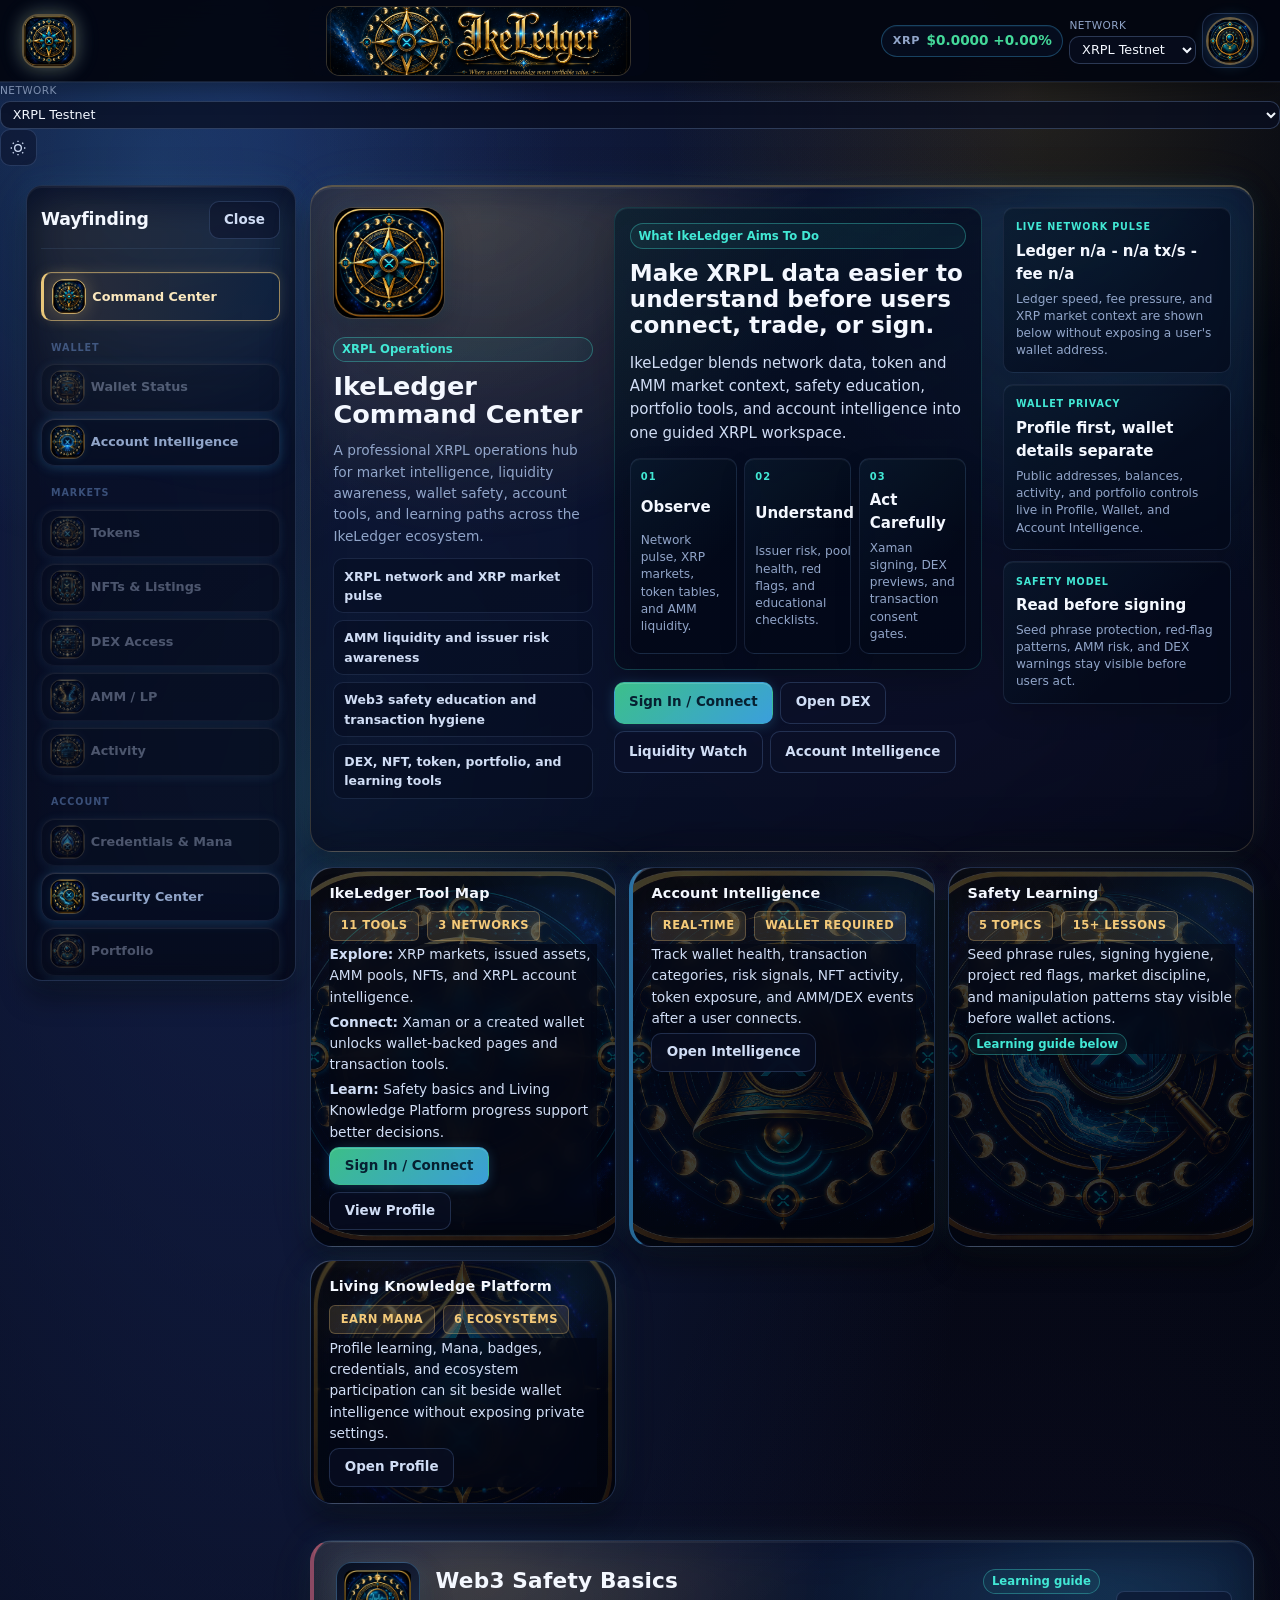
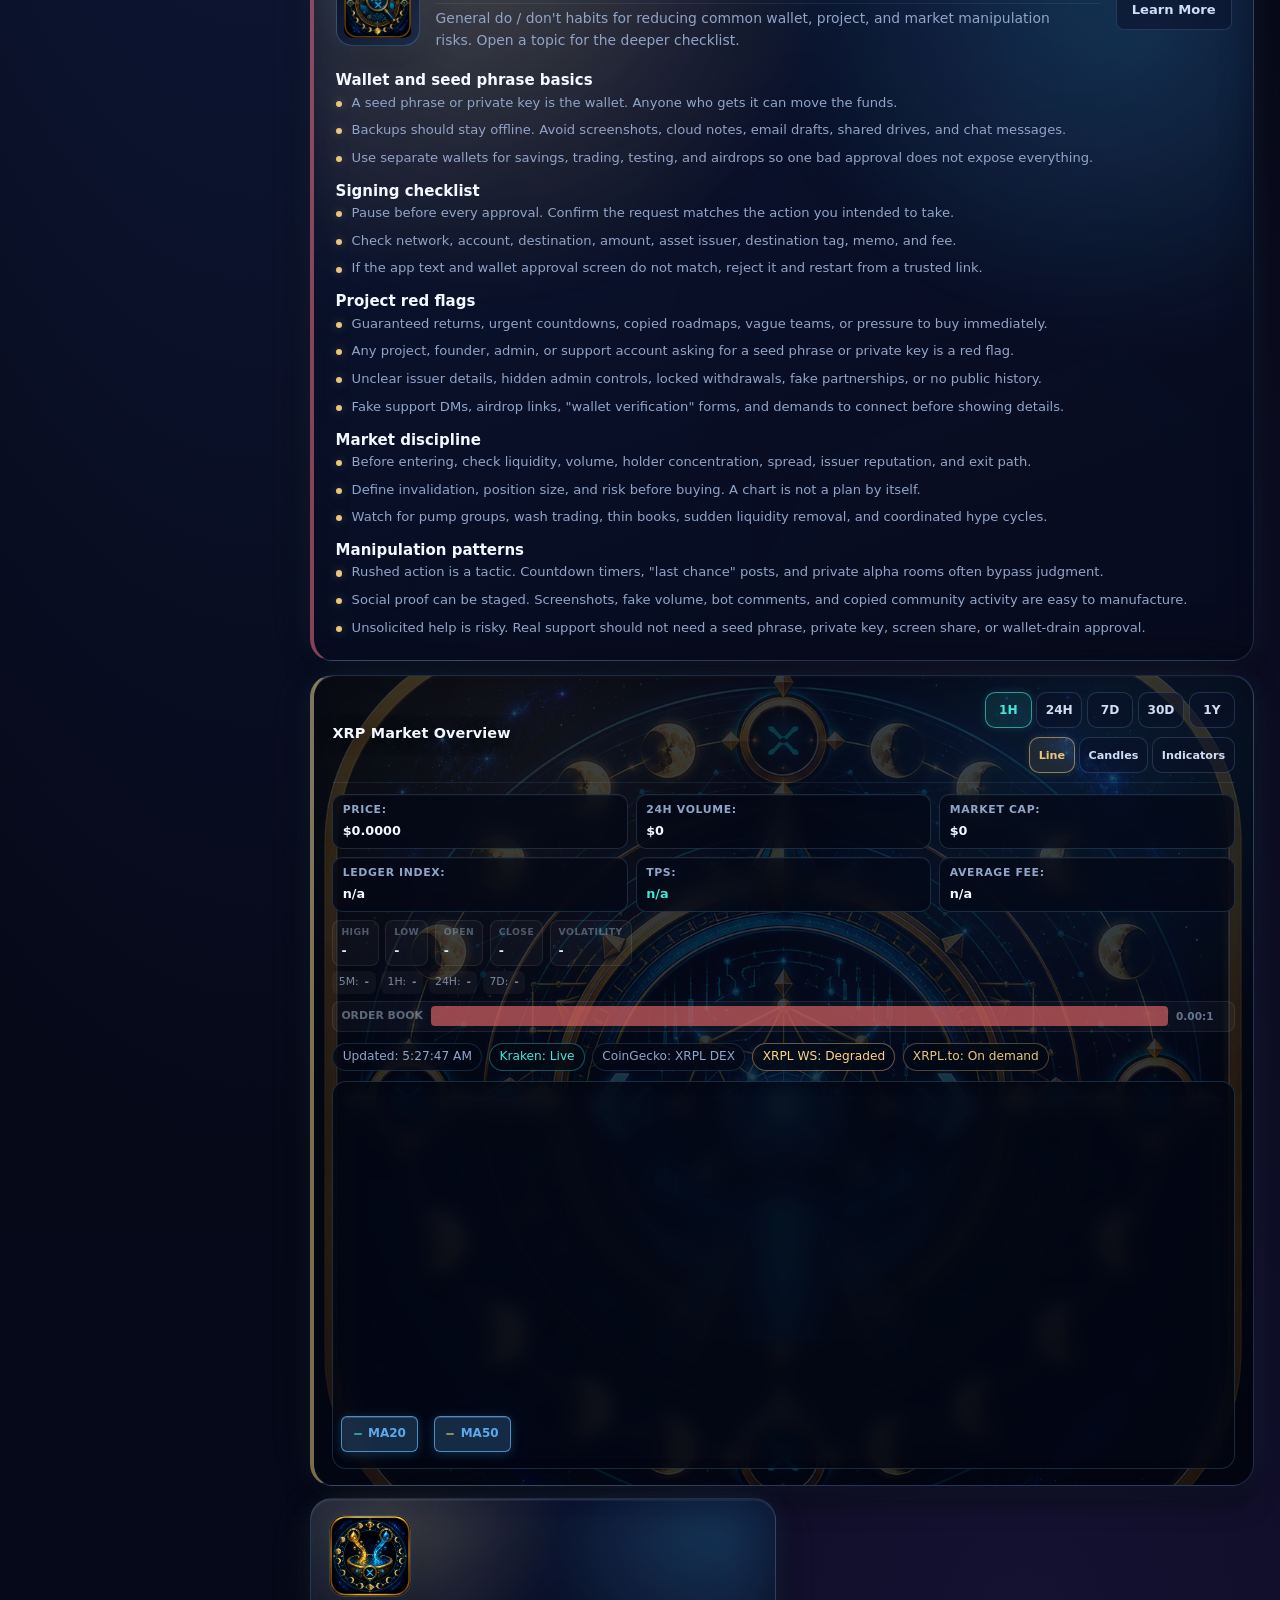
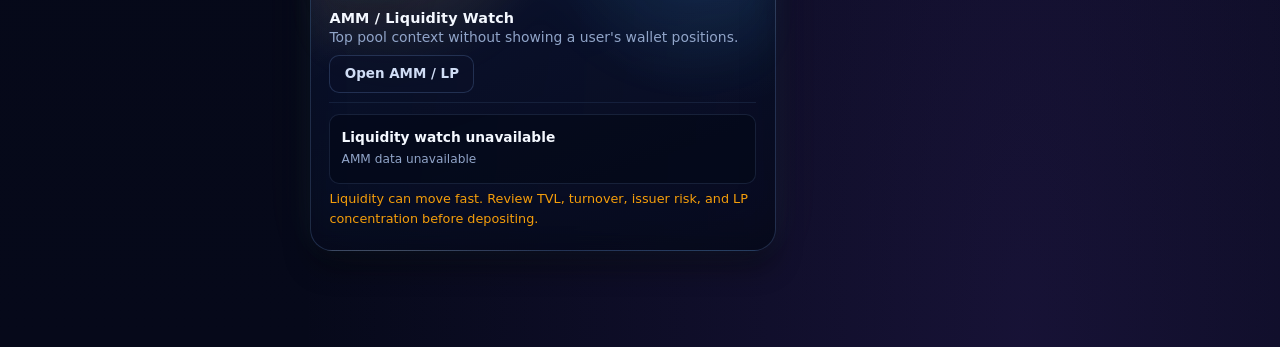
==== index.html @ fca5455a "Enhance Wallet Status page with KPI stats and blue accents - Add portfolio KPI row showing: Account " ====
<!doctype html>
<html lang="en">
  <head>
    <meta charset="UTF-8" />
    <meta name="viewport" content="width=device-width, initial-scale=1.0, viewport-fit=cover" />
    <title>IkeLedger</title>
    <meta name="application-name" content="IkeLedger" />
    <meta name="description" content="Where ancestral knowledge meets verifiable value. XRPL wallet, DEX, NFTs, and account intelligence." />
    <meta property="og:title" content="IkeLedger" />
    <meta property="og:site_name" content="IkeLedger" />
    <meta property="og:description" content="XRPL account intelligence - wallet health, security, assets, AMM, NFTs, and live activity." />
    <meta name="theme-color" content="#f5c76b" />
    <link rel="manifest" href="./manifest.webmanifest" />
    <link rel="preconnect" href="https://fonts.googleapis.com" />
    <link rel="preconnect" href="https://fonts.gstatic.com" crossorigin />
    <link href="https://fonts.googleapis.com/css2?family=Cinzel:wght@500;600;700;800&family=Cormorant+Garamond:wght@500;600;700&family=Orbitron:wght@500;700;800&family=Playfair+Display:wght@600;700;800&family=Syne:wght@600;700;800&family=Unbounded:wght@500;700&display=swap" rel="stylesheet" />
    <link rel="stylesheet" href="./ikeledger/css/ikeledger.css?v=mobile-xaman-polish" />
  </head>
  <body>
    <div class="cosmic-bg" aria-hidden="true"></div>
    <header class="top-nav">
      <button id="openSidebarButton" type="button" class="nav-logo-btn" aria-label="Open navigation menu">
        <img src="./ikeledger/assets/images/Ikeledger.png" alt="IkeLedger" />
      </button>

      <div class="nav-wordmark">
        <img src="./ikeledger/assets/images/ikeledger_banner.png" alt="IkeLedger" />
      </div>

      <div class="top-controls">
        <div class="xrp-price-chip" title="XRP live price (updates every 15s)">
          <span class="xrp-price-label">XRP</span>
          <strong id="xrpNavPrice">—</strong>
        </div>
        <label class="inline-control">
          <span>Network</span>
          <select id="networkSelect" aria-label="Select XRPL network"></select>
        </label>
        <button id="profileButton" type="button" class="ghost icon-btn icon-only" aria-label="Open portfolio">
          <img src="./ikeledger/assets/images/ikeprofile.png" alt="Portfolio" />
        </button>
      </div>
    </header>

    <div class="mobile-sticky-header">
      <label class="inline-control mobile-network-control">
        <span>Network</span>
        <select id="mobileNetworkSelect" aria-label="Select XRPL network"></select>
      </label>
      <button id="mobileThemeToggleButton" type="button" class="ghost icon-btn" aria-label="Toggle theme">
        <svg width="16" height="16" viewBox="0 0 24 24" fill="none" stroke="currentColor" stroke-width="2">
          <circle cx="12" cy="12" r="5"></circle>
          <line x1="12" y1="1" x2="12" y2="3"></line>
          <line x1="12" y1="21" x2="12" y2="23"></line>
          <line x1="4.22" y1="4.22" x2="5.64" y2="5.64"></line>
          <line x1="18.36" y1="18.36" x2="19.78" y2="19.78"></line>
          <line x1="1" y1="12" x2="3" y2="12"></line>
          <line x1="21" y1="12" x2="23" y2="12"></line>
          <line x1="4.22" y1="19.78" x2="5.64" y2="18.36"></line>
          <line x1="18.36" y1="5.64" x2="19.78" y2="4.22"></line>
        </svg>
      </button>
    </div>

    <main class="ledger-app">
      <section id="workspaceGrid" class="workspace-grid">
        <aside id="sidebarPanel" class="sidebar-panel glass-card">
          <div class="section-top">
            <h2>Wayfinding</h2>
            <button id="closeSidebarButton" type="button" class="ghost" aria-label="Close navigation">Close</button>
          </div>
          <nav class="sidebar-nav" aria-label="Section navigation">
            <button class="sidebar-btn is-active" data-page="dashboard" type="button"><span class="nav-icon"><img src="./ikeledger/assets/images/Ikeledger.png" alt="" /></span>Command Center</button>

            <div class="nav-section-label">Wallet</div>
            <button class="sidebar-btn" data-page="wallet" type="button"><span class="nav-icon"><img src="./ikeledger/assets/images/ikewallet.png" alt="" /></span>Wallet Status</button>
            <button class="sidebar-btn" data-page="tracker" type="button"><span class="nav-icon"><img src="./ikeledger/assets/images/ikeledger2.png" alt="" /></span>Account Intelligence</button>

            <div class="nav-section-label">Markets</div>
            <button class="sidebar-btn" data-page="tokens" type="button"><span class="nav-icon"><img src="./ikeledger/assets/images/tokens.png" alt="" /></span>Tokens</button>
            <button class="sidebar-btn" data-page="nfts" type="button"><span class="nav-icon"><img src="./ikeledger/assets/images/ikenft.png" alt="" /></span>NFTs & Listings</button>
            <button class="sidebar-btn" data-page="dex" type="button"><span class="nav-icon"><img src="./ikeledger/assets/images/ikedex.png" alt="" /></span>DEX Access</button>
            <button class="sidebar-btn" data-page="amm" type="button"><span class="nav-icon"><img src="./ikeledger/assets/images/ikeamm.png" alt="" /></span>AMM / LP</button>
            <button class="sidebar-btn" data-page="activity" type="button"><span class="nav-icon"><img src="./ikeledger/assets/images/activity.png" alt="" /></span>Activity</button>

            <div class="nav-section-label">Account</div>
            <button class="sidebar-btn" data-page="credentials" type="button"><span class="nav-icon"><img src="./ikeledger/assets/images/manapoints.png" alt="" /></span>Credentials & Mana</button>
            <button class="sidebar-btn" data-page="security" type="button"><span class="nav-icon"><img src="./ikeledger/assets/images/NLF.png" alt="" /></span>Security Center</button>
            <button class="sidebar-btn" data-page="profile" type="button"><span class="nav-icon"><img src="./ikeledger/assets/images/ikeprofile.png" alt="" /></span>Portfolio</button>
            <button id="openProfileSettingsPanelButton" class="sidebar-btn hidden" type="button" aria-hidden="true"><span class="nav-icon"><img src="./ikeledger/assets/images/settings.png" alt="" /></span>Profile Settings</button>
            <button class="sidebar-btn" data-page="settings" type="button"><span class="nav-icon"><img src="./ikeledger/assets/images/settings.png" alt="" /></span>Settings</button>
          </nav>
          <div class="sidebar-footer">
            <div id="statusChips" class="chip-row" aria-live="polite"></div>
            <span id="walletConnectionChip" class="chip chip-low">Read-only</span>
            <button id="connectXamanButton" type="button" class="sidebar-connect-btn" aria-label="Connect wallet with Xaman">Connect Wallet</button>
            <button id="disconnectButton" type="button" class="ghost sidebar-action-btn" aria-label="Disconnect wallet">Disconnect</button>
            <div class="sidebar-meta-row">
              <button id="themeToggleButton" type="button" class="ghost">Theme</button>
              <button id="openSettingsButton" type="button" class="ghost">Settings</button>
            </div>
          </div>
        </aside>

        <section class="dashboard-column">
          <section class="page-section active" data-page="dashboard">
            <article id="commandOverviewHero" class="glass-card account-hero command-center-hero">
              <div class="account-hero-left">
                <img class="section-visual command-visual" src="./ikeledger/assets/images/Ikeledger.png" alt="IkeLedger command center" loading="lazy" />
                <div class="command-overview">
                  <span class="mode-pill">XRPL Operations</span>
                  <h1>IkeLedger Command Center</h1>
                  <p>A professional XRPL operations hub for market intelligence, liquidity awareness, wallet safety, account tools, and learning paths across the IkeLedger ecosystem.</p>
                  <div class="command-overview-list">
                    <span>XRPL network and XRP market pulse</span>
                    <span>AMM liquidity and issuer risk awareness</span>
                    <span>Web3 safety education and transaction hygiene</span>
                    <span>DEX, NFT, token, portfolio, and learning tools</span>
                  </div>
                </div>
              </div>
              <div class="account-hero-main command-hero-main">
                <div class="command-mission-panel">
                  <span class="mode-pill">What IkeLedger Aims To Do</span>
                  <h2>Make XRPL data easier to understand before users connect, trade, or sign.</h2>
                  <p>IkeLedger blends network data, token and AMM market context, safety education, portfolio tools, and account intelligence into one guided XRPL workspace.</p>
                  <div class="command-proof-grid" aria-label="IkeLedger operating pillars">
                    <div><span>01</span><strong>Observe</strong><em>Network pulse, XRP markets, token tables, and AMM liquidity.</em></div>
                    <div><span>02</span><strong>Understand</strong><em>Issuer risk, pool health, red flags, and educational checklists.</em></div>
                    <div><span>03</span><strong>Act Carefully</strong><em>Xaman signing, DEX previews, and transaction consent gates.</em></div>
                  </div>
                </div>
                <div class="command-cta-row">
                  <button type="button" data-auth-trigger>Sign In / Connect</button>
                  <button type="button" class="ghost profile-wallet-nav-btn" data-nav="dex">Open DEX</button>
                  <button type="button" class="ghost profile-wallet-nav-btn" data-nav="amm">Liquidity Watch</button>
                  <button type="button" class="ghost profile-wallet-nav-btn" data-nav="tracker">Account Intelligence</button>
                </div>
                <p id="xamanStatus" class="feedback" aria-live="polite"></p>
                <p id="feedback" class="feedback" aria-live="polite"></p>
              </div>
              <div class="account-hero-main command-wallet-legacy hidden" aria-hidden="true">
                <label>
                  Public XRPL Address
                  <input id="addressInput" type="text" placeholder="r..." autocomplete="off" spellcheck="false" inputmode="text" aria-label="Public XRPL address" />
                </label>
                <div class="button-row">
                  <button id="lookupButton" type="button">Refresh Account</button>
                  <button id="sendButton" type="button" class="ghost">Send</button>
                  <button id="qrCodeButton" type="button" class="ghost">Receive</button>
                  <button id="demoButton" type="button" class="ghost">Load Demo</button>
                  <button id="copyAddressButton" type="button" class="ghost">Copy Address</button>
                  <button id="clearSessionButton" type="button" class="ghost">Clear Session</button>
                </div>
                <div id="mainnetWarning" class="mainnet-alert hidden" role="alert">
                  <span class="mainnet-alert-icon">⚠</span>
                  <span>XRPL Mainnet — real assets may be involved. Verify every transaction before signing.</span>
                </div>
                <div class="wallet-meta-grid">
                  <div class="wallet-meta-tile">
                    <span class="meta-label">Provider</span>
                    <span id="providerStatus" class="meta-value">Xaman / Read-only</span>
                  </div>
                  <div class="wallet-meta-tile">
                    <span class="meta-label">Address</span>
                    <span id="publicAddressCompact" class="meta-value meta-mono">—</span>
                  </div>
                  <div class="wallet-meta-tile">
                    <span class="meta-label">Verified</span>
                    <span id="walletVerifiedStatus" class="meta-value">No</span>
                  </div>
                  <div class="wallet-meta-tile">
                    <span class="meta-label">Last Sync</span>
                    <span id="lastSyncStatus" class="meta-value">Not synced</span>
                  </div>
                </div>
                <div id="walletStatus" class="wallet-status-panel"></div>
              </div>
              <div class="account-hero-right command-hero-right">
                <article class="command-live-card">
                  <span class="meta-label">Live Network Pulse</span>
                  <strong id="commandLedgerPulse">XRPL Mainnet</strong>
                  <p>Ledger speed, fee pressure, and XRP market context are shown below without exposing a user's wallet address.</p>
                </article>
                <article class="command-live-card">
                  <span class="meta-label">Wallet Privacy</span>
                  <strong>Profile first, wallet details separate</strong>
                  <p>Public addresses, balances, activity, and portfolio controls live in Profile, Wallet, and Account Intelligence.</p>
                </article>
                <article class="command-live-card">
                  <span class="meta-label">Safety Model</span>
                  <strong>Read before signing</strong>
                  <p>Seed phrase protection, red-flag patterns, AMM risk, and DEX warnings stay visible before users act.</p>
                </article>
              </div>
              <div class="account-hero-right command-wallet-legacy hidden" aria-hidden="true">
                <div class="hero-tab-bar" role="tablist" aria-label="Portfolio and wallet actions">
                  <button class="hero-tab is-active" data-hero-tab="overview" type="button" id="heroTabOverviewBtn" role="tab" aria-selected="true">Portfolio</button>
                  <button class="hero-tab" data-hero-tab="send" type="button" id="heroTabSendBtn" role="tab" aria-selected="false">Send</button>
                  <button class="hero-tab" data-hero-tab="receive" type="button" id="heroTabReceiveBtn" role="tab" aria-selected="false">Receive</button>
                </div>

                <!-- Portfolio Overview Tab -->
                <div id="heroTabOverview" class="hero-tab-panel" role="tabpanel">
                  <div id="portfolioSummary" class="card-content"></div>
                  <div class="market-kpis">
                    <div><span>XRP Price</span><strong id="xrpPriceStat">-</strong></div>
                    <div><span>24h Change</span><strong id="xrpChangeStat">-</strong></div>
                    <div><span>Security</span><strong id="securityChipStat">Protected</strong></div>
                  </div>
                </div>

                <!-- Send Tab -->
                <div id="heroTabSend" class="hero-tab-panel hidden" role="tabpanel">
                  <div id="heroSendStep1" class="hero-send-step">
                    <div class="hero-send-form">
                      <label class="hero-field-label">
                        To
                        <input id="heroSendDest" type="text" placeholder="r..." autocomplete="off" spellcheck="false" inputmode="text" />
                      </label>
                      <label class="hero-field-label">
                        Amount (XRP)
                        <input id="heroSendAmount" type="number" min="0.000001" step="0.000001" placeholder="0.00" inputmode="decimal" />
                      </label>
                      <label class="hero-field-label">
                        Destination Tag <span class="muted">(optional)</span>
                        <input id="heroSendTag" type="number" min="0" step="1" placeholder="Exchange tag" inputmode="numeric" />
                      </label>
                      <label class="hero-field-label">
                        Memo <span class="muted">(optional)</span>
                        <input id="heroSendMemo" type="text" maxlength="100" placeholder="On-chain note" autocomplete="off" />
                      </label>
                    </div>
                    <p id="heroSendStatus" class="feedback" aria-live="polite"></p>
                    <div class="button-row">
                      <button id="heroSendPreviewBtn" type="button">Preview Transaction</button>
                    </div>
                  </div>
                  <div id="heroSendStep2" class="hero-send-step hidden">
                    <div id="heroSendSummary" class="hero-send-summary"></div>
                    <p class="muted" style="font-size:0.74rem;text-align:center;margin:0.35rem 0 0">Scan with Xaman · or tap Open if on mobile</p>
                    <div id="heroSendQr" class="hero-qr-wrap"></div>
                    <label class="confirm-row" style="font-size:0.78rem;margin:0.3rem 0">
                      <input id="heroSendConfirm" type="checkbox" />
                      I've reviewed — XRPL transactions are irreversible.
                    </label>
                    <div class="button-row">
                      <button id="heroOpenXamanBtn" type="button" disabled>Open in Xaman</button>
                      <button id="heroSendBackBtn" type="button" class="ghost">Back</button>
                    </div>
                    <p id="heroSendStep2Status" class="feedback" aria-live="polite"></p>
                  </div>
                </div>

                <!-- Receive Tab -->
                <div id="heroTabReceive" class="hero-tab-panel hidden" role="tabpanel">
                  <p class="muted" style="font-size:0.8rem;margin-bottom:0.4rem">Share your address or QR to receive XRP and tokens.</p>
                  <div id="heroReceiveQr" class="hero-qr-wrap"></div>
                  <div class="hero-receive-addr-block">
                    <code id="heroReceiveAddr" class="hero-addr-code"></code>
                    <button id="heroReceiveCopy" type="button" class="ghost" style="font-size:0.78rem">Copy Address</button>
                  </div>
                  <p class="muted" style="font-size:0.72rem;margin-top:0.4rem">Public address — always safe to share. Never share your private key.</p>
                </div>
              </div>
            </article>

            <section id="commandOverviewCards" class="card-grid overview-grid">
              <article class="glass-card command-bg-card wallet-connection-card">
                <img class="card-visual" src="./ikeledger/assets/images/Ikeledger.png" alt="IkeLedger tool map" loading="lazy" />
                <h3>IkeLedger Tool Map</h3>
                <div class="card-stat-row">
                  <span class="card-stat">11 Tools</span>
                  <span class="card-stat">3 Networks</span>
                </div>
                <div class="card-content">
                  <p><strong>Explore:</strong> XRP markets, issued assets, AMM pools, NFTs, and XRPL account intelligence.</p>
                  <p><strong>Connect:</strong> Xaman or a created wallet unlocks wallet-backed pages and transaction tools.</p>
                  <p><strong>Learn:</strong> Safety basics and Living Knowledge Platform progress support better decisions.</p>
                  <div class="button-row">
                    <button type="button" data-auth-trigger>Sign In / Connect</button>
                    <button type="button" class="ghost profile-wallet-nav-btn" data-nav="profile">View Profile</button>
                  </div>
                </div>
              </article>
              <article class="glass-card command-bg-card recent-activity-card card-account">
                <img class="card-visual" src="./ikeledger/assets/images/ikenotifications.png" alt="Account intelligence" loading="lazy" />
                <h3>Account Intelligence</h3>
                <div class="card-stat-row">
                  <span class="card-stat">Real-time</span>
                  <span class="card-stat">Wallet required</span>
                </div>
                <div class="card-content">
                  <p>Track wallet health, transaction categories, risk signals, NFT activity, token exposure, and AMM/DEX events after a user connects.</p>
                  <button type="button" class="ghost profile-wallet-nav-btn" data-nav="tracker">Open Intelligence</button>
                </div>
              </article>
              <article class="glass-card command-bg-card security-signals-card">
                <img class="card-visual" src="./ikeledger/assets/images/NLF.png" alt="Safety learning" loading="lazy" />
                <h3>Safety Learning</h3>
                <div class="card-stat-row">
                  <span class="card-stat">5 Topics</span>
                  <span class="card-stat">15+ Lessons</span>
                </div>
                <div class="card-content">
                  <p>Seed phrase rules, signing hygiene, project red flags, market discipline, and manipulation patterns stay visible before wallet actions.</p>
                  <span class="mode-pill">Learning guide below</span>
                </div>
              </article>
              <article class="glass-card command-bg-card value-mix-card">
                <img class="card-visual" src="./ikeledger/assets/images/manapoints.png" alt="Living Knowledge Platform" loading="lazy" />
                <h3>Living Knowledge Platform</h3>
                <div class="card-stat-row">
                  <span class="card-stat">Earn Mana</span>
                  <span class="card-stat">6 Ecosystems</span>
                </div>
                <div class="card-content">
                  <p>Profile learning, Mana, badges, credentials, and ecosystem participation can sit beside wallet intelligence without exposing private settings.</p>
                  <button type="button" class="ghost profile-wallet-nav-btn" data-nav="profile">Open Profile</button>
                </div>
              </article>
            </section>

            <section id="commandSafetyGuide" class="card-grid command-safety-grid" aria-label="Web3 safety best practices">
              <article class="glass-card safety-guide-card wide card-safety" id="commandSafetyWide">
                <div class="command-safety-head">
                  <img class="card-visual" src="./ikeledger/assets/images/ikesecurity.png" alt="Web3 safety basics" loading="lazy" />
                  <div>
                    <div class="section-top compact">
                      <h3>Web3 Safety Basics</h3>
                      <span class="mode-pill">Learning guide</span>
                    </div>
                    <p class="muted">General do / don't habits for reducing common wallet, project, and market manipulation risks. Open a topic for the deeper checklist.</p>
                  </div>
                  <button type="button" class="ghost safety-expand-btn" id="safetyExpandBtn" title="Expand safety guide">Learn More</button>
                </div>

                <div class="safety-topic-strip" aria-label="Safety topics">
                  <span>Wallet basics</span>
                  <span>Signing checks</span>
                  <span>Project red flags</span>
                  <span>Market discipline</span>
                  <span>Scam patterns</span>
                </div>

                <div class="safety-do-dont-panel" aria-label="Web3 do and don't basics">
                  <div class="safety-do-card">
                    <strong>Do</strong>
                    <ul>
                      <li>Verify the website, app, network, address, issuer, amount, and fee before signing.</li>
                      <li>Treat any seed phrase or private-key request as a stop sign and leave the flow.</li>
                      <li>Use official links, bookmarks, and public support channels instead of links sent by strangers.</li>
                      <li>Use small test transactions when dealing with a new wallet, bridge, exchange, or token.</li>
                      <li>Keep long-term holdings away from daily trading wallets and risky experiments.</li>
                    </ul>
                  </div>
                  <div class="safety-dont-card">
                    <strong>Don't</strong>
                    <ul>
                      <li>Share seed phrases, paste private keys, or enter recovery words into any website.</li>
                      <li>Trust a project, admin, support agent, or "helper" who asks for a seed phrase or private key.</li>
                      <li>Connect a wallet just to "verify eligibility" unless the action and transaction screen are clear.</li>
                      <li>Approve surprise requests, blind signatures, fake airdrops, or rushed "limited-time" links.</li>
                      <li>Buy because of pressure, hype, screenshots, influencers, or promises of guaranteed returns.</li>
                    </ul>
                  </div>
                </div>

                <div class="safety-accordion-grid">
                  <details name="command-safety-topic" open>
                    <summary><img src="./ikeledger/assets/images/ikewallet.png" alt="" /> Wallet and seed phrase basics <span class="accordion-badge risk-high">Critical</span></summary>
                    <ul class="safety-bullet-list">
                      <li>A seed phrase or private key is the wallet. Anyone who gets it can move the funds.</li>
                      <li>Backups should stay offline. Avoid screenshots, cloud notes, email drafts, shared drives, and chat messages.</li>
                      <li>Use separate wallets for savings, trading, testing, and airdrops so one bad approval does not expose everything.</li>
                    </ul>
                  </details>

                  <details name="command-safety-topic">
                    <summary><img src="./ikeledger/assets/images/ikesecurity.png" alt="" /> Signing checklist <span class="accordion-badge risk-high">Critical</span></summary>
                    <ul class="safety-bullet-list">
                      <li>Pause before every approval. Confirm the request matches the action you intended to take.</li>
                      <li>Check network, account, destination, amount, asset issuer, destination tag, memo, and fee.</li>
                      <li>If the app text and wallet approval screen do not match, reject it and restart from a trusted link.</li>
                    </ul>
                  </details>

                  <details name="command-safety-topic">
                    <summary><img src="./ikeledger/assets/images/NLF.png" alt="" /> Project red flags <span class="accordion-badge risk-high">Critical</span></summary>
                    <ul class="safety-bullet-list">
                      <li>Guaranteed returns, urgent countdowns, copied roadmaps, vague teams, or pressure to buy immediately.</li>
                      <li>Any project, founder, admin, or support account asking for a seed phrase or private key is a red flag.</li>
                      <li>Unclear issuer details, hidden admin controls, locked withdrawals, fake partnerships, or no public history.</li>
                      <li>Fake support DMs, airdrop links, "wallet verification" forms, and demands to connect before showing details.</li>
                    </ul>
                  </details>

                  <details name="command-safety-topic">
                    <summary><img src="./ikeledger/assets/images/ikeswap.png" alt="" /> Market discipline <span class="accordion-badge risk-medium">Medium</span></summary>
                    <ul class="safety-bullet-list">
                      <li>Before entering, check liquidity, volume, holder concentration, spread, issuer reputation, and exit path.</li>
                      <li>Define invalidation, position size, and risk before buying. A chart is not a plan by itself.</li>
                      <li>Watch for pump groups, wash trading, thin books, sudden liquidity removal, and coordinated hype cycles.</li>
                    </ul>
                  </details>

                  <details name="command-safety-topic">
                    <summary><img src="./ikeledger/assets/images/ikenotifications.png" alt="" /> Manipulation patterns <span class="accordion-badge risk-high">Critical</span></summary>
                    <ul class="safety-bullet-list">
                      <li>Rushed action is a tactic. Countdown timers, "last chance" posts, and private alpha rooms often bypass judgment.</li>
                      <li>Social proof can be staged. Screenshots, fake volume, bot comments, and copied community activity are easy to manufacture.</li>
                      <li>Unsolicited help is risky. Real support should not need a seed phrase, private key, screen share, or wallet-drain approval.</li>
                    </ul>
                  </details>
                </div>

                <!-- Mobile safety topic panels -->
                <div class="safety-mobile-content is-active" data-topic="wallet">
                  <strong>Wallet and seed phrase basics</strong>
                  <ul class="safety-bullet-list">
                    <li>A seed phrase or private key is the wallet. Anyone who gets it can move the funds.</li>
                    <li>Backups should stay offline. Avoid screenshots, cloud notes, email drafts, shared drives, and chat messages.</li>
                    <li>Use separate wallets for savings, trading, testing, and airdrops so one bad approval does not expose everything.</li>
                  </ul>
                </div>

                <div class="safety-mobile-content" data-topic="signing">
                  <strong>Signing checklist</strong>
                  <ul class="safety-bullet-list">
                    <li>Pause before every approval. Confirm the request matches the action you intended to take.</li>
                    <li>Check network, account, destination, amount, asset issuer, destination tag, memo, and fee.</li>
                    <li>If the app text and wallet approval screen do not match, reject it and restart from a trusted link.</li>
                  </ul>
                </div>

                <div class="safety-mobile-content" data-topic="red-flags">
                  <strong>Project red flags</strong>
                  <ul class="safety-bullet-list">
                    <li>Guaranteed returns, urgent countdowns, copied roadmaps, vague teams, or pressure to buy immediately.</li>
                    <li>Any project, founder, admin, or support account asking for a seed phrase or private key is a red flag.</li>
                    <li>Unclear issuer details, hidden admin controls, locked withdrawals, fake partnerships, or no public history.</li>
                    <li>Fake support DMs, airdrop links, "wallet verification" forms, and demands to connect before showing details.</li>
                  </ul>
                </div>

                <div class="safety-mobile-content" data-topic="market">
                  <strong>Market discipline</strong>
                  <ul class="safety-bullet-list">
                    <li>Before entering, check liquidity, volume, holder concentration, spread, issuer reputation, and exit path.</li>
                    <li>Define invalidation, position size, and risk before buying. A chart is not a plan by itself.</li>
                    <li>Watch for pump groups, wash trading, thin books, sudden liquidity removal, and coordinated hype cycles.</li>
                  </ul>
                </div>

                <div class="safety-mobile-content" data-topic="manipulation">
                  <strong>Manipulation patterns</strong>
                  <ul class="safety-bullet-list">
                    <li>Rushed action is a tactic. Countdown timers, "last chance" posts, and private alpha rooms often bypass judgment.</li>
                    <li>Social proof can be staged. Screenshots, fake volume, bot comments, and copied community activity are easy to manufacture.</li>
                    <li>Unsolicited help is risky. Real support should not need a seed phrase, private key, screen share, or wallet-drain approval.</li>
                  </ul>
                </div>
              </article>

              <article class="glass-card safety-guide-card">
                <img class="card-visual" src="./ikeledger/assets/images/NLF.png" alt="Project red flags" loading="lazy" />
                <h3>Project Red Flags</h3>
                <ul class="safety-bullet-list">
                  <li>Guaranteed returns, urgent countdowns, or pressure to buy now.</li>
                  <li>Anonymous teams with no verifiable history or copied documentation.</li>
                  <li>Locked withdrawals, unclear token supply, hidden admin controls, or vague issuer details.</li>
                  <li>Support DMs, fake airdrops, wallet-drain links, and “verify your wallet” forms.</li>
                </ul>
              </article>

              <article class="glass-card safety-guide-card">
                <img class="card-visual" src="./ikeledger/assets/images/ikeswap.png" alt="Market discipline" loading="lazy" />
                <h3>Market Discipline</h3>
                <ul class="safety-bullet-list">
                  <li>Check liquidity, volume, issuer reputation, and spread before trading.</li>
                  <li>Use small test transactions for new issuers, bridges, or exchanges.</li>
                  <li>Avoid chasing pumps, influencer signals, and charts without fundamentals.</li>
                  <li>Assume every irreversible transaction needs a second review.</li>
                </ul>
              </article>

              <article class="glass-card safety-guide-card">
                <img class="card-visual" src="./ikeledger/assets/images/ikewallet.png" alt="User do's and don'ts" loading="lazy" />
                <h3>Do / Don't</h3>
                <div class="safety-do-grid">
                  <div>
                    <strong>Do</strong>
                    <p>Use Xaman for signing, verify addresses, keep backups offline, and refresh account state after signing.</p>
                  </div>
                  <div>
                    <strong>Don't</strong>
                    <p>Share seeds, approve blind transactions, trust unsolicited links, or keep all value in one active wallet.</p>
                  </div>
                </div>
              </article>
            </section>

            <section id="commandStructuredGrid" class="card-grid structured-grid">
              <article class="glass-card market-card command-bg-card wide card-market">
                <img class="section-visual wide-visual" src="./ikeledger/assets/images/digitslverse.png" alt="Digital XRPL market overview" loading="lazy" />
                <div class="section-top">
                  <h3>XRP Market Overview</h3>
                  <div class="chart-controls">
                    <div class="button-row timeframe-row">
                      <button class="ghost tf-btn is-active" data-tf="1H" type="button">1H</button>
                      <button class="ghost tf-btn" data-tf="24H" type="button">24H</button>
                      <button class="ghost tf-btn" data-tf="7D" type="button">7D</button>
                      <button class="ghost tf-btn" data-tf="30D" type="button">30D</button>
                      <button class="ghost tf-btn" data-tf="1Y" type="button">1Y</button>
                    </div>
                    <div class="button-row charttype-row">
                      <button class="ghost ct-btn is-active" data-ct="line" type="button">Line</button>
                      <button class="ghost ct-btn" data-ct="candle" type="button">Candles</button>
                      <button class="ghost ct-btn" id="toggleSubChartsBtn" type="button" title="Toggle RSI/MACD">Indicators</button>
                    </div>
                  </div>
                </div>
                <div class="market-stats-grid">
                  <p><strong>Price:</strong> <span id="marketPrice">-</span></p>
                  <p><strong>24h Volume:</strong> <span id="marketVolume">-</span></p>
                  <p><strong>Market Cap:</strong> <span id="marketCap">-</span></p>
                  <p><strong>Ledger Index:</strong> <span id="marketLedgerIndex">-</span></p>
                  <p><strong>TPS:</strong> <span id="marketTps">-</span></p>
                  <p><strong>Average Fee:</strong> <span id="marketFee">-</span></p>
                </div>
                <div class="market-ohlc-row">
                  <div class="ohlc-stat"><span class="stat-label">High</span><span id="marketHigh">-</span></div>
                  <div class="ohlc-stat"><span class="stat-label">Low</span><span id="marketLow">-</span></div>
                  <div class="ohlc-stat"><span class="stat-label">Open</span><span id="marketOpen">-</span></div>
                  <div class="ohlc-stat"><span class="stat-label">Close</span><span id="marketClose">-</span></div>
                  <div class="ohlc-stat"><span class="stat-label">Volatility</span><span id="marketVolatility">-</span></div>
                </div>
                <div class="market-pct-row">
                  <span class="pct-badge">5M: <span id="marketPct5m">-</span></span>
                  <span class="pct-badge">1H: <span id="marketPct1h">-</span></span>
                  <span class="pct-badge">24H: <span id="marketPct24h">-</span></span>
                  <span class="pct-badge">7D: <span id="marketPct7d">-</span></span>
                </div>
                <div class="market-orderbook-row">
                  <div class="orderbook-depth">
                    <span class="ob-label">Order Book</span>
                    <div class="ob-bar-container">
                      <div class="ob-bids-bar" id="marketOBBids" style="width:50%"></div>
                      <div class="ob-asks-bar" id="marketOBAsk" style="width:50%"></div>
                    </div>
                    <span class="ob-ratio" id="marketOBRatio">1:1</span>
                  </div>
                </div>
                <div class="market-source-row" aria-label="Market data sources">
                  <span id="marketLastUpdated">Updated: -</span>
                  <span id="marketSourceKraken" class="source-chip">Kraken: -</span>
                  <span id="marketSourceCoinGecko" class="source-chip">Chart: -</span>
                  <span id="marketSourceXrpl" class="source-chip">XRPL WS: -</span>
                  <span id="marketSourceXrplTo" class="source-chip">XRPL.to: On demand</span>
                </div>
                <div class="chart-shell">
                  <canvas id="marketChart" width="1200" height="420" aria-label="XRP market chart"></canvas>
                  <div class="chart-legend">
                    <button class="legend-btn is-active" id="toggleMA20" type="button" aria-pressed="true">
                      <span class="legend-dot ma20"></span>
                      <span>MA20</span>
                    </button>
                    <button class="legend-btn is-active" id="toggleMA50" type="button" aria-pressed="true">
                      <span class="legend-dot ma50"></span>
                      <span>MA50</span>
                    </button>
                  </div>
                </div>
                <div id="marketSubCharts" class="market-sub-charts hidden">
                  <div class="sub-chart-row">
                    <div class="sub-chart-container">
                      <span class="sub-chart-label">RSI (14)</span>
                      <canvas id="marketRsiChart" width="1200" height="120" aria-label="RSI indicator"></canvas>
                    </div>
                  </div>
                  <div class="sub-chart-row">
                    <div class="sub-chart-container">
                      <span class="sub-chart-label">MACD</span>
                      <canvas id="marketMacdChart" width="1200" height="120" aria-label="MACD indicator"></canvas>
                    </div>
                  </div>
                </div>
              </article>

              <article class="glass-card amm-card command-liquidity-card">
                <img class="card-visual" src="./ikeledger/assets/images/ikeamm.png" alt="AMM and liquidity pools" loading="lazy" />
                <div class="section-top compact">
                  <div>
                    <h3>AMM / Liquidity Watch</h3>
                    <p class="muted">Top pool context without showing a user's wallet positions.</p>
                  </div>
                  <button type="button" class="ghost profile-wallet-nav-btn" data-nav="amm">Open AMM / LP</button>
                </div>
                <div id="commandAmmWatch" class="card-content command-amm-watch"></div>
                <p class="warning-inline">Liquidity can move fast. Review TVL, turnover, issuer risk, and LP concentration before depositing.</p>
              </article>

            </section>
          </section>

          <section class="page-section" data-page="wallet">
            <div class="page-hero">
              <img class="page-visual" src="./ikeledger/assets/images/ikewallet.png" alt="Wallet status" loading="lazy" />
              <h2>Wallet Status</h2>
              <p class="muted">Protected XRPL account with read-only exploration and Xaman signing.</p>
            </div>
            <div class="portfolio-kpi-row" id="walletStatusKpis">
              <div class="portfolio-kpi">
                <span class="kpi-label">Account Status</span>
                <span class="kpi-value" id="walletStatusHealth">-</span>
              </div>
              <div class="portfolio-kpi">
                <span class="kpi-label">Ledger Index</span>
                <span class="kpi-value" id="walletStatusLedgerIndex">-</span>
              </div>
              <div class="portfolio-kpi">
                <span class="kpi-label">Fee Pressure</span>
                <span class="kpi-value" id="walletStatusFeeLevel">-</span>
              </div>
              <div class="portfolio-kpi">
                <span class="kpi-label">TPS</span>
                <span class="kpi-value" id="walletStatusTps">-</span>
              </div>
            </div>
            <div class="card-grid overview-grid">
              <article class="glass-card card-account">
                <img class="card-visual" src="./ikeledger/assets/images/ikewallet.png" alt="Account overview" loading="lazy" />
                <h3>Account Overview</h3>
                <div id="walletPageSummary" class="card-content"></div>
              </article>
              <article class="glass-card card-account">
                <h3>XRPL Reserve System</h3>
                <div class="card-content">
                  <p><strong>Base Reserve:</strong> 1 XRP <span class="muted">(lowered Dec 2024)</span></p>
                  <p><strong>Owner Reserve:</strong> 0.2 XRP per ledger object</p>
                  <p><strong>Objects counted:</strong> Trust lines, NFTs, DEX offers, escrows, payment channels, checks</p>
                  <p><strong>Why reserves?</strong> Prevents ledger spam and keeps accounts viable on-chain.</p>
                  <p class="muted">Owner reserve is returned when the object is deleted. Base reserve is only recovered by deleting the account.</p>
                </div>
              </article>
              <article class="glass-card card-account">
                <h3>Connection Mode</h3>
                <div class="card-content">
                  <p><strong>Provider:</strong> Xaman / Read-only</p>
                  <p><strong>Signing:</strong> Xaman deep link — no keys held locally.</p>
                  <p><strong>Privacy:</strong> Public wallet view, private profile layer.</p>
                  <p><strong>Mode:</strong> Read-only exploration by default.</p>
                </div>
              </article>
            </div>
          </section>

          <section class="page-section" data-page="tokens">
            <div class="page-hero">
              <img class="page-visual" src="./ikeledger/assets/images/tokens.png" alt="Issued tokens" loading="lazy" />
              <h2>Tokens</h2>
              <p class="muted">Live XRPL issued asset market — prices, volume, trends, and your holdings.</p>
            </div>
            <div class="card-grid structured-grid">
              <article class="glass-card wide">
                <div class="section-top">
                  <h3>Holdings</h3>
                  <span class="mode-pill">Trust line based</span>
                </div>
                <div id="tokensPagePanel" class="card-content scroll"></div>
              </article>
              <article class="glass-card wide tokens-market-card">
                <div class="section-top">
                  <div>
                    <h3>XRPL Token Market</h3>
                    <p class="muted">Ranked by market cap · prices in XRP · data via xrpl.to</p>
                  </div>
                  <button id="refreshTopIssuedTokensButton" class="ghost" type="button">Refresh</button>
                </div>
                <div id="topIssuedTokensPanel" class="card-content tokens-market-panel"></div>
              </article>
            </div>
          </section>

          <section class="page-section" data-page="nfts">
            <div class="page-hero">
              <img class="page-visual" src="./ikeledger/assets/images/ikenft.png" alt="NFT viewer" loading="lazy" />
              <h2>NFT Viewer</h2>
              <p class="muted">Non-fungible tokens held by this account on the XRP Ledger (XLS-20).</p>
            </div>
            <article class="glass-card nft-viewer-card">
              <img class="section-visual wide-visual" src="./ikeledger/assets/images/ikenft.png" alt="XRPL NFT collection" loading="lazy" />
              <div class="section-top">
                <h3>NFT Inventory</h3>
                <span class="mode-pill">XLS-20 Standard</span>
              </div>
              <div id="nftsPagePanel" class="card-content nft-viewer-content"></div>
            </article>
          </section>

          <section class="page-section" data-page="dex">
            <div class="page-hero">
              <img class="page-visual" src="./ikeledger/assets/images/ikedex.png" alt="DEX access" loading="lazy" />
              <h2>DEX Access</h2>
              <p class="muted">On-chain order book trading via the XRPL native decentralized exchange.</p>
            </div>
            <div class="card-grid structured-grid dex-grid">
              <article class="glass-card wide dex-command-card">
                <img class="section-visual wide-visual" src="./ikeledger/assets/images/ikedex.png" alt="XRPL DEX order book" loading="lazy" />
                <div class="section-top">
                  <div>
                    <h3>Trading Command</h3>
                    <p class="muted">Build an XRPL DEX offer, review the numbers, then send the payload to Xumm for signing.</p>
                  </div>
                  <span id="dexAccessBadge" class="mode-pill">Wallet required</span>
                </div>

                <div id="dexPagePanel" class="dex-access-panel"></div>

                <div class="dex-trading-layout">
                  <section class="dex-ticket-panel" aria-label="DEX trade ticket">
                    <div class="section-top compact">
                      <h4>Trade Ticket</h4>
                      <span class="mode-pill">OfferCreate</span>
                    </div>
                    <div class="dex-ticket-grid">
                      <label class="dex-lookup-field">
                        Token Lookup
                        <div class="dex-lookup-row">
                          <input id="dexLookupInput" type="search" placeholder="XRP, RLUSD, USDC, currency.issuer, or currency issuer" autocomplete="off" spellcheck="false" />
                          <button id="dexLookupButton" type="button" class="ghost">Lookup</button>
                        </div>
                        <span class="field-hint">Use XRP for native charting, or currency + issuer for any XRPL issued asset.</span>
                      </label>
                      <div id="dexLookupResults" class="dex-lookup-results" aria-live="polite"></div>
                      <label>
                        Asset
                        <select id="dexAssetSelect">
                          <option value="">Select a top issued asset</option>
                        </select>
                      </label>
                      <label>
                        Side
                        <select id="dexSideSelect">
                          <option value="buy">Buy with XRP</option>
                          <option value="sell">Sell for XRP</option>
                        </select>
                      </label>
                      <label>
                        Currency
                        <input id="dexCurrencyInput" type="text" placeholder="USDC or 40-char hex" autocomplete="off" spellcheck="false" />
                      </label>
                      <label>
                        Issuer
                        <input id="dexIssuerInput" type="text" placeholder="r..." autocomplete="off" spellcheck="false" />
                      </label>
                      <label>
                        Token Amount
                        <input id="dexAmountInput" type="number" min="0" step="0.000001" placeholder="100" inputmode="decimal" />
                      </label>
                      <label>
                        Limit Price
                        <input id="dexPriceInput" type="number" min="0" step="0.000001" placeholder="0.50" inputmode="decimal" />
                        <span class="field-hint">XRP per token</span>
                      </label>
                      <label>
                        Order Style
                        <select id="dexOrderStyleSelect">
                          <option value="limit">Limit resting order</option>
                          <option value="ioc">Immediate or cancel</option>
                          <option value="fok">Fill or kill</option>
                          <option value="passive">Passive maker order</option>
                        </select>
                      </label>
                      <label>
                        Slippage Guard
                        <input id="dexSlippageInput" type="number" min="0" max="50" step="0.1" value="1" inputmode="decimal" />
                        <span class="field-hint">Percent tolerance for planning</span>
                      </label>
                      <label>
                        Stop Loss
                        <input id="dexStopLossInput" type="number" min="0" step="0.000001" placeholder="Optional" inputmode="decimal" />
                        <span class="field-hint">Planning only, not automatic</span>
                      </label>
                      <label>
                        Take Profit
                        <input id="dexTakeProfitInput" type="number" min="0" step="0.000001" placeholder="Optional" inputmode="decimal" />
                        <span class="field-hint">Planning only, not automatic</span>
                      </label>
                    </div>
                    <div class="button-row dex-action-row">
                      <button id="dexAnalyzeButton" type="button">Analyze Trade</button>
                      <button id="dexSignOfferButton" type="button">Create Xumm Sign Request</button>
                      <button id="dexRefreshBookButton" type="button" class="ghost">Refresh Book</button>
                    </div>
                    <p id="dexTicketStatus" class="feedback" aria-live="polite"></p>
                  </section>

                  <section class="dex-market-panel" aria-label="DEX market statistics">
                    <div class="section-top compact">
                      <h4>Trading Statistics</h4>
                      <span id="dexBookUpdated" class="mode-pill">Not loaded</span>
                    </div>
                    <div id="dexStatsPanel" class="dex-stat-grid"></div>
                    <div id="dexOrderBookPanel" class="dex-orderbook"></div>
                  </section>
                </div>
              </article>

              <article class="glass-card wide dex-analysis-card">
                <div class="section-top">
                  <div>
                    <h3>Chart Analysis &amp; Risk / Reward</h3>
                    <p class="muted">Visualize entry, stop, take-profit, spread, and execution quality before opening Xumm.</p>
                  </div>
                  <button id="openSignGateButton" type="button" class="ghost">Preview Current Transaction</button>
                </div>
                <div class="dex-analysis-layout">
                  <div class="dex-chart-shell">
                    <canvas id="dexAnalysisChart" width="900" height="300" aria-label="DEX risk reward chart"></canvas>
                  </div>
                  <div id="dexRiskRewardPanel" class="dex-risk-panel"></div>
                </div>
                <div id="dexInsightPanel" class="dex-insight-panel"></div>
                <div id="txPreview" class="card-content dex-tx-preview"></div>
              </article>

              <article class="glass-card dex-execution-card">
                <h3>Triggered Execution Plan</h3>
                <div id="dexExecutionPlanPanel" class="card-content"></div>
                <p class="warning-inline">XRPL DEX does not provide native stop-loss automation. IkeLedger can prepare trigger plans, but each transaction still needs wallet approval.</p>
              </article>

              <article class="glass-card dex-safety-card">
                <h3>What To Watch Out For</h3>
                <div id="dexSafetyPanel" class="card-content"></div>
              </article>
            </div>
          </section>

          <section class="page-section" data-page="amm">
            <div class="page-hero">
              <img class="page-visual" src="./ikeledger/assets/images/ikeamm.png" alt="AMM liquidity pools" loading="lazy" />
              <h2>AMM / LP</h2>
              <p class="muted">Automated market maker pools and liquidity provider positions on XRPL.</p>
            </div>
            <div class="card-grid structured-grid">
              <article class="glass-card wide pool-positions-card">
                <img class="section-visual wide-visual pool-positions-visual" src="./ikeledger/assets/images/ike-amm-banner.png" alt="AMM pool positions" loading="lazy" />
                <div class="section-top">
                  <h3>Pool Positions</h3>
                  <span class="mode-pill">XLS-30 Standard</span>
                </div>
                <div id="ammPagePanel" class="card-content scroll"></div>
                <p class="warning-inline">Liquidity positions can lose value. Understand impermanent loss before depositing.</p>
              </article>
              <details class="glass-card wide amm-need-card">
                <summary class="amm-need-summary" aria-label="Open AMM and liquidity provider need to know guide">
                  <img class="card-visual" src="./ikeledger/assets/images/ikeamm.png" alt="AMM liquidity education" loading="lazy" />
                  <span class="amm-need-summary-copy">
                    <span class="section-top compact amm-need-title-row">
                      <span class="amm-summary-title">AMM Need To Know</span>
                      <span class="mode-pill">LP field guide</span>
                    </span>
                    <span class="muted amm-need-copyline">A pool can look active and still be risky. Check depth, fees, issuer behavior, concentration, and your exit plan before adding liquidity.</span>
                  </span>
                  <span class="amm-drop-indicator" aria-hidden="true">+</span>
                </summary>

                <div class="amm-need-body">

                <div class="amm-do-dont-grid">
                  <div class="amm-do-card">
                    <strong>Do</strong>
                    <ul>
                      <li>Compare TVL, 24h AMM volume, spread, trading fee, LP holders, trust lines, and issuer history before entering.</li>
                      <li>Size positions so a bad pool, issuer freeze, or sharp price move cannot damage your whole wallet.</li>
                      <li>Use a small test deposit first, then verify your LP token balance and withdrawal path.</li>
                      <li>Monitor pool fee votes, sudden TVL changes, whale deposits, whale withdrawals, and price divergence from the order book.</li>
                      <li>Write down the reason you entered and the condition that makes you exit before you deposit.</li>
                    </ul>
                  </div>
                  <div class="amm-dont-card">
                    <strong>Don't</strong>
                    <ul>
                      <li>Do not assume high APY, high fee income, or a trending token means the pool is safe.</li>
                      <li>Do not provide liquidity to an issued asset without checking issuer reputation, freeze flags, and trust line quality.</li>
                      <li>Do not ignore impermanent loss; fee income can be smaller than the divergence loss.</li>
                      <li>Do not chase a pool after a sudden pump, low-liquidity spike, or coordinated hype wave.</li>
                      <li>Do not connect or sign from links sent by promoters, fake support, or groups claiming they can boost LP rewards.</li>
                    </ul>
                  </div>
                </div>

                <div class="amm-signal-grid" aria-label="AMM signals to inspect">
                  <div>
                    <span>Depth</span>
                    <strong>TVL + spread</strong>
                    <p>Thin pools move hard. Check if a normal trade would move price against you.</p>
                  </div>
                  <div>
                    <span>Flow</span>
                    <strong>Volume + LP churn</strong>
                    <p>Volume is useful only when it is organic. Watch deposits and withdrawals around pumps.</p>
                  </div>
                  <div>
                    <span>Asset risk</span>
                    <strong>Issuer + trust lines</strong>
                    <p>Issued assets carry issuer and freeze risk. Holder quality matters as much as holder count.</p>
                  </div>
                  <div>
                    <span>Exit</span>
                    <strong>Redeem path</strong>
                    <p>Know how you will withdraw, swap, or rebalance before volatility forces a fast decision.</p>
                  </div>
                </div>

                <div class="amm-accordion-grid">
                  <details name="amm-need-topic" open>
                    <summary>Before Adding Liquidity</summary>
                    <ul>
                      <li>Confirm the token issuer, currency code, and AMM account match the pool you intended to use.</li>
                      <li>Check whether the pool has meaningful depth and several independent LP holders.</li>
                      <li>Estimate impermanent loss across realistic price moves, not only best-case fee income.</li>
                    </ul>
                  </details>
                  <details name="amm-need-topic">
                    <summary>While In A Pool</summary>
                    <ul>
                      <li>Watch fee votes, LP holder changes, liquidity concentration, and abnormal volume bursts.</li>
                      <li>Compare AMM price to order-book price so you can spot stale or manipulated pool pricing.</li>
                      <li>Review the position after large market moves instead of waiting for the portfolio to feel wrong.</li>
                    </ul>
                  </details>
                  <details name="amm-need-topic">
                    <summary>Red Flags</summary>
                    <ul>
                      <li>Promoters focus only on yield while avoiding issuer, liquidity, or exit questions.</li>
                      <li>Liquidity appears right before a hype campaign and disappears after buyers arrive.</li>
                      <li>Support accounts ask you to connect to a separate site, share keys, or sign an unclear transaction.</li>
                    </ul>
                  </details>
                </div>
                </div>
              </details>

              <article class="glass-card wide amm-tools-card">
                <div class="section-top">
                  <div>
                    <h3>AMM Intelligence Lab</h3>
                    <p class="muted">Estimate impermanent loss, exit values, pool health, issuer risk, and LP whale-pressure signals from the loaded AMM pool feed.</p>
                  </div>
                  <span class="mode-pill">Live tools</span>
                </div>
                <div class="amm-tool-input-grid">
                  <label>
                    Pool focus
                    <select id="ammToolPoolSelect" aria-label="Select AMM pool for intelligence"></select>
                  </label>
                  <label>
                    Position value
                    <input id="ammDepositValueInput" type="number" min="0" step="10" value="1000" inputmode="decimal" />
                  </label>
                  <label>
                    Token price move %
                    <input id="ammPriceMoveInput" type="number" step="1" value="25" inputmode="decimal" />
                  </label>
                  <label>
                    Fees earned %
                    <input id="ammFeeYieldInput" type="number" min="0" step="0.1" value="2" inputmode="decimal" />
                  </label>
                  <label>
                    Exit portion %
                    <input id="ammExitPercentInput" type="number" min="0" max="100" step="1" value="50" inputmode="decimal" />
                  </label>
                  <label>
                    Exit slippage %
                    <input id="ammExitSlippageInput" type="number" min="0" step="0.1" value="1" inputmode="decimal" />
                  </label>
                </div>
                <div id="ammToolResults" class="amm-tool-results"></div>
                <div id="ammWhaleAlerts" class="amm-alert-list"></div>
              </article>

              <article class="glass-card wide amm-market-card">
                <div class="section-top">
                  <div>
                    <h3>AMM / LP Pools</h3>
                    <p class="muted">XRPL AMM pools ranked by TVL, with volume, trading fee, LP holders, trust lines, and pool links.</p>
                  </div>
                  <button id="refreshTopAmmPoolsButton" class="ghost" type="button">Refresh</button>
                </div>
                <div id="topAmmPoolsPanel" class="card-content"></div>
              </article>

              <article class="glass-card amm-risk-card">
                <h3>AMM Risk Notice</h3>
                <div class="card-content">
                  <p><strong>Impermanent loss:</strong> Your position value may diverge from holding assets separately.</p>
                  <p><strong>Trading fees:</strong> Earned continuously but do not guarantee profit.</p>
                  <p><strong>Governance:</strong> LP token holders can vote on pool trading fees.</p>
                  <p><strong>Withdrawal:</strong> You can always exit a pool — LP tokens are redeemable.</p>
                </div>
              </article>
            </div>
          </section>

          <section class="page-section" data-page="activity">
            <article class="glass-card">
              <img class="card-visual" src="./ikeledger/assets/images/activity.png" alt="Account activity" loading="lazy" />
              <div class="section-top">
                <h2>Activity</h2>
                <button id="toggleRawJsonButton" type="button" class="ghost">Show Raw JSON</button>
              </div>
              <div id="txHistory" class="card-content scroll"></div>
              <pre id="txRawJson" class="raw-json hidden" aria-label="Raw transaction JSON"></pre>
            </article>
          </section>

          <section class="page-section" data-page="tracker">
            <div class="page-hero">
              <img class="page-visual" src="./ikeledger/assets/images/Ikeledger.png" alt="Account intelligence" loading="lazy" />
              <h2>Account Intelligence</h2>
              <p class="muted">Wallet health, security posture, asset exposure, AMM/NFT signals, and live account activity.</p>
            </div>
            <div id="trackerPage" class="tracker-layout"></div>
          </section>

          <section class="page-section" data-page="credentials">
            <div class="page-hero">
              <img class="page-visual" src="./ikeledger/assets/images/manapoints.png" alt="Credentials and Mana" loading="lazy" />
              <h2>Credentials &amp; Mana</h2>
              <p class="muted">Earn learning credentials and Mana tokens through the Pikoverse and Ikeverse ecosystems.</p>
            </div>
            <div class="card-grid overview-grid">
              <article class="glass-card">
                <img class="card-visual" src="./ikeledger/assets/images/manapoints.png" alt="Earned credentials" loading="lazy" />
                <h3>Earned Credentials</h3>
                <div id="credentialsPagePanel" class="card-content"></div>
              </article>
              <article class="glass-card">
                <h3>About Mana</h3>
                <div class="card-content">
                  <p><strong>What is Mana?</strong> A non-monetary participation token earned through verified learning milestones.</p>
                  <p><strong>Ecosystems:</strong> Pikoverse · Ikeverse · Living Knowledge Platform · Digitalverse · Culturalverse · IkeHub</p>
                  <p><strong>Anchoring:</strong> Ready for XRPL credential anchor integration.</p>
                  <p class="muted">Mana represents participation and learning — not investment value.</p>
                </div>
              </article>
              <article class="glass-card">
                <h3>Privacy Controls</h3>
                <div class="card-content">
                  <p><strong>Model:</strong> Participation and completion — not ownership of culture.</p>
                  <p><strong>Public data:</strong> Wallet balances visible on-chain.</p>
                  <p><strong>Private data:</strong> Profile, realm, and credential details stay local.</p>
                  <p><strong>Verification:</strong> Public proofs, private context.</p>
                </div>
              </article>
            </div>
          </section>

          <section class="page-section" data-page="security">
            <div class="page-hero">
              <img class="page-visual" src="./ikeledger/assets/images/NLF.png" alt="Security center" loading="lazy" />
              <h2>Security Center</h2>
              <p class="muted">Real-time protection, event logging, and anti-abuse guardrails for your XRPL session.</p>
            </div>
            <div class="card-grid structured-grid">
              <article class="glass-card safety-panel">
                <h3>Security Checklist</h3>
                <ul id="safetyReminders"></ul>
              </article>
              <article class="glass-card">
                <h3>Session Events</h3>
                <div id="securityEventLog" class="card-content scroll"></div>
              </article>
            </div>
          </section>

          <section class="page-section" data-page="profile">
            <article class="glass-card portfolio-unified-card">
              <div class="portfolio-unified-layout">
                <aside class="profile-card profile-settings-card portfolio-studio-card" aria-hidden="true">
              <div class="section-top">
                <div>
                  <h2>Profile Settings</h2>
                  <p class="muted">Edit the same identity, wallet view, and profile styling shown in the portfolio overview.</p>
                </div>
                <div class="button-row">
                  <button id="saveProfileButton" type="button">Save Settings</button>
                  <button id="closeProfileSettingsButton" type="button" class="ghost">Close</button>
                </div>
              </div>
              <div class="profile-layout">
                <div class="profile-summary profile-summary-hidden" aria-hidden="true">
                  <button id="profileAvatarPill" class="avatar-pill avatar-xl avatar-clickable" type="button" aria-label="Change profile photo" title="Click to upload or drop photo">WV</button>
                  <div id="profilePagePanel" class="card-content"></div>
                </div>
                <div class="profile-editor control-grid">
                  <div id="portfolioStudioWalletPanel" class="portfolio-studio-wallet"></div>

                  <details class="studio-editor-drawer" open>
                    <summary>Customize Profile</summary>
                    <div class="studio-editor-content control-grid">
                  <div class="profile-photo-zone profile-photo-settings" id="profileUploadZone" role="region" aria-label="Profile photo upload">
                    <p class="photo-drop-hint muted">Profile image is shown once in the portfolio overview. Upload, camera, or remove it here.</p>
                    <div class="photo-upload-controls">
                      <input id="avatarPhotoInput" type="file" accept="image/*" class="hidden" aria-label="Upload profile photo" />
                      <button id="uploadPhotoButton" type="button" class="ghost photo-action-btn">Upload</button>
                      <button id="cameraPhotoButton" type="button" class="ghost photo-action-btn">
                        <input id="avatarCameraInput" type="file" accept="image/*" capture="user" class="hidden" aria-label="Take photo" />
                        Camera
                      </button>
                      <button id="clearPhotoButton" type="button" class="ghost photo-action-btn">Remove</button>
                    </div>
                  </div>
                  <div class="profile-photo-zone profile-photo-settings portfolio-banner-settings" role="region" aria-label="Profile banner upload">
                    <p class="photo-drop-hint muted">Banner/background image for the portfolio hero. Wide images work best.</p>
                    <div class="photo-upload-controls">
                      <input id="profileBannerInput" type="file" accept="image/*" class="hidden" aria-label="Upload profile banner" />
                      <button id="uploadBannerButton" type="button" class="ghost photo-action-btn">Upload Banner</button>
                      <button id="clearBannerButton" type="button" class="ghost photo-action-btn">Remove Banner</button>
                    </div>
                  </div>
                  <label>
                    Display Name
                    <input id="profileDisplayNameInput" type="text" maxlength="40" autocomplete="off" />
                  </label>
                  <label>
                    Handle
                    <input id="profileHandleInput" type="text" maxlength="32" autocomplete="off" />
                  </label>
                  <label>
                    Home Realm
                    <input id="profileRealmInput" type="text" maxlength="40" autocomplete="off" />
                  </label>
                  <label>
                    Bio
                    <textarea id="profileBioInput" rows="5" maxlength="280" placeholder="Tell the wallet what this profile represents."></textarea>
                  </label>
                  <label>
                    Avatar Initials <span class="muted">(shown when no photo)</span>
                    <input id="profileInitialsInput" type="text" maxlength="3" autocomplete="off" />
                  </label>

                  <div class="avatar-customizer">
                    <h4 class="customizer-heading">Avatar Glow &amp; Style</h4>
                    <div class="customizer-grid">
                      <label class="customizer-label">
                        Glow Color
                        <div class="color-picker-row">
                          <input type="color" id="avatarGlowColorInput" value="#46bcff" />
                          <span class="color-picker-swatch" id="avatarGlowSwatch"></span>
                        </div>
                      </label>
                      <label class="customizer-label">
                        Glow Intensity
                        <input type="range" id="avatarGlowIntensityInput" min="0" max="100" value="55" class="style-range" />
                      </label>
                      <label class="customizer-label">
                        Border Color
                        <div class="color-picker-row">
                          <input type="color" id="avatarBorderColorInput" value="#e9c77a" />
                          <span class="color-picker-swatch" id="avatarBorderSwatch"></span>
                        </div>
                      </label>
                      <label class="customizer-label">
                        Border Width
                        <input type="range" id="avatarBorderWidthInput" min="0" max="8" value="2" class="style-range" />
                      </label>
                      <label class="customizer-label">
                        Shape
                        <select id="avatarBorderShapeInput">
                          <option value="circle">Circle</option>
                          <option value="rounded">Rounded</option>
                          <option value="soft">Soft Rectangle</option>
                          <option value="square">Square</option>
                          <option value="arch">Portrait Arch</option>
                          <option value="shield">Shield</option>
                          <option value="hex">Hex Badge</option>
                          <option value="diamond">Diamond</option>
                          <option value="ticket">Ticket</option>
                        </select>
                      </label>
                    </div>
                  </div>

                  <div class="portfolio-page-customizer">
                    <h4 class="customizer-heading">Portfolio Page Style</h4>
                    <div class="customizer-grid">
                      <label class="customizer-label">
                        Theme Preset
                        <select id="portfolioPresetInput">
                          <option value="custom">Custom</option>
                          <option value="crypto-beast">Crypto Beast</option>
                          <option value="dreamtime">Dreamtime</option>
                          <option value="solar-ledger">Solar Ledger</option>
                          <option value="neon-matrix">Neon Matrix</option>
                          <option value="mana-royal">Mana Royal</option>
                        </select>
                      </label>
                      <label class="customizer-label">
                        Page Mood
                        <select id="portfolioMoodInput">
                          <option value="aqua">Aqua Ledger</option>
                          <option value="gold">Mana Gold</option>
                          <option value="violet">Violet Pulse</option>
                          <option value="ember">Ember Signal</option>
                        </select>
                      </label>
                      <label class="customizer-label">
                        Layout
                        <select id="portfolioDensityInput">
                          <option value="showcase">Showcase</option>
                          <option value="compact">Compact</option>
                        </select>
                      </label>
                      <label class="customizer-label">
                        Page Glow
                        <input type="range" id="portfolioGlowInput" min="0" max="100" value="65" class="style-range" />
                      </label>
                      <label class="customizer-label">
                        Font Style
                        <select id="portfolioFontInput">
                          <option value="system">Clean System</option>
                          <option value="cinzel">Cinzel Ledger</option>
                          <option value="cormorant">Cormorant Archive</option>
                          <option value="playfair">Playfair Royal</option>
                          <option value="syne">Syne Signal</option>
                          <option value="orbitron">Orbitron Future</option>
                          <option value="unbounded">Unbounded Mythic</option>
                          <option value="serif">Ledger Serif</option>
                          <option value="mono">Terminal Mono</option>
                          <option value="display">Dream Display</option>
                        </select>
                      </label>
                      <label class="customizer-label">
                        Background Field
                        <select id="portfolioBackgroundInput">
                          <option value="cosmic">Cosmic Field</option>
                          <option value="ledger-grid">Ledger Grid</option>
                          <option value="mana-rings">Mana Rings</option>
                          <option value="aurora">Aurora Veil</option>
                          <option value="eclipse">Eclipse Glass</option>
                          <option value="glyph">Glyph Trace</option>
                        </select>
                      </label>
                      <label class="customizer-label">
                        Lettering Color
                        <div class="color-picker-row">
                          <input type="color" id="portfolioTextColorInput" value="#eef5ff" />
                          <span class="color-picker-swatch" id="portfolioTextColorSwatch"></span>
                        </div>
                      </label>
                      <label class="customizer-label">
                        Soft Text Color
                        <div class="color-picker-row">
                          <input type="color" id="portfolioMutedColorInput" value="#aebfe0" />
                          <span class="color-picker-swatch" id="portfolioMutedColorSwatch"></span>
                        </div>
                      </label>
                      <label class="customizer-label">
                        Card Tint
                        <div class="color-picker-row">
                          <input type="color" id="portfolioCardColorInput" value="#050c1e" />
                          <span class="color-picker-swatch" id="portfolioCardColorSwatch"></span>
                        </div>
                      </label>
                      <label class="customizer-label">
                        Card Border Color
                        <div class="color-picker-row">
                          <input type="color" id="portfolioCardBorderColorInput" value="#42e8d5" />
                          <span class="color-picker-swatch" id="portfolioCardBorderSwatch"></span>
                        </div>
                      </label>
                      <label class="customizer-label">
                        Card Border Width
                        <input type="range" id="portfolioCardBorderWidthInput" min="1" max="6" value="1" class="style-range" />
                      </label>
                      <label class="customizer-label">
                        Card Roundness
                        <input type="range" id="portfolioCardRadiusInput" min="6" max="28" value="18" class="style-range" />
                      </label>
                      <label class="customizer-label">
                        Badge Placement
                        <select id="portfolioBadgePlacementInput">
                          <option value="bottom">Learning Panel</option>
                          <option value="hero">Hero Badges</option>
                          <option value="side">Side Rail</option>
                          <option value="hidden">Hidden</option>
                        </select>
                      </label>
                      <label class="customizer-label">
                        Section Order
                        <select id="portfolioSectionOrderInput">
                          <option value="wallet-first">Wallet First</option>
                          <option value="learning-first">Learning First</option>
                          <option value="portfolio-first">Portfolio First</option>
                        </select>
                      </label>
                      <label class="customizer-label">
                        Border Motion
                        <select id="portfolioBorderAnimationInput">
                          <option value="none">None</option>
                          <option value="pulse">Glow Pulse</option>
                          <option value="scan">Scanline</option>
                          <option value="orbit">Orbit Ring</option>
                        </select>
                      </label>
                      <label class="customizer-label customizer-toggle">
                        Public Preview
                        <span class="toggle-row">
                          <input type="checkbox" id="portfolioPublicPreviewInput" />
                          <span>Hide editing-style actions and compact wallet details</span>
                        </span>
                      </label>
                    </div>
                    <p class="muted portfolio-style-note">These settings stay local in this browser, giving each portfolio its own creative look across the hero, overview cards, wallet panels, and editor drawer.</p>
                  </div>
                  <div class="portfolio-badge-customizer">
                    <h4 class="customizer-heading">Badge Manager</h4>
                    <p class="muted portfolio-style-note">Choose which earned badges appear under your profile image. Image assets can replace these placeholders later.</p>
                    <div id="profileBadgeManager" class="profile-badge-manager" aria-live="polite"></div>
                  </div>
                  <div class="portfolio-share-customizer">
                    <h4 class="customizer-heading">Share Profile</h4>
                    <p class="muted portfolio-style-note">Create a public-safe profile URL and QR. Wallet address stays hidden unless you turn it on.</p>
                    <label class="customizer-label customizer-toggle">
                      Wallet Address Privacy
                      <span class="toggle-row">
                        <input type="checkbox" id="profileShareWalletInput" />
                        <span>Include wallet address in shared profile link</span>
                      </span>
                    </label>
                    <div class="profile-share-grid">
                      <div class="profile-share-url-box">
                        <label class="customizer-label">
                          Public Profile URL
                          <input id="profileShareUrlInput" type="text" readonly />
                        </label>
                        <div class="button-row">
                          <button id="copyProfileShareUrlButton" type="button" class="ghost">Copy Link</button>
                          <button id="openProfileShareUrlButton" type="button" class="ghost">Open Preview</button>
                        </div>
                      </div>
                      <div class="profile-share-qr-card">
                        <div id="profileShareQr" class="profile-share-qr" aria-label="Profile share QR"></div>
                        <span class="muted">Scan to open the public profile preview.</span>
                      </div>
                    </div>
                  </div>
                    </div>
                  </details>
                </div>
              </div>
                </aside>

                <section class="portfolio-primary-card" id="profileWalletCard">
              <div class="section-top">
                <div>
                  <h2>Portfolio</h2>
                  <p class="muted">Wallet-backed XRPL balances, exposure, activity, and account readiness.</p>
                </div>
                <span id="profileWalletNetworkBadge" class="mode-pill"></span>
              </div>
              <div id="portfolioKpiRow" class="portfolio-kpi-row"></div>
              <div id="profileWalletPanel" class="card-content"></div>
                </section>
              </div>
            </article>

            <article class="glass-card hidden" id="fundWalletCard">
              <div class="section-top">
                <h3>Fund This Wallet</h3>
                <span id="fundWalletStatusBadge" class="mode-pill"></span>
              </div>
              <div id="fundWalletPanel" class="card-content"></div>
            </article>
          </section>
          <section class="page-section" data-page="create-wallet">
            <div class="page-hero">
              <img class="page-visual" src="./ikeledger/assets/images/ikewallet.png" alt="Create XRPL wallet" loading="lazy" />
              <h2>Create a New XRPL Wallet</h2>
              <p class="muted">Generate a fresh Ed25519 keypair directly in your browser — no servers, no network calls, no uploads.</p>
            </div>

            <!-- Step 1: Security gate -->
            <article class="glass-card keygen-gate" id="keygenGate">
              <div class="keygen-warning-banner">
                <span class="keygen-warning-icon">⚠</span>
                <div>
                  <strong>Stop — read every line before continuing.</strong>
                  <p>Your private key is the only proof of ownership of this wallet. Anyone who obtains it can take everything inside — permanently. IkeLedger will display it once and never save it. You are solely responsible for storing it safely.</p>
                </div>
              </div>

              <div class="keygen-steps-guide">
                <div class="keygen-step-row">
                  <span class="keygen-step-num">1</span>
                  <span>Keys are generated inside your browser using the Web Crypto API — nothing ever leaves your device.</span>
                </div>
                <div class="keygen-step-row">
                  <span class="keygen-step-num">2</span>
                  <span>Your private key is shown once. <strong>Write it down on paper immediately</strong> — do not rely on screenshots or cloud notes.</span>
                </div>
                <div class="keygen-step-row">
                  <span class="keygen-step-num">3</span>
                  <span>Store your written key somewhere safe and offline — a fireproof safe or secure lockbox is recommended.</span>
                </div>
                <div class="keygen-step-row">
                  <span class="keygen-step-num">4</span>
                  <span>After generating, send at least <strong>2 XRP</strong> to your new address from an exchange or existing wallet to activate it on the XRPL (1 XRP reserve + 1 XRP spendable).</span>
                </div>
                <div class="keygen-step-row">
                  <span class="keygen-step-num">5</span>
                  <span>Use Xaman to sign future transactions — never enter your private key into any website or app.</span>
                </div>
              </div>

              <ul class="keygen-checklist" id="keygenChecklist">
                <li><label><input type="checkbox" class="keygen-check" data-idx="0" /> I am on a private device with no one watching my screen.</label></li>
                <li><label><input type="checkbox" class="keygen-check" data-idx="1" /> I understand IkeLedger will show my private key once and never store or transmit it.</label></li>
                <li><label><input type="checkbox" class="keygen-check" data-idx="2" /> I will write down my private key by hand on paper and store it offline in a safe place.</label></li>
                <li><label><input type="checkbox" class="keygen-check" data-idx="3" /> I understand that losing my private key means permanently losing access to this wallet and everything in it.</label></li>
                <li><label><input type="checkbox" class="keygen-check" data-idx="4" /> I will never enter or share my private key with any website, app, support team, or person — ever.</label></li>
                <li><label><input type="checkbox" class="keygen-check" data-idx="5" /> I understand I need to send at least 2 XRP to my new address to activate it on the XRPL.</label></li>
              </ul>
              <div class="button-row">
                <button id="keygenGenerateButton" type="button" class="keygen-generate-btn" disabled>Generate Wallet</button>
              </div>
              <p id="keygenGateStatus" class="feedback" aria-live="polite"></p>
            </article>

            <!-- Step 2: Key display (hidden until generated) -->
            <article class="glass-card keygen-result hidden" id="keygenResult">
              <div class="keygen-show-once-banner">
                <span class="keygen-warning-icon">👁</span>
                <div>
                  <strong>Shown once only — save your private key right now.</strong>
                  <p>Navigating away from this page will permanently clear your keys from memory. There is no recovery — not even IkeLedger can retrieve them.</p>
                </div>
              </div>

              <div class="keygen-key-grid">
                <div class="keygen-key-card keygen-address">
                  <div class="keygen-key-label">Classic Address <span class="keygen-key-badge safe">Safe to share</span></div>
                  <p class="keygen-key-hint">This is your public XRPL address. Share it freely to receive XRP or tokens.</p>
                  <code id="keygenAddress" class="keygen-key-value"></code>
                  <button type="button" class="ghost keygen-copy-btn" data-target="keygenAddress">Copy Address</button>
                </div>

                <div class="keygen-key-card keygen-pubkey">
                  <div class="keygen-key-label">Public Key <span class="keygen-key-badge safe">Safe to share</span></div>
                  <p class="keygen-key-hint">Your Ed25519 public key (33 bytes, ED-prefixed). Used to verify signatures on-chain.</p>
                  <code id="keygenPublicKey" class="keygen-key-value"></code>
                  <button type="button" class="ghost keygen-copy-btn" data-target="keygenPublicKey">Copy Public Key</button>
                </div>

                <div class="keygen-key-card keygen-privkey danger-card">
                  <div class="keygen-key-label">Private Key <span class="keygen-key-badge danger">Never share — ever</span></div>
                  <p class="keygen-key-hint keygen-danger-hint">Write this down on paper right now. Do not screenshot it — screenshot apps on your device may back up automatically to the cloud.</p>
                  <div class="keygen-privkey-shield" id="keygenPrivShield">
                    <button type="button" id="keygenRevealButton" class="keygen-reveal-btn">Tap to Reveal Private Key</button>
                  </div>
                  <code id="keygenPrivateKey" class="keygen-key-value hidden"></code>
                  <button type="button" class="ghost keygen-copy-btn hidden" id="keygenCopyPrivButton">Copy Private Key</button>
                </div>
              </div>

              <div class="keygen-activate-note">
                <span class="keygen-warning-icon" style="font-size:1rem">💡</span>
                <div>
                  <strong>Next step: Activate your wallet.</strong>
                  Send at least <strong>2 XRP</strong> to your new Classic Address from an exchange (Coinbase, Kraken, Binance) or an existing XRPL wallet. The XRPL requires a <strong>1 XRP base reserve</strong> to activate a new account — the second XRP gives you spending room.
                </div>
              </div>

              <div class="keygen-actions">
                <button id="keygenLoadAddressButton" type="button">Load This Address Into Wallet</button>
                <button id="keygenClearButton" type="button" class="ghost keygen-clear-btn">Clear Keys &amp; Start Over</button>
              </div>
              <p id="keygenResultStatus" class="feedback" aria-live="polite"></p>
            </article>

            <div class="card-grid overview-grid">
              <article class="glass-card">
                <h3>How Key Generation Works</h3>
                <div class="card-content">
                  <p><strong>Ed25519 keypair</strong> — generated using your browser's built-in <code>crypto.subtle.generateKey</code> API. No external library, no network requests, no servers involved.</p>
                  <p><strong>XRPL address derivation:</strong> SHA-256 → RIPEMD-160 of your public key, then Base58Check encoded with a version byte of 0x00. Same algorithm the XRPL uses natively.</p>
                  <p><strong>Private key format:</strong> 64-character hex (32 raw bytes) — compatible with xrpl.js and other XRPL tools.</p>
                  <p class="muted">Keys are held only in browser memory and cleared the moment you leave this page.</p>
                </div>
              </article>
              <article class="glass-card">
                <h3>XRPL Reserve Requirements</h3>
                <div class="card-content">
                  <p><strong>Base reserve:</strong> 1 XRP — required to activate any new XRPL account. Cannot be spent; only recovered by deleting the account.</p>
                  <p><strong>Owner reserve:</strong> 0.2 XRP per ledger object you own (trust lines, NFTs, DEX offers, escrows, payment channels).</p>
                  <p><strong>Recommended first deposit:</strong> Send at least <strong>2 XRP</strong> — 1 XRP reserve + 1 XRP you can actually spend.</p>
                  <p class="muted">Reserves were lowered from 10 XRP / 2 XRP in December 2024 via validator vote.</p>
                </div>
              </article>
              <article class="glass-card">
                <h3>Security Best Practices</h3>
                <div class="card-content">
                  <p><strong>Write it down:</strong> Paper and pen, stored offline. Fireproof safe or safety deposit box are ideal locations.</p>
                  <p><strong>No screenshots:</strong> Many phones auto-back up photos to the cloud — this can expose your key.</p>
                  <p><strong>No password managers for keys:</strong> Keep your XRPL private key separate from your regular passwords.</p>
                  <p><strong>Use Xaman to sign:</strong> Import your address into Xaman — never paste your private key into websites.</p>
                  <p class="muted">No legitimate support team, wallet app, or project will ever ask for your private key.</p>
                </div>
              </article>
            </div>
          </section>

          <section class="page-section" data-page="settings">
            <div class="page-hero">
              <img class="page-visual" src="./ikeledger/assets/images/settings.png" alt="IkeLedger settings" loading="lazy" />
              <h2>Settings</h2>
              <p class="muted">Customize your IkeLedger experience — appearance, privacy, and network preferences.</p>
            </div>
            <div class="card-grid overview-grid">
              <article class="glass-card">
                <h3>Appearance</h3>
                <div class="card-content">
                  <p>Change theme, accent color, and display preferences in the settings drawer.</p>
                  <div class="button-row">
                    <button id="settingsPageOpenDrawerButton" type="button">Open Settings Drawer</button>
                  </div>
                </div>
              </article>
              <article class="glass-card">
                <h3>Privacy &amp; Security</h3>
                <div class="card-content">
                  <p><strong>No private keys:</strong> IkeLedger never requests or stores your seed phrase or secret key.</p>
                  <p><strong>Local storage only:</strong> Session data lives in your browser — not on any server.</p>
                  <p><strong>Clear session:</strong> Remove all stored wallet and profile data at any time.</p>
                  <div class="button-row">
                    <button id="settingsPageClearButton" type="button" class="ghost">Clear Session</button>
                    <button id="settingsPageDisconnectButton" type="button" class="ghost">Disconnect</button>
                  </div>
                </div>
              </article>
              <article class="glass-card">
                <h3>Network Info</h3>
                <div class="card-content">
                  <p><strong>Mainnet:</strong> Real XRP, real assets. Use with care.</p>
                  <p><strong>Testnet:</strong> Safe environment for learning and testing.</p>
                  <p class="muted">Switch networks via the selector in the top navigation bar.</p>
                </div>
              </article>
              <article class="glass-card">
                <h3>Market Proxy</h3>
                <div class="card-content">
                  <p>Optional cache/proxy endpoint for XRPL.to, CoinGecko, and token images.</p>
                  <label>
                    <span>Proxy Base URL</span>
                    <input id="marketProxyUrlInput" type="url" placeholder="http://127.0.0.1:8788" autocomplete="off" />
                  </label>
                  <div class="button-row">
                    <button id="saveMarketProxyButton" type="button">Save Proxy</button>
                    <button id="clearMarketProxyButton" type="button" class="ghost">Use Direct APIs</button>
                  </div>
                  <p id="marketProxyStatus" class="feedback" aria-live="polite"></p>
                </div>
              </article>
            </div>
          </section>
        </section>
      </section>
    </main>

    <div id="sidebarOverlay" class="sidebar-overlay hidden" aria-hidden="true"></div>

    <nav class="bottom-nav" aria-label="Mobile navigation">
      <button class="bottom-link is-active" data-page="dashboard" type="button" aria-label="Home"><img class="bottom-nav-icon" src="./ikeledger/assets/images/Ikeledger.png" alt="" /><span class="bottom-link-label">Home</span></button>
      <button class="bottom-link" data-page="wallet" type="button" aria-label="Wallet"><img class="bottom-nav-icon" src="./ikeledger/assets/images/ikewallet.png" alt="" /><span class="bottom-link-label">Wallet</span></button>
      <button class="bottom-link" data-page="tracker" type="button" aria-label="Account Intelligence"><img class="bottom-nav-icon" src="./ikeledger/assets/images/ikeledger2.png" alt="" /><span class="bottom-link-label">Intel</span></button>
      <button class="bottom-link" data-page="dex" type="button" aria-label="DEX"><img class="bottom-nav-icon" src="./ikeledger/assets/images/ikedex.png" alt="" /><span class="bottom-link-label">DEX</span></button>
      <button class="bottom-link" data-page="nfts" type="button" aria-label="NFTs"><img class="bottom-nav-icon" src="./ikeledger/assets/images/ikenft.png" alt="" /><span class="bottom-link-label">NFTs</span></button>
      <button class="bottom-link" data-page="profile" type="button" aria-label="Portfolio"><img class="bottom-nav-icon" src="./ikeledger/assets/images/ikeprofile.png" alt="" /><span class="bottom-link-label">Portfolio</span></button>
    </nav>

    <aside id="settingsDrawer" class="settings-drawer hidden" aria-label="User settings">
      <div class="settings-card">
        <div class="settings-header">
          <h2>Settings</h2>
          <button id="closeSettingsButton" type="button" class="ghost">Close</button>
        </div>

        <section class="settings-section">
          <h3>User Controls</h3>
          <div class="button-row">
            <button id="settingsDisconnectButton" type="button" class="ghost">Disconnect Wallet</button>
            <button id="settingsClearSessionButton" type="button" class="ghost">Clear Session</button>
          </div>
          <div class="control-grid two-col">
            <label>
              Theme
              <select id="themeSelect">
                <option value="dark">Dark</option>
                <option value="light">Light</option>
                <option value="system">System</option>
              </select>
            </label>
            <label>
              Accent
              <select id="accentSelect">
                <option value="aqua">XRP Blue</option>
                <option value="gold">Mana Gold</option>
                <option value="emerald">Emerald</option>
              </select>
            </label>
          </div>
        </section>

        <section class="settings-section admin-gate">
          <h3>Builder Admin</h3>
          <label>
            Admin Access Code
            <input id="adminUnlockInput" type="password" placeholder="Enter builder code" autocomplete="off" />
          </label>
          <div class="button-row">
            <button id="adminUnlockButton" type="button">Unlock Admin</button>
            <button id="adminLockButton" type="button" class="ghost">Lock Admin</button>
          </div>
          <p id="adminUnlockStatus" class="feedback" aria-live="polite"></p>
        </section>

        <section id="adminPanel" class="settings-section supabase-box hidden">
          <h3>Supabase Builder Sync</h3>
          <div class="control-grid">
            <label>
              Supabase URL
              <input id="supabaseUrlInput" type="text" placeholder="https://your-project.supabase.co" autocomplete="off" />
            </label>
            <label>
              Supabase Anon Key
              <input id="supabaseAnonKeyInput" type="password" placeholder="eyJ..." autocomplete="off" />
            </label>
          </div>
          <div class="button-row">
            <button id="saveSupabaseButton" type="button">Save Supabase</button>
            <button id="testSupabaseButton" type="button" class="ghost">Test Supabase</button>
          </div>
          <p id="supabaseStatus" class="feedback" aria-live="polite"></p>
        </section>
      </div>
    </aside>

    <div id="authModal" class="modal hidden" role="dialog" aria-modal="true" aria-labelledby="authModalTitle">
      <article id="commandAuthPanel" class="modal-card command-auth-panel">
        <div class="section-top">
          <div>
            <h2 id="authModalTitle">Sign In to IkeLedger</h2>
            <p class="muted">Use Xumm for wallet-backed access, or email for a profile-only account.</p>
          </div>
          <button id="closeAuthModalButton" type="button" class="ghost" aria-label="Close sign in dialog">Close</button>
        </div>
        <span id="commandSessionBadge" class="mode-pill">Not signed in</span>
        <div class="command-auth-grid">
          <div class="command-auth-card">
            <h3>Sign in with Xumm</h3>
            <p id="commandXummModeHint" class="muted">Opens the official Xumm flow, then loads your XRPL account for wallet features.</p>
            <button id="commandXummSignInButton" type="button">Sign In with Xumm</button>
          </div>
          <div class="command-auth-card">
            <h3>Email Profile</h3>
            <p class="muted">Email sign-in creates a profile only. XRPL tools unlock after you connect Xumm or create a wallet.</p>
            <label>
              Username
              <input id="commandUsernameInput" type="text" maxlength="32" autocomplete="username" placeholder="wayfinder" />
            </label>
            <label>
              Email
              <input id="commandEmailInput" type="email" autocomplete="email" placeholder="you@example.com" />
            </label>
            <label>
              Password
              <input id="commandPasswordInput" type="password" autocomplete="current-password" placeholder="At least 6 characters" />
            </label>
            <div class="button-row">
              <button id="commandEmailSignUpButton" type="button">Create Profile</button>
              <button id="commandEmailSignInButton" type="button" class="ghost">Sign In</button>
            </div>
          </div>
        </div>
        <p id="commandAuthStatus" class="feedback" aria-live="polite"></p>
      </article>
    </div>

    <div id="signGateModal" class="modal hidden" role="dialog" aria-modal="true" aria-labelledby="signGateTitle">
      <div class="modal-card">
        <div class="section-top">
        <h2 id="signGateTitle">Transaction Consent Preview</h2>
          <button id="closeSignGateButton" type="button" class="ghost" aria-label="Close transaction preview">Close</button>
        </div>
        <div id="signGateContent" class="modal-content"></div>
        <label class="confirm-row">
          <input id="signConfirmCheckbox" type="checkbox" />
          I understand XRPL transactions are irreversible after validation.
        </label>
        <div class="button-row">
          <button id="confirmSignButton" type="button" disabled>Review in Wallet</button>
          <button id="signWithWalletButton" type="button" disabled>Sign with Wallet</button>
          <button id="cancelSignButton" type="button" class="ghost">Cancel</button>
        </div>
      </div>
    </div>
    <script type="module" src="./ikeledger/js/ikeledger-ui.js"></script>
  </body>
</html>
---- ikeledger/css/ikeledger.css ----
/* ---------------------------------------------
   IkeLedger Design System
   Where ancestral knowledge meets verifiable value.
   --------------------------------------------- */

:root {
  --bg: #050711;
  --bg-soft: #0a1020;
  --bg-0: #040710;
  --bg-1: #0b1330;
  --bg-2: #101d45;

  --card: rgba(10, 18, 34, 0.78);
  --card-strong: rgba(12, 24, 44, 0.92);
  --surface: rgba(11, 19, 48, 0.62);
  --surface-2: rgba(16, 24, 56, 0.88);

  --border: rgba(255, 215, 120, 0.22);
  --border-cyan: rgba(54, 220, 255, 0.24);
  --line: rgba(142, 193, 255, 0.22);

  --gold: #f5c76b;
  --mana-gold: #e9c77a;
  --cyan: #35d8ff;
  --xrp-blue: #46bcff;
  --turquoise: #42e8d5;
  --emerald: #44d999;
  --violet: #9b5cff;

  --text: #f6f1df;
  --ink-0: #f4f8ff;
  --ink-1: #d0ddf5;
  --ink-2: #91a5c9;
  --muted: #9ca8bc;

  --danger: #ff5f6d;
  --warning: #f7b955;
  --warn: #ffd489;
  --success: #39e6a3;
  --safe: #8df0bf;

  --shadow: 0 24px 64px rgba(0, 0, 0, 0.48);
  --shadow-sm: 0 8px 24px rgba(0, 0, 0, 0.32);
  --shadow-card: 0 4px 24px rgba(0, 0, 0, 0.36), inset 0 1px 0 rgba(255, 255, 255, 0.04);

  --glow-gold: 0 0 18px rgba(233, 199, 122, 0.3);
  --glow-cyan: 0 0 18px rgba(70, 188, 255, 0.28);

  --radius-sm: 10px;
  --radius-md: 14px;
  --radius-lg: 16px;
  --radius-xl: 22px;
  --radius-2xl: 28px;
}

body.light-mode {
  --bg: #f0f4ff;
  --bg-soft: #e8eeff;
  --bg-0: #edf2ff;
  --bg-1: #f3f7ff;
  --bg-2: #ffffff;
  --surface: rgba(255, 255, 255, 0.86);
  --surface-2: rgba(255, 255, 255, 0.96);
  --card: rgba(255, 255, 255, 0.82);
  --card-strong: rgba(255, 255, 255, 0.98);
  --line: rgba(49, 109, 214, 0.2);
  --border: rgba(200, 160, 40, 0.32);
  --border-cyan: rgba(30, 160, 214, 0.26);
  --ink-0: #1b2742;
  --ink-1: #2c3f66;
  --ink-2: #536895;
  --muted: #7080a0;
  --shadow: 0 16px 42px rgba(29, 60, 118, 0.14);
  --shadow-sm: 0 6px 18px rgba(29, 60, 118, 0.1);
  --shadow-card: 0 4px 20px rgba(29, 60, 118, 0.12), inset 0 1px 0 rgba(255, 255, 255, 0.8);
  --glow-gold: 0 0 12px rgba(200, 160, 40, 0.2);
  --glow-cyan: 0 0 12px rgba(30, 130, 200, 0.18);
}

body.accent-gold {
  --cyan: #f5c76b;
  --xrp-blue: #e9c77a;
  --turquoise: #ffd489;
  --border-cyan: rgba(233, 199, 122, 0.34);
  --line: rgba(233, 199, 122, 0.24);
  --glow-cyan: 0 0 18px rgba(233, 199, 122, 0.3);
}

body.accent-emerald {
  --cyan: #44d999;
  --xrp-blue: #39e6a3;
  --turquoise: #8df0bf;
  --border-cyan: rgba(68, 217, 153, 0.32);
  --line: rgba(68, 217, 153, 0.24);
  --glow-cyan: 0 0 18px rgba(68, 217, 153, 0.28);
}

/* ---------------------------------------------
   Base Reset
   --------------------------------------------- */

*,
*::before,
*::after {
  box-sizing: border-box;
}

html {
  max-width: 100%;
  overflow-x: hidden;
}

body {
  margin: 0;
  padding: 0;
  max-width: 100%;
  overflow-x: hidden;
  color: var(--ink-0);
  background:
    radial-gradient(ellipse at 20% 0%, rgba(27, 44, 102, 0.8) 0%, transparent 55%),
    radial-gradient(ellipse at 80% 100%, rgba(100, 60, 180, 0.18) 0%, transparent 50%),
    linear-gradient(180deg, var(--bg-0) 0%, #06091a 100%);
  font-family: "Segoe UI", "Trebuchet MS", system-ui, sans-serif;
  font-size: 15px;
  line-height: 1.55;
  min-height: 100vh;
}

img,
canvas,
svg,
video {
  max-width: 100%;
}

h1, h2, h3, h4, h5, h6 {
  margin: 0;
  line-height: 1.25;
}

p {
  margin: 0;
}

/* ---------------------------------------------
   Cosmic Background
   --------------------------------------------- */

.cosmic-bg {
  position: fixed;
  inset: 0;
  z-index: -2;
  background:
    radial-gradient(circle at 12% 18%, rgba(70, 188, 255, 0.15), transparent 30%),
    radial-gradient(circle at 80% 10%, rgba(233, 199, 122, 0.14), transparent 28%),
    radial-gradient(circle at 78% 78%, rgba(155, 92, 255, 0.12), transparent 32%),
    radial-gradient(circle at 25% 88%, rgba(66, 232, 213, 0.11), transparent 28%),
    radial-gradient(circle at 50% 50%, rgba(70, 100, 200, 0.06), transparent 60%);
  pointer-events: none;
}

/* ---------------------------------------------
   Typography
   --------------------------------------------- */

.eyebrow {
  margin: 0;
  font-size: 0.68rem;
  font-weight: 700;
  text-transform: uppercase;
  letter-spacing: 0.14em;
  color: var(--turquoise);
}

.muted {
  color: var(--ink-2);
  font-size: 0.87rem;
}

.feedback {
  min-height: 1.1rem;
  margin: 0;
  font-size: 0.84rem;
}

.warning {
  color: #ffc8be;
  font-weight: 600;
  font-size: 0.87rem;
  margin: 0;
}

.warning-inline {
  color: var(--warn);
  font-size: 0.83rem;
  margin: 0.45rem 0 0;
}

/* Heading hierarchy inside cards */
.glass-card h2 {
  font-size: 1.08rem;
  font-weight: 700;
  color: var(--ink-0);
  letter-spacing: -0.01em;
}

.glass-card h3 {
  font-size: 0.9rem;
  font-weight: 700;
  color: var(--ink-0);
  letter-spacing: 0.01em;
}

.glass-card h4 {
  font-size: 0.8rem;
  font-weight: 700;
  text-transform: uppercase;
  letter-spacing: 0.07em;
  color: var(--ink-2);
  padding-bottom: 0.32rem;
  border-bottom: 1px solid rgba(142, 193, 255, 0.15);
  margin-bottom: 0.4rem;
}

/* ---------------------------------------------
   Forms
   --------------------------------------------- */

input,
select,
button,
textarea {
  font: inherit;
}

input,
select,
textarea {
  display: block;
  width: 100%;
  border: 1px solid rgba(121, 154, 206, 0.32);
  background: rgba(8, 14, 32, 0.75);
  color: var(--ink-0);
  border-radius: var(--radius-sm);
  padding: 0.54rem 0.68rem;
  transition: border-color 0.18s, box-shadow 0.18s;
}

input:focus,
select:focus,
textarea:focus {
  outline: none;
  border-color: rgba(70, 188, 255, 0.6);
  box-shadow: 0 0 0 3px rgba(70, 188, 255, 0.14);
}

label {
  display: grid;
  gap: 0.28rem;
  color: var(--ink-1);
  font-size: 0.85rem;
}

.profile-editor textarea {
  resize: vertical;
  min-height: 110px;
}

/* ---------------------------------------------
   Buttons
   --------------------------------------------- */

button {
  display: inline-flex;
  align-items: center;
  justify-content: center;
  gap: 0.4rem;
  border: 1px solid transparent;
  border-radius: var(--radius-sm);
  padding: 0.5rem 0.9rem;
  min-height: 36px;
  cursor: pointer;
  font-weight: 700;
  font-size: 0.84rem;
  transition: filter 0.15s ease, box-shadow 0.15s ease, transform 0.1s ease;
  white-space: nowrap;
  background: linear-gradient(140deg, rgba(68, 217, 153, 0.88), rgba(70, 188, 255, 0.84));
  color: #062031;
  box-shadow: 0 2px 12px rgba(70, 188, 255, 0.22), inset 0 1px 0 rgba(255, 255, 255, 0.15);
}

button:hover {
  filter: brightness(1.1);
  box-shadow: 0 4px 18px rgba(70, 188, 255, 0.32), inset 0 1px 0 rgba(255, 255, 255, 0.2);
}

button:active {
  transform: translateY(1px);
  filter: brightness(0.96);
}

button:focus-visible {
  outline: 2px solid rgba(70, 188, 255, 0.82);
  outline-offset: 2px;
}

button:disabled {
  opacity: 0.38;
  cursor: not-allowed;
  filter: none;
  transform: none;
  box-shadow: none;
}

button.ghost {
  background: rgba(12, 18, 40, 0.55);
  color: var(--ink-1);
  border-color: rgba(108, 143, 204, 0.26);
  box-shadow: none;
}

button.ghost:hover {
  background: rgba(20, 32, 68, 0.72);
  border-color: rgba(108, 143, 204, 0.48);
  color: var(--ink-0);
  filter: none;
  box-shadow: inset 0 1px 0 rgba(255, 255, 255, 0.06);
}

.icon-btn {
  padding: 0.26rem;
  min-width: 2.3rem;
  min-height: 2.3rem;
}

.icon-only {
  padding: 0.18rem;
  border-radius: var(--radius-md);
  min-width: 3.4rem;
  min-height: 3.4rem;
  background: rgba(10, 18, 42, 0.65);
  border-color: rgba(108, 143, 204, 0.28);
  box-shadow: none;
}

.icon-only img {
  width: 3rem;
  height: 3rem;
  border-radius: 50%;
  object-fit: cover;
  object-position: center top;
  border: 2px solid rgba(233, 199, 122, 0.44);
  box-shadow: 0 0 16px rgba(70, 188, 255, 0.2);
}

/* ---------------------------------------------
   Top Navigation
   --------------------------------------------- */

.top-nav {
  position: sticky;
  top: 0;
  left: 0;
  right: 0;
  z-index: 30;
  display: grid;
  grid-template-columns: auto 1fr auto;
  align-items: center;
  gap: 0.75rem;
  padding: 0.42rem 1rem;
  border-bottom: 1px solid rgba(142, 193, 255, 0.14);
  background: rgba(3, 6, 16, 0.94);
  backdrop-filter: blur(18px);
  box-shadow: 0 1px 0 rgba(255, 255, 255, 0.04), 0 4px 24px rgba(0, 0, 0, 0.4);
}

/* -- Center wordmark title -- */
.nav-wordmark {
  display: flex;
  justify-content: center;
  align-items: center;
  overflow: hidden;
}

.nav-wordmark img {
  height: 52px;
  width: auto;
  max-width: 100%;
  border-radius: 10px;
  border: 1px solid rgba(233, 199, 122, 0.22);
  display: block;
}

/* -- Logo button (sidebar toggle) -- */
.nav-logo-btn {
  background: none;
  border: none;
  padding: 0;
  border-radius: var(--radius-md);
  cursor: pointer;
  display: grid;
  place-items: center;
  min-height: unset;
  flex-shrink: 0;
  box-shadow: none;
}

.nav-logo-btn img {
  width: 64px;
  height: 64px;
  border-radius: 16px;
  object-fit: cover;
  border: 2px solid rgba(233, 199, 122, 0.4);
  box-shadow: 0 0 24px rgba(70, 188, 255, 0.18), var(--glow-gold);
  display: block;
  transition: box-shadow 0.2s, border-color 0.2s, transform 0.15s;
}

.nav-logo-btn:hover img {
  box-shadow: 0 0 32px rgba(70, 188, 255, 0.36), 0 0 20px rgba(233, 199, 122, 0.28);
  border-color: rgba(233, 199, 122, 0.7);
  transform: scale(1.04);
}

.nav-logo-btn:focus-visible {
  outline: 2px solid rgba(70, 188, 255, 0.8);
  outline-offset: 3px;
  border-radius: var(--radius-md);
}

/* -- XRP live price chip -- */
.xrp-price-chip {
  display: inline-flex;
  align-items: center;
  gap: 0.4rem;
  padding: 0.28rem 0.66rem;
  border-radius: 999px;
  border: 1px solid rgba(70, 188, 255, 0.3);
  background: rgba(8, 16, 36, 0.7);
  white-space: nowrap;
  flex-shrink: 0;
  box-shadow: inset 0 1px 0 rgba(70, 188, 255, 0.08);
}

.xrp-price-label {
  color: var(--ink-2);
  font-size: 0.7rem;
  font-weight: 700;
  text-transform: uppercase;
  letter-spacing: 0.06em;
}

.xrp-price-chip strong {
  color: var(--xrp-blue);
  font-size: 0.85rem;
  font-weight: 700;
}

/* ---------------------------------------------
   Nav Links + Sidebar + Bottom buttons
   --------------------------------------------- */

.top-link,
.bottom-link,
.sidebar-btn {
  display: inline-flex;
  align-items: center;
  gap: 0.38rem;
  border: 1px solid rgba(108, 143, 204, 0.24);
  background: rgba(14, 22, 50, 0.46);
  color: var(--ink-2);
  padding: 0.38rem 0.62rem;
  border-radius: 999px;
  cursor: pointer;
  font-size: 0.8rem;
  font-weight: 600;
  transition: border-color 0.18s, color 0.18s, background 0.18s, box-shadow 0.18s;
  white-space: nowrap;
}

.top-link:hover,
.sidebar-btn:hover {
  background: rgba(22, 34, 78, 0.7);
  border-color: rgba(108, 143, 204, 0.5);
  color: var(--ink-1);
}

.top-link.is-active,
.bottom-link.is-active,
.sidebar-btn.is-active {
  border-color: rgba(233, 199, 122, 0.6);
  color: #fbe8be;
  background: rgba(18, 28, 58, 0.78);
  box-shadow: 0 0 14px rgba(233, 199, 122, 0.14), inset 0 1px 0 rgba(233, 199, 122, 0.08);
}

.top-link:focus-visible,
.sidebar-btn:focus-visible,
.bottom-link:focus-visible {
  outline: 2px solid rgba(70, 188, 255, 0.75);
  outline-offset: 2px;
}

.top-controls {
  display: flex;
  align-items: center;
  justify-content: flex-end;
  gap: 0.38rem;
  flex-wrap: wrap;
}

.inline-control {
  display: grid;
  gap: 0.14rem;
  font-size: 0.66rem;
  color: var(--ink-2);
  text-transform: uppercase;
  letter-spacing: 0.04em;
}

.inline-control select {
  min-width: 118px;
  padding: 0.3rem 0.48rem;
  font-size: 0.8rem;
}

/* ---------------------------------------------
   Nav Icons
   --------------------------------------------- */

.nav-icon {
  width: 1.85rem;
  height: 1.85rem;
  border-radius: 50%;
  border: 1.5px solid rgba(233, 199, 122, 0.48);
  background: radial-gradient(circle at 30% 25%, rgba(73, 228, 255, 0.18), rgba(8, 14, 32, 0.88));
  display: inline-grid;
  place-items: center;
  overflow: hidden;
  flex: 0 0 auto;
  box-shadow: 0 0 8px rgba(70, 188, 255, 0.1);
  transition: box-shadow 0.18s, border-color 0.18s;
}

.nav-icon img {
  width: 100%;
  height: 100%;
  object-fit: cover;
}

.sidebar-btn:hover .nav-icon {
  box-shadow: 0 0 14px rgba(70, 188, 255, 0.22);
  border-color: rgba(233, 199, 122, 0.72);
}

.sidebar-btn.is-active .nav-icon {
  border-color: rgba(233, 199, 122, 0.82);
  box-shadow: 0 0 18px rgba(233, 199, 122, 0.28);
}

.nav-icon-lg {
  width: 2.1rem;
  height: 2.1rem;
}

/* ---------------------------------------------
   Main App Layout
   --------------------------------------------- */

.ledger-app {
  width: min(1500px, 96vw);
  margin: 1.2rem auto 6rem;
  min-width: 0;
}

.workspace-grid {
  display: grid;
  grid-template-columns: minmax(235px, 270px) 1fr;
  gap: 0.9rem;
  align-items: start;
  min-width: 0;
}

.workspace-grid.sidebar-closed {
  grid-template-columns: 1fr;
}

.workspace-grid.sidebar-closed .sidebar-panel {
  display: none;
}

/* ---------------------------------------------
   Glass Card
   --------------------------------------------- */

.glass-card {
  border: 1px solid rgba(142, 193, 255, 0.18);
  border-radius: var(--radius-xl);
  background: linear-gradient(160deg, rgba(12, 22, 52, 0.72), rgba(8, 14, 36, 0.64));
  box-shadow:
    var(--shadow-card),
    0 0 24px rgba(70, 188, 255, 0.07),
    0 0 48px rgba(233, 199, 122, 0.04);
  backdrop-filter: blur(10px);
  padding: 1rem 1.15rem;
  min-width: 0;
  transition: border-color 0.25s, box-shadow 0.25s;
  position: relative;
}

/* Subtle inner top highlight line */
.glass-card::before {
  content: "";
  position: absolute;
  top: 0;
  left: 12%;
  right: 12%;
  height: 1px;
  background: linear-gradient(90deg, transparent, rgba(255, 255, 255, 0.09), transparent);
  border-radius: 999px;
  pointer-events: none;
}

.glass-card:hover {
  border-color: rgba(70, 188, 255, 0.36);
  box-shadow:
    0 8px 40px rgba(0, 0, 0, 0.52),
    0 0 36px rgba(70, 188, 255, 0.14),
    0 0 60px rgba(233, 199, 122, 0.07),
    inset 0 1px 0 rgba(255, 255, 255, 0.07);
}

/* ---------------------------------------------
   Sidebar
   --------------------------------------------- */

.sidebar-panel {
  display: grid;
  grid-template-rows: auto 1fr auto;
  gap: 0.75rem;
  position: sticky;
  top: 1rem;
  height: calc(100vh - 6.5rem);
  overflow-y: auto;
  scrollbar-width: thin;
  scrollbar-color: rgba(108, 143, 204, 0.24) transparent;
  /* Slightly darker than main cards */
  background: linear-gradient(180deg, rgba(8, 14, 36, 0.82), rgba(6, 10, 28, 0.78)) !important;
}

.sidebar-nav {
  display: grid;
  gap: 0.18rem;
  align-content: start;
  padding-bottom: 0.5rem;
}

.nav-section-label {
  font-size: 0.6rem;
  font-weight: 700;
  letter-spacing: 0.1em;
  text-transform: uppercase;
  color: rgba(108, 143, 204, 0.5);
  padding: 0.6rem 0.62rem 0.1rem;
  margin-top: 0.25rem;
  pointer-events: none;
  user-select: none;
}

.sidebar-btn {
  text-align: left;
  border-radius: var(--radius-sm);
  width: 100%;
  justify-content: flex-start;
  padding: 0.46rem 0.62rem;
}

/* Active sidebar item — left gold accent bar */
.sidebar-btn.is-active {
  border-radius: var(--radius-sm);
  border-left: 3px solid var(--mana-gold);
  padding-left: calc(0.62rem - 2px);
}

/* ---------------------------------------------
   Dashboard Column
   --------------------------------------------- */

.dashboard-column {
  display: grid;
  gap: 0.9rem;
  min-width: 0;
}

.page-section {
  display: none;
}

.page-section.active {
  display: grid;
  gap: 0.9rem;
}

/* Page section header */
.page-hero {
  padding: 0.5rem 0.1rem 0.2rem;
}

.page-hero h2 {
  font-size: 1.25rem;
  font-weight: 800;
  color: var(--ink-0);
  letter-spacing: -0.02em;
  margin-bottom: 0.22rem;
}

.page-hero .muted {
  font-size: 0.86rem;
}


.command-auth-panel {
  display: grid;
  gap: 1rem;
  border-color: rgba(70, 188, 255, 0.28);
  background:
    linear-gradient(135deg, rgba(8, 16, 42, 0.96), rgba(12, 28, 58, 0.82)),
    rgba(6, 10, 26, 0.9);
}

.command-auth-grid {
  display: grid;
  grid-template-columns: minmax(240px, 0.9fr) minmax(280px, 1.1fr);
  gap: 0.85rem;
}

.command-auth-card {
  display: grid;
  gap: 0.72rem;
  align-content: start;
  padding: 0.95rem;
  border: 1px solid rgba(118, 153, 212, 0.18);
  border-radius: var(--radius-md);
  background: rgba(5, 11, 28, 0.58);
  box-shadow: inset 0 1px 0 rgba(255, 255, 255, 0.04);
}

.command-auth-card h3 {
  margin: 0;
  color: var(--ink-0);
  font-size: 1rem;
}

.command-auth-card .muted {
  line-height: 1.5;
}

.command-auth-card label {
  gap: 0.28rem;
}

.command-auth-card button {
  min-height: 42px;
}

#commandXummSignInButton {
  min-height: 48px;
  border-color: rgba(66, 232, 213, 0.38);
  background: linear-gradient(135deg, rgba(66, 232, 213, 0.94), rgba(70, 188, 255, 0.9));
  color: #041625;
  font-weight: 900;
  box-shadow: 0 12px 28px rgba(70, 188, 255, 0.22);
}

.command-auth-card .button-row {
  margin-top: 0.1rem;
}

.command-auth-panel .feedback {
  min-height: 1.2rem;
}
.command-overview {
  display: grid;
  gap: 0.72rem;
  padding: 0.2rem 0;
}

.command-overview h1 {
  margin: 0;
  color: var(--ink-0);
  font-size: clamp(1.45rem, 2vw, 2.05rem);
  line-height: 1.08;
}

.command-overview p {
  margin: 0;
  color: var(--ink-2);
  font-size: 0.86rem;
  line-height: 1.55;
}

.command-overview-list {
  display: grid;
  gap: 0.42rem;
}

.command-overview-list span {
  padding: 0.45rem 0.62rem;
  border: 1px solid rgba(118, 153, 212, 0.17);
  border-radius: var(--radius-sm);
  background: rgba(5, 10, 26, 0.38);
  color: var(--ink-1);
  font-size: 0.78rem;
  font-weight: 700;
}

.command-hero-main {
  gap: 0.8rem;
}

.command-mission-panel {
  display: grid;
  gap: 0.8rem;
  padding: 0.95rem;
  border: 1px solid rgba(66, 232, 213, 0.18);
  border-radius: var(--radius-md);
  background:
    linear-gradient(135deg, rgba(66, 232, 213, 0.08), transparent 42%),
    linear-gradient(180deg, rgba(6, 13, 32, 0.82), rgba(5, 10, 26, 0.66));
  box-shadow:
    inset 0 1px 0 rgba(255, 255, 255, 0.06),
    0 18px 38px rgba(0, 0, 0, 0.18);
}

.command-mission-panel h2 {
  margin: 0;
  color: var(--ink-0);
  font-size: clamp(1.18rem, 1.8vw, 1.72rem);
  line-height: 1.12;
  letter-spacing: 0;
}

.command-mission-panel p {
  margin: 0;
  color: var(--ink-1);
  line-height: 1.56;
}

.command-proof-grid {
  display: grid;
  grid-template-columns: repeat(3, minmax(0, 1fr));
  gap: 0.48rem;
}

.command-proof-grid div,
.command-live-card,
.command-watch-kpis div,
.command-watch-focus {
  border: 1px solid rgba(118, 153, 212, 0.16);
  border-radius: var(--radius-sm);
  background:
    linear-gradient(135deg, rgba(70, 188, 255, 0.07), transparent 62%),
    rgba(4, 9, 24, 0.72);
  box-shadow:
    inset 0 1px 0 rgba(255, 255, 255, 0.05),
    0 12px 26px rgba(0, 0, 0, 0.16);
}

.command-proof-grid div {
  display: grid;
  gap: 0.28rem;
  padding: 0.62rem;
}

.command-proof-grid span {
  color: var(--turquoise);
  font-size: 0.62rem;
  font-weight: 900;
  letter-spacing: 0.12em;
}

.command-proof-grid strong,
.command-live-card strong,
.command-watch-focus strong {
  color: var(--ink-0);
  font-weight: 900;
}

.command-proof-grid em,
.command-live-card p,
.command-watch-focus span,
.command-watch-empty p {
  color: var(--ink-2);
  font-size: 0.76rem;
  font-style: normal;
  line-height: 1.42;
}

.command-cta-row {
  display: flex;
  flex-wrap: wrap;
  gap: 0.45rem;
}

.command-cta-row button {
  min-height: 42px;
}

.command-hero-right {
  gap: 0.55rem;
}

.command-live-card {
  display: grid;
  gap: 0.28rem;
  padding: 0.76rem;
}

.command-live-card .meta-label {
  color: var(--turquoise);
}

.command-liquidity-card {
  min-height: 0;
}

.command-amm-watch {
  display: grid;
  gap: 0.62rem;
}

.command-watch-kpis {
  display: grid;
  grid-template-columns: repeat(2, minmax(0, 1fr));
  gap: 0.42rem;
}

.command-watch-kpis div {
  display: grid;
  gap: 0.08rem;
  padding: 0.52rem 0.6rem;
}

.command-watch-kpis span {
  color: var(--ink-2);
  font-size: 0.62rem;
  font-weight: 800;
  letter-spacing: 0.08em;
  text-transform: uppercase;
}

.command-watch-kpis strong {
  color: var(--ink-0);
  font-size: 0.92rem;
  line-height: 1.2;
}

.command-watch-focus {
  display: grid;
  gap: 0.46rem;
  padding: 0.62rem;
}

.command-watch-empty {
  border: 1px solid rgba(118, 153, 212, 0.16);
  border-radius: var(--radius-sm);
  padding: 0.7rem;
  background: rgba(4, 9, 24, 0.62);
}

.command-watch-empty strong {
  color: var(--ink-0);
}
/* ---------------------------------------------
   Account Hero
   --------------------------------------------- */

.account-hero {
  display: grid;
  grid-template-columns: 1fr 1.42fr 0.88fr;
  gap: 1rem 1.3rem;
  align-items: start;
  background: linear-gradient(135deg, rgba(9, 17, 45, 0.96), rgba(14, 26, 60, 0.78));
  border-color: rgba(233, 199, 122, 0.2);
  padding: 1.25rem 1.4rem;
  /* Gold top accent border */
  border-top: 2px solid rgba(233, 199, 122, 0.36);
  box-shadow: var(--shadow-card), 0 0 40px rgba(233, 199, 122, 0.06);
}

.account-hero-left {
  display: flex;
  flex-direction: column;
  gap: 0.8rem;
  align-items: flex-start;
  min-width: 0;
}

.account-hero-main,
.account-hero-right {
  display: grid;
  gap: 0.72rem;
  align-content: start;
  min-width: 0;
}

.avatar-pill {
  width: 56px;
  height: 56px;
  position: relative;
  isolation: isolate;
  border-radius: var(--avatar-border-radius, 50%);
  display: grid;
  place-items: center;
  font-weight: 800;
  font-size: 1.1rem;
  background: transparent;
  color: #10203a;
  flex-shrink: 0;
  border: 0;
  box-shadow: 0 0 22px rgba(233, 199, 122, 0.28), 0 4px 16px rgba(0, 0, 0, 0.3);
  overflow: visible;
  line-height: 1;
  padding: 0;
}

.avatar-pill::before,
.avatar-pill::after {
  content: "";
  position: absolute;
  pointer-events: none;
}

.avatar-pill::before {
  inset: calc(var(--avatar-border-width, 2px) * -1);
  z-index: -2;
  border-radius: var(--avatar-outer-border-radius, var(--avatar-border-radius, 50%));
  clip-path: var(--avatar-clip-path, none);
  background: var(--avatar-border-color, rgba(233, 199, 122, 0.72));
  box-shadow:
    var(--avatar-glow, 0 0 22px rgba(233, 199, 122, 0.28)),
    0 0 18px color-mix(in srgb, var(--avatar-border-color, #e9c77a) 36%, transparent);
}

.avatar-pill::after {
  inset: 0;
  z-index: -1;
  border-radius: var(--avatar-border-radius, 50%);
  clip-path: var(--avatar-clip-path, none);
  background: linear-gradient(135deg, rgba(233, 199, 122, 0.94), rgba(70, 188, 255, 0.82));
}

.avatar-pill img {
  position: relative;
  z-index: 1;
  width: 100%;
  height: 100%;
  object-fit: cover;
  object-position: center top;
  border-radius: var(--avatar-border-radius, 50%);
  clip-path: var(--avatar-clip-path, none);
  display: block;
}

.avatar-clickable {
  cursor: pointer;
  transition: box-shadow 0.2s, border-color 0.2s, transform 0.15s;
}

.avatar-clickable:hover {
  box-shadow: 0 0 32px rgba(70, 188, 255, 0.38), 0 0 20px rgba(233, 199, 122, 0.28), 0 8px 22px rgba(0, 0, 0, 0.34);
  transform: scale(1.05);
}

.avatar-hero {
  width: 86px;
  height: 86px;
  font-size: 1.65rem;
  border-radius: var(--avatar-border-radius, 50%);
  box-shadow: var(--avatar-glow, 0 0 28px rgba(70, 188, 255, 0.35)), 0 0 60px rgba(233, 199, 122, 0.15), 0 6px 24px rgba(0, 0, 0, 0.4);
  transition: box-shadow 0.4s ease, border-radius 0.3s ease, transform 0.2s ease;
}

.avatar-hero img {
  border-radius: var(--avatar-border-radius, 50%);
}

.avatar-shape-circle  { --avatar-border-radius: 50%; --avatar-outer-border-radius: 50%; --avatar-clip-path: none; }
.avatar-shape-rounded { --avatar-border-radius: 20px; --avatar-outer-border-radius: calc(20px + var(--avatar-border-width, 2px)); --avatar-clip-path: none; }
.avatar-shape-soft    { --avatar-border-radius: 34px; --avatar-outer-border-radius: calc(34px + var(--avatar-border-width, 2px)); --avatar-clip-path: none; }
.avatar-shape-square  { --avatar-border-radius: 6px; --avatar-outer-border-radius: calc(6px + var(--avatar-border-width, 2px)); --avatar-clip-path: none; }
.avatar-shape-arch    { --avatar-border-radius: 48% 48% 18px 18px / 42% 42% 18px 18px; --avatar-outer-border-radius: 50% 50% calc(18px + var(--avatar-border-width, 2px)) calc(18px + var(--avatar-border-width, 2px)) / 44% 44% calc(18px + var(--avatar-border-width, 2px)) calc(18px + var(--avatar-border-width, 2px)); --avatar-clip-path: none; }
.avatar-shape-shield  { --avatar-border-radius: 22px; --avatar-outer-border-radius: 26px; --avatar-clip-path: polygon(50% 0%, 92% 18%, 84% 76%, 50% 100%, 16% 76%, 8% 18%); }
.avatar-shape-hex     { --avatar-border-radius: 18px; --avatar-outer-border-radius: 22px; --avatar-clip-path: polygon(24% 4%, 76% 4%, 100% 50%, 76% 96%, 24% 96%, 0 50%); }
.avatar-shape-diamond { --avatar-border-radius: 18px; --avatar-outer-border-radius: 22px; --avatar-clip-path: polygon(50% 0%, 100% 50%, 50% 100%, 0% 50%); }
.avatar-shape-ticket  { --avatar-border-radius: 30px 8px 30px 8px; --avatar-outer-border-radius: calc(30px + var(--avatar-border-width, 2px)) calc(8px + var(--avatar-border-width, 2px)) calc(30px + var(--avatar-border-width, 2px)) calc(8px + var(--avatar-border-width, 2px)); --avatar-clip-path: none; }

.avatar-xl {
  width: 110px;
  height: 110px;
  font-size: 2rem;
  border-width: 3px;
  box-shadow: 0 0 36px rgba(233, 199, 122, 0.36), 0 0 60px rgba(70, 188, 255, 0.18), 0 6px 24px rgba(0, 0, 0, 0.4);
}

/* ---------------------------------------------
   Hero Avatar Zone & Profile Identity
   --------------------------------------------- */

.hero-avatar-zone {
  display: flex;
  flex-direction: column;
  align-items: center;
  gap: 0.28rem;
}

.avatar-glow-wrap {
  position: relative;
  display: inline-flex;
  align-items: center;
  justify-content: center;
}

.avatar-status-ring {
  position: absolute;
  inset: -5px;
  border-radius: var(--avatar-border-radius, 50%);
  border: 2.5px solid transparent;
  pointer-events: none;
  transition: border-color 0.4s, box-shadow 0.4s, border-radius 0.3s;
}

.avatar-status-ring.status-verified {
  border-color: var(--emerald);
  box-shadow: 0 0 14px rgba(57, 230, 163, 0.55), 0 0 28px rgba(57, 230, 163, 0.25);
  animation: ring-pulse-verified 2.4s ease-in-out infinite;
}

.avatar-status-ring.status-loaded {
  border-color: var(--warn);
  box-shadow: 0 0 12px rgba(255, 212, 137, 0.45), 0 0 24px rgba(255, 212, 137, 0.18);
  animation: ring-pulse-warn 3s ease-in-out infinite;
}

.avatar-status-ring.status-unfunded {
  border-color: var(--danger);
  box-shadow: 0 0 12px rgba(255, 95, 109, 0.45);
}

.avatar-status-ring.status-disconnected {
  border-color: rgba(255, 255, 255, 0.1);
  box-shadow: none;
}

@keyframes ring-pulse-verified {
  0%, 100% { box-shadow: 0 0 14px rgba(57, 230, 163, 0.55), 0 0 28px rgba(57, 230, 163, 0.25); }
  50%       { box-shadow: 0 0 22px rgba(57, 230, 163, 0.8),  0 0 44px rgba(57, 230, 163, 0.4); }
}

@keyframes ring-pulse-warn {
  0%, 100% { box-shadow: 0 0 12px rgba(255, 212, 137, 0.45), 0 0 24px rgba(255, 212, 137, 0.18); }
  50%       { box-shadow: 0 0 20px rgba(255, 212, 137, 0.7),  0 0 38px rgba(255, 212, 137, 0.32); }
}

.avatar-status-label {
  font-size: 0.68rem;
  font-weight: 700;
  text-transform: uppercase;
  letter-spacing: 0.07em;
  color: var(--muted);
  text-align: center;
}

/* ---------------------------------------------
   Avatar Customizer
   --------------------------------------------- */

.avatar-customizer {
  grid-column: 1 / -1;
  margin-top: 0.5rem;
  padding: 1rem 1.1rem;
  border-radius: var(--radius-md);
  background: rgba(10, 18, 40, 0.55);
  border: 1px solid rgba(255, 255, 255, 0.06);
}

.customizer-heading {
  font-size: 0.78rem;
  font-weight: 700;
  text-transform: uppercase;
  letter-spacing: 0.08em;
  color: var(--muted);
  margin: 0 0 0.75rem;
}

.customizer-grid {
  display: grid;
  grid-template-columns: 1fr 1fr;
  gap: 0.75rem 1.2rem;
}

.customizer-label {
  display: flex;
  flex-direction: column;
  gap: 0.35rem;
  font-size: 0.78rem;
  font-weight: 500;
  color: var(--ink-2);
}

.color-picker-row {
  display: flex;
  align-items: center;
  gap: 0.5rem;
}

.color-picker-row input[type="color"] {
  width: 36px;
  height: 28px;
  border: none;
  border-radius: var(--radius-sm);
  cursor: pointer;
  padding: 0;
  background: transparent;
}

.color-picker-swatch {
  width: 28px;
  height: 28px;
  border-radius: var(--radius-sm);
  border: 1px solid rgba(255, 255, 255, 0.12);
  display: inline-block;
  flex-shrink: 0;
}

.style-range {
  width: 100%;
  accent-color: var(--cyan);
  cursor: pointer;
}

/* ---------------------------------------------
   Fund Wallet Card
   --------------------------------------------- */

.fund-wallet-funded {
  display: flex;
  align-items: center;
  gap: 0.65rem;
  color: var(--emerald);
  font-size: 0.9rem;
  font-weight: 600;
  padding: 0.5rem 0;
}

.fund-wallet-address-block {
  display: flex;
  flex-direction: column;
  gap: 0.5rem;
  padding: 1rem;
  border-radius: var(--radius-md);
  background: rgba(0, 0, 0, 0.3);
  border: 1px solid var(--border-cyan);
}

.fund-wallet-addr-label {
  font-size: 0.72rem;
  font-weight: 700;
  text-transform: uppercase;
  letter-spacing: 0.08em;
  color: var(--muted);
}

.fund-wallet-addr-value {
  font-family: "Courier New", Courier, monospace;
  font-size: 0.85rem;
  color: var(--cyan);
  word-break: break-all;
  user-select: all;
  line-height: 1.6;
}

.fund-wallet-amount-row {
  display: flex;
  gap: 0.75rem;
  flex-wrap: wrap;
}

.fund-wallet-amount-tile {
  flex: 1;
  min-width: 120px;
  padding: 0.7rem 0.9rem;
  border-radius: var(--radius-md);
  background: rgba(10, 18, 40, 0.6);
  border: 1px solid rgba(255, 255, 255, 0.06);
}

.fund-tile-label {
  font-size: 0.68rem;
  font-weight: 600;
  text-transform: uppercase;
  letter-spacing: 0.07em;
  color: var(--muted);
  display: block;
  margin-bottom: 0.2rem;
}

.fund-tile-value {
  font-size: 1.1rem;
  font-weight: 800;
  color: var(--mana-gold);
}

.fund-tile-unit {
  font-size: 0.72rem;
  color: var(--muted);
  margin-left: 0.2rem;
}

.fund-wallet-steps {
  display: flex;
  flex-direction: column;
  gap: 0.5rem;
}

.fund-step-row {
  display: flex;
  align-items: flex-start;
  gap: 0.75rem;
  font-size: 0.84rem;
  color: var(--ink-1);
  line-height: 1.5;
}

.fund-step-num {
  flex-shrink: 0;
  width: 1.4rem;
  height: 1.4rem;
  border-radius: 50%;
  background: rgba(66, 232, 213, 0.15);
  border: 1px solid rgba(66, 232, 213, 0.35);
  color: var(--turquoise);
  font-size: 0.7rem;
  font-weight: 800;
  display: flex;
  align-items: center;
  justify-content: center;
  margin-top: 0.1rem;
}

.avatar-upload-hint {
  font-size: 0.66rem;
  color: var(--ink-2);
  text-transform: uppercase;
  letter-spacing: 0.06em;
  opacity: 0.7;
}

/* Rich profile identity block (replaces plain <p> list) */
.profile-status-block {
  display: grid;
  gap: 0.6rem;
  min-width: 0;
}

.profile-identity {
  display: grid;
  gap: 0.6rem;
}

.profile-nameline {
  display: flex;
  flex-direction: column;
  gap: 0.12rem;
}

.profile-display-name {
  font-size: 1.08rem;
  font-weight: 800;
  color: var(--ink-0);
  letter-spacing: -0.02em;
  line-height: 1.2;
}

.profile-handle {
  font-size: 0.82rem;
  color: var(--turquoise);
  font-weight: 600;
  letter-spacing: 0.01em;
}

.profile-realm {
  font-size: 0.8rem;
  color: var(--ink-2);
  margin: 0;
}

.profile-realm .eyebrow {
  display: inline;
  font-size: 0.65rem;
  margin-right: 0.3rem;
}

.profile-bio {
  font-size: 0.83rem;
  color: var(--ink-1);
  line-height: 1.5;
  padding: 0.5rem 0.7rem;
  background: rgba(70, 188, 255, 0.05);
  border-left: 2px solid rgba(70, 188, 255, 0.3);
  border-radius: 0 var(--radius-sm) var(--radius-sm) 0;
  margin: 0;
}

.profile-stat-row {
  display: flex;
  flex-wrap: wrap;
  gap: 0.4rem;
}

.profile-stat {
  display: flex;
  flex-direction: column;
  gap: 0.1rem;
  background: rgba(8, 14, 36, 0.55);
  border: 1px solid rgba(108, 143, 204, 0.2);
  border-radius: var(--radius-sm);
  padding: 0.32rem 0.55rem;
  min-width: 0;
}

.profile-stat-label {
  font-size: 0.62rem;
  font-weight: 700;
  text-transform: uppercase;
  letter-spacing: 0.08em;
  color: var(--ink-2);
}

.profile-stat-value {
  font-size: 0.8rem;
  color: var(--ink-1);
  font-weight: 600;
  white-space: nowrap;
  overflow: hidden;
  text-overflow: ellipsis;
  max-width: 160px;
}

/* ---------------------------------------------
   Profile Photo Upload Zone
   --------------------------------------------- */

.profile-photo-zone {
  display: flex;
  flex-direction: column;
  align-items: center;
  gap: 0.6rem;
  padding: 1.2rem 1rem;
  border: 2px dashed rgba(70, 188, 255, 0.24);
  border-radius: var(--radius-xl);
  background: rgba(8, 14, 36, 0.4);
  transition: border-color 0.2s, background 0.2s;
  cursor: default;
}

.profile-photo-zone.drag-over {
  border-color: rgba(70, 188, 255, 0.7);
  background: rgba(70, 188, 255, 0.08);
}

.photo-drop-hint {
  font-size: 0.76rem;
  margin: 0;
  pointer-events: none;
}

.photo-upload-controls {
  display: flex;
  gap: 0.38rem;
  flex-wrap: wrap;
  justify-content: center;
}

.photo-action-btn {
  font-size: 0.76rem;
  padding: 0.3rem 0.65rem;
  min-height: 30px;
}

/* ---------------------------------------------
   Mainnet Alert
   --------------------------------------------- */

.mainnet-alert {
  display: flex;
  align-items: flex-start;
  gap: 0.5rem;
  padding: 0.55rem 0.75rem;
  background: rgba(255, 95, 109, 0.1);
  border: 1px solid rgba(255, 95, 109, 0.3);
  border-left: 3px solid var(--danger);
  border-radius: var(--radius-sm);
  color: #ffc8be;
  font-size: 0.82rem;
  font-weight: 600;
  line-height: 1.4;
}

.mainnet-alert-icon {
  flex-shrink: 0;
  font-size: 0.9rem;
  margin-top: 0.05rem;
}

/* ---------------------------------------------
   Wallet Meta Tiles
   --------------------------------------------- */

.wallet-meta-grid {
  display: grid;
  grid-template-columns: 1fr 1fr;
  gap: 0.32rem;
}

.wallet-meta-tile {
  display: flex;
  flex-direction: column;
  gap: 0.12rem;
  padding: 0.4rem 0.55rem;
  background: rgba(6, 11, 30, 0.6);
  border: 1px solid rgba(108, 143, 204, 0.18);
  border-radius: var(--radius-sm);
  overflow: hidden;
  transition: border-color 0.18s;
}

.wallet-meta-tile:hover {
  border-color: rgba(108, 143, 204, 0.34);
}

.meta-label {
  font-size: 0.6rem;
  font-weight: 700;
  text-transform: uppercase;
  letter-spacing: 0.09em;
  color: var(--ink-2);
}

.meta-value {
  font-size: 0.8rem;
  color: var(--ink-1);
  font-weight: 600;
  white-space: nowrap;
  overflow: hidden;
  text-overflow: ellipsis;
}

.meta-mono {
  font-family: "Consolas", "SF Mono", "Fira Code", monospace;
  font-size: 0.76rem;
  letter-spacing: 0.02em;
  color: var(--xrp-blue);
}

.wallet-status-panel {
  display: grid;
  gap: 0.48rem;
  padding: 0.72rem;
  border-radius: var(--radius-md);
  border: 1px solid rgba(70, 188, 255, 0.22);
  background:
    linear-gradient(135deg, rgba(53, 216, 255, 0.08), rgba(233, 199, 122, 0.04)),
    rgba(5, 11, 28, 0.66);
  box-shadow: inset 0 1px 0 rgba(255, 255, 255, 0.04);
}

.wallet-status-empty {
  display: flex;
  gap: 0.65rem;
  align-items: flex-start;
  color: var(--ink-2);
  font-size: 0.82rem;
}

.wallet-status-empty strong { color: var(--ink-0); }

.wallet-status-dot {
  width: 0.65rem;
  height: 0.65rem;
  margin-top: 0.28rem;
  border-radius: 50%;
  background: var(--warn);
  box-shadow: 0 0 16px rgba(255, 212, 137, 0.45);
  flex: 0 0 auto;
}

.wallet-status-topline {
  display: flex;
  flex-wrap: wrap;
  gap: 0.35rem;
}

.wallet-balance-strip,
.wallet-ledger-grid {
  display: grid;
  gap: 0.38rem;
}

.wallet-balance-strip { grid-template-columns: repeat(3, minmax(0, 1fr)); }
.wallet-ledger-grid { grid-template-columns: repeat(3, minmax(0, 1fr)); }

.wallet-balance-strip div,
.wallet-ledger-grid div {
  min-width: 0;
  padding: 0.5rem 0.55rem;
  border-radius: var(--radius-sm);
  border: 1px solid rgba(108, 143, 204, 0.14);
  background: rgba(6, 11, 30, 0.58);
}

.wallet-balance-strip span,
.wallet-ledger-grid span {
  display: block;
  font-size: 0.58rem;
  font-weight: 800;
  letter-spacing: 0.08em;
  text-transform: uppercase;
  color: var(--ink-2);
}

.wallet-balance-strip strong,
.wallet-ledger-grid strong {
  display: block;
  margin-top: 0.08rem;
  color: var(--ink-0);
  font-size: 0.82rem;
  line-height: 1.25;
  overflow: hidden;
  text-overflow: ellipsis;
  white-space: nowrap;
}

.wallet-balance-strip strong { color: var(--mana-gold); }

/* ---------------------------------------------
   Portfolio KPI Grid
   --------------------------------------------- */

.portfolio-kpi-grid {
  display: grid;
  grid-template-columns: 1fr 1fr;
  gap: 0.32rem;
  margin: 0.4rem 0;
}

.portfolio-kpi {
  display: flex;
  flex-direction: column;
  gap: 0.06rem;
  padding: 0.42rem 0.55rem;
  background: rgba(6, 11, 30, 0.6);
  border: 1px solid rgba(108, 143, 204, 0.16);
  border-radius: var(--radius-sm);
  transition: border-color 0.18s, box-shadow 0.18s;
}

.portfolio-kpi:hover {
  border-color: rgba(108, 143, 204, 0.32);
  box-shadow: 0 0 12px rgba(70, 188, 255, 0.08);
}

.portfolio-kpi-label {
  font-size: 0.6rem;
  font-weight: 700;
  text-transform: uppercase;
  letter-spacing: 0.09em;
  color: var(--ink-2);
}

.portfolio-kpi-value {
  font-size: 1.05rem;
  font-weight: 800;
  line-height: 1.1;
  letter-spacing: -0.02em;
}

.portfolio-kpi-unit {
  font-size: 0.62rem;
  color: var(--ink-2);
  margin-top: 0.02rem;
}

.portfolio-kpi--gold   .portfolio-kpi-value { color: var(--mana-gold); }
.portfolio-kpi--cyan   .portfolio-kpi-value { color: var(--cyan); }
.portfolio-kpi--violet .portfolio-kpi-value { color: var(--violet); }
.portfolio-kpi--turquoise .portfolio-kpi-value { color: var(--turquoise); }

.portfolio-kpi--gold   { border-color: rgba(233, 199, 122, 0.16); }
.portfolio-kpi--cyan   { border-color: rgba(53, 216, 255, 0.16); }
.portfolio-kpi--violet { border-color: rgba(155, 92, 255, 0.16); }
.portfolio-kpi--turquoise { border-color: rgba(66, 232, 213, 0.16); }

.portfolio-mode-note {
  font-size: 0.7rem;
  margin-top: 0.2rem;
  text-align: center;
}

.market-kpis {
  display: grid;
  gap: 0.4rem;
}

.market-kpis div {
  border: 1px solid rgba(124, 167, 236, 0.2);
  border-radius: var(--radius-sm);
  padding: 0.46rem 0.62rem;
  background: rgba(6, 12, 30, 0.5);
  box-shadow: inset 0 1px 0 rgba(255, 255, 255, 0.04);
}

.market-kpis span {
  display: block;
  color: var(--ink-2);
  font-size: 0.68rem;
  font-weight: 600;
  text-transform: uppercase;
  letter-spacing: 0.06em;
  margin-bottom: 0.1rem;
}

.market-kpis strong {
  display: block;
  font-size: 0.98rem;
  color: var(--ink-0);
  letter-spacing: -0.01em;
}

/* ---------------------------------------------
   Card Grids
   --------------------------------------------- */

.card-grid {
  display: grid;
  gap: 0.8rem;
}

.overview-grid {
  grid-template-columns: repeat(3, minmax(0, 1fr));
}

.structured-grid {
  grid-template-columns: repeat(2, minmax(0, 1fr));
}

.structured-grid .wide {
  grid-column: 1 / -1;
}

/* ---------------------------------------------
   Section Headers
   --------------------------------------------- */

.section-top {
  display: flex;
  justify-content: space-between;
  align-items: center;
  gap: 0.55rem;
  flex-wrap: wrap;
  row-gap: 0.38rem;
  margin-bottom: 0.7rem;
  padding-bottom: 0.55rem;
  border-bottom: 1px solid rgba(142, 193, 255, 0.1);
}

.button-row {
  display: flex;
  flex-wrap: wrap;
  gap: 0.38rem;
  align-items: center;
}

.control-grid {
  display: grid;
  gap: 0.6rem;
}

.two-col {
  grid-template-columns: repeat(2, minmax(0, 1fr));
}

/* ---------------------------------------------
   Asset & Token List
   --------------------------------------------- */

.assets-split {
  display: grid;
  grid-template-columns: 1fr 1fr;
  gap: 0.85rem;
}

.asset-item,
.tx-item {
  border-bottom: 1px solid rgba(118, 153, 212, 0.14);
  padding: 0.52rem 0.4rem;
  border-radius: var(--radius-sm);
  transition: background 0.15s;
}

.asset-item:hover,
.tx-item:hover {
  background: rgba(70, 188, 255, 0.05);
}

.asset-item:last-child,
.tx-item:last-child {
  border-bottom: 0;
}

.asset-label {
  font-weight: 700;
  font-size: 0.88rem;
  color: var(--ink-0);
  margin-bottom: 0.22rem;
  overflow: hidden;
  text-overflow: ellipsis;
  white-space: nowrap;
}

.asset-row-head,
.asset-row-values {
  display: flex;
  justify-content: space-between;
  gap: 0.5rem;
  font-size: 0.8rem;
  color: var(--ink-2);
  flex-wrap: wrap;
}

.asset-row-values {
  color: var(--ink-1);
  font-weight: 500;
}

.asset-row-head span,
.asset-row-values span {
  overflow: hidden;
  text-overflow: ellipsis;
  white-space: nowrap;
  min-width: 0;
}

/* ---------------------------------------------
   Market Overview
   --------------------------------------------- */

.market-stats-grid {
  display: grid;
  grid-template-columns: repeat(3, minmax(0, 1fr));
  gap: 0.5rem;
  margin-top: 0.48rem;
}

.market-stats-grid p {
  margin: 0;
  font-size: 0.8rem;
  color: var(--ink-1);
  background: rgba(8, 15, 36, 0.55);
  border: 1px solid rgba(118, 153, 212, 0.16);
  border-radius: var(--radius-sm);
  padding: 0.42rem 0.58rem;
  box-shadow: inset 0 1px 0 rgba(255, 255, 255, 0.03);
}

.market-stats-grid p strong {
  display: block;
  font-size: 0.68rem;
  font-weight: 600;
  text-transform: uppercase;
  letter-spacing: 0.06em;
  color: var(--ink-2);
  margin-bottom: 0.12rem;
}

.market-card .chart-shell {
  margin-top: 0.65rem;
  border: 1px solid rgba(70, 188, 255, 0.18);
  border-radius: var(--radius-md);
  padding: 0.5rem;
  background: rgba(5, 10, 26, 0.72);
  overflow: hidden;
  box-shadow: inset 0 2px 12px rgba(0, 0, 0, 0.3);
}

#marketChart {
  width: 100%;
  height: auto;
  display: block;
  border-radius: 8px;
  min-height: 200px;
}

.chart-legend {
  display: flex;
  gap: 1rem;
  margin-top: 0.5rem;
  padding: 0.5rem 0;
  justify-content: flex-start;
}

.legend-btn {
  display: flex;
  align-items: center;
  gap: 0.4rem;
  padding: 0.35rem 0.7rem;
  font-size: 0.75rem;
  border: 1px solid rgba(99, 183, 255, 0.3);
  background: rgba(99, 183, 255, 0.08);
  color: rgba(99, 183, 255, 0.6);
  border-radius: 6px;
  cursor: pointer;
  transition: all 0.2s ease;
}

.legend-btn:hover {
  background: rgba(99, 183, 255, 0.15);
  border-color: rgba(99, 183, 255, 0.5);
}

.legend-btn.is-active {
  background: rgba(99, 183, 255, 0.2);
  border-color: rgba(99, 183, 255, 0.7);
  color: rgba(99, 183, 255, 0.9);
}

.legend-btn:not(.is-active) {
  opacity: 0.5;
}

.legend-dot {
  display: inline-block;
  width: 8px;
  height: 2px;
  border-radius: 1px;
}

.legend-dot.ma20 {
  background: rgba(66, 232, 213, 0.6);
}

.legend-dot.ma50 {
  background: rgba(233, 199, 122, 0.6);
}

.market-sub-charts {
  display: grid;
  gap: 0.75rem;
  margin-top: 0.65rem;
}

.market-sub-charts.hidden {
  display: none;
}

.sub-chart-row {
  border: 1px solid rgba(70, 188, 255, 0.18);
  border-radius: var(--radius-md);
  padding: 0.5rem;
  background: rgba(5, 10, 26, 0.72);
}

.sub-chart-container {
  display: flex;
  flex-direction: column;
  gap: 0.5rem;
}

.sub-chart-label {
  font-size: 0.75rem;
  font-weight: 700;
  color: var(--ink-2);
  text-transform: uppercase;
  letter-spacing: 0.04em;
  padding: 0 0.5rem;
}

#marketRsiChart,
#marketMacdChart {
  width: 100%;
  height: auto;
  display: block;
  border-radius: 6px;
  min-height: 100px;
}

.timeframe-row {
  flex-wrap: nowrap;
  gap: 0.28rem;
}

.timeframe-row button {
  min-width: 2.9rem;
  padding: 0.26rem 0.44rem;
  font-size: 0.76rem;
}

.tf-btn.is-active {
  border-color: rgba(66, 232, 213, 0.6);
  color: var(--turquoise);
  background: rgba(66, 232, 213, 0.1);
  box-shadow: 0 0 10px rgba(66, 232, 213, 0.14);
}

.charttype-row {
  flex-wrap: nowrap;
  gap: 0.24rem;
  margin-top: 0.3rem;
}

.charttype-row button {
  padding: 0.2rem 0.55rem;
  font-size: 0.7rem;
}

.ct-btn.is-active {
  border-color: rgba(233, 199, 122, 0.55);
  color: var(--mana-gold);
  background: rgba(233, 199, 122, 0.1);
  box-shadow: 0 0 8px rgba(233, 199, 122, 0.12);
}

.chart-controls {
  display: flex;
  flex-direction: column;
  align-items: flex-end;
  gap: 0.28rem;
}

.market-ohlc-row {
  display: flex;
  gap: 0.4rem;
  margin: 0.5rem 0 0.3rem;
  flex-wrap: wrap;
}

.ohlc-stat {
  display: flex;
  flex-direction: column;
  gap: 0.08rem;
  padding: 0.3rem 0.5rem;
  background: rgba(255, 255, 255, 0.03);
  border: 1px solid rgba(255, 255, 255, 0.08);
  border-radius: 8px;
  font-size: 0.7rem;
}

.ohlc-stat .stat-label {
  font-size: 0.58rem;
  font-weight: 700;
  text-transform: uppercase;
  letter-spacing: 0.05em;
  color: rgba(148, 163, 184, 0.5);
}

.ohlc-stat span:last-child {
  font-weight: 700;
  color: #e2e8f0;
  font-size: 0.78rem;
}

.market-pct-row {
  display: flex;
  gap: 0.35rem;
  margin: 0.3rem 0;
  flex-wrap: wrap;
}

.pct-badge {
  padding: 0.2rem 0.4rem;
  background: rgba(255, 255, 255, 0.04);
  border-radius: 6px;
  font-size: 0.68rem;
  color: rgba(167, 187, 220, 0.7);
}

.pct-badge span {
  font-weight: 700;
  margin-left: 0.15rem;
}

.pct-badge span.pct-pos {
  color: #34d399;
}

.pct-badge span.pct-neg {
  color: #f87171;
}

.market-orderbook-row {
  margin: 0.4rem 0;
}

.orderbook-depth {
  display: flex;
  align-items: center;
  gap: 0.5rem;
  padding: 0.3rem 0.5rem;
  background: rgba(255, 255, 255, 0.03);
  border: 1px solid rgba(255, 255, 255, 0.08);
  border-radius: 8px;
}

.ob-label {
  font-size: 0.68rem;
  font-weight: 700;
  text-transform: uppercase;
  color: rgba(148, 163, 184, 0.6);
  white-space: nowrap;
}

.ob-bar-container {
  display: flex;
  height: 20px;
  border-radius: 4px;
  overflow: hidden;
  background: rgba(0, 0, 0, 0.2);
  flex: 1;
  min-width: 100px;
}

.ob-bids-bar {
  background: rgba(52, 211, 153, 0.6);
  height: 100%;
  transition: width 0.3s ease;
}

.ob-asks-bar {
  background: rgba(248, 113, 113, 0.6);
  height: 100%;
  transition: width 0.3s ease;
  margin-left: auto;
}

.ob-ratio {
  font-size: 0.66rem;
  font-weight: 700;
  color: rgba(167, 187, 220, 0.6);
  white-space: nowrap;
  min-width: 50px;
}

/* ---------------------------------------------
   NFT Grid
   --------------------------------------------- */

.nft-grid {
  display: grid;
  grid-template-columns: repeat(2, minmax(0, 1fr));
  gap: 0.62rem;
}

.nft-item {
  display: flex;
  flex-direction: column;
  border: 1px solid rgba(118, 153, 212, 0.22);
  border-radius: var(--radius-md);
  background: rgba(8, 15, 36, 0.68);
  padding: 0.6rem;
  min-width: 0;
  transition: transform 0.18s ease, box-shadow 0.18s ease, border-color 0.18s;
}

.nft-item:hover {
  transform: translateY(-2px);
  border-color: rgba(118, 153, 212, 0.42);
  box-shadow: 0 8px 24px rgba(0, 0, 0, 0.36);
}

.nft-item p {
  margin: 0.1rem 0;
  font-size: 0.8rem;
  min-width: 0;
  overflow: hidden;
  text-overflow: ellipsis;
  white-space: nowrap;
}

.nft-item .button-row {
  margin-top: auto;
  padding-top: 0.44rem;
}

.nft-thumb {
  width: 100%;
  aspect-ratio: 1 / 1;
  max-height: 120px;
  border-radius: var(--radius-sm);
  margin-bottom: 0.5rem;
  background:
    radial-gradient(circle at 20% 18%, rgba(233, 199, 122, 0.28), transparent 45%),
    radial-gradient(circle at 70% 65%, rgba(70, 188, 255, 0.28), transparent 45%),
    radial-gradient(circle at 50% 50%, rgba(155, 92, 255, 0.12), transparent 60%),
    linear-gradient(135deg, rgba(12, 20, 48, 0.96), rgba(20, 34, 76, 0.9));
  border: 1px solid rgba(118, 153, 212, 0.18);
}

.nft-thumb {
  position: relative;
  display: grid;
  place-items: center;
  overflow: hidden;
}

.nft-thumb img {
  width: 100%;
  height: 100%;
  object-fit: cover;
  display: block;
}

.nft-thumb.has-image {
  background: rgba(6, 11, 30, 0.9);
  border-color: rgba(70, 188, 255, 0.36);
}

.nft-thumb-fallback {
  width: 100%;
  height: 100%;
  display: grid;
  place-items: center;
}

.nft-thumb-fallback span {
  width: 2.7rem;
  height: 2.7rem;
  display: grid;
  place-items: center;
  border-radius: 50%;
  color: #071427;
  font-weight: 900;
  background: linear-gradient(135deg, var(--mana-gold), var(--cyan));
  box-shadow: 0 0 20px rgba(70, 188, 255, 0.24);
}

.nft-title {
  color: var(--ink-0);
  font-weight: 800;
}

/* ---------------------------------------------
   Value Mix
   --------------------------------------------- */

.mix-row {
  margin: 0.42rem 0;
}

.mix-top {
  display: flex;
  justify-content: space-between;
  gap: 0.5rem;
  font-size: 0.82rem;
  margin-bottom: 0.22rem;
  color: var(--ink-1);
}

.mix-top span:last-child {
  font-weight: 700;
  color: var(--ink-0);
}

.mix-bar {
  height: 8px;
  border-radius: 999px;
  overflow: hidden;
  background: rgba(106, 132, 179, 0.18);
  box-shadow: inset 0 1px 3px rgba(0, 0, 0, 0.3);
}

.mix-fill {
  height: 100%;
  border-radius: 999px;
  background: linear-gradient(90deg, var(--violet), var(--xrp-blue), var(--turquoise), var(--emerald));
  box-shadow: 0 0 8px rgba(70, 188, 255, 0.24);
}

/* ---------------------------------------------
   Mode Pill
   --------------------------------------------- */

.mode-pill {
  border-radius: 999px;
  border: 1px solid rgba(66, 232, 213, 0.34);
  padding: 0.16rem 0.48rem;
  color: var(--turquoise);
  font-size: 0.73rem;
  font-weight: 600;
  white-space: nowrap;
  background: rgba(66, 232, 213, 0.06);
}

/* ---------------------------------------------
   Status Chips
   --------------------------------------------- */

.chip-row {
  display: flex;
  gap: 0.35rem;
  flex-wrap: wrap;
}

.chip {
  border-radius: 999px;
  border: 1px solid transparent;
  padding: 0.2rem 0.55rem;
  font-size: 0.73rem;
  font-weight: 700;
  white-space: nowrap;
  display: inline-flex;
  align-items: center;
  letter-spacing: 0.01em;
}

.chip-safe {
  color: #c8ffd8;
  background: rgba(141, 240, 191, 0.1);
  border-color: rgba(141, 240, 191, 0.36);
  box-shadow: 0 0 10px rgba(141, 240, 191, 0.1);
}

.chip-low {
  color: #b4efff;
  background: rgba(70, 188, 255, 0.1);
  border-color: rgba(70, 188, 255, 0.38);
  box-shadow: 0 0 10px rgba(70, 188, 255, 0.1);
}

.chip-medium {
  color: #ffe4be;
  background: rgba(255, 212, 137, 0.1);
  border-color: rgba(255, 212, 137, 0.38);
  box-shadow: 0 0 10px rgba(255, 212, 137, 0.1);
}

.chip-high,
.chip-blocked {
  color: #ffcdc5;
  background: rgba(255, 95, 109, 0.1);
  border-color: rgba(255, 95, 109, 0.38);
  box-shadow: 0 0 10px rgba(255, 95, 109, 0.1);
}

/* ---------------------------------------------
   Scroll & Content
   --------------------------------------------- */

.scroll {
  max-height: 300px;
  overflow-y: auto;
  scrollbar-width: thin;
  scrollbar-color: rgba(108, 143, 204, 0.24) transparent;
}

.card-content {
  color: var(--ink-1);
  font-size: 0.86rem;
}

.card-content p,
.card-content li {
  margin: 0.22rem 0;
}

.raw-json {
  margin-top: 0.65rem;
  border-radius: var(--radius-sm);
  border: 1px solid rgba(118, 153, 212, 0.22);
  background: rgba(5, 10, 24, 0.9);
  color: #a5ffef;
  padding: 0.65rem;
  font-size: 0.77rem;
  max-height: 300px;
  overflow: auto;
  scrollbar-width: thin;
}

/* ---------------------------------------------
   Modal & Settings Drawer
   --------------------------------------------- */

.settings-drawer,
.modal {
  position: fixed;
  inset: 0;
  z-index: 32;
  background: rgba(2, 5, 14, 0.8);
  display: none;
  align-items: center;
  justify-content: center;
  padding: 1rem;
  backdrop-filter: blur(6px);
}

.settings-card,
.modal-card {
  width: min(740px, 96vw);
  max-height: 90vh;
  overflow-y: auto;
  scrollbar-width: thin;
  border-radius: var(--radius-xl);
  border: 1px solid rgba(142, 193, 255, 0.2);
  background: linear-gradient(160deg, rgba(14, 24, 56, 0.98), rgba(10, 18, 42, 0.96));
  box-shadow: 0 32px 80px rgba(0, 0, 0, 0.6), inset 0 1px 0 rgba(255, 255, 255, 0.05);
  padding: 1.3rem;
}

.settings-section {
  border-top: 1px solid rgba(121, 154, 206, 0.16);
  margin-top: 1.1rem;
  padding-top: 1.1rem;
}

.settings-header {
  display: flex;
  justify-content: space-between;
  align-items: center;
  gap: 0.6rem;
}

.confirm-row {
  margin: 0.8rem 0;
  display: flex;
  align-items: center;
  gap: 0.48rem;
  font-size: 0.86rem;
  color: var(--ink-1);
  padding: 0.6rem 0.75rem;
  background: rgba(255, 212, 137, 0.07);
  border: 1px solid rgba(255, 212, 137, 0.2);
  border-radius: var(--radius-sm);
}

.confirm-row input[type="checkbox"] {
  width: auto;
  flex-shrink: 0;
  accent-color: var(--turquoise);
}

/* ---------------------------------------------
   Sidebar Overlay
   --------------------------------------------- */

.sidebar-overlay {
  position: fixed;
  inset: 0;
  z-index: 20;
  background: rgba(2, 5, 14, 0.6);
  backdrop-filter: blur(2px);
}

/* ---------------------------------------------
   Bottom Navigation (Mobile)
   --------------------------------------------- */

.bottom-nav {
  position: fixed;
  left: 0;
  right: 0;
  bottom: 0;
  width: 100vw;
  max-width: 100vw;
  box-sizing: border-box;
  z-index: 28;
  display: none;
  grid-template-columns: repeat(6, minmax(0, 1fr));
  gap: 0.35rem;
  padding: 0.38rem 0.48rem 0.65rem;
  border-top: 1px solid rgba(142, 193, 255, 0.12);
  background: rgba(3, 5, 14, 0.97);
  backdrop-filter: blur(16px);
  box-shadow: 0 -4px 24px rgba(0, 0, 0, 0.4);
}

.bottom-link {
  border: 1px solid rgba(118, 153, 212, 0.2);
  background: rgba(10, 17, 40, 0.88);
  padding: 0.32rem 0.1rem 0.26rem;
  min-height: 64px;
  border-radius: 12px;
  flex-direction: column;
  gap: 0.22rem;
  text-align: center;
  color: var(--ink-2);
  transition: background 0.18s, border-color 0.18s;
  box-shadow: none;
}

.bottom-link:hover,
.bottom-link:focus {
  filter: none;
  background: rgba(18, 30, 64, 0.88);
  border-color: rgba(118, 153, 212, 0.38);
}

.bottom-nav-icon {
  width: 36px;
  height: 36px;
  border-radius: 50%;
  object-fit: cover;
  border: 1.5px solid rgba(233, 199, 122, 0.38);
  box-shadow: 0 0 10px rgba(70, 188, 255, 0.1);
}

.bottom-link-label {
  display: none;
  font-size: 0.59rem;
  line-height: 1;
  font-weight: 600;
  color: var(--ink-2);
  letter-spacing: 0.02em;
}

.bottom-link.is-active {
  background: rgba(18, 28, 58, 0.92);
  border-color: rgba(233, 199, 122, 0.4);
}

.bottom-link.is-active .bottom-nav-icon {
  box-shadow: 0 0 22px rgba(233, 199, 122, 0.38);
  border-color: rgba(233, 199, 122, 0.78);
}

.bottom-link.is-active .bottom-link-label {
  color: #fbe8be;
}

/* ---------------------------------------------
   Profile Page
   --------------------------------------------- */

.profile-card {
  display: grid;
  gap: 1rem;
}

.page-section[data-page="profile"] .portfolio-primary-card {
  order: 0;
}

.page-section[data-page="profile"] #fundWalletCard {
  order: 1;
}

.page-section[data-page="profile"] .profile-settings-card {
  order: 2;
}

.portfolio-primary-card {
  position: relative;
  overflow: hidden;
  border-color: rgba(66, 232, 213, 0.22);
  background:
    linear-gradient(145deg, rgba(255, 255, 255, 0.06), transparent 30%),
    radial-gradient(circle at 12% 0%, rgba(233, 199, 122, 0.12), transparent 34%),
    radial-gradient(circle at 84% 8%, rgba(70, 188, 255, 0.14), transparent 36%),
    rgba(5, 12, 30, 0.8);
}

.portfolio-connection-hero {
  display: grid;
  grid-template-columns: minmax(0, 1fr) auto;
  gap: 0.85rem;
  align-items: start;
  margin-bottom: 0.8rem;
  padding: 0.82rem;
  border: 1px solid rgba(116, 202, 255, 0.18);
  border-radius: 16px;
  background:
    linear-gradient(120deg, rgba(66, 232, 213, 0.08), transparent 46%),
    rgba(4, 10, 24, 0.66);
}

.portfolio-connection-hero h3 {
  margin: 0.38rem 0 0.22rem;
  color: var(--ink-0);
  font-size: clamp(1.05rem, 2.2vw, 1.36rem);
}

.portfolio-connection-actions {
  display: flex;
  flex-wrap: wrap;
  justify-content: flex-end;
  gap: 0.36rem;
  max-width: 360px;
}

.portfolio-address-row {
  margin-bottom: 0.55rem;
}

.portfolio-preview-grid {
  display: grid;
  grid-template-columns: minmax(0, 1.1fr) minmax(260px, 0.9fr);
  gap: 0.75rem;
  margin: 0.75rem 0;
}

.portfolio-preview-panel {
  min-width: 0;
  padding: 0.75rem;
  border: 1px solid rgba(116, 202, 255, 0.16);
  border-radius: 14px;
  background: rgba(4, 10, 24, 0.56);
}

.portfolio-asset-strip {
  display: grid;
  grid-template-columns: repeat(2, minmax(0, 1fr));
  gap: 0.48rem;
}

.portfolio-asset-pill {
  min-width: 0;
  padding: 0.58rem 0.64rem;
  border: 1px solid rgba(116, 202, 255, 0.14);
  border-radius: 12px;
  background: rgba(8, 16, 36, 0.66);
}

.portfolio-asset-pill.native {
  border-color: rgba(233, 199, 122, 0.24);
  background: rgba(233, 199, 122, 0.08);
}

.portfolio-asset-pill strong,
.portfolio-asset-pill span,
.portfolio-asset-pill em,
.portfolio-activity-item strong,
.portfolio-activity-item span {
  display: block;
  min-width: 0;
  overflow: hidden;
  text-overflow: ellipsis;
  white-space: nowrap;
}

.portfolio-asset-pill strong {
  color: var(--ink-0);
  font-size: 0.84rem;
}

.portfolio-asset-pill span {
  color: var(--turquoise);
  font-size: 0.78rem;
  font-weight: 800;
}

.portfolio-asset-pill em {
  color: var(--ink-2);
  font-size: 0.68rem;
  font-style: normal;
}

.portfolio-activity-list {
  display: grid;
  gap: 0.42rem;
}

.portfolio-activity-item {
  padding: 0.58rem 0.64rem;
  border: 1px solid rgba(116, 202, 255, 0.13);
  border-radius: 12px;
  background: rgba(8, 16, 36, 0.62);
}

.portfolio-activity-item strong {
  color: var(--ink-0);
  font-size: 0.78rem;
}

.portfolio-activity-item span {
  color: var(--ink-2);
  font-size: 0.7rem;
}

.profile-layout {
  display: grid;
  grid-template-columns: minmax(200px, 255px) minmax(0, 1fr);
  gap: 1rem;
  align-items: start;
}

.profile-summary {
  display: grid;
  gap: 0.75rem;
  align-content: start;
}

.profile-editor {
  background: rgba(5, 10, 26, 0.45);
  border: 1px solid rgba(118, 153, 212, 0.16);
  border-radius: var(--radius-md);
  padding: 1rem;
}

.page-section[data-page="profile"] {
  --portfolio-accent: var(--turquoise);
  --portfolio-accent-2: var(--xrp-blue);
  --portfolio-accent-rgb: 66, 232, 213;
  --portfolio-glow-size: 36px;
  --portfolio-glow-alpha: 0.2;
  --portfolio-font-family: "Segoe UI", "Trebuchet MS", system-ui, sans-serif;
  --portfolio-text-color: #eef5ff;
  --portfolio-muted-color: #aebfe0;
  --portfolio-card-rgb: 5, 12, 30;
  --portfolio-card-background:
    radial-gradient(circle at 12% 0%, rgba(var(--portfolio-accent-rgb), 0.17), transparent 34%),
    radial-gradient(circle at 94% 0%, rgba(233, 199, 122, 0.11), transparent 32%);
  --portfolio-hero-background:
    radial-gradient(circle at 16% 8%, rgba(var(--portfolio-accent-rgb), 0.2), transparent 35%),
    linear-gradient(120deg, rgba(var(--portfolio-accent-rgb), 0.16), transparent 52%);
  --portfolio-panel-background:
    linear-gradient(160deg, rgba(var(--portfolio-accent-rgb), 0.07), transparent 34%);
  --portfolio-card-border-color: rgba(var(--portfolio-accent-rgb), 0.34);
  --portfolio-card-border-width: 1px;
  --portfolio-card-radius: 18px;
  --avatar-glow: 0 0 28px rgba(70, 188, 255, 0.35);
  --avatar-border-color: var(--portfolio-accent);
  --avatar-border-radius: 50%;
  --avatar-border-width: 2px;
}

.page-section[data-page="profile"].active {
  grid-template-columns: 1fr;
  align-items: start;
}

.page-section[data-page="profile"][data-portfolio-mood="gold"] {
  --portfolio-accent: var(--mana-gold);
  --portfolio-accent-2: var(--warning);
  --portfolio-accent-rgb: 233, 199, 122;
}

.page-section[data-page="profile"][data-portfolio-mood="violet"] {
  --portfolio-accent: var(--violet);
  --portfolio-accent-2: var(--cyan);
  --portfolio-accent-rgb: 155, 92, 255;
}

.page-section[data-page="profile"][data-portfolio-mood="ember"] {
  --portfolio-accent: var(--warning);
  --portfolio-accent-2: var(--danger);
  --portfolio-accent-rgb: 255, 184, 84;
}

.page-section[data-page="profile"][data-portfolio-background="ledger-grid"] {
  --portfolio-card-background:
    linear-gradient(rgba(var(--portfolio-accent-rgb), 0.1) 1px, transparent 1px),
    linear-gradient(90deg, rgba(var(--portfolio-accent-rgb), 0.09) 1px, transparent 1px),
    radial-gradient(circle at 82% 8%, rgba(var(--portfolio-accent-rgb), 0.18), transparent 34%);
  --portfolio-hero-background:
    linear-gradient(rgba(var(--portfolio-accent-rgb), 0.12) 1px, transparent 1px),
    linear-gradient(90deg, rgba(var(--portfolio-accent-rgb), 0.1) 1px, transparent 1px),
    radial-gradient(circle at 18% 0%, rgba(var(--portfolio-accent-rgb), 0.22), transparent 38%);
  --portfolio-panel-background:
    linear-gradient(rgba(var(--portfolio-accent-rgb), 0.08) 1px, transparent 1px),
    linear-gradient(90deg, rgba(var(--portfolio-accent-rgb), 0.07) 1px, transparent 1px);
}

.page-section[data-page="profile"][data-portfolio-background="ledger-grid"] .portfolio-unified-card,
.page-section[data-page="profile"][data-portfolio-background="ledger-grid"] .portfolio-showcase-hero,
.page-section[data-page="profile"][data-portfolio-background="ledger-grid"] .profile-wallet-kpi,
.page-section[data-page="profile"][data-portfolio-background="ledger-grid"] .portfolio-preview-panel,
.page-section[data-page="profile"][data-portfolio-background="ledger-grid"] .living-knowledge-panel {
  background-size: auto, 34px 34px, 34px 34px, auto, auto;
}

.page-section[data-page="profile"][data-portfolio-background="mana-rings"] {
  --portfolio-card-background:
    repeating-radial-gradient(circle at 18% 6%, rgba(233, 199, 122, 0.16) 0 1px, transparent 1px 22px),
    radial-gradient(circle at 88% 12%, rgba(var(--portfolio-accent-rgb), 0.2), transparent 36%);
  --portfolio-hero-background:
    repeating-radial-gradient(circle at 18% 20%, rgba(233, 199, 122, 0.22) 0 1px, transparent 1px 28px),
    radial-gradient(circle at 76% 12%, rgba(var(--portfolio-accent-rgb), 0.22), transparent 38%);
  --portfolio-panel-background:
    repeating-radial-gradient(circle at 12% 10%, rgba(233, 199, 122, 0.12) 0 1px, transparent 1px 20px);
}

.page-section[data-page="profile"][data-portfolio-background="aurora"] {
  --portfolio-card-background:
    linear-gradient(125deg, rgba(66, 232, 213, 0.14), transparent 28%, rgba(155, 92, 255, 0.15) 58%, transparent 78%),
    radial-gradient(circle at 80% 0%, rgba(233, 199, 122, 0.12), transparent 32%);
  --portfolio-hero-background:
    linear-gradient(115deg, rgba(66, 232, 213, 0.24), transparent 30%, rgba(155, 92, 255, 0.24) 60%, transparent 88%),
    radial-gradient(circle at 22% 10%, rgba(233, 199, 122, 0.12), transparent 34%);
  --portfolio-panel-background:
    linear-gradient(140deg, rgba(66, 232, 213, 0.1), transparent 38%, rgba(155, 92, 255, 0.11));
}

.page-section[data-page="profile"][data-portfolio-background="eclipse"] {
  --portfolio-card-background:
    radial-gradient(circle at 50% -10%, rgba(233, 199, 122, 0.18), transparent 18%),
    radial-gradient(circle at 50% -6%, rgba(0, 0, 0, 0.66), transparent 24%),
    radial-gradient(circle at 86% 10%, rgba(var(--portfolio-accent-rgb), 0.18), transparent 36%);
  --portfolio-hero-background:
    radial-gradient(circle at 50% 4%, rgba(233, 199, 122, 0.24), transparent 19%),
    radial-gradient(circle at 50% 6%, rgba(0, 0, 0, 0.72), transparent 26%),
    linear-gradient(120deg, rgba(var(--portfolio-accent-rgb), 0.18), transparent 55%);
  --portfolio-panel-background:
    radial-gradient(circle at 50% 0%, rgba(233, 199, 122, 0.1), transparent 24%);
}

.page-section[data-page="profile"][data-portfolio-background="glyph"] {
  --portfolio-card-background:
    repeating-linear-gradient(135deg, rgba(var(--portfolio-accent-rgb), 0.08) 0 1px, transparent 1px 18px),
    radial-gradient(circle at 22% 10%, rgba(233, 199, 122, 0.14), transparent 32%),
    radial-gradient(circle at 88% 8%, rgba(var(--portfolio-accent-rgb), 0.17), transparent 36%);
  --portfolio-hero-background:
    repeating-linear-gradient(135deg, rgba(var(--portfolio-accent-rgb), 0.12) 0 1px, transparent 1px 16px),
    radial-gradient(circle at 24% 8%, rgba(233, 199, 122, 0.18), transparent 36%);
  --portfolio-panel-background:
    repeating-linear-gradient(135deg, rgba(var(--portfolio-accent-rgb), 0.07) 0 1px, transparent 1px 18px);
}

.portfolio-unified-card {
  position: relative;
  overflow: hidden;
  border-color: var(--portfolio-card-border-color);
  border-width: var(--portfolio-card-border-width);
  perspective: 1100px;
  color: var(--portfolio-text-color);
  font-family: var(--portfolio-font-family);
  background:
    linear-gradient(145deg, rgba(255, 255, 255, 0.06), transparent 28%),
    var(--portfolio-card-background),
    rgba(var(--portfolio-card-rgb), 0.86);
  box-shadow:
    0 24px 64px rgba(0, 0, 0, 0.38),
    0 0 var(--portfolio-glow-size) rgba(var(--portfolio-accent-rgb), var(--portfolio-glow-alpha)),
    inset 0 1px 0 rgba(255, 255, 255, 0.06);
}

.portfolio-unified-card::after {
  content: "";
  position: absolute;
  inset: 0;
  z-index: 2;
  display: none;
  pointer-events: none;
  border-radius: inherit;
}

.portfolio-unified-card .muted,
.portfolio-unified-card .profile-wallet-kpi-unit,
.portfolio-unified-card .profile-wallet-detail-label,
.portfolio-unified-card .profile-wallet-addr-label,
.portfolio-unified-card .portfolio-mode-note {
  color: var(--portfolio-muted-color);
}

.portfolio-unified-card h2,
.portfolio-unified-card h3,
.portfolio-unified-card h4,
.portfolio-unified-card strong,
.portfolio-unified-card .profile-wallet-detail-value {
  color: var(--portfolio-text-color);
}

.portfolio-unified-card.profile-save-pulse {
  animation: profile-save-pulse 1.25s ease;
}

@keyframes profile-save-pulse {
  0% {
    border-color: rgba(var(--portfolio-accent-rgb), 0.34);
    box-shadow:
      0 24px 64px rgba(0, 0, 0, 0.38),
      0 0 var(--portfolio-glow-size) rgba(var(--portfolio-accent-rgb), var(--portfolio-glow-alpha));
  }
  34% {
    border-color: rgba(68, 217, 153, 0.78);
    box-shadow:
      0 28px 72px rgba(0, 0, 0, 0.42),
      0 0 56px rgba(68, 217, 153, 0.36),
      inset 0 1px 0 rgba(255, 255, 255, 0.12);
  }
  100% {
    border-color: rgba(var(--portfolio-accent-rgb), 0.34);
    box-shadow:
      0 24px 64px rgba(0, 0, 0, 0.38),
      0 0 var(--portfolio-glow-size) rgba(var(--portfolio-accent-rgb), var(--portfolio-glow-alpha));
  }
}

.portfolio-unified-layout {
  display: grid;
  grid-template-columns: 1fr;
  gap: 0;
  align-items: start;
}

.page-section[data-page="profile"] .portfolio-primary-card {
  order: 0;
  min-width: 0;
  padding: 0.1rem 0.1rem 0.1rem 0;
  border: 0;
  background: transparent;
  box-shadow: none;
  overflow: visible;
}

.page-section[data-page="profile"] #fundWalletCard {
  grid-column: 1;
  grid-row: auto;
}

.page-section[data-page="profile"] .portfolio-studio-card {
  position: fixed;
  top: 0;
  right: 0;
  bottom: 0;
  z-index: 38;
  width: min(430px, 94vw);
  max-height: none;
  overflow: auto;
  min-width: 0;
  padding: 1rem;
  border-left: 1px solid rgba(var(--portfolio-accent-rgb), 0.28);
  border-radius: var(--radius-xl) 0 0 var(--radius-xl);
  background:
    linear-gradient(155deg, rgba(var(--portfolio-accent-rgb), 0.13), transparent 34%),
    rgba(4, 10, 24, 0.96);
  box-shadow:
    -24px 0 70px rgba(0, 0, 0, 0.45),
    0 0 calc(var(--portfolio-glow-size) * 0.65) rgba(var(--portfolio-accent-rgb), calc(var(--portfolio-glow-alpha) * 0.75));
  transform: translateX(108%);
  transition: transform 220ms ease;
}

.page-section[data-page="profile"] .portfolio-studio-card.open {
  transform: translateX(0);
}

.portfolio-showcase-hero {
  position: relative;
  display: grid;
  grid-template-columns: minmax(0, 1fr) auto;
  gap: 0.9rem;
  align-items: stretch;
  margin-bottom: 0.85rem;
  padding: 0.9rem;
  border: var(--portfolio-card-border-width) solid color-mix(in srgb, var(--portfolio-card-border-color) 76%, transparent);
  border-radius: var(--portfolio-card-radius);
  background:
    linear-gradient(180deg, rgba(255, 255, 255, 0.05), transparent),
    var(--portfolio-hero-background),
    rgba(var(--portfolio-card-rgb), 0.74);
  box-shadow:
    0 18px 36px rgba(0, 0, 0, 0.24),
    0 8px 0 rgba(0, 0, 0, 0.08),
    inset 0 1px 0 rgba(255, 255, 255, 0.08),
    inset 0 -18px 34px rgba(0, 0, 0, 0.16);
  transform: translateZ(0);
  overflow: hidden;
}

.portfolio-showcase-hero::before,
.portfolio-showcase-hero::after {
  content: "";
  position: absolute;
  inset: 0;
  pointer-events: none;
  border-radius: inherit;
}

.portfolio-showcase-hero::before {
  z-index: 0;
  display: none;
  background-image:
    linear-gradient(120deg, rgba(var(--portfolio-card-rgb), 0.88), rgba(var(--portfolio-card-rgb), 0.5)),
    var(--portfolio-banner-image);
  background-size: cover;
  background-position: center;
  filter: saturate(1.08) contrast(1.04);
}

.portfolio-showcase-hero::after {
  z-index: 0;
  display: none;
}

.has-portfolio-banner .portfolio-showcase-hero::before {
  display: block;
}

.portfolio-showcase-hero > * {
  position: relative;
  z-index: 1;
}

.portfolio-profile-block {
  display: grid;
  grid-template-columns: auto minmax(0, 1fr);
  gap: 0.9rem;
  min-width: 0;
  align-items: center;
}

.portfolio-avatar-stack {
  display: grid;
  justify-items: center;
  gap: 0.52rem;
  align-self: start;
}

.portfolio-profile-avatar {
  width: clamp(112px, 15vw, 176px);
  aspect-ratio: 1;
  position: relative;
  isolation: isolate;
  display: grid;
  place-items: center;
  overflow: visible;
  border: 0;
  border-radius: var(--avatar-border-radius);
  color: var(--portfolio-text-color);
  font-size: clamp(1.3rem, 3vw, 2rem);
  font-weight: 900;
  letter-spacing: 0.02em;
  background: transparent;
  box-shadow:
    var(--avatar-glow),
    0 0 calc(var(--portfolio-glow-size) * 0.75) rgba(var(--portfolio-accent-rgb), var(--portfolio-glow-alpha));
}

.portfolio-profile-avatar::before,
.portfolio-profile-avatar::after {
  content: "";
  position: absolute;
  pointer-events: none;
}

.portfolio-profile-avatar::before {
  inset: calc(var(--avatar-border-width) * -1);
  z-index: -2;
  border-radius: var(--avatar-outer-border-radius, var(--avatar-border-radius));
  clip-path: var(--avatar-clip-path, none);
  background:
    linear-gradient(135deg, color-mix(in srgb, var(--avatar-border-color) 92%, #ffffff 8%), var(--avatar-border-color)),
    var(--avatar-border-color);
  box-shadow:
    var(--avatar-glow),
    0 0 calc(var(--portfolio-glow-size) * 0.62) rgba(var(--portfolio-accent-rgb), var(--portfolio-glow-alpha));
}

.portfolio-profile-avatar::after {
  inset: 0;
  z-index: -1;
  border-radius: var(--avatar-border-radius);
  clip-path: var(--avatar-clip-path, none);
  background:
    radial-gradient(circle at 35% 22%, rgba(255, 255, 255, 0.18), transparent 24%),
    linear-gradient(145deg, rgba(var(--portfolio-accent-rgb), 0.36), rgba(8, 16, 38, 0.88));
  box-shadow:
    inset 0 0 24px rgba(255, 255, 255, 0.07),
    inset 0 1px 0 rgba(255, 255, 255, 0.16);
}

.portfolio-profile-avatar.has-photo {
  background: transparent;
}

.portfolio-profile-avatar.has-photo::after {
  background: rgba(var(--portfolio-card-rgb), 0.78);
}

.portfolio-profile-avatar img {
  position: relative;
  z-index: 1;
  width: 100%;
  height: 100%;
  object-fit: cover;
  border-radius: var(--avatar-border-radius);
  clip-path: var(--avatar-clip-path, none);
}

.portfolio-avatar-badges {
  display: flex;
  flex-wrap: wrap;
  justify-content: center;
  gap: 0.32rem;
  width: min(186px, 100%);
  margin-top: -1.08rem;
  padding: 0.24rem;
  position: relative;
  z-index: 2;
}

.portfolio-verify-badge {
  display: grid;
  grid-template-columns: auto minmax(0, 1fr);
  gap: 0.36rem;
  align-items: center;
  min-width: 0;
  padding: 0.28rem 0.4rem;
  border: var(--portfolio-card-border-width) solid color-mix(in srgb, var(--portfolio-card-border-color) 50%, transparent);
  border-radius: min(999px, calc(var(--portfolio-card-radius) * 1.6));
  background:
    linear-gradient(120deg, rgba(var(--portfolio-accent-rgb), 0.12), transparent 70%),
    rgba(var(--portfolio-card-rgb), 0.72);
  box-shadow:
    0 10px 20px rgba(0, 0, 0, 0.18),
    inset 0 1px 0 rgba(255, 255, 255, 0.06);
}

.portfolio-avatar-badges .portfolio-verify-badge {
  display: grid;
  grid-template-columns: 1fr;
  gap: 0;
  padding: 0;
  border: 0;
  background: transparent;
  box-shadow: none;
}

.portfolio-avatar-badges .portfolio-verify-badge .portfolio-badge-icon {
  width: 2.35rem;
  height: 2.35rem;
}

.portfolio-avatar-badges .portfolio-verify-badge em {
  position: absolute;
  width: 1px;
  height: 1px;
  overflow: hidden;
  clip: rect(0 0 0 0);
  white-space: nowrap;
}

.portfolio-badge-icon {
  display: grid;
  place-items: center;
  width: 2rem;
  height: 2rem;
  overflow: hidden;
  border-radius: 50%;
  background: rgba(var(--portfolio-accent-rgb), 0.18);
  color: var(--portfolio-accent);
  box-shadow:
    0 0 0 1px rgba(255, 255, 255, 0.12),
    0 7px 16px rgba(0, 0, 0, 0.26),
    0 0 18px rgba(var(--portfolio-accent-rgb), 0.16);
}

.portfolio-badge-icon img {
  display: block;
  width: 100%;
  height: 100%;
  border-radius: inherit;
  object-fit: cover;
  object-position: center;
}

.portfolio-badge-icon img + strong {
  display: none;
}

.portfolio-badge-icon strong {
  display: grid;
  place-items: center;
  width: 100%;
  height: 100%;
  border-radius: inherit;
  font-size: 0.58rem;
  font-weight: 900;
}

.portfolio-verify-badge em {
  min-width: 0;
  overflow: hidden;
  color: var(--portfolio-text-color);
  font-size: 0.66rem;
  font-style: normal;
  font-weight: 800;
  text-overflow: ellipsis;
  white-space: nowrap;
}

.portfolio-verify-badge.safe .portfolio-badge-icon { color: var(--emerald); background: rgba(68, 217, 153, 0.18); }
.portfolio-verify-badge.watch .portfolio-badge-icon { color: var(--mana-gold); background: rgba(233, 199, 122, 0.18); }
.portfolio-verify-badge.xaman .portfolio-badge-icon { color: var(--cyan); background: rgba(70, 188, 255, 0.18); }
.portfolio-verify-badge.created .portfolio-badge-icon { color: var(--violet); background: rgba(155, 92, 255, 0.18); }
.portfolio-verify-badge.private .portfolio-badge-icon { color: var(--portfolio-muted-color); background: rgba(174, 191, 224, 0.14); }
.portfolio-verify-badge.learning .portfolio-badge-icon { color: var(--mana-gold); background: rgba(233, 199, 122, 0.18); }

.portfolio-hero-copy {
  display: grid;
  gap: 0.42rem;
  min-width: 0;
}

.portfolio-hero-copy h3 {
  margin: 0;
  color: var(--portfolio-text-color);
  font-size: clamp(1.35rem, 3.2vw, 2.3rem);
  line-height: 1.05;
}

.portfolio-hero-copy p {
  margin: 0;
  max-width: 74ch;
  color: var(--portfolio-text-color);
  line-height: 1.45;
}

.portfolio-hero-meta {
  display: flex;
  flex-wrap: wrap;
  gap: 0.38rem;
}

.portfolio-hero-meta span {
  min-width: 0;
  max-width: 100%;
  overflow: hidden;
  text-overflow: ellipsis;
  white-space: nowrap;
  padding: 0.24rem 0.5rem;
  border: var(--portfolio-card-border-width) solid color-mix(in srgb, var(--portfolio-card-border-color) 52%, transparent);
  border-radius: min(999px, calc(var(--portfolio-card-radius) * 1.8));
  background: rgba(var(--portfolio-card-rgb), 0.6);
  color: var(--portfolio-muted-color);
  font-size: 0.72rem;
}

.portfolio-hero-badges {
  display: none;
  flex-wrap: wrap;
  gap: 0.34rem;
}

.portfolio-hero-badges span,
.knowledge-badge-strip span {
  box-shadow: inset 0 1px 0 rgba(255, 255, 255, 0.08);
}

.page-section[data-page="profile"][data-badge-placement="hero"] .portfolio-hero-badges {
  display: flex;
}

.page-section[data-page="profile"][data-badge-placement="hero"] .knowledge-badge-strip,
.page-section[data-page="profile"][data-badge-placement="hidden"] .portfolio-hero-badges,
.page-section[data-page="profile"][data-badge-placement="hidden"] .knowledge-badge-strip {
  display: none;
}

.page-section[data-page="profile"] .portfolio-connection-actions {
  align-content: start;
  align-items: start;
  align-self: start;
  justify-content: flex-end;
  max-width: 245px;
}

.page-section[data-page="profile"] .portfolio-connection-actions .ghost {
  border-color: color-mix(in srgb, var(--portfolio-card-border-color) 56%, transparent);
  background: rgba(var(--portfolio-card-rgb), 0.64);
}

#profileWalletPanel {
  display: grid;
  gap: 0.85rem;
}

.profile-overview-section {
  min-width: 0;
}

.profile-wallet-overview-section { order: 1; }
.profile-learning-section { order: 2; }
.profile-assets-section { order: 3; }

.page-section[data-page="profile"][data-section-order="learning-first"] .profile-learning-section { order: 1; }
.page-section[data-page="profile"][data-section-order="learning-first"] .profile-wallet-overview-section { order: 2; }
.page-section[data-page="profile"][data-section-order="learning-first"] .profile-assets-section { order: 3; }

.page-section[data-page="profile"][data-section-order="portfolio-first"] .profile-assets-section { order: 1; }
.page-section[data-page="profile"][data-section-order="portfolio-first"] .profile-wallet-overview-section { order: 2; }
.page-section[data-page="profile"][data-section-order="portfolio-first"] .profile-learning-section { order: 3; }

.page-section[data-page="profile"][data-public-preview="true"] .portfolio-primary-card .portfolio-connection-actions,
.page-section[data-page="profile"][data-public-preview="true"] .portfolio-primary-card .profile-wallet-copy,
.page-section[data-page="profile"][data-public-preview="true"] .portfolio-primary-card .profile-wallet-status-row {
  display: none;
}

.page-section[data-page="profile"][data-public-preview="true"] .portfolio-showcase-hero {
  min-height: 280px;
}

.page-section[data-page="profile"][data-public-preview="true"] .portfolio-hero-copy::before {
  content: "Public Preview";
  width: fit-content;
  padding: 0.2rem 0.5rem;
  border: 1px solid color-mix(in srgb, var(--portfolio-card-border-color) 62%, transparent);
  border-radius: 999px;
  color: var(--portfolio-accent);
  background: rgba(var(--portfolio-card-rgb), 0.62);
  font-size: 0.68rem;
  font-weight: 800;
  text-transform: uppercase;
}

.portfolio-section-heading {
  display: flex;
  align-items: flex-end;
  justify-content: space-between;
  gap: 0.75rem;
  margin: 0.85rem 0 0.5rem;
  padding-bottom: 0.42rem;
  border-bottom: 1px solid rgba(var(--portfolio-accent-rgb), 0.14);
}

.portfolio-section-heading h4 {
  margin: 0;
  color: var(--portfolio-text-color);
  font-size: 0.82rem;
  letter-spacing: 0.07em;
  text-transform: uppercase;
}

.portfolio-section-heading p {
  margin: 0.16rem 0 0;
  font-size: 0.78rem;
}

.page-section[data-page="profile"] .profile-wallet-address-row {
  border-color: color-mix(in srgb, var(--portfolio-card-border-color) 54%, transparent);
  border-width: var(--portfolio-card-border-width);
  border-radius: var(--portfolio-card-radius);
  background:
    var(--portfolio-panel-background),
    rgba(var(--portfolio-card-rgb), 0.54);
  box-shadow:
    0 14px 30px rgba(0, 0, 0, 0.2),
    inset 0 1px 0 rgba(255, 255, 255, 0.05);
}

.page-section[data-page="profile"] .profile-wallet-status-row {
  padding: 0.62rem 0.2rem;
}

.page-section[data-page="profile"] .profile-wallet-kpi-grid {
  grid-template-columns: repeat(4, minmax(0, 1fr));
  gap: 0.6rem;
}

.page-section[data-page="profile"] .profile-wallet-kpi {
  min-height: 104px;
  justify-content: center;
  border-color: color-mix(in srgb, var(--portfolio-card-border-color) 44%, transparent);
  border-width: var(--portfolio-card-border-width);
  border-radius: var(--portfolio-card-radius);
  background:
    radial-gradient(circle at 85% 12%, rgba(var(--portfolio-accent-rgb), 0.12), transparent 42%),
    var(--portfolio-panel-background),
    rgba(var(--portfolio-card-rgb), 0.66);
  box-shadow:
    0 14px 24px rgba(0, 0, 0, 0.22),
    0 4px 0 rgba(0, 0, 0, 0.14),
    inset 0 1px 0 rgba(255, 255, 255, 0.06),
    inset 0 -12px 24px rgba(0, 0, 0, 0.16);
  transition: transform 160ms ease, border-color 160ms ease, box-shadow 160ms ease;
}

.page-section[data-page="profile"] .profile-wallet-kpi:hover {
  transform: translateY(-3px) rotateX(1.5deg);
  border-color: color-mix(in srgb, var(--portfolio-card-border-color) 76%, transparent);
  box-shadow:
    0 20px 34px rgba(0, 0, 0, 0.3),
    0 6px 0 rgba(0, 0, 0, 0.14),
    0 0 18px rgba(var(--portfolio-accent-rgb), 0.1),
    inset 0 1px 0 rgba(255, 255, 255, 0.08);
}

.page-section[data-page="profile"] .profile-wallet-detail-grid {
  display: grid;
  grid-template-columns: repeat(2, minmax(0, 1fr));
  gap: 0.55rem;
  border: none;
  border-radius: 0;
  overflow: visible;
}

.page-section[data-page="profile"] .profile-wallet-detail-row {
  display: grid;
  gap: 0.16rem;
  align-content: center;
  min-height: 74px;
  border: var(--portfolio-card-border-width) solid color-mix(in srgb, var(--portfolio-card-border-color) 42%, transparent);
  border-radius: var(--portfolio-card-radius);
  background:
    var(--portfolio-panel-background),
    rgba(var(--portfolio-card-rgb), 0.58);
}

.page-section[data-page="profile"] .profile-wallet-detail-row:nth-child(even) {
  background:
    var(--portfolio-panel-background),
    rgba(var(--portfolio-card-rgb), 0.58);
}

.page-section[data-page="profile"] .profile-wallet-detail-label,
.page-section[data-page="profile"] .profile-wallet-detail-value {
  text-align: left;
}

.page-section[data-page="profile"] .portfolio-preview-grid {
  grid-template-columns: minmax(0, 1.18fr) minmax(280px, 0.82fr);
}

.page-section[data-page="profile"] .portfolio-preview-panel {
  border-color: color-mix(in srgb, var(--portfolio-card-border-color) 44%, transparent);
  border-width: var(--portfolio-card-border-width);
  border-radius: var(--portfolio-card-radius);
  background:
    var(--portfolio-panel-background),
    rgba(var(--portfolio-card-rgb), 0.58);
  box-shadow:
    0 18px 34px rgba(0, 0, 0, 0.24),
    0 5px 0 rgba(0, 0, 0, 0.12),
    inset 0 1px 0 rgba(255, 255, 255, 0.055);
}

.page-section[data-page="profile"] .portfolio-asset-strip {
  grid-template-columns: repeat(auto-fit, minmax(150px, 1fr));
}

.page-section[data-page="profile"] .portfolio-asset-pill,
.page-section[data-page="profile"] .portfolio-activity-item {
  border-color: color-mix(in srgb, var(--portfolio-card-border-color) 42%, transparent);
  transition: transform 160ms ease, border-color 160ms ease, background 160ms ease;
}

.page-section[data-page="profile"] .portfolio-asset-pill:hover,
.page-section[data-page="profile"] .portfolio-activity-item:hover {
  transform: translateY(-2px);
  border-color: color-mix(in srgb, var(--portfolio-card-border-color) 72%, transparent);
  background: rgba(var(--portfolio-card-rgb), 0.76);
}

.page-section[data-page="profile"] .portfolio-asset-pill span {
  color: var(--portfolio-accent);
}

.portfolio-studio-card .section-visual {
  max-height: 150px;
  object-fit: cover;
  object-position: center;
  border-color: rgba(var(--portfolio-accent-rgb), 0.22);
}

.portfolio-studio-card .profile-layout {
  grid-template-columns: 1fr;
}

.portfolio-studio-card .profile-summary-hidden {
  display: contents;
}

.portfolio-studio-card .profile-summary-hidden #profileAvatarPill,
.portfolio-studio-card .profile-summary-hidden #profilePagePanel {
  position: absolute;
  width: 1px;
  height: 1px;
  overflow: hidden;
  clip: rect(0 0 0 0);
  white-space: nowrap;
}

.portfolio-studio-card .profile-summary {
  grid-template-columns: minmax(130px, 0.48fr) minmax(0, 1fr);
}

.portfolio-studio-card .profile-photo-zone {
  min-width: 0;
}

.portfolio-studio-card .avatar-xl {
  width: 150px;
  height: 150px;
  font-size: 2.35rem;
}

.portfolio-studio-card #profilePagePanel {
  min-width: 0;
  align-self: stretch;
}

.portfolio-studio-card .profile-editor {
  padding: 0;
  gap: 0.82rem;
  border: 0;
  background: transparent;
}

.portfolio-studio-card .section-top {
  align-items: start;
}

.profile-photo-settings {
  align-items: flex-start;
  padding: 0.78rem;
  border-style: solid;
  border-width: var(--portfolio-card-border-width);
  border-color: color-mix(in srgb, var(--portfolio-card-border-color) 48%, transparent);
  border-radius: var(--portfolio-card-radius);
  background:
    var(--portfolio-panel-background),
    rgba(var(--portfolio-card-rgb), 0.52);
}

.profile-photo-settings .photo-upload-controls {
  justify-content: flex-start;
}

.portfolio-studio-wallet,
.studio-editor-drawer {
  border: var(--portfolio-card-border-width) solid color-mix(in srgb, var(--portfolio-card-border-color) 48%, transparent);
  border-radius: var(--portfolio-card-radius);
  background:
    var(--portfolio-panel-background),
    rgba(var(--portfolio-card-rgb), 0.58);
}

.portfolio-studio-wallet {
  display: grid;
  gap: 0.7rem;
  padding: 0.85rem;
}

.studio-wallet-top {
  display: grid;
  gap: 0.24rem;
}

.studio-wallet-top strong {
  color: var(--portfolio-text-color);
  font-size: 0.92rem;
}

.studio-wallet-top span:not(.mode-pill),
.studio-wallet-address span,
.studio-wallet-mini-grid span {
  color: var(--portfolio-muted-color);
  font-size: 0.72rem;
}

.studio-wallet-address {
  display: grid;
  gap: 0.22rem;
  padding: 0.62rem;
  border-color: color-mix(in srgb, var(--portfolio-card-border-color) 42%, transparent);
  background:
    var(--portfolio-panel-background),
    rgba(var(--portfolio-card-rgb), 0.5);
  border-width: var(--portfolio-card-border-width);
  border-style: solid;
  border-radius: calc(var(--portfolio-card-radius) * 0.7);
}

.studio-wallet-address code {
  color: var(--portfolio-accent);
  font-size: 0.82rem;
}

.studio-wallet-mini-grid {
  display: grid;
  grid-template-columns: repeat(2, minmax(0, 1fr));
  gap: 0.5rem;
}

.studio-wallet-mini-grid div {
  display: grid;
  gap: 0.14rem;
  padding: 0.55rem;
  border: var(--portfolio-card-border-width) solid color-mix(in srgb, var(--portfolio-card-border-color) 38%, transparent);
  border-radius: calc(var(--portfolio-card-radius) * 0.7);
  background:
    var(--portfolio-panel-background),
    rgba(var(--portfolio-card-rgb), 0.58);
}

.studio-wallet-mini-grid strong {
  color: var(--portfolio-text-color);
  font-size: 0.9rem;
  overflow: hidden;
  text-overflow: ellipsis;
}

.studio-editor-drawer {
  overflow: hidden;
}

.studio-editor-drawer summary {
  cursor: pointer;
  padding: 0.82rem 0.92rem;
  color: var(--portfolio-text-color);
  font-weight: 800;
  list-style: none;
}

.studio-editor-drawer summary::-webkit-details-marker {
  display: none;
}

.studio-editor-drawer summary::after {
  content: "+";
  float: right;
  color: var(--portfolio-accent);
}

.studio-editor-drawer[open] summary::after {
  content: "-";
}

#saveProfileButton {
  transition:
    transform 160ms ease,
    box-shadow 180ms ease,
    background 180ms ease,
    color 180ms ease;
}

#saveProfileButton.is-saved {
  color: #031b16;
  background: linear-gradient(135deg, rgba(68, 217, 153, 0.98), rgba(66, 232, 213, 0.92));
  box-shadow:
    0 0 0 1px rgba(255, 255, 255, 0.18),
    0 0 28px rgba(68, 217, 153, 0.38),
    0 12px 26px rgba(0, 0, 0, 0.26),
    inset 0 1px 0 rgba(255, 255, 255, 0.28);
  transform: translateY(-1px) scale(1.02);
}

.studio-editor-content {
  padding: 0 0.85rem 0.9rem;
}

.living-knowledge-panel {
  display: grid;
  gap: 0.72rem;
  margin: 0.78rem 0;
  padding: 0.82rem;
  border: var(--portfolio-card-border-width) solid color-mix(in srgb, var(--portfolio-card-border-color) 48%, transparent);
  border-radius: var(--portfolio-card-radius);
  background:
    var(--portfolio-panel-background),
    rgba(var(--portfolio-card-rgb), 0.58);
  box-shadow:
    0 18px 34px rgba(0, 0, 0, 0.24),
    0 5px 0 rgba(0, 0, 0, 0.12),
    inset 0 1px 0 rgba(255, 255, 255, 0.055);
}

.knowledge-progress-track {
  height: 9px;
  overflow: hidden;
  border-radius: 999px;
  background: rgba(255, 255, 255, 0.08);
}

.knowledge-progress-track span {
  display: block;
  height: 100%;
  border-radius: inherit;
  background: linear-gradient(90deg, var(--mana-gold), var(--portfolio-accent));
  box-shadow: 0 0 16px rgba(var(--portfolio-accent-rgb), 0.28);
}

.knowledge-stat-grid {
  display: grid;
  grid-template-columns: repeat(4, minmax(0, 1fr));
  gap: 0.52rem;
}

.knowledge-stat-grid div {
  display: grid;
  gap: 0.1rem;
  padding: 0.62rem;
  border: var(--portfolio-card-border-width) solid color-mix(in srgb, var(--portfolio-card-border-color) 36%, transparent);
  border-radius: var(--radius-sm);
  background: rgba(var(--portfolio-card-rgb), 0.56);
}

.knowledge-stat-grid span,
.knowledge-stat-grid em {
  color: var(--portfolio-muted-color);
  font-size: 0.68rem;
  font-style: normal;
}

.knowledge-stat-grid strong {
  color: var(--portfolio-text-color);
  font-size: 1.08rem;
}

.knowledge-badge-strip {
  display: flex;
  flex-wrap: wrap;
  gap: 0.38rem;
}

.knowledge-badge-strip span {
  padding: 0.28rem 0.52rem;
  border: var(--portfolio-card-border-width) solid color-mix(in srgb, var(--portfolio-card-border-color) 38%, transparent);
  border-radius: 999px;
  background: rgba(233, 199, 122, 0.08);
  color: var(--portfolio-text-color);
  font-size: 0.72rem;
}

.page-section[data-page="profile"][data-badge-placement="side"] .living-knowledge-panel {
  grid-template-columns: minmax(0, 1fr) minmax(150px, 0.34fr);
  align-items: start;
}

.page-section[data-page="profile"][data-badge-placement="side"] .living-knowledge-panel > :not(.knowledge-badge-strip) {
  grid-column: 1;
}

.page-section[data-page="profile"][data-badge-placement="side"] .knowledge-badge-strip {
  grid-column: 2;
  grid-row: 1 / span 4;
  align-content: start;
}

.page-section[data-page="profile"][data-badge-placement="side"] .knowledge-badge-strip span {
  width: 100%;
}

.page-section[data-page="profile"][data-border-animation="pulse"] .portfolio-showcase-hero,
.page-section[data-page="profile"][data-border-animation="pulse"] .profile-wallet-kpi,
.page-section[data-page="profile"][data-border-animation="pulse"] .portfolio-preview-panel,
.page-section[data-page="profile"][data-border-animation="pulse"] .living-knowledge-panel {
  animation: portfolio-border-pulse 3s ease-in-out infinite;
}

.page-section[data-page="profile"][data-border-animation="scan"] .portfolio-unified-card::after {
  display: block;
  background: linear-gradient(105deg, transparent 0%, transparent 38%, rgba(var(--portfolio-accent-rgb), 0.22) 50%, transparent 62%, transparent 100%);
  transform: translateX(-120%);
  animation: portfolio-border-scan 3.4s linear infinite;
}

.page-section[data-page="profile"][data-border-animation="orbit"] .portfolio-showcase-hero::after {
  display: block;
  inset: -2px;
  opacity: 0.68;
  border: 1px solid transparent;
  background:
    conic-gradient(from 0deg, transparent 0deg, rgba(var(--portfolio-accent-rgb), 0.82) 72deg, transparent 132deg, rgba(233, 199, 122, 0.58) 210deg, transparent 300deg, transparent 360deg);
  mask: linear-gradient(#000 0 0) content-box, linear-gradient(#000 0 0);
  -webkit-mask: linear-gradient(#000 0 0) content-box, linear-gradient(#000 0 0);
  mask-composite: exclude;
  -webkit-mask-composite: xor;
  padding: 2px;
  animation: portfolio-orbit-spin 5s linear infinite;
}

@keyframes portfolio-border-pulse {
  0%, 100% {
    box-shadow:
      0 18px 36px rgba(0, 0, 0, 0.24),
      0 0 calc(var(--portfolio-glow-size) * 0.45) rgba(var(--portfolio-accent-rgb), calc(var(--portfolio-glow-alpha) * 0.65));
  }
  50% {
    box-shadow:
      0 24px 46px rgba(0, 0, 0, 0.3),
      0 0 calc(var(--portfolio-glow-size) * 1.08) rgba(var(--portfolio-accent-rgb), calc(var(--portfolio-glow-alpha) * 1.35));
  }
}

@keyframes portfolio-border-scan {
  0% { transform: translateX(-120%); }
  100% { transform: translateX(120%); }
}

@keyframes portfolio-orbit-spin {
  to { transform: rotate(360deg); }
}

.avatar-customizer,
.portfolio-page-customizer,
.portfolio-badge-customizer,
.portfolio-share-customizer {
  padding: 0.82rem;
  border: var(--portfolio-card-border-width) solid color-mix(in srgb, var(--portfolio-card-border-color) 48%, transparent);
  border-radius: var(--portfolio-card-radius);
  background:
    linear-gradient(145deg, rgba(var(--portfolio-accent-rgb), 0.07), transparent 42%),
    rgba(var(--portfolio-card-rgb), 0.58);
}

.portfolio-page-customizer {
  box-shadow: inset 0 1px 0 rgba(255, 255, 255, 0.04);
}

.portfolio-share-customizer {
  display: grid;
  gap: 0.68rem;
  box-shadow:
    0 14px 28px rgba(0, 0, 0, 0.2),
    inset 0 1px 0 rgba(255, 255, 255, 0.04);
}

.portfolio-badge-customizer {
  display: grid;
  gap: 0.68rem;
}

.profile-badge-manager {
  display: grid;
  gap: 0.62rem;
}

.badge-manager-top {
  display: flex;
  align-items: center;
  justify-content: space-between;
  gap: 0.62rem;
}

.badge-manager-top .muted {
  font-size: 0.72rem;
  text-align: right;
}

.badge-manager-grid {
  display: grid;
  grid-template-columns: repeat(2, minmax(0, 1fr));
  gap: 0.52rem;
}

.badge-manager-card {
  display: grid;
  grid-template-columns: auto minmax(0, 1fr);
  gap: 0.42rem;
  align-items: center;
  min-width: 0;
  padding: 0.56rem;
  border: var(--portfolio-card-border-width) solid color-mix(in srgb, var(--portfolio-card-border-color) 40%, transparent);
  border-radius: calc(var(--portfolio-card-radius) * 0.78);
  background:
    var(--portfolio-panel-background),
    rgba(var(--portfolio-card-rgb), 0.54);
  cursor: pointer;
  transition: transform 160ms ease, border-color 160ms ease, opacity 160ms ease;
}

.badge-manager-card:hover {
  transform: translateY(-2px);
  border-color: color-mix(in srgb, var(--portfolio-card-border-color) 68%, transparent);
}

.badge-manager-card input {
  width: 1rem;
  height: 1rem;
  accent-color: var(--portfolio-accent);
}

.badge-manager-card .portfolio-verify-badge {
  width: 100%;
}

.badge-manager-card .portfolio-badge-icon {
  width: 2.18rem;
  height: 2.18rem;
}

.badge-manager-card small {
  grid-column: 2;
  margin-top: -0.2rem;
  color: var(--portfolio-muted-color);
  font-size: 0.66rem;
  line-height: 1.32;
}

.badge-manager-card.locked {
  cursor: not-allowed;
  opacity: 0.55;
}

.profile-share-grid {
  display: grid;
  grid-template-columns: minmax(0, 1fr) auto;
  gap: 0.7rem;
  align-items: stretch;
}

.profile-share-url-box {
  display: grid;
  gap: 0.58rem;
  min-width: 0;
}

.profile-share-url-box input {
  width: 100%;
  min-width: 0;
  font-size: 0.76rem;
}

.profile-share-qr-card {
  display: grid;
  justify-items: center;
  gap: 0.42rem;
  width: min(190px, 100%);
  padding: 0.62rem;
  border: var(--portfolio-card-border-width) solid color-mix(in srgb, var(--portfolio-card-border-color) 42%, transparent);
  border-radius: var(--portfolio-card-radius);
  background:
    var(--portfolio-panel-background),
    rgba(var(--portfolio-card-rgb), 0.58);
}

.profile-share-qr {
  display: grid;
  place-items: center;
  min-height: 180px;
}

.profile-share-qr img {
  display: block;
  width: 180px;
  height: 180px;
  border-radius: calc(var(--portfolio-card-radius) * 0.72);
  background: #fff;
  box-shadow:
    0 10px 22px rgba(0, 0, 0, 0.22),
    0 0 0 1px rgba(255, 255, 255, 0.18);
}

.customizer-heading {
  margin: 0 0 0.58rem;
  color: var(--portfolio-text-color);
  font-size: 0.82rem;
  letter-spacing: 0.05em;
  text-transform: uppercase;
}

.customizer-grid {
  display: grid;
  grid-template-columns: repeat(2, minmax(0, 1fr));
  gap: 0.62rem;
}

.customizer-label {
  display: grid;
  gap: 0.38rem;
  min-width: 0;
  color: var(--portfolio-muted-color);
  font-size: 0.74rem;
  font-weight: 700;
  letter-spacing: 0.04em;
  text-transform: uppercase;
}

.customizer-toggle {
  grid-column: 1 / -1;
}

.toggle-row {
  display: flex;
  align-items: center;
  gap: 0.52rem;
  min-width: 0;
  padding: 0.56rem 0.64rem;
  border: var(--portfolio-card-border-width) solid color-mix(in srgb, var(--portfolio-card-border-color) 42%, transparent);
  border-radius: var(--portfolio-card-radius);
  background:
    linear-gradient(120deg, rgba(var(--portfolio-accent-rgb), 0.08), transparent 58%),
    rgba(var(--portfolio-card-rgb), 0.54);
  color: var(--portfolio-text-color);
  font-size: 0.77rem;
  font-weight: 700;
  letter-spacing: 0;
  line-height: 1.35;
  text-transform: none;
  box-shadow:
    0 10px 22px rgba(0, 0, 0, 0.18),
    inset 0 1px 0 rgba(255, 255, 255, 0.05);
}

.toggle-row input {
  width: 1rem;
  height: 1rem;
  flex: 0 0 auto;
  accent-color: var(--portfolio-accent);
}

.toggle-row span {
  min-width: 0;
}

.page-section[data-page="profile"][data-portfolio-font="serif"] .portfolio-hero-copy h3,
.page-section[data-page="profile"][data-portfolio-font="serif"] .portfolio-section-heading h4,
.page-section[data-page="profile"][data-portfolio-font="serif"] .customizer-heading {
  letter-spacing: 0;
}

.page-section[data-page="profile"][data-portfolio-font="cinzel"] .portfolio-hero-copy h3,
.page-section[data-page="profile"][data-portfolio-font="playfair"] .portfolio-hero-copy h3,
.page-section[data-page="profile"][data-portfolio-font="unbounded"] .portfolio-hero-copy h3 {
  font-weight: 800;
  letter-spacing: 0;
}

.page-section[data-page="profile"][data-portfolio-font="cormorant"] .portfolio-hero-copy h3 {
  font-size: clamp(1.7rem, 4vw, 2.75rem);
  font-weight: 700;
  letter-spacing: 0;
}

.page-section[data-page="profile"][data-portfolio-font="syne"] .portfolio-hero-copy h3,
.page-section[data-page="profile"][data-portfolio-font="orbitron"] .portfolio-hero-copy h3 {
  font-weight: 800;
  letter-spacing: 0;
  text-transform: uppercase;
}

.page-section[data-page="profile"][data-portfolio-font="orbitron"] .profile-wallet-kpi-value,
.page-section[data-page="profile"][data-portfolio-font="unbounded"] .profile-wallet-kpi-value {
  font-variant-numeric: tabular-nums;
}

.page-section[data-page="profile"][data-portfolio-font="mono"] .portfolio-hero-copy h3,
.page-section[data-page="profile"][data-portfolio-font="mono"] .portfolio-section-heading h4,
.page-section[data-page="profile"][data-portfolio-font="mono"] .profile-wallet-kpi-value {
  letter-spacing: 0;
}

.page-section[data-page="profile"][data-portfolio-font="display"] .portfolio-hero-copy h3 {
  text-transform: none;
  letter-spacing: 0.015em;
}

.portfolio-style-note {
  margin: 0.62rem 0 0;
  font-size: 0.74rem;
}

.page-section[data-page="profile"][data-portfolio-density="compact"] .portfolio-showcase-hero {
  grid-template-columns: 1fr;
}

.page-section[data-page="profile"][data-portfolio-density="compact"] .portfolio-profile-avatar {
  width: 96px;
}

.page-section[data-page="profile"][data-portfolio-density="compact"] .portfolio-hero-copy h3 {
  font-size: clamp(1.1rem, 2.2vw, 1.55rem);
}

.page-section[data-page="profile"][data-portfolio-density="compact"] .profile-wallet-kpi-grid {
  grid-template-columns: repeat(3, minmax(0, 1fr));
}

.page-section[data-page="profile"][data-portfolio-density="compact"] .profile-wallet-kpi {
  min-height: 82px;
  padding: 0.56rem 0.68rem;
}

/* ---------------------------------------------
   Sidebar Footer (wallet controls)
   --------------------------------------------- */

.sidebar-footer {
  display: grid;
  gap: 0.44rem;
  border-top: 1px solid rgba(121, 154, 206, 0.16);
  padding-top: 0.7rem;
}

/* Connect Wallet � primary action */
.sidebar-connect-btn {
  width: 100%;
  justify-content: center;
  font-size: 0.84rem;
  background: linear-gradient(140deg, rgba(68, 217, 153, 0.88), rgba(70, 188, 255, 0.84));
  color: #062031;
  box-shadow: 0 2px 14px rgba(70, 188, 255, 0.24);
}

.sidebar-connect-btn:hover {
  box-shadow: 0 4px 20px rgba(70, 188, 255, 0.36);
}

.sidebar-action-btn {
  width: 100%;
  justify-content: center;
  font-size: 0.82rem;
}

.sidebar-meta-row {
  display: grid;
  grid-template-columns: 1fr 1fr;
  gap: 0.38rem;
}

/* ---------------------------------------------
   Security / Safety Panel
   --------------------------------------------- */

.safety-panel ul {
  list-style: none;
  padding: 0;
  margin: 0.6rem 0 0;
  display: grid;
  gap: 0.44rem;
}

.safety-panel li {
  padding: 0.48rem 0.65rem 0.48rem 0.8rem;
  border-radius: var(--radius-sm);
  background: rgba(68, 217, 153, 0.05);
  border: 1px solid rgba(68, 217, 153, 0.16);
  border-left: 3px solid rgba(68, 217, 153, 0.5);
  color: var(--ink-1);
  font-size: 0.84rem;
  line-height: 1.46;
}

.safety-panel li::before {
  content: "? ";
  color: var(--safe);
  font-weight: 700;
}

.security-events {
  display: grid;
  gap: 0.4rem;
  margin-top: 0.6rem;
}

.security-event-row {
  display: flex;
  align-items: center;
  gap: 0.55rem;
  padding: 0.44rem 0.62rem;
  border-radius: var(--radius-sm);
  background: rgba(8, 15, 36, 0.5);
  border: 1px solid rgba(118, 153, 212, 0.15);
  font-size: 0.82rem;
}

/* ---------------------------------------------
   Settings Page
   --------------------------------------------- */

.settings-page-grid {
  display: grid;
  grid-template-columns: repeat(2, minmax(0, 1fr));
  gap: 0.8rem;
}

.settings-group {
  display: grid;
  gap: 0.55rem;
}

.settings-group h4 {
  font-size: 0.75rem;
  text-transform: uppercase;
  letter-spacing: 0.09em;
  color: var(--ink-2);
  border-bottom: 1px solid rgba(118, 153, 212, 0.16);
  padding-bottom: 0.35rem;
  margin-bottom: 0.2rem;
}

/* ---------------------------------------------
   Utility
   --------------------------------------------- */

.hidden {
  display: none !important;
}

.mainnet-alert.hidden {
  display: none !important;
}

/* ---------------------------------------------
   Create Wallet / Keygen
   --------------------------------------------- */

.keygen-gate,
.keygen-result {
  display: flex;
  flex-direction: column;
  gap: 1.4rem;
}

.keygen-warning-banner,
.keygen-show-once-banner {
  display: flex;
  align-items: flex-start;
  gap: 1rem;
  padding: 1.1rem 1.3rem;
  border-radius: var(--radius-md);
  background: rgba(247, 185, 85, 0.09);
  border: 1px solid rgba(247, 185, 85, 0.32);
  color: var(--warn);
}

.keygen-show-once-banner {
  background: rgba(155, 92, 255, 0.09);
  border-color: rgba(155, 92, 255, 0.32);
  color: #c8a8ff;
}

.keygen-warning-banner p,
.keygen-show-once-banner p {
  margin: 0.35rem 0 0;
  font-size: 0.85rem;
  opacity: 0.85;
  color: inherit;
}

.keygen-warning-icon {
  flex-shrink: 0;
  font-size: 1.4rem;
  line-height: 1;
  margin-top: 0.1rem;
}

.keygen-steps-guide {
  display: flex;
  flex-direction: column;
  gap: 0.6rem;
}

.keygen-step-row {
  display: flex;
  align-items: flex-start;
  gap: 0.85rem;
  font-size: 0.875rem;
  color: var(--ink-1);
  line-height: 1.5;
}

.keygen-step-num {
  flex-shrink: 0;
  width: 1.6rem;
  height: 1.6rem;
  border-radius: 50%;
  background: linear-gradient(135deg, var(--xrp-blue), var(--turquoise));
  color: #020b1a;
  font-size: 0.72rem;
  font-weight: 800;
  display: flex;
  align-items: center;
  justify-content: center;
  margin-top: 0.05rem;
}

.keygen-key-hint {
  font-size: 0.78rem;
  color: var(--muted);
  margin: 0;
  line-height: 1.5;
}

.keygen-danger-hint {
  color: rgba(255, 185, 100, 0.8);
}

.keygen-activate-note {
  display: flex;
  align-items: flex-start;
  gap: 0.75rem;
  padding: 0.9rem 1.1rem;
  border-radius: var(--radius-md);
  background: rgba(66, 232, 213, 0.07);
  border: 1px solid rgba(66, 232, 213, 0.25);
  color: var(--turquoise);
  font-size: 0.875rem;
  line-height: 1.55;
}

.keygen-activate-note div {
  color: var(--ink-1);
}

.keygen-activate-note strong {
  color: var(--turquoise);
}

.keygen-checklist {
  list-style: none;
  padding: 0;
  margin: 0;
  display: flex;
  flex-direction: column;
  gap: 0.75rem;
}

.keygen-checklist li label {
  display: flex;
  align-items: flex-start;
  gap: 0.65rem;
  cursor: pointer;
  font-size: 0.9rem;
  color: var(--ink-1);
  line-height: 1.5;
}

.keygen-checklist input[type="checkbox"] {
  flex-shrink: 0;
  margin-top: 0.2rem;
  accent-color: var(--turquoise);
  width: 1rem;
  height: 1rem;
  cursor: pointer;
}

.keygen-generate-btn {
  padding: 0.7rem 2rem;
  font-size: 1rem;
  font-weight: 600;
  background: linear-gradient(135deg, var(--xrp-blue), var(--turquoise));
  color: #020b1a;
  border: none;
  border-radius: var(--radius-md);
  cursor: pointer;
  transition: opacity 0.2s, transform 0.15s;
}

.keygen-generate-btn:disabled {
  opacity: 0.35;
  cursor: not-allowed;
  transform: none;
}

.keygen-generate-btn:not(:disabled):hover {
  opacity: 0.9;
  transform: translateY(-1px);
}

.keygen-key-grid {
  display: flex;
  flex-direction: column;
  gap: 1.1rem;
}

.keygen-key-card {
  padding: 1.1rem 1.3rem;
  border-radius: var(--radius-md);
  background: rgba(12, 22, 50, 0.7);
  border: 1px solid var(--border-cyan);
  display: flex;
  flex-direction: column;
  gap: 0.6rem;
}

.keygen-key-card.danger-card {
  border-color: rgba(255, 95, 109, 0.35);
  background: rgba(40, 8, 14, 0.6);
}

.keygen-key-label {
  display: flex;
  align-items: center;
  gap: 0.55rem;
  font-size: 0.78rem;
  font-weight: 600;
  text-transform: uppercase;
  letter-spacing: 0.08em;
  color: var(--muted);
}

.keygen-key-badge {
  font-size: 0.68rem;
  font-weight: 700;
  padding: 0.15rem 0.5rem;
  border-radius: 99px;
  text-transform: uppercase;
  letter-spacing: 0.06em;
}

.keygen-key-badge.safe {
  background: rgba(57, 230, 163, 0.14);
  color: var(--success);
  border: 1px solid rgba(57, 230, 163, 0.3);
}

.keygen-key-badge.danger {
  background: rgba(255, 95, 109, 0.14);
  color: var(--danger);
  border: 1px solid rgba(255, 95, 109, 0.3);
}

.keygen-key-value {
  font-family: "Courier New", Courier, monospace;
  font-size: 0.8rem;
  word-break: break-all;
  color: var(--cyan);
  background: rgba(0, 0, 0, 0.35);
  padding: 0.55rem 0.8rem;
  border-radius: var(--radius-sm);
  line-height: 1.6;
  user-select: all;
}

.keygen-privkey-shield {
  display: flex;
  align-items: center;
  justify-content: center;
  padding: 1.2rem;
}

.keygen-reveal-btn {
  padding: 0.6rem 1.4rem;
  font-size: 0.88rem;
  font-weight: 600;
  background: rgba(255, 95, 109, 0.12);
  color: var(--danger);
  border: 1px solid rgba(255, 95, 109, 0.4);
  border-radius: var(--radius-md);
  cursor: pointer;
  transition: background 0.15s;
}

.keygen-reveal-btn:hover {
  background: rgba(255, 95, 109, 0.22);
}

.keygen-danger-note {
  font-size: 0.75rem;
  color: rgba(255, 95, 109, 0.7);
  margin: 0;
}

.keygen-copy-btn {
  align-self: flex-start;
  font-size: 0.8rem;
  padding: 0.3rem 0.75rem;
}

.keygen-actions {
  display: flex;
  gap: 0.75rem;
  flex-wrap: wrap;
  align-items: center;
}

.keygen-clear-btn {
  color: var(--muted);
}

/* ---------------------------------------------
   Profile � Wallet Card
   --------------------------------------------- */

.profile-wallet-empty {
  display: flex;
  flex-direction: column;
  gap: 0.75rem;
  padding: 0.5rem 0;
}

.profile-wallet-address-row {
  display: flex;
  align-items: center;
  gap: 0.75rem;
  flex-wrap: wrap;
  padding: 0.85rem 1rem;
  background: rgba(0, 0, 0, 0.28);
  border-radius: var(--radius-md);
  border: 1px solid var(--border-cyan);
}

.profile-wallet-addr-label {
  font-size: 0.72rem;
  font-weight: 700;
  text-transform: uppercase;
  letter-spacing: 0.08em;
  color: var(--muted);
  white-space: nowrap;
}

.profile-wallet-addr {
  font-family: "Courier New", Courier, monospace;
  font-size: 0.8rem;
  color: var(--cyan);
  word-break: break-all;
  flex: 1;
  user-select: all;
}

.profile-wallet-copy {
  font-size: 0.75rem;
  padding: 0.25rem 0.65rem;
  white-space: nowrap;
  flex-shrink: 0;
}

.profile-wallet-status-row {
  display: flex;
  align-items: center;
  gap: 0.55rem;
  padding: 0.45rem 0;
}

.profile-wallet-status-dot {
  width: 8px;
  height: 8px;
  border-radius: 50%;
  flex-shrink: 0;
}

.profile-wallet-kpi-grid {
  display: grid;
  grid-template-columns: repeat(3, 1fr);
  gap: 0.65rem;
  margin: 0.5rem 0;
}

.profile-wallet-kpi {
  display: flex;
  flex-direction: column;
  gap: 0.15rem;
  padding: 0.7rem 0.85rem;
  border-radius: var(--radius-md);
  background: rgba(10, 18, 40, 0.6);
  border: 1px solid rgba(255, 255, 255, 0.06);
}

.profile-wallet-kpi-label {
  font-size: 0.68rem;
  font-weight: 600;
  text-transform: uppercase;
  letter-spacing: 0.07em;
  color: var(--muted);
}

.profile-wallet-kpi-value {
  font-size: 1.1rem;
  font-weight: 700;
  line-height: 1.2;
}

.profile-wallet-kpi-value.gold    { color: var(--mana-gold); }
.profile-wallet-kpi-value.cyan    { color: var(--cyan); }
.profile-wallet-kpi-value.violet  { color: var(--violet); }
.profile-wallet-kpi-value.turquoise { color: var(--turquoise); }
.profile-wallet-kpi-value.muted-val { color: var(--ink-2); }

.profile-wallet-kpi-unit {
  font-size: 0.68rem;
  color: var(--muted);
  text-transform: uppercase;
  letter-spacing: 0.05em;
}

.profile-wallet-detail-grid {
  display: flex;
  flex-direction: column;
  gap: 0;
  border: 1px solid rgba(255, 255, 255, 0.06);
  border-radius: var(--radius-md);
  overflow: hidden;
  margin-top: 0.5rem;
}

.profile-wallet-detail-row {
  display: flex;
  justify-content: space-between;
  align-items: center;
  padding: 0.6rem 1rem;
  font-size: 0.83rem;
  border-bottom: 1px solid rgba(255, 255, 255, 0.04);
}

.profile-wallet-detail-row:last-child {
  border-bottom: none;
}

.profile-wallet-detail-row:nth-child(even) {
  background: rgba(255, 255, 255, 0.02);
}

.profile-wallet-detail-label {
  color: var(--muted);
  font-weight: 500;
}

.profile-wallet-detail-value {
  color: var(--ink-1);
  font-weight: 600;
  text-align: right;
}

.profile-wallet-detail-value .muted {
  font-weight: 400;
}

.profile-wallet-detail-value.mono {
  font-family: "Courier New", Courier, monospace;
  font-size: 0.8rem;
}

.profile-wallet-unverified {
  display: flex;
  flex-direction: column;
  gap: 0.5rem;
  padding: 0.75rem 0;
}

/* ---------------------------------------------
   Responsive � 1200px
   --------------------------------------------- */

@media (max-width: 1200px) {
  .overview-grid {
    grid-template-columns: repeat(2, minmax(0, 1fr));
  }

  .market-stats-grid {
    grid-template-columns: repeat(2, minmax(0, 1fr));
  }

  .account-hero {
    grid-template-columns: 1fr 1.35fr;
  }

  .account-hero-right {
    grid-column: 1 / -1;
  }
}

/* ---------------------------------------------
   Responsive � 1100px
   --------------------------------------------- */

@media (max-width: 1100px) {
  .ledger-app {
    margin-top: 0.6rem;
  }

  .workspace-grid {
    grid-template-columns: 1fr;
  }

  .sidebar-panel {
    position: fixed;
    left: 0;
    top: 0;
    height: 100vh;
    width: min(295px, 82vw);
    z-index: 25;
    border-radius: 0 var(--radius-xl) var(--radius-xl) 0;
    transform: translateX(-104%);
    transition: transform 0.22s ease;
    overflow-y: auto;
    padding-bottom: env(safe-area-inset-bottom, 0px);
  }

  .nav-section-label {
    font-size: 0.58rem;
    padding: 0.5rem 0.55rem 0.08rem;
  }

  .sidebar-panel.open {
    transform: translateX(0);
  }

  .top-controls .inline-control {
    min-width: 115px;
  }

  .page-section[data-page="profile"].active {
    grid-template-columns: 1fr;
  }

  .portfolio-unified-layout {
    grid-template-columns: 1fr;
  }

  .page-section[data-page="profile"] .portfolio-primary-card,
  .page-section[data-page="profile"] #fundWalletCard,
  .page-section[data-page="profile"] .portfolio-studio-card {
    grid-column: 1;
    grid-row: auto;
  }

  .page-section[data-page="profile"] .portfolio-studio-card {
    position: fixed;
    max-height: none;
    overflow: auto;
    padding: 1rem;
    border-left: 1px solid rgba(var(--portfolio-accent-rgb), 0.28);
    border-top: 0;
  }

  .portfolio-studio-card .profile-summary {
    grid-template-columns: minmax(160px, 0.38fr) minmax(0, 1fr);
  }
}

/* ---------------------------------------------
   Responsive � 900px
   --------------------------------------------- */

@media (max-width: 900px) {
  .command-auth-grid {
    grid-template-columns: 1fr;
  }

  .command-proof-grid {
    grid-template-columns: 1fr;
  }

  .account-hero {
    grid-template-columns: 1fr;
  }

  .account-hero-right {
    grid-column: auto;
  }

  .structured-grid {
    grid-template-columns: 1fr;
  }

  .structured-grid .wide {
    grid-column: auto;
  }

  .settings-page-grid {
    grid-template-columns: 1fr;
  }

  /* Profile identity in hero is accessible via Profile page � hide on tablet/mobile */
  .profile-status-block { display: none; }
  .avatar-upload-hint { display: none; }

  /* Center avatar when profile block is hidden */
  .account-hero-left { align-items: center; }
}

/* ---------------------------------------------
   Responsive � 768px (Mobile)
   --------------------------------------------- */

@media (max-width: 768px) {
  .top-nav {
    padding: 0.42rem 0.75rem;
  }

  .top-controls {
    gap: 0.28rem;
  }

  .xrp-price-chip {
    padding: 0.22rem 0.46rem;
  }

  .bottom-nav {
    display: grid;
    /* iOS notch / home indicator safe area */
    padding-bottom: calc(0.65rem + env(safe-area-inset-bottom, 0px));
  }

  .bottom-link-label {
    display: block;
  }

  .overview-grid,
  .assets-split,
  .market-stats-grid,
  .two-col {
    grid-template-columns: repeat(2, minmax(0, 1fr));
  }

  .wallet-meta-grid,
  .portfolio-kpi-grid,
  .command-watch-kpis,
  .profile-wallet-kpi-grid {
    grid-template-columns: 1fr 1fr;
  }

  .nft-grid {
    grid-template-columns: repeat(2, minmax(0, 1fr));
  }

  .scroll {
    max-height: 220px;
  }

  .modal,
  .settings-drawer {
    padding: 0;
    align-items: flex-end;
  }

  .settings-card,
  .modal-card {
    width: 100vw;
    max-height: 92vh;
    border-radius: var(--radius-xl) var(--radius-xl) 0 0;
  }

  .ledger-app {
    width: 100%;
    padding: 0 0.45rem;
    margin-top: 0.45rem;
    margin-bottom: calc(5.5rem + env(safe-area-inset-bottom, 0px));
  }

  .glass-card {
    border-radius: var(--radius-lg);
    padding: 0.82rem 0.9rem;
  }

  .profile-layout {
    grid-template-columns: 1fr;
  }

  .portfolio-showcase-hero,
  .portfolio-connection-hero,
  .portfolio-preview-grid {
    grid-template-columns: 1fr;
  }

  .portfolio-profile-block {
    grid-template-columns: 1fr;
    justify-items: start;
  }

  .portfolio-avatar-stack {
    justify-items: start;
    width: 100%;
  }

  .portfolio-avatar-badges {
    width: 100%;
    max-width: 240px;
  }

  .portfolio-profile-avatar {
    width: 120px;
  }

  .portfolio-studio-card .avatar-xl {
    width: 132px;
    height: 132px;
  }

  .portfolio-connection-actions {
    justify-content: flex-start;
    max-width: none;
  }

  .page-section[data-page="profile"] .portfolio-connection-actions {
    display: grid;
    grid-template-columns: repeat(2, minmax(0, 1fr));
    max-width: none;
    width: 100%;
  }

  .page-section[data-page="profile"] .profile-wallet-kpi-grid,
  .page-section[data-page="profile"][data-portfolio-density="compact"] .profile-wallet-kpi-grid,
  .page-section[data-page="profile"] .profile-wallet-detail-grid,
  .knowledge-stat-grid,
  .portfolio-studio-card .profile-summary,
  .customizer-grid,
  .badge-manager-grid,
  .profile-share-grid {
    grid-template-columns: 1fr;
  }

  .profile-share-qr-card {
    width: 100%;
  }

  .page-section[data-page="profile"] .profile-wallet-kpi {
    min-height: 86px;
  }

  .page-section[data-page="profile"][data-badge-placement="side"] .living-knowledge-panel {
    grid-template-columns: 1fr;
  }

  .page-section[data-page="profile"][data-badge-placement="side"] .living-knowledge-panel > :not(.knowledge-badge-strip),
  .page-section[data-page="profile"][data-badge-placement="side"] .knowledge-badge-strip {
    grid-column: 1;
    grid-row: auto;
  }

  .page-section[data-page="profile"][data-badge-placement="side"] .knowledge-badge-strip span {
    width: auto;
  }

  .page-section[data-page="profile"] .profile-wallet-detail-row {
    min-height: auto;
  }

  .portfolio-asset-strip {
    grid-template-columns: 1fr;
  }

  /* Hide secondary hero buttons on mobile � accessible via sidebar/settings */
  #demoButton,
  #copyAddressButton,
  #clearSessionButton { display: none; }

  /* Market card controls repositioning on mobile */
  .market-card {
    display: flex;
    flex-direction: column;
  }

  .market-card .section-top {
    order: 10;
  }

  .market-card .chart-shell {
    order: 5;
  }

  .market-card .market-stats-grid,
  .market-card .market-ohlc-row,
  .market-card .market-pct-row,
  .market-card .market-orderbook-row,
  .market-card .market-source-row {
    order: 6;
  }

  .market-card .market-sub-charts {
    order: 7;
  }

  .market-card .chart-controls {
    margin-top: 0.5rem;
    align-items: center;
    flex-direction: row;
    justify-content: center;
    gap: 0.5rem;
    flex-wrap: wrap;
  }

  .market-card .button-row {
    flex: 1;
    min-width: 120px;
    justify-content: center;
  }

  /* Safety guide mobile tab navigation */
  .safety-accordion-grid {
    display: none;
  }

  .safety-topic-strip {
    flex-wrap: nowrap;
    overflow-x: auto;
    overflow-y: hidden;
    gap: 0.35rem;
    padding: 0.4rem 0;
    margin: 0.5rem -1.15rem 0.5rem -1.15rem;
    padding-left: 1.15rem;
    padding-right: 1.15rem;
    -webkit-overflow-scrolling: touch;
  }

  .safety-topic-strip span {
    cursor: pointer;
    flex-shrink: 0;
    border-color: rgba(114, 188, 255, 0.15);
    background: rgba(7, 17, 37, 0.5);
  }

  .safety-topic-strip span.is-active {
    background: rgba(70, 188, 255, 0.2);
    border-color: rgba(70, 188, 255, 0.5);
    color: rgba(70, 188, 255, 0.95);
  }

  .safety-mobile-content {
    display: none;
  }

  .safety-mobile-content.is-active {
    display: block;
  }

  .safety-mobile-content strong {
    display: block;
    margin-bottom: 0.5rem;
    color: rgba(232, 244, 255, 0.95);
    font-size: 0.92rem;
  }

  .safety-mobile-content .safety-bullet-list {
    margin: 0;
    padding-left: 1.2rem;
  }

  /* Mobile sticky header */
  .mobile-sticky-header {
    display: none;
  }
}

@media (max-width: 768px) {
  .mobile-sticky-header {
    display: flex;
    position: fixed;
    top: 54px;
    left: 0;
    right: 0;
    height: 44px;
    background: rgba(5, 8, 18, 0.98);
    border-bottom: 1px solid rgba(70, 188, 255, 0.12);
    backdrop-filter: blur(8px);
    gap: 0.4rem;
    padding: 0.5rem 0.75rem;
    align-items: center;
    z-index: 24;
  }

  .mobile-sticky-header .inline-control {
    flex: 1;
    min-width: 120px;
  }

  .mobile-sticky-header .mobile-network-control label {
    display: none;
  }

  .mobile-sticky-header .mobile-network-control select {
    font-size: 0.75rem;
    padding: 0.3rem 0.4rem;
  }

  .mobile-sticky-header button {
    padding: 0.3rem 0.5rem;
    min-height: auto;
    height: 32px;
    width: 32px;
  }

  /* Offset dashboard content for sticky header */
  .dashboard-column {
    margin-top: 44px;
  }
}

/* ---------------------------------------------
   Responsive � 480px
   --------------------------------------------- */

@media (max-width: 480px) {
  .account-hero {
    padding: 0.85rem;
  }

  .top-controls button {
    font-size: 0.76rem;
    padding: 0.34rem 0.5rem;
  }

  .overview-grid,
  .assets-split,
  .market-stats-grid,
  .nft-grid {
    grid-template-columns: 1fr;
  }

  .bottom-link {
    min-height: 56px;
    border-radius: 10px;
  }

  .bottom-nav-icon {
    width: 30px;
    height: 30px;
  }

  .bottom-link-label {
    font-size: 0.55rem;
  }

  .portfolio-showcase-hero {
    padding: 0.72rem;
    border-radius: 15px;
  }

  .portfolio-hero-copy h3 {
    font-size: 1.26rem;
  }

  .portfolio-hero-meta span {
    max-width: 100%;
  }

  .page-section[data-page="profile"] .portfolio-connection-actions {
    grid-template-columns: 1fr;
  }

  .profile-wallet-address-row {
    align-items: flex-start;
  }

  .profile-wallet-copy {
    width: 100%;
    justify-content: center;
  }

  button {
    min-height: 36px;
  }
}

/* ---------------------------------------------
   Responsive � 380px
   --------------------------------------------- */

/* ---------------------------------------------
   Hero Action Tabs (Portfolio / Send / Receive)
   --------------------------------------------- */

.hero-tab-bar {
  display: flex;
  gap: 0.28rem;
  margin-bottom: 0.65rem;
  padding-bottom: 0.5rem;
  border-bottom: 1px solid rgba(142, 193, 255, 0.13);
}

.hero-tab {
  background: transparent;
  border: 1px solid transparent;
  color: var(--ink-2);
  padding: 0.28rem 0.65rem;
  font-size: 0.74rem;
  font-weight: 700;
  border-radius: var(--radius-sm);
  min-height: 28px;
  box-shadow: none;
  text-transform: uppercase;
  letter-spacing: 0.05em;
  transition: color 0.15s, border-color 0.15s, background 0.15s;
  flex: 1;
  justify-content: center;
}

.hero-tab:hover {
  color: var(--ink-1);
  background: rgba(70, 188, 255, 0.07);
  border-color: rgba(70, 188, 255, 0.22);
  filter: none;
  box-shadow: none;
}

.hero-tab.is-active {
  color: var(--cyan);
  border-color: rgba(53, 216, 255, 0.42);
  background: rgba(53, 216, 255, 0.08);
  box-shadow: none;
}

.hero-tab-panel {
  display: flex;
  flex-direction: column;
  gap: 0.5rem;
}

.hero-tab-panel.hidden { display: none !important; }

/* Hero send form */
.hero-send-step {
  display: flex;
  flex-direction: column;
  gap: 0.55rem;
}

.hero-send-step.hidden { display: none !important; }

.hero-send-form {
  display: grid;
  gap: 0.38rem;
}

.hero-field-label {
  display: grid;
  gap: 0.18rem;
  font-size: 0.74rem;
  color: var(--ink-2);
  font-weight: 600;
  letter-spacing: 0.02em;
}

.hero-field-label input {
  font-size: 0.82rem;
  padding: 0.38rem 0.52rem;
}

.hero-send-summary {
  background: rgba(11, 19, 48, 0.62);
  border: 1px solid var(--border-cyan);
  border-radius: var(--radius-sm);
  padding: 0.6rem 0.8rem;
  font-size: 0.8rem;
  line-height: 1.75;
}

.hero-send-summary strong { color: var(--gold); }

/* Hero QR container � used for both Send and Receive tabs */
.hero-qr-wrap {
  display: flex;
  justify-content: center;
  align-items: center;
  min-height: 120px;
  padding: 0.3rem 0;
}

.hero-qr-wrap img,
.hero-qr-wrap canvas {
  border-radius: var(--radius-sm);
  border: 2px solid rgba(70, 188, 255, 0.3);
  box-shadow: 0 0 14px rgba(70, 188, 255, 0.12);
}

/* Hero receive address block */
.hero-receive-addr-block {
  display: flex;
  flex-direction: column;
  align-items: center;
  gap: 0.38rem;
  padding: 0.55rem 0.75rem;
  background: var(--surface);
  border: 1px solid var(--border);
  border-radius: var(--radius-md);
}

.hero-addr-code {
  font-family: "Courier New", Courier, monospace;
  font-size: 0.72rem;
  word-break: break-all;
  text-align: center;
  color: var(--cyan);
  line-height: 1.55;
  user-select: all;
}

@media (max-width: 380px) {
  .top-controls .inline-control {
    min-width: 95px;
  }

  .top-controls button {
    padding: 0.3rem 0.42rem;
    font-size: 0.72rem;
  }

  .nav-logo-btn img {
    width: 52px;
    height: 52px;
  }

  .nav-wordmark img {
    height: 40px;
  }
}

.sidebar-btn.is-locked,
.bottom-link.is-locked,
.top-link.is-locked {
  opacity: 0.48;
  filter: grayscale(0.35);
}

.sidebar-btn.is-locked:hover,
.bottom-link.is-locked:hover,
.top-link.is-locked:hover {
  border-color: rgba(118, 153, 212, 0.14);
  background: rgba(255, 255, 255, 0.03);
  box-shadow: none;
}

#authModal .command-auth-panel {
  width: min(760px, 94vw);
}

#authModal .command-auth-grid {
  align-items: stretch;
}
/* ---------------------------------------------
   Visual Assets + Navigation Finishing Pass
   --------------------------------------------- */

.top-nav {
  grid-template-columns: auto minmax(260px, 1fr) auto;
  min-height: 86px;
  padding: 0.42rem clamp(0.7rem, 2vw, 1.4rem);
}

.nav-wordmark {
  min-width: 0;
  padding: 0 0.7rem;
}

.nav-wordmark img {
  width: min(760px, 58vw);
  height: 72px;
  max-width: 100%;
  object-fit: contain;
  object-position: center;
  border-radius: 12px;
  background: rgba(5, 10, 26, 0.28);
}

.nav-logo-btn img {
  width: 62px;
  height: 62px;
}

.sidebar-panel {
  padding: 0.9rem;
  border-radius: var(--radius-lg);
  background:
    linear-gradient(180deg, rgba(10, 18, 44, 0.92), rgba(6, 11, 30, 0.82)),
    rgba(5, 10, 26, 0.8);
}

.sidebar-nav {
  display: grid;
  gap: 0.38rem;
}

.sidebar-btn {
  width: 100%;
  justify-content: flex-start;
  min-height: 48px;
  padding: 0.38rem 0.52rem;
  border-radius: 14px;
  background: rgba(7, 14, 34, 0.52);
  border-color: rgba(118, 153, 212, 0.15);
  white-space: normal;
  text-align: left;
}

.sidebar-btn.is-active {
  border-left: 3px solid var(--mana-gold);
  background:
    linear-gradient(90deg, rgba(233, 199, 122, 0.14), rgba(70, 188, 255, 0.08)),
    rgba(10, 18, 44, 0.76);
}

.nav-icon {
  width: 2.15rem;
  height: 2.15rem;
  border-radius: 12px;
  border: 1px solid rgba(233, 199, 122, 0.34);
  background: rgba(5, 10, 26, 0.58);
}

.nav-icon img,
.bottom-nav-icon {
  object-fit: cover;
  object-position: center;
}

.section-visual,
.card-visual,
.page-visual {
  display: block;
  object-fit: cover;
  object-position: center;
  border: 1px solid rgba(233, 199, 122, 0.2);
  background: rgba(5, 10, 26, 0.45);
  box-shadow: 0 10px 28px rgba(0, 0, 0, 0.24), 0 0 18px rgba(70, 188, 255, 0.08);
}

.command-visual {
  width: 112px;
  height: 112px;
  border-radius: 20px;
}

.card-visual {
  width: 72px;
  height: 72px;
  margin: 0 0 0.72rem;
  border-radius: 16px;
}

.page-visual {
  width: 58px;
  height: 58px;
  border-radius: 16px;
  flex: 0 0 auto;
}

.wide-visual {
  width: min(260px, 100%);
  height: 116px;
  border-radius: 18px;
  margin: 0 0 0.85rem;
}

.market-card .wide-visual,
.profile-card .wide-visual {
  width: min(320px, 100%);
  height: 118px;
}

.page-hero {
  display: grid;
  grid-template-columns: auto minmax(0, 1fr);
  align-items: center;
  gap: 0.85rem;
}

.page-hero h2,
.page-hero .muted {
  grid-column: 2;
}

.page-hero .page-visual {
  grid-row: 1 / span 2;
}

.account-hero-left {
  gap: 0.9rem;
}

#commandOverviewCards .glass-card {
  align-content: start;
}

#commandOverviewCards .card-visual {
  width: 64px;
  height: 64px;
}

#commandStructuredGrid .amm-card .card-visual {
  width: 82px;
  height: 82px;
}

.bottom-nav {
  grid-template-columns: repeat(6, minmax(0, 1fr));
  gap: 0.42rem;
  padding: 0.48rem 0.56rem calc(0.68rem + env(safe-area-inset-bottom, 0px));
  border-top-color: rgba(233, 199, 122, 0.16);
  background:
    linear-gradient(180deg, rgba(12, 22, 52, 0.94), rgba(3, 6, 16, 0.98));
}

.bottom-link {
  min-width: 0;
  min-height: 62px;
  border-radius: 16px;
  background: rgba(7, 14, 34, 0.78);
}

.bottom-nav-icon {
  width: 34px;
  height: 34px;
  border-radius: 12px;
}

.bottom-link-label {
  display: block;
  max-width: 100%;
  overflow: hidden;
  text-overflow: ellipsis;
  white-space: nowrap;
}

#authModal .command-auth-panel {
  width: min(820px, 94vw);
}

#authModal .command-auth-card {
  min-width: 0;
}

@media (max-width: 1100px) {
  .top-nav {
    grid-template-columns: auto minmax(180px, 1fr) auto;
  }

  .nav-wordmark img {
    width: min(560px, 52vw);
    height: 62px;
  }
}

@media (max-width: 768px) {
  .top-nav {
    min-height: 72px;
    gap: 0.45rem;
    padding: 0.34rem 0.5rem;
  }

  .nav-logo-btn img {
    width: 48px;
    height: 48px;
    border-radius: 12px;
  }

  .nav-wordmark {
    padding: 0 0.25rem;
  }

  .nav-wordmark img {
    width: 100%;
    height: 48px;
    border-radius: 10px;
  }

  .top-controls {
    gap: 0.2rem;
  }

  .top-controls .inline-control {
    display: none;
  }

  .xrp-price-chip {
    max-width: 76px;
    justify-content: center;
    padding-inline: 0.38rem;
  }

  .section-visual.command-visual {
    width: 82px;
    height: 82px;
  }

  .card-visual,
  #commandOverviewCards .card-visual {
    width: 54px;
    height: 54px;
    border-radius: 14px;
    margin-bottom: 0.5rem;
  }

  .wide-visual,
  .market-card .wide-visual,
  .profile-card .wide-visual {
    width: 100%;
    height: 92px;
    border-radius: 14px;
    margin-bottom: 0.65rem;
  }

  .page-hero {
    grid-template-columns: auto minmax(0, 1fr);
    gap: 0.62rem;
    padding-inline: 0.1rem;
  }

  .page-visual {
    width: 48px;
    height: 48px;
    border-radius: 13px;
  }

  #authModal .command-auth-panel {
    width: 100vw;
    max-height: 92vh;
    padding: 1rem;
    gap: 0.72rem;
  }

  #authModal .command-auth-grid {
    grid-template-columns: 1fr;
    gap: 0.65rem;
  }

  #authModal .command-auth-card:first-child {
    border-color: rgba(66, 232, 213, 0.32);
    background:
      linear-gradient(135deg, rgba(66, 232, 213, 0.1), rgba(70, 188, 255, 0.06)),
      rgba(5, 11, 28, 0.72);
  }

  #authModal .command-auth-card {
    padding: 0.82rem;
  }

  #authModal .command-auth-card h3 {
    font-size: 0.95rem;
  }

  #authModal .command-auth-card .muted,
  #authModal .command-auth-panel .feedback {
    font-size: 0.8rem;
  }

  #authModal .button-row {
    display: grid;
    grid-template-columns: 1fr 1fr;
  }

  .bottom-link {
    min-height: 58px;
    padding: 0.28rem 0.08rem;
  }

  .bottom-nav-icon {
    width: 30px;
    height: 30px;
  }

  .bottom-link-label {
    font-size: 0.55rem;
  }
}

@media (max-width: 480px) {
  .nav-wordmark img {
    height: 42px;
  }

  .xrp-price-chip {
    display: none;
  }

  .command-overview {
    justify-items: center;
    text-align: center;
  }

  .account-hero-left {
    align-items: center;
  }

  .page-hero h2 {
    font-size: 1.05rem;
  }

  #authModal .button-row {
    grid-template-columns: 1fr;
  }
}
/* ---------------------------------------------
   Banner + Market Overview Final Pass
   --------------------------------------------- */

.nav-wordmark {
  width: 100%;
  height: 88px;
  padding: 0 clamp(0.35rem, 1.5vw, 1.1rem);
}

.nav-wordmark img {
  width: 100%;
  height: 100%;
  max-width: none;
  object-fit: cover;
  object-position: center;
  border-radius: 14px;
}

.top-nav {
  min-height: 100px;
}

@media (max-width: 1100px) {
  .nav-wordmark {
    height: 76px;
  }

  .top-nav {
    min-height: 88px;
  }
}

@media (max-width: 768px) {
  .top-nav {
    min-height: 68px;
    grid-template-columns: auto minmax(0, 1fr) auto;
  }

  .nav-wordmark {
    height: 50px;
    padding: 0 0.2rem;
  }

  .nav-wordmark img {
    border-radius: 10px;
  }

}

@media (max-width: 420px) {
  .nav-wordmark {
    height: 44px;
  }

  .nav-logo-btn img {
    width: 44px;
    height: 44px;
  }

}
/* ---------------------------------------------
   Command Center Safety Guide
   --------------------------------------------- */

.command-safety-grid {
  display: grid;
  grid-template-columns: minmax(0, 1.35fr) repeat(3, minmax(210px, 1fr));
  gap: 0.9rem;
  align-items: stretch;
}

.command-safety-grid .wide {
  grid-column: auto;
}

.safety-guide-card {
  display: grid;
  gap: 0.72rem;
  align-content: start;
}

.safety-guide-card .wide-visual {
  width: min(240px, 100%);
  height: 104px;
}

.safety-guide-list {
  display: grid;
  gap: 0.5rem;
}

.safety-guide-list p,
.safety-bullet-list li,
.safety-do-grid p {
  color: var(--ink-2);
  font-size: 0.82rem;
  line-height: 1.55;
}

.safety-guide-list strong,
.safety-do-grid strong {
  color: var(--ink-0);
}

.safety-bullet-list {
  display: grid;
  gap: 0.46rem;
  margin: 0;
  padding: 0;
  list-style: none;
}

.safety-bullet-list li {
  position: relative;
  padding-left: 1rem;
}

.safety-bullet-list li::before {
  content: "";
  position: absolute;
  left: 0;
  top: 0.62em;
  width: 0.38rem;
  height: 0.38rem;
  border-radius: 50%;
  background: var(--mana-gold);
  box-shadow: 0 0 10px rgba(233, 199, 122, 0.32);
}

.safety-do-grid {
  display: grid;
  gap: 0.55rem;
}

.safety-do-grid div {
  padding: 0.62rem;
  border: 1px solid rgba(118, 153, 212, 0.16);
  border-radius: var(--radius-sm);
  background: rgba(5, 10, 26, 0.42);
}

.safety-do-grid div:first-child {
  border-color: rgba(72, 214, 168, 0.24);
}

.safety-do-grid div:last-child {
  border-color: rgba(255, 116, 136, 0.22);
}

@media (max-width: 1200px) {
  .command-safety-grid {
    grid-template-columns: repeat(2, minmax(0, 1fr));
  }
}

@media (max-width: 768px) {
  .command-safety-grid {
    grid-template-columns: 1fr;
  }

  .safety-guide-card .wide-visual {
    width: 100%;
    height: 92px;
  }
}
/* ---------------------------------------------
   Sharp Banner Title Fix
   --------------------------------------------- */

.top-nav {
  grid-template-columns: auto minmax(340px, 1fr) auto;
  min-height: 104px;
}

.nav-wordmark {
  width: 100%;
  height: 88px;
  min-width: 0;
  overflow: visible;
  border-radius: 14px;
  background:
    linear-gradient(90deg, rgba(6, 12, 30, 0.78), rgba(12, 24, 56, 0.5), rgba(6, 12, 30, 0.78));
}

.nav-wordmark img {
  width: 100%;
  height: 100%;
  object-fit: contain;
  object-position: center;
  display: block;
  border-radius: 14px;
}

@media (max-width: 1100px) {
  .top-nav {
    grid-template-columns: auto minmax(240px, 1fr) auto;
    min-height: 90px;
  }

  .nav-wordmark {
    height: 72px;
  }
}

@media (max-width: 768px) {
  .top-nav {
    grid-template-columns: auto minmax(0, 1fr) auto;
    min-height: 68px;
  }

  .nav-wordmark {
    height: 48px;
    padding-inline: 0.1rem;
  }

  .nav-wordmark img {
    border-radius: 10px;
  }
}

@media (max-width: 420px) {
  .nav-wordmark {
    height: 42px;
  }
}
/* ---------------------------------------------
   Banner Size Balance
   --------------------------------------------- */

.top-nav {
  min-height: 78px;
  grid-template-columns: auto minmax(280px, 1fr) auto;
  padding-top: 0.28rem;
  padding-bottom: 0.28rem;
}

.nav-wordmark {
  height: 64px;
  background: rgba(5, 10, 26, 0.32);
}

.nav-wordmark img {
  width: 108%;
  max-width: 108%;
  height: 100%;
  margin-left: -4%;
  object-fit: contain;
  object-position: center;
}

.nav-logo-btn img {
  width: 54px;
  height: 54px;
}

@media (max-width: 1100px) {
  .top-nav {
    min-height: 72px;
    grid-template-columns: auto minmax(210px, 1fr) auto;
  }

  .nav-wordmark {
    height: 58px;
  }
}

@media (max-width: 768px) {
  .top-nav {
    min-height: 62px;
    padding-top: 0.22rem;
    padding-bottom: 0.22rem;
  }

  .nav-wordmark {
    height: 44px;
  }

  .nav-wordmark img {
    width: 112%;
    max-width: 112%;
    margin-left: -6%;
  }

  .nav-logo-btn img {
    width: 42px;
    height: 42px;
  }
}

@media (max-width: 420px) {
  .nav-wordmark {
    height: 40px;
  }
}
/* ---------------------------------------------
   Compact Banner Fill
   --------------------------------------------- */

.top-nav {
  grid-template-columns: auto minmax(260px, 340px) auto;
  justify-content: space-between;
  min-height: 82px;
  padding-top: 0.3rem;
  padding-bottom: 0.3rem;
}

.nav-wordmark {
  justify-self: center;
  width: clamp(260px, 32vw, 340px);
  height: 70px;
  overflow: hidden;
  border-radius: 14px;
  background: rgba(5, 10, 26, 0.32);
}

.nav-wordmark img {
  width: 100%;
  max-width: none;
  height: 100%;
  margin-left: 0;
  object-fit: cover;
  object-position: center;
  border-radius: 14px;
}

.nav-logo-btn img {
  width: 54px;
  height: 54px;
}

@media (max-width: 1100px) {
  .top-nav {
    grid-template-columns: auto minmax(240px, 320px) auto;
    min-height: 76px;
  }

  .nav-wordmark {
    width: clamp(240px, 34vw, 320px);
    height: 64px;
  }
}

@media (max-width: 768px) {
  .top-nav {
    grid-template-columns: auto minmax(180px, 1fr) auto;
    min-height: 62px;
    gap: 0.35rem;
  }

  .nav-wordmark {
    width: min(260px, 100%);
    height: 48px;
    border-radius: 10px;
  }

  .nav-wordmark img {
    border-radius: 10px;
  }

  .nav-logo-btn img {
    width: 42px;
    height: 42px;
  }
}

@media (max-width: 420px) {
  .top-nav {
    grid-template-columns: auto minmax(140px, 1fr) auto;
  }

  .nav-wordmark {
    height: 42px;
  }
}
/* Compact Command Safety Guide */
#commandSafetyGuide.command-safety-grid {
  display: block;
  margin-top: clamp(1rem, 2vw, 1.35rem);
}

#commandSafetyGuide > .safety-guide-card:not(:first-child) {
  display: none !important;
}

#commandSafetyGuide > .safety-guide-card.wide {
  position: relative;
  width: 100%;
  max-width: none;
  padding: clamp(1rem, 2vw, 1.35rem);
  overflow: hidden;
  isolation: isolate;
  transition: border-color 0.2s ease, box-shadow 0.2s ease, transform 0.2s ease;
}

#commandSafetyGuide > .safety-guide-card.wide::before {
  content: "";
  position: absolute;
  inset: 0;
  z-index: -1;
  pointer-events: none;
  background:
    radial-gradient(circle at 8% 8%, rgba(116, 202, 255, 0.22), transparent 28%),
    radial-gradient(circle at 92% 16%, rgba(244, 202, 122, 0.16), transparent 26%),
    linear-gradient(145deg, rgba(255, 255, 255, 0.045), transparent 42%);
  opacity: 0.78;
}

#commandSafetyGuide > .safety-guide-card.wide::after {
  content: "";
  position: absolute;
  inset: 1px;
  z-index: -1;
  pointer-events: none;
  border-radius: inherit;
  box-shadow: inset 0 1px 0 rgba(255, 255, 255, 0.09);
}

#commandSafetyGuide > .safety-guide-card.wide:hover {
  border-color: rgba(116, 202, 255, 0.32);
  box-shadow:
    0 26px 60px rgba(0, 0, 0, 0.34),
    0 0 34px rgba(83, 184, 255, 0.09);
}

.command-safety-head {
  display: grid;
  grid-template-columns: 84px minmax(0, 1fr);
  align-items: center;
  gap: 1rem;
}

.command-safety-head .card-visual {
  width: 84px;
  height: 84px;
  padding: 0.45rem;
  object-fit: contain;
  border-radius: 16px;
  border: 1px solid rgba(116, 202, 255, 0.28);
  background: linear-gradient(145deg, rgba(3, 11, 28, 0.88), rgba(18, 35, 75, 0.58));
  box-shadow: 0 16px 34px rgba(0, 0, 0, 0.24), 0 0 26px rgba(116, 202, 255, 0.11);
  transition: transform 0.22s ease, box-shadow 0.22s ease, border-color 0.22s ease;
}

#commandSafetyGuide:hover .command-safety-head .card-visual {
  transform: translateY(-2px) scale(1.03);
  border-color: rgba(244, 202, 122, 0.46);
  box-shadow: 0 20px 42px rgba(0, 0, 0, 0.28), 0 0 34px rgba(244, 202, 122, 0.14);
}

.command-safety-head .section-top.compact {
  display: flex;
  align-items: center;
  justify-content: space-between;
  gap: 0.75rem;
  margin: 0 0 0.3rem;
}

.command-safety-head h3 {
  margin: 0;
  font-size: clamp(1.08rem, 2vw, 1.35rem);
  line-height: 1.15;
}

.command-safety-head .muted {
  margin: 0;
  max-width: 74ch;
}

.safety-topic-strip {
  display: flex;
  flex-wrap: wrap;
  gap: 0.45rem;
  margin: 1rem 0 0.85rem;
}

.safety-topic-strip span {
  display: inline-flex;
  align-items: center;
  min-height: 30px;
  padding: 0.35rem 0.62rem;
  border-radius: 999px;
  border: 1px solid rgba(114, 188, 255, 0.22);
  background: rgba(7, 17, 37, 0.72);
  color: rgba(232, 244, 255, 0.86);
  font-size: 0.78rem;
  font-weight: 700;
  box-shadow: inset 0 1px 0 rgba(255, 255, 255, 0.07);
  transition: transform 0.16s ease, border-color 0.16s ease, color 0.16s ease, background 0.16s ease;
}

.safety-topic-strip span:hover {
  transform: translateY(-1px);
  border-color: rgba(244, 202, 122, 0.42);
  background: rgba(15, 34, 69, 0.82);
  color: #fff7d8;
}

.safety-do-dont-panel {
  display: grid;
  grid-template-columns: repeat(2, minmax(0, 1fr));
  gap: 0.75rem;
  margin: 0 0 0.85rem;
}

.safety-do-card,
.safety-dont-card {
  position: relative;
  display: grid;
  gap: 0.55rem;
  min-height: 100%;
  padding: 0.85rem;
  border: 1px solid rgba(118, 153, 212, 0.18);
  border-radius: 12px;
  background: rgba(5, 13, 29, 0.62);
  overflow: hidden;
  box-shadow: inset 0 1px 0 rgba(255, 255, 255, 0.07), 0 14px 30px rgba(0, 0, 0, 0.18);
  transform: translateZ(0);
  transition: transform 0.18s ease, border-color 0.18s ease, box-shadow 0.18s ease, background 0.18s ease;
}

.safety-do-card::before,
.safety-dont-card::before {
  content: "";
  position: absolute;
  inset: 0 auto 0 0;
  width: 3px;
  opacity: 0.95;
  box-shadow: 0 0 18px currentColor;
}

.safety-do-card::after,
.safety-dont-card::after {
  content: "";
  position: absolute;
  inset: auto 0 0;
  height: 40%;
  pointer-events: none;
  background: linear-gradient(0deg, rgba(255, 255, 255, 0.045), transparent);
  opacity: 0;
  transition: opacity 0.18s ease;
}

.safety-do-card:hover,
.safety-dont-card:hover,
.safety-do-card:focus-within,
.safety-dont-card:focus-within {
  transform: translateY(-2px);
}

.safety-do-card:hover,
.safety-do-card:focus-within {
  border-color: rgba(72, 214, 168, 0.48);
  box-shadow: inset 0 1px 0 rgba(255, 255, 255, 0.09), 0 18px 38px rgba(0, 0, 0, 0.24), 0 0 24px rgba(72, 214, 168, 0.1);
}

.safety-dont-card:hover,
.safety-dont-card:focus-within {
  border-color: rgba(255, 116, 136, 0.44);
  box-shadow: inset 0 1px 0 rgba(255, 255, 255, 0.09), 0 18px 38px rgba(0, 0, 0, 0.24), 0 0 24px rgba(255, 116, 136, 0.1);
}

.safety-do-card:hover::after,
.safety-dont-card:hover::after,
.safety-do-card:focus-within::after,
.safety-dont-card:focus-within::after {
  opacity: 1;
}

.safety-do-card {
  border-color: rgba(72, 214, 168, 0.26);
  background: linear-gradient(145deg, rgba(72, 214, 168, 0.1), rgba(5, 13, 29, 0.72));
}

.safety-dont-card {
  border-color: rgba(255, 116, 136, 0.24);
  background: linear-gradient(145deg, rgba(255, 116, 136, 0.1), rgba(5, 13, 29, 0.72));
}

.safety-do-card::before {
  background: #48d6a8;
}

.safety-dont-card::before {
  background: #ff7488;
}

.safety-do-card strong,
.safety-dont-card strong {
  color: var(--ink-0);
  font-size: 0.92rem;
}

.safety-do-card ul,
.safety-dont-card ul {
  display: grid;
  gap: 0.4rem;
  margin: 0;
  padding: 0;
  list-style: none;
}

.safety-do-card li,
.safety-dont-card li {
  position: relative;
  padding-left: 0.95rem;
  color: var(--ink-2);
  font-size: 0.8rem;
  line-height: 1.45;
  transition: color 0.16s ease, transform 0.16s ease;
}

.safety-do-card li:hover,
.safety-dont-card li:hover {
  color: rgba(248, 250, 252, 0.94);
  transform: translateX(2px);
}

.safety-do-card li::before,
.safety-dont-card li::before {
  content: "";
  position: absolute;
  left: 0;
  top: 0.58em;
  width: 0.34rem;
  height: 0.34rem;
  border-radius: 50%;
}

.safety-do-card li::before {
  background: #48d6a8;
}

.safety-dont-card li::before {
  background: #ff7488;
}

.safety-accordion-grid {
  display: grid;
  grid-template-columns: repeat(2, minmax(0, 1fr));
  gap: 0.72rem;
  align-items: start;
}

.safety-accordion-grid details {
  min-width: 0;
  align-self: start;
  border: 1px solid rgba(99, 183, 255, 0.22);
  border-radius: 12px;
  background: rgba(5, 13, 29, 0.62);
  overflow: hidden;
  box-shadow: inset 0 1px 0 rgba(255, 255, 255, 0.055), 0 12px 28px rgba(0, 0, 0, 0.16);
  transition: transform 0.18s ease, border-color 0.18s ease, box-shadow 0.18s ease, background 0.18s ease;
}

.safety-accordion-grid details:hover,
.safety-accordion-grid details:focus-within {
  transform: translateY(-1px);
  border-color: rgba(116, 202, 255, 0.38);
  box-shadow: inset 0 1px 0 rgba(255, 255, 255, 0.08), 0 16px 34px rgba(0, 0, 0, 0.22), 0 0 22px rgba(116, 202, 255, 0.08);
}

.safety-accordion-grid details[open] {
  border-color: rgba(244, 202, 122, 0.42);
  background: linear-gradient(145deg, rgba(8, 18, 39, 0.9), rgba(15, 32, 63, 0.68));
  box-shadow: inset 0 1px 0 rgba(255, 255, 255, 0.09), 0 18px 42px rgba(0, 0, 0, 0.26), 0 0 26px rgba(244, 202, 122, 0.09);
}

.safety-accordion-grid summary {
  display: flex;
  align-items: center;
  gap: 0.55rem;
  min-height: 46px;
  padding: 0.68rem 0.78rem;
  cursor: pointer;
  color: #f2f8ff;
  font-size: 0.9rem;
  font-weight: 800;
  line-height: 1.25;
  list-style: none;
  outline: none;
  transition: background 0.16s ease, color 0.16s ease;
}

.safety-accordion-grid summary:hover,
.safety-accordion-grid summary:focus-visible {
  background: rgba(116, 202, 255, 0.08);
  color: #fff;
}

.safety-accordion-grid summary::-webkit-details-marker {
  display: none;
}

.safety-accordion-grid summary::after {
  content: '+';
  margin-left: auto;
  color: #f4ca7a;
  font-size: 1.1rem;
  line-height: 1;
  transition: transform 0.18s ease, color 0.18s ease;
}

.safety-accordion-grid details[open] summary::after {
  content: '-';
  transform: rotate(180deg);
  color: #ffe3a0;
}

.safety-accordion-grid summary img {
  width: 28px;
  height: 28px;
  object-fit: contain;
  flex: 0 0 auto;
  transition: transform 0.18s ease, filter 0.18s ease;
}

.safety-accordion-grid details:hover summary img,
.safety-accordion-grid details[open] summary img {
  transform: scale(1.08) rotate(-3deg);
  filter: drop-shadow(0 0 10px rgba(244, 202, 122, 0.22));
}

.safety-accordion-grid .safety-bullet-list {
  margin: 0;
  padding: 0 0.85rem 0.85rem 1.05rem;
}

.safety-accordion-grid .safety-bullet-list li {
  margin-bottom: 0.46rem;
  font-size: 0.84rem;
  line-height: 1.45;
  transition: color 0.16s ease, transform 0.16s ease;
}

.safety-accordion-grid .safety-bullet-list li:hover {
  color: rgba(248, 250, 252, 0.94);
  transform: translateX(2px);
}

@media (prefers-reduced-motion: reduce) {
  #commandSafetyGuide > .safety-guide-card.wide,
  .command-safety-head .card-visual,
  .safety-topic-strip span,
  .safety-do-card,
  .safety-dont-card,
  .safety-do-card li,
  .safety-dont-card li,
  .safety-accordion-grid details,
  .safety-accordion-grid summary,
  .safety-accordion-grid summary::after,
  .safety-accordion-grid summary img,
  .safety-accordion-grid .safety-bullet-list li {
    transition: none;
  }

  #commandSafetyGuide:hover .command-safety-head .card-visual,
  .safety-topic-strip span:hover,
  .safety-do-card:hover,
  .safety-dont-card:hover,
  .safety-do-card li:hover,
  .safety-dont-card li:hover,
  .safety-accordion-grid details:hover,
  .safety-accordion-grid .safety-bullet-list li:hover {
    transform: none;
  }
}

@media (max-width: 900px) {
  .safety-do-dont-panel,
  .safety-accordion-grid {
    grid-template-columns: 1fr;
  }
}

@media (max-width: 640px) {
  #commandSafetyGuide > .safety-guide-card.wide {
    padding: 0.9rem;
  }

  .command-safety-head {
    grid-template-columns: 58px minmax(0, 1fr);
    gap: 0.72rem;
  }

  .command-safety-head .card-visual {
    width: 58px;
    height: 58px;
    border-radius: 12px;
  }

  .command-safety-head .section-top.compact {
    align-items: flex-start;
    flex-direction: column;
    gap: 0.35rem;
  }

  .command-safety-head h3 {
    font-size: 1rem;
  }

  .safety-topic-strip {
    gap: 0.35rem;
    margin-top: 0.85rem;
  }

  .safety-topic-strip span {
    min-height: 28px;
    padding-inline: 0.5rem;
    font-size: 0.72rem;
  }

  .safety-accordion-grid summary {
    min-height: 44px;
    padding: 0.62rem;
    font-size: 0.84rem;
  }
}

/* Safety Guide Enhancements */
.command-safety-head {
  display: grid;
  grid-template-columns: auto 1fr auto;
  align-items: center;
  gap: 1rem;
}

.safety-expand-btn {
  margin-left: auto;
  padding: 0.52rem 0.95rem;
  font-size: 0.82rem;
  font-weight: 700;
  border-radius: 8px;
  transition: all 0.18s ease;
}

.safety-expand-btn:hover {
  background: rgba(244, 202, 122, 0.15);
  color: #f4ca7a;
}

#commandSafetyWide.collapsed .safety-topic-strip,
#commandSafetyWide.collapsed .safety-do-dont-panel,
#commandSafetyWide.collapsed .safety-accordion-grid {
  display: none;
}

.accordion-badge {
  display: inline-block;
  margin-left: 0.5rem;
  padding: 0.28rem 0.55rem;
  border-radius: 6px;
  font-size: 0.68rem;
  font-weight: 800;
  text-transform: uppercase;
  letter-spacing: 0.05em;
  white-space: nowrap;
}

.accordion-badge.risk-critical {
  background: rgba(255, 68, 68, 0.18);
  color: #ff5454;
  border: 1px solid rgba(255, 68, 68, 0.36);
}

.accordion-badge.risk-high {
  background: rgba(255, 116, 136, 0.18);
  color: #ff7488;
  border: 1px solid rgba(255, 116, 136, 0.36);
}

.accordion-badge.risk-medium {
  background: rgba(244, 202, 122, 0.18);
  color: #f4ca7a;
  border: 1px solid rgba(244, 202, 122, 0.36);
}

.accordion-badge.risk-low {
  background: rgba(72, 214, 168, 0.18);
  color: #48d6a8;
  border: 1px solid rgba(72, 214, 168, 0.36);
}

.card-stat-row {
  display: flex;
  flex-wrap: wrap;
  gap: 0.5rem;
  margin-top: 0.6rem;
}

.card-stat {
  display: inline-block;
  padding: 0.3rem 0.65rem;
  border-radius: 6px;
  background: rgba(244, 202, 122, 0.12);
  color: #f4ca7a;
  border: 1px solid rgba(244, 202, 122, 0.28);
  font-size: 0.72rem;
  font-weight: 700;
  text-transform: uppercase;
  letter-spacing: 0.04em;
}

/* Category Color-Coded Card Borders */
.card-market,
.card-market.glass-card {
  border-left: 4px solid rgba(233, 199, 122, 0.52);
}

.card-market:hover,
.card-market.glass-card:hover {
  border-left-color: #f4ca7a;
}

.card-safety,
.card-safety.glass-card {
  border-left: 4px solid rgba(255, 116, 136, 0.52);
}

.card-safety:hover,
.card-safety.glass-card:hover {
  border-left-color: #ff7488;
}

.card-account,
.card-account.glass-card {
  border-left: 4px solid rgba(70, 188, 255, 0.52);
}

.card-account:hover,
.card-account.glass-card:hover {
  border-left-color: #46bcff;
}

.portfolio-kpi-row {
  display: grid;
  grid-template-columns: repeat(4, minmax(0, 1fr));
  gap: 0.65rem;
  margin-bottom: 0.85rem;
  padding: 0.75rem;
  background: rgba(70, 188, 255, 0.06);
  border-radius: 10px;
  border: 1px solid rgba(70, 188, 255, 0.12);
}

.portfolio-kpi {
  display: grid;
  gap: 0.25rem;
  text-align: center;
}

.portfolio-kpi span:first-child {
  font-size: 0.72rem;
  font-weight: 700;
  color: var(--ink-2);
  text-transform: uppercase;
  letter-spacing: 0.04em;
}

.portfolio-kpi span:last-child {
  font-size: 1.05rem;
  font-weight: 800;
  color: #f4ca7a;
}

@media (max-width: 768px) {
  .portfolio-kpi-row {
    grid-template-columns: repeat(2, minmax(0, 1fr));
  }
}

@media (max-width: 480px) {
  .portfolio-kpi-row {
    grid-template-columns: 1fr;
  }
}

/* Token Market And NFT Viewer Polish */
.token-holdings-summary,
.market-token-summary,
.nft-gallery-head,
.nft-offer-strip,
.nft-detail-grid {
  display: grid;
  gap: 0.55rem;
}

.token-holdings-summary,
.market-token-summary {
  grid-template-columns: repeat(3, minmax(0, 1fr));
  margin-bottom: 0.8rem;
}

.market-token-summary {
  grid-template-columns: repeat(4, minmax(0, 1fr));
}

.token-holdings-summary div,
.market-token-summary div,
.nft-gallery-head div,
.nft-offer-strip div,
.nft-detail-grid div {
  min-width: 0;
  border: 1px solid rgba(112, 188, 255, 0.18);
  border-radius: 12px;
  background: linear-gradient(145deg, rgba(6, 14, 34, 0.78), rgba(12, 26, 57, 0.54));
  padding: 0.58rem 0.68rem;
}

.token-holdings-summary span,
.market-token-summary span,
.nft-gallery-head span,
.nft-offer-strip span,
.nft-detail-grid span {
  display: block;
  margin-bottom: 0.16rem;
  color: var(--ink-2);
  font-size: 0.68rem;
  font-weight: 700;
  text-transform: uppercase;
  letter-spacing: 0.06em;
}

.token-holdings-summary strong,
.market-token-summary strong,
.nft-gallery-head strong,
.nft-offer-strip strong,
.nft-detail-grid strong {
  display: block;
  color: var(--ink-0);
  font-size: 0.92rem;
  line-height: 1.25;
  overflow: hidden;
  text-overflow: ellipsis;
  white-space: nowrap;
}

.wallet-token-grid {
  display: grid;
  grid-template-columns: repeat(2, minmax(0, 1fr));
  gap: 0.7rem;
}

.wallet-token-card {
  border: 1px solid rgba(116, 202, 255, 0.2);
  border-radius: 14px;
  background:
    radial-gradient(circle at 18% 0%, rgba(233, 199, 122, 0.12), transparent 34%),
    linear-gradient(145deg, rgba(7, 16, 38, 0.9), rgba(12, 26, 57, 0.68));
  padding: 0.76rem;
  box-shadow: inset 0 1px 0 rgba(255, 255, 255, 0.04);
}

.wallet-token-card.native {
  border-color: rgba(233, 199, 122, 0.36);
}

.wallet-token-top {
  display: flex;
  justify-content: space-between;
  align-items: flex-start;
  gap: 0.65rem;
  margin-bottom: 0.5rem;
}

.wallet-token-top span:not(.chip) {
  color: var(--ink-2);
  font-size: 0.75rem;
}

.wallet-token-balance {
  margin-bottom: 0.42rem;
  color: var(--ink-0);
  font-size: clamp(1.15rem, 3vw, 1.65rem);
  font-weight: 900;
  line-height: 1.1;
  overflow-wrap: anywhere;
}

.wallet-token-balance span {
  color: var(--ink-2);
  font-size: 0.75rem;
  font-weight: 800;
}

.market-token-filter {
  display: grid;
  gap: 0.34rem;
  margin: 0 0 0.78rem;
}

.market-token-filter span {
  color: var(--ink-2);
  font-size: 0.74rem;
  font-weight: 800;
  text-transform: uppercase;
  letter-spacing: 0.06em;
}

.market-token-filter input {
  width: 100%;
  min-height: 42px;
  border-radius: 12px;
  border: 1px solid rgba(116, 202, 255, 0.22);
  background: rgba(3, 10, 25, 0.72);
  color: var(--ink-0);
  padding: 0.62rem 0.76rem;
}

.market-token-empty,
.nft-empty-state {
  display: grid;
  justify-items: center;
  gap: 0.45rem;
  padding: 1.3rem;
  text-align: center;
  border: 1px dashed rgba(116, 202, 255, 0.24);
  border-radius: 16px;
  background: rgba(6, 14, 34, 0.5);
}

.nft-empty-state img {
  width: 84px;
  height: 84px;
  object-fit: contain;
}

.market-token-note {
  margin: 0 0 0.72rem;
  color: var(--warn);
  font-size: 0.82rem;
}

.issued-token-table-wrap {
  overflow: auto;
  max-height: 680px;
  border: 1px solid rgba(116, 202, 255, 0.2);
  border-radius: 14px;
  background: rgba(4, 10, 24, 0.72);
}

.issued-token-table {
  width: 100%;
  min-width: 920px;
  border-collapse: collapse;
  font-size: 0.78rem;
}

.issued-token-table th,
.issued-token-table td {
  padding: 0.62rem 0.7rem;
  border-bottom: 1px solid rgba(116, 202, 255, 0.12);
  text-align: left;
  vertical-align: middle;
  white-space: nowrap;
}

.issued-token-table th {
  position: sticky;
  top: 0;
  z-index: 1;
  color: var(--ink-2);
  background: rgba(8, 17, 38, 0.96);
  font-size: 0.68rem;
  font-weight: 900;
  text-transform: uppercase;
  letter-spacing: 0.06em;
}

.issued-token-table tbody tr {
  transition: background 0.16s ease;
}

.issued-token-table tbody tr:hover {
  background: rgba(70, 188, 255, 0.08);
}

.issued-token-table td strong,
.issued-token-table td span {
  display: block;
}

.issued-token-table td span {
  color: var(--ink-2);
  font-size: 0.7rem;
}

.rank-cell {
  color: var(--mana-gold);
  font-weight: 900;
}

.positive {
  color: var(--emerald) !important;
  font-weight: 800;
}

.negative {
  color: var(--danger) !important;
  font-weight: 800;
}

.market-token-badge {
  display: inline-flex !important;
  align-items: center;
  min-height: 24px;
  padding: 0.18rem 0.48rem;
  border-radius: 999px;
  border: 1px solid rgba(116, 202, 255, 0.18);
  color: var(--ink-2) !important;
  background: rgba(8, 16, 36, 0.72);
  font-size: 0.68rem !important;
  font-weight: 800;
}

.market-token-badge.verified {
  border-color: rgba(66, 232, 213, 0.36);
  color: var(--turquoise) !important;
  background: rgba(66, 232, 213, 0.1);
}

.table-link {
  display: inline-flex;
  align-items: center;
  justify-content: center;
  min-height: 28px;
  padding: 0.24rem 0.5rem;
  text-decoration: none;
}
.amm-market-summary {
  grid-template-columns: repeat(5, minmax(0, 1fr));
}

.amm-metrics-ribbon {
  display: grid;
  grid-template-columns: repeat(6, minmax(0, 1fr));
  gap: 0.55rem;
  margin: 0.7rem 0 0.8rem;
}

.amm-metrics-ribbon > div {
  position: relative;
  overflow: hidden;
  min-height: 86px;
  padding: 0.72rem;
  border: 1px solid rgba(70, 188, 255, 0.2);
  border-radius: 14px;
  background:
    linear-gradient(145deg, rgba(255, 255, 255, 0.06), transparent 30%),
    radial-gradient(circle at 16% 0%, rgba(233, 199, 122, 0.14), transparent 34%),
    linear-gradient(155deg, rgba(6, 14, 34, 0.9), rgba(8, 19, 45, 0.68));
  box-shadow: inset 0 1px 0 rgba(255, 255, 255, 0.06), 0 12px 24px rgba(0, 0, 0, 0.18);
  transition: transform 160ms ease, border-color 160ms ease, box-shadow 160ms ease;
}

.amm-metrics-ribbon > div::after {
  content: "";
  position: absolute;
  inset: -40% auto auto -30%;
  width: 76px;
  height: 140%;
  transform: rotate(18deg);
  background: linear-gradient(90deg, transparent, rgba(255, 255, 255, 0.13), transparent);
  opacity: 0;
  transition: opacity 160ms ease, transform 220ms ease;
}

.amm-metrics-ribbon > div:hover {
  transform: translateY(-2px);
  border-color: rgba(233, 199, 122, 0.36);
  box-shadow: 0 16px 32px rgba(0, 0, 0, 0.24), 0 0 20px rgba(70, 188, 255, 0.1);
}

.amm-metrics-ribbon > div:hover::after {
  opacity: 1;
  transform: translateX(210px) rotate(18deg);
}

.amm-metrics-ribbon span,
.amm-metrics-ribbon em {
  display: block;
  color: var(--ink-2);
  font-size: 0.66rem;
  font-style: normal;
  font-weight: 800;
  letter-spacing: 0.07em;
  text-transform: uppercase;
}

.amm-metrics-ribbon strong {
  display: block;
  margin: 0.2rem 0 0.12rem;
  color: var(--ink-0);
  font-size: clamp(1.05rem, 2vw, 1.36rem);
  line-height: 1;
}

.amm-table-legend {
  margin: 0 0 0.85rem;
  border: 1px solid rgba(116, 202, 255, 0.2);
  border-radius: 14px;
  background:
    linear-gradient(145deg, rgba(255, 255, 255, 0.05), transparent 32%),
    rgba(4, 10, 24, 0.72);
  overflow: hidden;
}

.amm-table-legend summary {
  display: flex;
  align-items: center;
  justify-content: space-between;
  gap: 0.75rem;
  min-height: 54px;
  padding: 0.72rem 0.85rem;
  cursor: pointer;
  list-style: none;
}

.amm-table-legend summary::-webkit-details-marker {
  display: none;
}

.amm-table-legend summary span {
  color: var(--ink-0);
  font-size: 0.88rem;
  font-weight: 900;
}

.amm-table-legend summary em {
  color: var(--ink-2);
  font-size: 0.72rem;
  font-style: normal;
  font-weight: 800;
  letter-spacing: 0.06em;
  text-transform: uppercase;
}

.amm-table-legend summary::after {
  content: "+";
  display: grid;
  place-items: center;
  width: 30px;
  height: 30px;
  border: 1px solid rgba(233, 199, 122, 0.3);
  border-radius: 10px;
  color: var(--mana-gold);
  background: rgba(233, 199, 122, 0.08);
  font-weight: 900;
  transition: transform 160ms ease, background 160ms ease;
}

.amm-table-legend[open] summary::after {
  content: "-";
  transform: rotate(180deg);
  background: rgba(66, 232, 213, 0.1);
}

.amm-table-legend-grid {
  display: grid;
  grid-template-columns: repeat(3, minmax(0, 1fr));
  gap: 0.55rem;
  padding: 0 0.85rem 0.85rem;
}

.amm-table-legend-grid > div {
  min-height: 92px;
  padding: 0.68rem;
  border: 1px solid rgba(116, 202, 255, 0.14);
  border-radius: 12px;
  background: rgba(8, 16, 36, 0.64);
}

.amm-table-legend-grid strong {
  display: block;
  margin-bottom: 0.26rem;
  color: var(--mana-gold);
  font-size: 0.78rem;
}

.amm-table-legend-grid p {
  margin: 0;
  color: var(--ink-2);
  font-size: 0.72rem;
  line-height: 1.42;
}

.amm-pool-table-wrap {
  max-height: 560px;
}

.amm-pool-table {
  min-width: 1480px;
}

.table-link-stack {
  display: flex;
  flex-wrap: wrap;
  gap: 0.34rem;
}

.market-token-badge.warning {
  border-color: rgba(255, 212, 137, 0.42);
  color: var(--warn) !important;
  background: rgba(255, 212, 137, 0.1);
}

.empty-table-cell {
  text-align: center !important;
  color: var(--ink-2);
}

.nft-viewer-content {
  max-height: none;
  overflow: visible;
}

.nft-viewer-layout {
  display: grid;
  grid-template-columns: minmax(0, 1.05fr) minmax(320px, 0.95fr);
  gap: 0.9rem;
  align-items: start;
}

.nft-feature {
  display: grid;
  grid-template-columns: minmax(220px, 0.9fr) minmax(0, 1.1fr);
  gap: 0.9rem;
  min-width: 0;
  border: 1px solid rgba(116, 202, 255, 0.22);
  border-radius: 16px;
  background:
    radial-gradient(circle at 10% 0%, rgba(233, 199, 122, 0.14), transparent 36%),
    linear-gradient(145deg, rgba(6, 14, 34, 0.88), rgba(12, 24, 56, 0.68));
  padding: 0.84rem;
}

.nft-feature-image {
  width: 100%;
  max-height: none;
  min-height: 260px;
  aspect-ratio: 1 / 1;
  margin: 0;
  border-radius: 14px;
}

.nft-feature-image img {
  object-fit: contain;
  background: rgba(2, 7, 18, 0.84);
}

.nft-feature-copy {
  min-width: 0;
}

.nft-feature-copy .section-top.compact {
  gap: 0.7rem;
  margin-bottom: 0.5rem;
}

.nft-feature-title {
  margin: 0;
  font-size: clamp(1.1rem, 2vw, 1.45rem);
  white-space: normal;
}

.nft-feature-description {
  min-height: 2.8rem;
  margin-bottom: 0.7rem;
}

.nft-offer-strip {
  grid-template-columns: repeat(4, minmax(0, 1fr));
  margin-bottom: 0.75rem;
}

.nft-detail-grid {
  grid-template-columns: repeat(2, minmax(0, 1fr));
  margin-bottom: 0.8rem;
}

.nft-gallery-panel,
.nft-listing-panel {
  min-width: 0;
  border: 1px solid rgba(116, 202, 255, 0.18);
  border-radius: 16px;
  background: rgba(4, 10, 24, 0.58);
  padding: 0.78rem;
}

.nft-gallery-head {
  grid-template-columns: repeat(3, minmax(0, 1fr));
  margin-bottom: 0.7rem;
}

.nft-gallery-grid {
  grid-template-columns: repeat(3, minmax(0, 1fr));
  max-height: 520px;
  overflow: auto;
  padding-right: 0.2rem;
}

.nft-select {
  width: 100%;
  text-align: left;
  color: inherit;
  cursor: pointer;
}

.nft-select.is-selected {
  border-color: rgba(233, 199, 122, 0.62);
  box-shadow: 0 0 0 1px rgba(233, 199, 122, 0.18), 0 12px 28px rgba(0, 0, 0, 0.3);
}

.nft-select .nft-thumb {
  max-height: none;
  margin-bottom: 0.45rem;
}

.nft-select .nft-title {
  display: block;
  margin-bottom: 0.16rem;
  overflow: hidden;
  text-overflow: ellipsis;
  white-space: nowrap;
}

.nft-mini-meta {
  display: block;
  color: var(--ink-2);
  font-size: 0.7rem;
  line-height: 1.28;
  overflow: hidden;
  text-overflow: ellipsis;
  white-space: nowrap;
}

.nft-listing-panel {
  margin-top: 0.9rem;
}

.nft-listing-grid {
  display: grid;
  gap: 0.52rem;
}

.nft-listing-row {
  display: grid;
  grid-template-columns: 56px minmax(0, 1fr) auto auto;
  align-items: center;
  gap: 0.62rem;
  border: 1px solid rgba(116, 202, 255, 0.16);
  border-radius: 12px;
  background: rgba(6, 14, 34, 0.58);
  padding: 0.45rem;
}

.nft-listing-row .nft-thumb {
  width: 56px;
  height: 56px;
  max-height: none;
  aspect-ratio: 1 / 1;
  margin: 0;
}

.nft-listing-row strong,
.nft-listing-row span {
  display: block;
}

.nft-listing-row > div:nth-child(2) {
  min-width: 0;
}

.nft-listing-row > div:nth-child(2) strong,
.nft-listing-row > div:nth-child(2) span {
  overflow: hidden;
  text-overflow: ellipsis;
  white-space: nowrap;
}

.nft-listing-row > div:not(:nth-child(2)) span {
  color: var(--ink-2);
  font-size: 0.68rem;
  font-weight: 800;
  text-transform: uppercase;
  letter-spacing: 0.05em;
}

.nft-listing-row > div:not(:nth-child(2)) strong {
  color: var(--ink-0);
  text-align: right;
}

@media (max-width: 1180px) {
  .nft-viewer-layout,
  .nft-feature {
    grid-template-columns: 1fr;
  }

  .nft-gallery-grid {
    grid-template-columns: repeat(4, minmax(0, 1fr));
  }
}

@media (max-width: 900px) {
  .wallet-token-grid,
  .token-holdings-summary,
  .market-token-summary,
  .nft-offer-strip,
  .nft-detail-grid,
  .nft-gallery-head {
    grid-template-columns: 1fr 1fr;
  }

  .nft-gallery-grid {
    grid-template-columns: repeat(3, minmax(0, 1fr));
  }
}

@media (max-width: 640px) {
  .wallet-token-grid,
  .token-holdings-summary,
  .market-token-summary,
  .nft-offer-strip,
  .nft-detail-grid,
  .nft-gallery-head {
    grid-template-columns: 1fr;
  }

  .nft-feature {
    padding: 0.62rem;
  }

  .nft-feature-image {
    min-height: 220px;
  }

  .nft-gallery-grid {
    grid-template-columns: repeat(2, minmax(0, 1fr));
    max-height: none;
  }

  .nft-listing-row {
    grid-template-columns: 48px minmax(0, 1fr);
  }

  .nft-listing-row > div:not(:nth-child(2)) strong,
  .nft-listing-row > div:not(:nth-child(2)) span {
    text-align: left;
  }
}
/* Scrollbar, Glow, And AMM Position Visual Polish */
:root {
  --scroll-track: rgba(4, 9, 22, 0.72);
  --scroll-thumb: linear-gradient(180deg, rgba(233, 199, 122, 0.82), rgba(70, 188, 255, 0.74));
  --scroll-thumb-hover: linear-gradient(180deg, rgba(255, 222, 151, 0.96), rgba(66, 232, 213, 0.92));
}

* {
  scrollbar-width: thin;
  scrollbar-color: rgba(233, 199, 122, 0.68) rgba(4, 9, 22, 0.38);
}

*::-webkit-scrollbar {
  width: 11px;
  height: 11px;
}

*::-webkit-scrollbar-track {
  background: var(--scroll-track);
  border-radius: 999px;
}

*::-webkit-scrollbar-thumb {
  border: 3px solid rgba(4, 9, 22, 0.92);
  border-radius: 999px;
  background: var(--scroll-thumb);
  box-shadow: inset 0 0 8px rgba(255, 255, 255, 0.22), 0 0 12px rgba(70, 188, 255, 0.18);
}

*::-webkit-scrollbar-thumb:hover {
  background: var(--scroll-thumb-hover);
  box-shadow: inset 0 0 10px rgba(255, 255, 255, 0.28), 0 0 16px rgba(233, 199, 122, 0.24);
}

.glass-card {
  isolation: isolate;
  transform-style: preserve-3d;
  background:
    linear-gradient(145deg, rgba(255, 255, 255, 0.055), transparent 28%),
    radial-gradient(circle at 16% 0%, rgba(233, 199, 122, 0.12), transparent 34%),
    radial-gradient(circle at 88% 12%, rgba(70, 188, 255, 0.11), transparent 32%),
    linear-gradient(160deg, rgba(12, 22, 52, 0.82), rgba(5, 10, 28, 0.72));
  box-shadow:
    0 18px 26px rgba(0, 0, 0, 0.34),
    0 2px 0 rgba(255, 255, 255, 0.05) inset,
    0 -18px 38px rgba(0, 0, 0, 0.16) inset,
    0 0 26px rgba(70, 188, 255, 0.08),
    0 0 58px rgba(233, 199, 122, 0.045);
}

.glass-card::after {
  content: "";
  position: absolute;
  inset: -1px;
  z-index: -1;
  border-radius: inherit;
  background:
    radial-gradient(circle at 18% 0%, rgba(233, 199, 122, 0.22), transparent 34%),
    radial-gradient(circle at 82% 4%, rgba(70, 188, 255, 0.2), transparent 34%);
  filter: blur(18px);
  opacity: 0.52;
  transform: translate3d(0, 9px, -1px) scale(0.985);
  transition: opacity 0.22s ease, filter 0.22s ease, transform 0.22s ease;
  pointer-events: none;
}

.glass-card:hover::after,
.glass-card:focus-within::after {
  opacity: 0.86;
  filter: blur(22px);
  transform: translate3d(0, 11px, -1px) scale(1);
}

.glass-card:hover,
.glass-card:focus-within {
  transform: translateY(-2px);
  box-shadow:
    0 24px 34px rgba(0, 0, 0, 0.4),
    0 2px 0 rgba(255, 255, 255, 0.07) inset,
    0 -18px 42px rgba(0, 0, 0, 0.18) inset,
    0 0 34px rgba(70, 188, 255, 0.13),
    0 0 72px rgba(233, 199, 122, 0.07);
}

.pool-positions-card {
  position: relative;
  isolation: isolate;
  overflow: hidden;
  border-color: rgba(233, 199, 122, 0.24);
}

.pool-positions-card::before {
  content: "";
  position: absolute;
  inset: 0;
  z-index: 0;
  background:
    radial-gradient(circle at 18% 0%, rgba(233, 199, 122, 0.16), transparent 34%),
    radial-gradient(circle at 86% 12%, rgba(70, 188, 255, 0.16), transparent 32%),
    linear-gradient(180deg, transparent 0%, rgba(3, 8, 22, 0.28) 48%, rgba(3, 8, 22, 0.72) 100%);
  pointer-events: none;
}

.pool-positions-card::after {
  content: "";
  position: absolute;
  inset: 0;
  z-index: 2;
  background:
    linear-gradient(105deg, transparent 0%, rgba(255, 255, 255, 0.08) 42%, transparent 58%);
  opacity: 0;
  pointer-events: none;
  transition: opacity 180ms ease;
}

.pool-positions-card:hover::after,
.pool-positions-card:focus-within::after {
  opacity: 1;
}

.pool-positions-visual {
  position: relative;
  z-index: 1;
  display: block;
  width: calc(100% + 2.3rem);
  max-width: none;
  height: auto;
  aspect-ratio: 1916 / 821;
  margin: -1rem -1.15rem 0.95rem;
  border-width: 0 0 1px;
  border-radius: var(--radius-xl) var(--radius-xl) 18px 18px;
  object-fit: cover;
  object-position: center;
  background:
    radial-gradient(circle at 50% 45%, rgba(233, 199, 122, 0.14), transparent 38%),
    linear-gradient(145deg, rgba(5, 10, 26, 0.96), rgba(10, 22, 48, 0.82));
  box-shadow:
    0 18px 34px rgba(0, 0, 0, 0.34),
    0 0 28px rgba(70, 188, 255, 0.1);
  transform-origin: center;
  transition: transform 220ms ease, filter 220ms ease, box-shadow 220ms ease;
}

.pool-positions-card:hover .pool-positions-visual,
.pool-positions-card:focus-within .pool-positions-visual {
  transform: scale(1.025);
  filter: saturate(1.08) contrast(1.04);
  box-shadow:
    0 22px 42px rgba(0, 0, 0, 0.42),
    0 0 34px rgba(233, 199, 122, 0.13),
    0 0 36px rgba(70, 188, 255, 0.14);
}

.amm-need-card {
  position: relative;
  isolation: isolate;
  overflow: hidden;
  padding: 0;
  border-color: rgba(233, 199, 122, 0.26);
  background:
    radial-gradient(circle at 12% 0%, rgba(233, 199, 122, 0.22), transparent 36%),
    radial-gradient(circle at 88% 10%, rgba(70, 188, 255, 0.18), transparent 34%),
    linear-gradient(145deg, rgba(5, 11, 28, 0.95), rgba(7, 17, 39, 0.9));
}

.amm-need-card::before {
  content: "";
  position: absolute;
  inset: 0;
  z-index: -1;
  background:
    linear-gradient(110deg, transparent, rgba(255, 255, 255, 0.07), transparent),
    radial-gradient(circle at 50% 0%, rgba(255, 255, 255, 0.08), transparent 30%);
  opacity: 0;
  transition: opacity 180ms ease;
  pointer-events: none;
}

.amm-need-card:hover::before,
.amm-need-card:focus-within::before,
.amm-need-card[open]::before {
  opacity: 1;
}

.amm-need-summary {
  display: grid;
  grid-template-columns: clamp(92px, 13vw, 154px) minmax(0, 1fr) auto;
  align-items: center;
  gap: clamp(0.72rem, 2vw, 1rem);
  min-height: 118px;
  padding: clamp(0.78rem, 2vw, 1rem);
  cursor: pointer;
  list-style: none;
  outline: none;
}

.amm-need-summary::-webkit-details-marker {
  display: none;
}

.amm-need-summary .card-visual {
  width: 100%;
  height: clamp(82px, 11vw, 126px);
  max-height: none;
  margin: 0;
  border-radius: 16px;
  object-fit: contain;
  background:
    radial-gradient(circle at 50% 42%, rgba(233, 199, 122, 0.16), transparent 42%),
    rgba(3, 8, 22, 0.82);
  box-shadow:
    0 16px 28px rgba(0, 0, 0, 0.34),
    0 0 26px rgba(70, 188, 255, 0.12);
  transition: transform 180ms ease, filter 180ms ease, box-shadow 180ms ease;
}

.amm-need-card:hover .amm-need-summary .card-visual,
.amm-need-card[open] .amm-need-summary .card-visual {
  transform: translateY(-2px) scale(1.02);
  filter: saturate(1.08) contrast(1.05);
  box-shadow:
    0 18px 32px rgba(0, 0, 0, 0.38),
    0 0 34px rgba(233, 199, 122, 0.16),
    0 0 28px rgba(70, 188, 255, 0.14);
}

.amm-need-summary-copy {
  min-width: 0;
}

.amm-need-title-row {
  display: flex;
  align-items: center;
  justify-content: space-between;
  gap: 0.55rem;
  margin-bottom: 0.24rem;
}

.amm-summary-title,
.amm-need-copyline {
  display: block;
  margin: 0;
}

.amm-summary-title {
  color: var(--ink);
  font-size: clamp(1.05rem, 2vw, 1.32rem);
  font-weight: 900;
  line-height: 1.1;
}

.amm-need-copyline {
  line-height: 1.45;
}

.amm-drop-indicator {
  display: grid;
  place-items: center;
  width: 40px;
  height: 40px;
  border: 1px solid rgba(233, 199, 122, 0.34);
  border-radius: 14px;
  background: rgba(3, 8, 22, 0.72);
  color: var(--mana-gold);
  font-size: 1.22rem;
  font-weight: 900;
  line-height: 1;
  box-shadow: 0 10px 22px rgba(0, 0, 0, 0.26);
  transition: transform 180ms ease, background 180ms ease, border-color 180ms ease;
}

.amm-need-card[open] .amm-drop-indicator {
  transform: rotate(45deg);
  border-color: rgba(70, 188, 255, 0.46);
  background: rgba(70, 188, 255, 0.12);
}

.amm-need-body {
  display: grid;
  gap: 0.82rem;
  padding: 0 clamp(0.78rem, 2vw, 1rem) clamp(0.86rem, 2vw, 1.06rem);
}

.amm-do-dont-grid {
  display: grid;
  grid-template-columns: repeat(2, minmax(0, 1fr));
  gap: 0.72rem;
}

.amm-do-card,
.amm-dont-card,
.amm-signal-grid > div,
.amm-accordion-grid details {
  border: 1px solid rgba(116, 202, 255, 0.16);
  border-radius: 16px;
  background:
    linear-gradient(145deg, rgba(5, 12, 30, 0.9), rgba(8, 18, 42, 0.72)),
    rgba(3, 8, 22, 0.72);
  box-shadow:
    0 14px 26px rgba(0, 0, 0, 0.28),
    inset 0 1px 0 rgba(255, 255, 255, 0.05);
  transition: transform 180ms ease, border-color 180ms ease, box-shadow 180ms ease;
}

.amm-do-card,
.amm-dont-card {
  padding: 0.78rem;
}

.amm-do-card:hover,
.amm-dont-card:hover,
.amm-signal-grid > div:hover {
  transform: translateY(-2px);
  box-shadow:
    0 18px 30px rgba(0, 0, 0, 0.34),
    0 0 26px rgba(70, 188, 255, 0.1),
    inset 0 1px 0 rgba(255, 255, 255, 0.06);
}

.amm-do-card {
  border-color: rgba(66, 232, 213, 0.26);
}

.amm-dont-card {
  border-color: rgba(255, 127, 127, 0.24);
}

.amm-do-card strong,
.amm-dont-card strong {
  display: inline-flex;
  align-items: center;
  min-height: 26px;
  margin-bottom: 0.45rem;
  padding: 0.12rem 0.54rem;
  border-radius: 999px;
  background: rgba(66, 232, 213, 0.1);
  color: var(--turquoise);
  font-size: 0.78rem;
  letter-spacing: 0;
}

.amm-dont-card strong {
  background: rgba(255, 127, 127, 0.1);
  color: #ffb0b0;
}

.amm-do-card ul,
.amm-dont-card ul,
.amm-accordion-grid ul {
  display: grid;
  gap: 0.42rem;
  margin: 0;
  padding-left: 1rem;
  color: var(--ink-2);
  font-size: 0.82rem;
  line-height: 1.45;
}

.amm-signal-grid {
  display: grid;
  grid-template-columns: repeat(4, minmax(0, 1fr));
  gap: 0.62rem;
}

.amm-signal-grid > div {
  padding: 0.68rem;
}

.amm-signal-grid span,
.amm-signal-grid strong,
.amm-signal-grid p {
  display: block;
}

.amm-signal-grid span {
  color: var(--mana-gold);
  font-size: 0.68rem;
  font-weight: 900;
  text-transform: uppercase;
}

.amm-signal-grid strong {
  margin: 0.2rem 0;
  color: var(--ink);
  font-size: 0.9rem;
}

.amm-signal-grid p {
  margin: 0;
  color: var(--ink-2);
  font-size: 0.78rem;
  line-height: 1.38;
}

.amm-accordion-grid {
  display: grid;
  grid-template-columns: repeat(3, minmax(0, 1fr));
  gap: 0.62rem;
  align-items: start;
}

.amm-accordion-grid details {
  align-self: start;
  padding: 0.22rem 0.62rem 0.62rem;
  transition: border-color 180ms ease, transform 180ms ease, box-shadow 180ms ease;
}

.amm-accordion-grid details:hover,
.amm-accordion-grid details:focus-within,
.amm-accordion-grid details[open] {
  border-color: rgba(233, 199, 122, 0.38);
  box-shadow:
    0 18px 30px rgba(0, 0, 0, 0.32),
    0 0 28px rgba(233, 199, 122, 0.1);
}

.amm-accordion-grid summary {
  position: relative;
  padding: 0.58rem 1.45rem 0.5rem 0;
  color: var(--ink);
  cursor: pointer;
  font-weight: 850;
  list-style: none;
}

.amm-accordion-grid summary::-webkit-details-marker {
  display: none;
}

.amm-accordion-grid summary::after {
  content: "+";
  position: absolute;
  top: 50%;
  right: 0;
  transform: translateY(-50%);
  color: var(--mana-gold);
  font-weight: 900;
  transition: transform 180ms ease, color 180ms ease;
}

.amm-accordion-grid details[open] summary::after {
  transform: translateY(-50%) rotate(45deg);
  color: var(--cyan);
}

.amm-accordion-grid details:not([open]) ul {
  display: none;
}

.amm-tools-card {
  position: relative;
  isolation: isolate;
  overflow: hidden;
  border-color: rgba(70, 188, 255, 0.24);
  background:
    radial-gradient(circle at 10% 0%, rgba(70, 188, 255, 0.18), transparent 34%),
    radial-gradient(circle at 88% 14%, rgba(233, 199, 122, 0.14), transparent 34%),
    linear-gradient(145deg, rgba(4, 10, 26, 0.96), rgba(8, 18, 42, 0.86));
}

.amm-tools-card::before {
  content: "";
  position: absolute;
  inset: 0;
  z-index: -1;
  background:
    linear-gradient(100deg, rgba(255, 255, 255, 0.08), transparent 18%, transparent 70%, rgba(70, 188, 255, 0.08)),
    radial-gradient(circle at 50% 0%, rgba(255, 255, 255, 0.08), transparent 32%);
  pointer-events: none;
}

.amm-tools-card::after {
  content: "";
  position: absolute;
  inset: -30% -10%;
  z-index: -1;
  background:
    conic-gradient(from 115deg at 50% 50%, transparent 0deg, rgba(70, 188, 255, 0.1) 70deg, transparent 140deg, rgba(233, 199, 122, 0.1) 220deg, transparent 300deg);
  opacity: 0;
  transform: rotate(0deg) scale(1.05);
  transition: opacity 200ms ease, transform 420ms ease;
  pointer-events: none;
}

.amm-tools-card:hover::after,
.amm-tools-card:focus-within::after {
  opacity: 1;
  transform: rotate(6deg) scale(1.08);
}

.amm-tools-card .section-top {
  align-items: flex-start;
  margin-bottom: 0.85rem;
}

.amm-tool-input-grid {
  display: grid;
  grid-template-columns: minmax(220px, 1.4fr) repeat(5, minmax(120px, 1fr));
  gap: 0.66rem;
  margin-bottom: 0.82rem;
}

.amm-tool-input-grid label {
  min-width: 0;
  color: var(--ink-2);
  font-size: 0.74rem;
  font-weight: 850;
}

.amm-tool-input-grid input,
.amm-tool-input-grid select {
  width: 100%;
  min-height: 42px;
  margin-top: 0.28rem;
  border: 1px solid rgba(116, 202, 255, 0.2);
  border-radius: 12px;
  background: rgba(3, 8, 22, 0.82);
  color: var(--ink);
  box-shadow: inset 0 1px 0 rgba(255, 255, 255, 0.04);
  transition: border-color 160ms ease, box-shadow 160ms ease, background 160ms ease;
}

.amm-tool-input-grid input:focus,
.amm-tool-input-grid select:focus {
  outline: none;
  border-color: rgba(233, 199, 122, 0.48);
  background: rgba(5, 12, 30, 0.94);
  box-shadow:
    0 0 0 3px rgba(233, 199, 122, 0.08),
    0 0 20px rgba(70, 188, 255, 0.12),
    inset 0 1px 0 rgba(255, 255, 255, 0.05);
}

.amm-tool-kpi-grid {
  display: grid;
  grid-template-columns: repeat(6, minmax(0, 1fr));
  gap: 0.58rem;
  margin-bottom: 0.72rem;
}

.amm-tool-kpi-grid > div,
.amm-tool-selected-pool,
.amm-alert-empty,
.amm-alert-item {
  position: relative;
  overflow: hidden;
  border: 1px solid rgba(116, 202, 255, 0.16);
  border-radius: 15px;
  background: rgba(3, 8, 22, 0.68);
  box-shadow:
    0 12px 24px rgba(0, 0, 0, 0.26),
    inset 0 1px 0 rgba(255, 255, 255, 0.05);
  transition: transform 180ms ease, border-color 180ms ease, box-shadow 180ms ease, background 180ms ease;
}

.amm-tool-kpi-grid > div::before,
.amm-tool-selected-pool::before,
.amm-alert-item::before {
  content: "";
  position: absolute;
  inset: 0;
  background:
    linear-gradient(120deg, rgba(255, 255, 255, 0.08), transparent 34%, transparent 70%, rgba(70, 188, 255, 0.07));
  opacity: 0;
  pointer-events: none;
  transition: opacity 180ms ease;
}

.amm-tool-kpi-grid > div:hover,
.amm-tool-selected-pool:hover,
.amm-alert-item:hover {
  transform: translateY(-3px);
  border-color: rgba(233, 199, 122, 0.28);
  background: rgba(5, 12, 30, 0.82);
  box-shadow:
    0 18px 32px rgba(0, 0, 0, 0.34),
    0 0 28px rgba(70, 188, 255, 0.12),
    inset 0 1px 0 rgba(255, 255, 255, 0.06);
}

.amm-tool-kpi-grid > div:hover::before,
.amm-tool-selected-pool:hover::before,
.amm-alert-item:hover::before {
  opacity: 1;
}

.amm-tool-kpi-grid > div {
  min-height: 96px;
  padding: 0.62rem;
}

.amm-tool-kpi-grid span,
.amm-tool-kpi-grid strong,
.amm-tool-kpi-grid em {
  display: block;
}

.amm-tool-kpi-grid span {
  color: var(--mana-gold);
  font-size: 0.66rem;
  font-weight: 900;
  text-transform: uppercase;
}

.amm-tool-kpi-grid strong {
  margin: 0.24rem 0 0.16rem;
  color: var(--ink);
  font-size: clamp(0.92rem, 1.6vw, 1.12rem);
  line-height: 1.1;
  overflow-wrap: anywhere;
}

.amm-tool-kpi-grid em {
  color: var(--ink-2);
  font-size: 0.72rem;
  font-style: normal;
  line-height: 1.32;
}

.amm-tool-selected-pool {
  display: grid;
  grid-template-columns: minmax(0, 1fr) auto;
  align-items: center;
  gap: 0.68rem;
  padding: 0.68rem;
}

.amm-tool-badge-row {
  display: flex;
  flex-wrap: wrap;
  justify-content: flex-end;
  gap: 0.38rem;
}

.amm-alert-list {
  margin-top: 0.78rem;
}

.amm-alert-list .section-top.compact {
  margin-bottom: 0.52rem;
}

.amm-alert-list h4 {
  margin: 0;
  font-size: 0.98rem;
}

.amm-alert-grid {
  display: grid;
  grid-template-columns: repeat(2, minmax(0, 1fr));
  gap: 0.58rem;
}

.amm-alert-item,
.amm-alert-empty {
  padding: 0.68rem;
}

.amm-alert-item strong,
.amm-alert-item p,
.amm-alert-empty strong,
.amm-alert-empty p {
  display: block;
  margin: 0;
}

.amm-alert-item strong,
.amm-alert-empty strong {
  color: var(--ink);
  font-size: 0.86rem;
}

.amm-alert-item p,
.amm-alert-empty p {
  margin-top: 0.22rem;
  color: var(--ink-2);
  font-size: 0.78rem;
  line-height: 1.38;
}

.amm-alert-item.warning {
  border-color: rgba(255, 212, 137, 0.34);
}

.amm-alert-item.danger {
  border-color: rgba(255, 127, 127, 0.34);
}

.amm-alert-item.medium {
  border-color: rgba(70, 188, 255, 0.28);
}

.amm-pool-table tbody tr {
  transition: background 160ms ease, box-shadow 160ms ease, transform 160ms ease;
}

.amm-pool-table tbody tr[data-health="strong"] {
  box-shadow: inset 3px 0 0 rgba(66, 232, 213, 0.38);
}

.amm-pool-table tbody tr[data-health="watch"] {
  box-shadow: inset 3px 0 0 rgba(233, 199, 122, 0.34);
}

.amm-pool-table tbody tr[data-health="thin"] {
  box-shadow: inset 3px 0 0 rgba(255, 184, 84, 0.34);
}

.amm-pool-table tbody tr[data-health="fragile"] {
  box-shadow: inset 3px 0 0 rgba(255, 95, 109, 0.34);
}

.amm-pool-table tbody tr:hover {
  background:
    linear-gradient(90deg, rgba(233, 199, 122, 0.08), rgba(70, 188, 255, 0.07), transparent);
  box-shadow:
    inset 3px 0 0 rgba(233, 199, 122, 0.45),
    0 12px 24px rgba(0, 0, 0, 0.18);
}

.amm-flow-cell strong,
.amm-flow-cell span {
  display: block;
}

.amm-flow-cell strong {
  color: var(--ink-0);
  font-size: 0.84rem;
}

.amm-flow-cell span {
  color: var(--ink-2);
  font-size: 0.68rem;
}

.amm-flow-cell.healthy strong {
  color: var(--turquoise);
}

.amm-flow-cell.hot strong {
  color: var(--warn);
}

.amm-flow-cell.hot span {
  color: var(--warning);
}

@media (max-width: 980px) {
  .amm-metrics-ribbon {
    grid-template-columns: repeat(3, minmax(0, 1fr));
  }

  .amm-table-legend-grid {
    grid-template-columns: repeat(2, minmax(0, 1fr));
  }

  .amm-signal-grid,
  .amm-accordion-grid,
  .amm-tool-kpi-grid,
  .amm-alert-grid {
    grid-template-columns: repeat(2, minmax(0, 1fr));
  }

  .amm-tool-input-grid {
    grid-template-columns: repeat(2, minmax(0, 1fr));
  }
}

.pool-positions-card .section-top,
.pool-positions-card .card-content,
.pool-positions-card .warning-inline {
  position: relative;
  z-index: 1;
}

@media (max-width: 768px) {
  *::-webkit-scrollbar {
    width: 8px;
    height: 8px;
  }

  .glass-card:hover,
  .glass-card:focus-within {
    transform: none;
  }

  .pool-positions-visual {
    width: calc(100% + 2rem);
    height: auto;
    aspect-ratio: 1916 / 821;
    margin: -0.9rem -1rem 0.85rem;
  }

  .amm-need-summary {
    grid-template-columns: 76px minmax(0, 1fr) 34px;
    gap: 0.62rem;
    min-height: 96px;
    padding: 0.68rem;
  }

  .amm-need-summary .card-visual {
    height: 72px;
    border-radius: 13px;
  }

  .amm-need-title-row {
    align-items: flex-start;
    gap: 0.35rem;
  }

  .amm-need-copyline {
    font-size: 0.78rem;
  }

  .amm-drop-indicator {
    width: 34px;
    height: 34px;
    border-radius: 12px;
  }

  .amm-need-body {
    padding: 0 0.68rem 0.76rem;
  }

  .amm-do-dont-grid,
  .amm-signal-grid,
  .amm-accordion-grid,
  .amm-metrics-ribbon,
  .amm-table-legend-grid,
  .amm-tool-input-grid,
  .amm-tool-kpi-grid,
  .amm-alert-grid,
  .amm-tool-selected-pool {
    grid-template-columns: 1fr;
  }

  .amm-tool-badge-row {
    justify-content: flex-start;
  }

  .amm-pool-table th:first-child,
  .amm-pool-table td:first-child {
    position: sticky;
    left: 0;
    z-index: 2;
    width: 48px;
    min-width: 48px;
    background: rgba(8, 17, 38, 0.98);
  }

  .amm-pool-table th:nth-child(2),
  .amm-pool-table td:nth-child(2) {
    position: sticky;
    left: 48px;
    z-index: 2;
    min-width: 210px;
    background: rgba(8, 17, 38, 0.98);
    box-shadow: 12px 0 20px rgba(0, 0, 0, 0.18);
  }

  .amm-pool-table th:first-child,
  .amm-pool-table th:nth-child(2) {
    z-index: 3;
  }
}
/* AMM Background And Token Logo Polish */
.amm-market-card {
  overflow: hidden;
  background:
    linear-gradient(180deg, rgba(4, 8, 20, 0.68), rgba(3, 7, 18, 0.93) 42%, rgba(3, 7, 18, 0.98)),
    radial-gradient(circle at 18% 10%, rgba(233, 199, 122, 0.2), transparent 34%),
    radial-gradient(circle at 82% 0%, rgba(70, 188, 255, 0.18), transparent 36%),
    url("../assets/images/ikeamm.png") center 34% / cover no-repeat;
}

.amm-market-card::before {
  content: "";
  position: absolute;
  inset: 0;
  z-index: 0;
  background:
    linear-gradient(90deg, rgba(3, 7, 18, 0.84), rgba(3, 7, 18, 0.34) 48%, rgba(3, 7, 18, 0.88)),
    radial-gradient(circle at 50% 0%, rgba(255, 255, 255, 0.08), transparent 28%);
  pointer-events: none;
}

.amm-market-card > * {
  position: relative;
  z-index: 1;
}

.amm-market-card .section-top {
  align-items: flex-start;
  margin-bottom: 1rem;
}

.amm-market-card .section-top h3 {
  text-shadow: 0 2px 16px rgba(0, 0, 0, 0.48);
}

.amm-market-card .market-token-summary div,
.amm-market-card .market-token-filter input,
.amm-market-card .issued-token-table-wrap {
  background-color: rgba(3, 8, 22, 0.82);
  backdrop-filter: blur(10px);
}

.market-token-identity {
  display: grid;
  grid-template-columns: 36px minmax(0, 1fr);
  align-items: center;
  gap: 0.58rem;
  min-width: 190px;
}

.market-token-identity > div {
  min-width: 0;
}

.token-logo {
  position: relative;
  display: inline-grid;
  place-items: center;
  width: 36px;
  height: 36px;
  overflow: hidden;
  border: 1px solid rgba(233, 199, 122, 0.36);
  border-radius: 12px;
  background:
    radial-gradient(circle at 32% 20%, rgba(255, 255, 255, 0.2), transparent 28%),
    linear-gradient(145deg, rgba(233, 199, 122, 0.2), rgba(70, 188, 255, 0.18)),
    rgba(5, 10, 26, 0.86);
  color: var(--mana-gold);
  box-shadow: 0 8px 18px rgba(0, 0, 0, 0.28), 0 0 18px rgba(70, 188, 255, 0.08);
  font-size: 0.68rem;
  font-weight: 900;
  line-height: 1;
}

.token-logo img {
  position: absolute;
  inset: 0;
  width: 100%;
  height: 100%;
  object-fit: cover;
  background: rgba(5, 10, 26, 0.92);
}

.token-logo.is-fallback {
  background: var(--tok-color, hsl(40, 48%, 32%));
  border-color: transparent;
  box-shadow: none;
}

.token-logo.is-fallback img {
  display: none;
}

@media (max-width: 640px) {
  .amm-market-card {
    background-position: center top;
  }

  .market-token-identity {
    grid-template-columns: 32px minmax(0, 1fr);
    min-width: 170px;
  }

  .token-logo {
    width: 32px;
    height: 32px;
    border-radius: 10px;
  }
}

@media (prefers-reduced-motion: reduce) {
  .pool-positions-card::after,
  .pool-positions-visual,
  .amm-need-card::before,
  .amm-need-summary .card-visual,
  .amm-drop-indicator,
  .amm-do-card,
  .amm-dont-card,
  .amm-signal-grid > div,
  .amm-accordion-grid details,
  .amm-accordion-grid summary::after,
  .amm-tools-card::after,
  .amm-tool-input-grid input,
  .amm-tool-input-grid select,
  .amm-tool-kpi-grid > div,
  .amm-tool-selected-pool,
  .amm-alert-item,
  .amm-metrics-ribbon > div,
  .amm-metrics-ribbon > div::after,
  .amm-pool-table tbody tr {
    transition: none;
  }

  .pool-positions-card:hover .pool-positions-visual,
  .pool-positions-card:focus-within .pool-positions-visual,
  .amm-need-card:hover .amm-need-summary .card-visual,
  .amm-need-card[open] .amm-need-summary .card-visual,
  .amm-do-card:hover,
  .amm-dont-card:hover,
  .amm-signal-grid > div:hover,
  .amm-tool-kpi-grid > div:hover,
  .amm-tool-selected-pool:hover,
  .amm-metrics-ribbon > div:hover,
  .amm-alert-item:hover {
    transform: none;
  }
}
/* Tokens Page Background And Logo Rendering */
.page-section[data-page="tokens"].active {
  position: relative;
  isolation: isolate;
  overflow: hidden;
  border-radius: var(--radius-xl);
  padding: clamp(0.75rem, 2vw, 1.05rem);
  background:
    linear-gradient(180deg, rgba(3, 7, 18, 0.66), rgba(3, 7, 18, 0.94) 42%, rgba(3, 7, 18, 0.98)),
    radial-gradient(circle at 16% 8%, rgba(233, 199, 122, 0.2), transparent 32%),
    radial-gradient(circle at 82% 4%, rgba(70, 188, 255, 0.18), transparent 34%),
    url("../assets/images/tokens.png") center 18% / cover no-repeat;
}

.page-section[data-page="tokens"].active::before {
  content: "";
  position: absolute;
  inset: 0;
  z-index: -1;
  background:
    linear-gradient(90deg, rgba(3, 7, 18, 0.92), rgba(3, 7, 18, 0.38) 46%, rgba(3, 7, 18, 0.9)),
    radial-gradient(circle at 48% 0%, rgba(255, 255, 255, 0.08), transparent 30%);
  pointer-events: none;
}

.page-section[data-page="tokens"] .page-hero,
.page-section[data-page="tokens"] .card-grid {
  position: relative;
  z-index: 1;
}

.page-section[data-page="tokens"] .glass-card {
  background:
    linear-gradient(145deg, rgba(255, 255, 255, 0.055), transparent 28%),
    radial-gradient(circle at 16% 0%, rgba(233, 199, 122, 0.12), transparent 34%),
    radial-gradient(circle at 88% 12%, rgba(70, 188, 255, 0.11), transparent 32%),
    linear-gradient(160deg, rgba(5, 10, 26, 0.9), rgba(3, 8, 22, 0.82));
}

.page-section[data-page="tokens"] .market-token-summary div,
.page-section[data-page="tokens"] .market-token-filter input,
.page-section[data-page="tokens"] .issued-token-table-wrap {
  background-color: rgba(3, 8, 22, 0.84);
  backdrop-filter: blur(10px);
}

.token-logo img {
  z-index: 1;
}

.token-logo:not(.is-fallback) span {
  z-index: 0;
}

@media (max-width: 640px) {
  .page-section[data-page="tokens"].active {
    padding: 0.65rem;
    background-position: center top;
  }
}
/* ── Watchlist Strip ───────────────────────────────────────────────── */
.tok-watchlist-strip {
  display: flex;
  align-items: center;
  gap: 0.6rem;
  padding: 0.55rem 0.5rem;
  margin-bottom: 0.25rem;
  background: rgba(233, 199, 122, 0.05);
  border: 1px solid rgba(233, 199, 122, 0.14);
  border-radius: 12px;
  overflow: hidden;
}

.tok-watchlist-label {
  flex-shrink: 0;
  font-size: 0.6rem;
  font-weight: 700;
  letter-spacing: 0.08em;
  text-transform: uppercase;
  color: rgba(233, 199, 122, 0.6);
  padding: 0 0.25rem;
  writing-mode: vertical-rl;
}

.tok-watchlist-cards {
  display: flex;
  gap: 0.5rem;
  overflow-x: auto;
  scrollbar-width: none;
  flex: 1;
  min-width: 0;
}

.tok-watchlist-cards::-webkit-scrollbar {
  display: none;
}

.tok-watch-card {
  position: relative;
  display: flex;
  align-items: center;
  gap: 0.45rem;
  padding: 0.45rem 0.8rem 0.45rem 0.5rem;
  background: rgba(5, 10, 26, 0.7);
  border: 1px solid rgba(233, 199, 122, 0.18);
  border-radius: 10px;
  cursor: pointer;
  transition: border-color 0.15s, background 0.15s;
  flex-shrink: 0;
  white-space: nowrap;
  color: inherit;
  text-align: left;
  outline: none;
}

.tok-watch-card:focus-visible {
  outline: 2px solid rgba(233, 199, 122, 0.6);
  outline-offset: 2px;
}

.tok-watch-card:hover {
  background: rgba(233, 199, 122, 0.08);
  border-color: rgba(233, 199, 122, 0.35);
}

.twc-info {
  display: flex;
  flex-direction: column;
  gap: 0.05rem;
  min-width: 0;
}

.twc-info strong {
  font-size: 0.72rem;
  font-weight: 700;
  color: #e2e8f0;
}

.twc-info span {
  font-size: 0.62rem;
  color: rgba(167, 187, 220, 0.7);
}

.twc-remove {
  position: absolute;
  top: 3px;
  right: 3px;
  display: flex;
  align-items: center;
  justify-content: center;
  width: 16px;
  height: 16px;
  border: none;
  background: rgba(255, 255, 255, 0.06);
  border-radius: 50%;
  cursor: pointer;
  font-size: 0.7rem;
  color: rgba(167, 187, 220, 0.5);
  line-height: 1;
  padding: 0;
  transition: background 0.12s, color 0.12s;
}

.twc-remove:hover {
  background: rgba(255, 80, 80, 0.2);
  color: #ff8080;
}

/* ── Token Analytics Modal ─────────────────────────────────────────── */
.token-analytics-modal {
  display: none;
  position: fixed;
  inset: 0;
  z-index: 2000;
}

.token-analytics-modal.is-open {
  display: flex;
  align-items: flex-end;
  justify-content: center;
}

@media (min-width: 640px) {
  .token-analytics-modal.is-open {
    align-items: center;
  }
}

.ta-backdrop {
  position: absolute;
  inset: 0;
  background: rgba(3, 7, 18, 0.82);
  backdrop-filter: blur(6px);
  cursor: pointer;
}

.ta-panel {
  position: relative;
  z-index: 1;
  width: min(520px, 100%);
  max-height: 90dvh;
  overflow-y: auto;
  padding: 1.25rem;
  background:
    linear-gradient(145deg, rgba(255, 255, 255, 0.04), transparent 28%),
    radial-gradient(circle at 10% 0%, rgba(233, 199, 122, 0.1), transparent 38%),
    linear-gradient(160deg, rgba(5, 12, 32, 0.97), rgba(3, 8, 22, 0.97));
  border: 1px solid rgba(233, 199, 122, 0.22);
  border-radius: 18px 18px 0 0;
  box-shadow: 0 -12px 60px rgba(0, 0, 0, 0.5);
  scrollbar-width: thin;
  scrollbar-color: rgba(233, 199, 122, 0.2) transparent;
}

@media (min-width: 640px) {
  .ta-panel {
    border-radius: 18px;
    box-shadow: 0 24px 80px rgba(0, 0, 0, 0.6);
  }
}

.ta-header {
  display: flex;
  align-items: center;
  gap: 0.75rem;
  margin-bottom: 1rem;
}

.ta-title {
  flex: 1;
  min-width: 0;
}

.ta-title strong {
  display: block;
  font-size: 1.1rem;
  font-weight: 800;
  color: #e2e8f0;
  white-space: nowrap;
  overflow: hidden;
  text-overflow: ellipsis;
}

.ta-title span {
  font-size: 0.68rem;
  color: rgba(167, 187, 220, 0.55);
}

.ta-watch-btn {
  padding: 0.3rem 0.65rem;
  background: rgba(233, 199, 122, 0.1);
  border: 1px solid rgba(233, 199, 122, 0.3);
  border-radius: 8px;
  font-size: 0.72rem;
  font-weight: 700;
  color: var(--mana-gold);
  cursor: pointer;
  transition: background 0.15s;
  font: inherit;
}

.ta-watch-btn:hover,
.ta-watch-btn.is-watching {
  background: rgba(233, 199, 122, 0.22);
}

.ta-close {
  display: flex;
  align-items: center;
  justify-content: center;
  width: 30px;
  height: 30px;
  border: 1px solid rgba(255, 255, 255, 0.12);
  border-radius: 50%;
  background: transparent;
  font-size: 1rem;
  color: rgba(167, 187, 220, 0.6);
  cursor: pointer;
  font: inherit;
  transition: background 0.12s;
}

.ta-close:hover {
  background: rgba(255, 255, 255, 0.08);
}

.ta-price-row {
  display: flex;
  align-items: baseline;
  gap: 0.6rem;
  flex-wrap: wrap;
  margin-bottom: 1rem;
}

.ta-price {
  font-size: 1.4rem;
  font-weight: 900;
  color: #e2e8f0;
  letter-spacing: -0.02em;
}

.ta-pct-badge {
  display: inline-flex;
  align-items: center;
  padding: 0.15rem 0.4rem;
  border-radius: 6px;
  font-size: 0.68rem;
  font-weight: 700;
}

.ta-pct-badge.pct-pos {
  background: rgba(52, 211, 153, 0.15);
  color: #34d399;
}

.ta-pct-badge.pct-neg {
  background: rgba(248, 113, 113, 0.15);
  color: #f87171;
}

.ta-pct-badge.pct-neu {
  background: rgba(148, 163, 184, 0.1);
  color: rgba(148, 163, 184, 0.7);
}

.ta-stats-grid {
  display: grid;
  grid-template-columns: repeat(2, 1fr);
  gap: 0.5rem;
  margin-bottom: 0.85rem;
}

@media (min-width: 420px) {
  .ta-stats-grid {
    grid-template-columns: repeat(3, 1fr);
  }
}

.ta-stat {
  display: flex;
  flex-direction: column;
  gap: 0.15rem;
  padding: 0.5rem 0.6rem;
  background: rgba(255, 255, 255, 0.03);
  border: 1px solid rgba(255, 255, 255, 0.07);
  border-radius: 10px;
}

.ta-stat-label {
  font-size: 0.58rem;
  font-weight: 700;
  text-transform: uppercase;
  letter-spacing: 0.07em;
  color: rgba(148, 163, 184, 0.55);
}

.ta-stat strong {
  font-size: 0.82rem;
  font-weight: 700;
  color: #e2e8f0;
}

.ta-risk-tags {
  display: flex;
  flex-wrap: wrap;
  gap: 0.35rem;
  margin-bottom: 0.85rem;
}

.ta-risk-tag {
  padding: 0.2rem 0.5rem;
  border-radius: 20px;
  font-size: 0.62rem;
  font-weight: 600;
  background: rgba(255, 255, 255, 0.06);
  border: 1px solid rgba(255, 255, 255, 0.1);
  color: rgba(148, 163, 184, 0.8);
}

.risk-label-low { color: #34d399; }
.risk-label-med { color: #fbbf24; }
.risk-label-high { color: #f87171; }

.ta-actions {
  display: flex;
  gap: 0.5rem;
  flex-wrap: wrap;
}

.ta-action-btn {
  flex: 1;
  min-width: 110px;
  padding: 0.55rem 0.8rem;
  background: rgba(255, 255, 255, 0.05);
  border: 1px solid rgba(255, 255, 255, 0.12);
  border-radius: 10px;
  font-size: 0.74rem;
  font-weight: 700;
  color: #e2e8f0;
  cursor: pointer;
  text-align: center;
  font: inherit;
  transition: background 0.15s, border-color 0.15s;
  text-decoration: none;
  display: inline-flex;
  align-items: center;
  justify-content: center;
  gap: 0.3rem;
}

.ta-action-btn:hover {
  background: rgba(233, 199, 122, 0.1);
  border-color: rgba(233, 199, 122, 0.3);
}

.ta-action-btn.primary {
  background: rgba(233, 199, 122, 0.15);
  border-color: rgba(233, 199, 122, 0.4);
  color: var(--mana-gold);
}

.ta-action-btn.primary:hover {
  background: rgba(233, 199, 122, 0.25);
}

/* Command Center Background Image Cards */
.command-bg-card {
  overflow: hidden;
  min-height: 188px;
}

.command-bg-card > .card-visual,
.market-card.command-bg-card > .wide-visual {
  position: absolute;
  inset: 0;
  z-index: 0;
  width: 100% !important;
  max-width: none;
  height: 100% !important;
  margin: 0;
  border: 0;
  border-radius: inherit;
  object-fit: cover;
  object-position: center;
  opacity: 0.2;
  filter: saturate(1.08) contrast(1.08);
  pointer-events: none;
}

.command-bg-card::before {
  content: "";
  position: absolute;
  inset: 0;
  z-index: 0;
  width: auto;
  height: auto;
  left: 0;
  right: 0;
  border-radius: inherit;
  background:
    linear-gradient(135deg, rgba(3, 7, 18, 0.88), rgba(3, 7, 18, 0.54) 46%, rgba(3, 7, 18, 0.9)),
    radial-gradient(circle at 18% 0%, rgba(233, 199, 122, 0.16), transparent 30%),
    radial-gradient(circle at 82% 8%, rgba(70, 188, 255, 0.13), transparent 34%);
  pointer-events: none;
}

.command-bg-card > :not(.card-visual):not(.wide-visual) {
  position: relative;
  z-index: 1;
}

#commandOverviewCards .command-bg-card h3,
.market-card.command-bg-card h3 {
  text-shadow: 0 2px 16px rgba(0, 0, 0, 0.55);
}

#commandOverviewCards .command-bg-card .card-content,
.market-card.command-bg-card .market-stats-grid p,
.market-card.command-bg-card .chart-shell {
  border-color: rgba(116, 202, 255, 0.18);
  background-color: rgba(3, 8, 22, 0.72);
  backdrop-filter: blur(10px);
}

.wallet-connection-card > .card-visual {
  object-position: center 35%;
  opacity: 0.24;
}

.recent-activity-card > .card-visual {
  object-position: center 42%;
  opacity: 0.22;
}

.security-signals-card > .card-visual {
  object-position: center 35%;
  opacity: 0.2;
}

.value-mix-card > .card-visual {
  object-position: center 38%;
  opacity: 0.22;
}

.market-card.command-bg-card {
  min-height: 500px;
}

.market-card.command-bg-card > .wide-visual {
  object-position: center 35%;
  opacity: 0.18;
}

.market-card.command-bg-card .market-stats-grid p span {
  display: inline-flex;
  min-height: 1.28rem;
  align-items: center;
  font-weight: 800;
  color: var(--ink-0);
}

#marketTps {
  color: var(--turquoise) !important;
}

@media (max-width: 768px) {
  .command-bg-card {
    min-height: 170px;
  }

  .market-card.command-bg-card {
    min-height: 0;
  }
}
/* Market Table Load More Controls */
.market-load-row {
  display: flex;
  align-items: center;
  justify-content: space-between;
  gap: 0.7rem;
  flex-wrap: wrap;
  margin-top: 0.72rem;
  border: 1px solid rgba(116, 202, 255, 0.16);
  border-radius: 12px;
  background: rgba(3, 8, 22, 0.62);
  padding: 0.58rem 0.68rem;
  color: var(--ink-2);
  font-size: 0.78rem;
  backdrop-filter: blur(8px);
}

.market-load-row button {
  min-height: 34px;
  padding: 0.34rem 0.72rem;
}

.market-load-complete {
  color: var(--turquoise);
  font-weight: 800;
}

@media (max-width: 640px) {
  .market-load-row {
    align-items: stretch;
    flex-direction: column;
  }

  .market-load-row button {
    width: 100%;
  }
}
/* Source Status, Risk, And Watchlist Controls */
.market-source-row {
  display: flex;
  align-items: center;
  flex-wrap: wrap;
  gap: 0.45rem;
  margin-top: 0.65rem;
  color: var(--ink-2);
  font-size: 0.76rem;
}

.market-source-row > span {
  min-height: 28px;
  display: inline-flex;
  align-items: center;
  border: 1px solid rgba(116, 202, 255, 0.16);
  border-radius: 999px;
  background: rgba(3, 8, 22, 0.68);
  padding: 0.22rem 0.58rem;
  backdrop-filter: blur(8px);
}

.source-chip.is-live {
  border-color: rgba(66, 232, 213, 0.34);
  color: var(--turquoise);
}

.source-chip.is-cached {
  border-color: rgba(233, 199, 122, 0.32);
  color: var(--mana-gold);
}

.source-chip.is-warning {
  border-color: rgba(255, 212, 137, 0.4);
  color: var(--warn);
}

.market-token-badge.danger {
  border-color: rgba(255, 95, 109, 0.42);
  color: var(--danger) !important;
  background: rgba(255, 95, 109, 0.1);
}

.watch-toggle {
  border-color: rgba(116, 202, 255, 0.22) !important;
  color: var(--ink-1) !important;
}

.watch-toggle.is-watched {
  border-color: rgba(233, 199, 122, 0.48) !important;
  color: var(--mana-gold) !important;
  background: rgba(233, 199, 122, 0.11) !important;
}
.market-risk-reasons {
  display: block;
  max-width: 150px;
  margin-top: 0.2rem;
  color: var(--ink-2);
  font-size: 0.68rem;
  line-height: 1.28;
  white-space: normal !important;
}

.issued-token-table:has(.watch-toggle) {
  min-width: 1080px;
}

.amm-pool-table:has(.watch-toggle) {
  min-width: 1480px;
}

/* ── Tokens Page — xrpl.to-inspired layout ────────────────────── */

/* Market stats bar */
.tokens-market-stats {
  display: grid;
  grid-template-columns: repeat(5, minmax(0, 1fr));
  gap: 0.55rem;
  margin-bottom: 1rem;
}

.tms-item {
  display: flex;
  flex-direction: column;
  gap: 0.22rem;
  padding: 0.6rem 0.75rem;
  border: 1px solid rgba(70, 188, 255, 0.2);
  border-radius: 12px;
  background: linear-gradient(145deg, rgba(6, 14, 34, 0.82), rgba(12, 26, 57, 0.54));
}

.tms-item span {
  color: var(--ink-2);
  font-size: 0.66rem;
  font-weight: 800;
  text-transform: uppercase;
  letter-spacing: 0.07em;
}

.tms-item strong {
  color: var(--ink-0);
  font-size: 0.88rem;
  font-weight: 900;
  white-space: nowrap;
  overflow: hidden;
  text-overflow: ellipsis;
}

.tms-updated strong {
  color: var(--turquoise);
}

/* Trending strip */
.tokens-trending-strip {
  display: flex;
  align-items: center;
  gap: 0.7rem;
  margin-bottom: 0.85rem;
  overflow: hidden;
}

.tokens-trending-label span {
  display: block;
  color: var(--mana-gold);
  font-size: 0.68rem;
  font-weight: 900;
  text-transform: uppercase;
  letter-spacing: 0.08em;
  white-space: nowrap;
}

.tokens-trending-cards {
  display: flex;
  gap: 0.5rem;
  overflow-x: auto;
  scrollbar-width: thin;
  scroll-snap-type: x mandatory;
  padding-bottom: 4px;
}

.tokens-trend-card {
  display: flex;
  align-items: center;
  gap: 0.45rem;
  min-width: 110px;
  padding: 0.44rem 0.6rem;
  border: 1px solid rgba(70, 188, 255, 0.22);
  border-radius: 12px;
  background: linear-gradient(145deg, rgba(6, 14, 34, 0.86), rgba(12, 26, 57, 0.6));
  cursor: pointer;
  scroll-snap-align: start;
  transition: border-color 0.16s, background 0.16s;
  flex-shrink: 0;
}

.tokens-trend-card:hover {
  border-color: rgba(233, 199, 122, 0.5);
  background: linear-gradient(145deg, rgba(12, 22, 50, 0.92), rgba(18, 36, 72, 0.72));
}

.ttc-rank {
  color: var(--mana-gold);
  font-size: 0.72rem;
  font-weight: 900;
  min-width: 14px;
}

.ttc-info strong {
  display: block;
  color: var(--ink-0);
  font-size: 0.78rem;
  font-weight: 900;
  white-space: nowrap;
}

.ttc-info span {
  display: block;
  font-size: 0.7rem;
  font-weight: 800;
}

/* Controls row: tabs + search */
.tokens-controls-row {
  display: flex;
  align-items: center;
  gap: 0.75rem;
  margin-bottom: 0.65rem;
  flex-wrap: wrap;
}

.tokens-tab-bar {
  display: flex;
  gap: 0.26rem;
  flex-shrink: 0;
}

.ttab-btn {
  padding: 0.36rem 0.82rem;
  border: 1px solid rgba(70, 188, 255, 0.22);
  border-radius: 999px;
  background: rgba(6, 14, 34, 0.72);
  color: var(--ink-2);
  font-size: 0.76rem;
  font-weight: 800;
  cursor: pointer;
  transition: background 0.15s, color 0.15s, border-color 0.15s;
  white-space: nowrap;
}

.ttab-btn:hover {
  color: var(--ink-0);
  border-color: rgba(70, 188, 255, 0.44);
}

.ttab-btn.active {
  background: linear-gradient(135deg, rgba(70, 188, 255, 0.22), rgba(54, 220, 255, 0.14));
  border-color: rgba(70, 188, 255, 0.5);
  color: var(--cyan);
}

.tokens-search-input {
  flex: 1;
  min-width: 160px;
  max-width: 320px;
  min-height: 38px;
  border: 1px solid rgba(116, 202, 255, 0.22);
  border-radius: 12px;
  background: rgba(3, 10, 25, 0.72);
  color: var(--ink-0);
  padding: 0.5rem 0.76rem;
  font-size: 0.82rem;
}

.tokens-search-input:focus {
  outline: none;
  border-color: rgba(70, 188, 255, 0.5);
}

/* Tag chip row */
.tokens-tag-row {
  display: flex;
  gap: 0.38rem;
  overflow-x: auto;
  scrollbar-width: thin;
  padding-bottom: 6px;
  margin-bottom: 0.7rem;
  flex-wrap: nowrap;
}

.tag-chip {
  flex-shrink: 0;
  padding: 0.26rem 0.64rem;
  border: 1px solid rgba(70, 188, 255, 0.2);
  border-radius: 999px;
  background: rgba(6, 14, 34, 0.72);
  color: var(--ink-2);
  font-size: 0.7rem;
  font-weight: 800;
  cursor: pointer;
  white-space: nowrap;
  transition: background 0.14s, color 0.14s, border-color 0.14s;
}

.tag-chip:hover {
  color: var(--ink-0);
  border-color: rgba(70, 188, 255, 0.4);
}

.tag-chip.active {
  background: linear-gradient(135deg, rgba(233, 199, 122, 0.2), rgba(245, 199, 107, 0.12));
  border-color: rgba(233, 199, 122, 0.5);
  color: var(--mana-gold);
}

/* Pct change chips inside table */
.pct-chip {
  display: inline-block;
  padding: 0.14rem 0.36rem;
  border-radius: 6px;
  font-size: 0.7rem;
  font-weight: 800;
  white-space: nowrap;
}

.pct-pos {
  color: var(--emerald);
  background: rgba(68, 217, 153, 0.1);
}

.pct-neg {
  color: var(--danger);
  background: rgba(255, 95, 109, 0.1);
}

.pct-neutral {
  color: var(--ink-2);
  background: rgba(116, 202, 255, 0.07);
}

/* Table cell types */
.pct-group-cell {
  display: flex;
  gap: 0.22rem;
  align-items: center;
  white-space: nowrap;
}

.pct-header {
  white-space: nowrap;
  font-size: 0.6rem !important;
}

.price-xrp-cell strong {
  color: var(--xrp-blue);
  font-size: 0.82rem;
}

.tok-verified-dot {
  display: inline-block;
  margin-left: 3px;
  color: var(--turquoise);
  font-size: 0.7rem;
}

.num-cell {
  font-size: 0.78rem;
  color: var(--ink-0);
  white-space: nowrap;
}

.muted-cell {
  color: var(--ink-2) !important;
}

.token-source-name {
  color: var(--ink-2);
  font-size: 0.7rem;
  white-space: nowrap;
  overflow: hidden;
  text-overflow: ellipsis;
  max-width: 90px;
}

/* min-width bump for the expanded table */
.issued-token-table:has(.pct-group-cell) {
  min-width: 1100px;
}

/* Responsive: collapse stats grid on small screens */
@media (max-width: 860px) {
  .tokens-market-stats {
    grid-template-columns: repeat(3, minmax(0, 1fr));
  }
  .tms-updated { display: none; }
}

@media (max-width: 560px) {
  .tokens-market-stats {
    grid-template-columns: repeat(2, minmax(0, 1fr));
  }
}

/* ── DEX ──────────────────────────────────────────────────────── */
.dex-grid {
  grid-template-columns: 1fr;
}
.dex-command-card {
  container-type: inline-size;
}
.dex-trading-layout {
  display: grid;
  grid-template-columns: 1fr 1fr;
  gap: 1.5rem;
  margin-top: 1rem;
}
@container (max-width: 700px) {
  .dex-trading-layout { grid-template-columns: 1fr; }
}
.dex-ticket-grid {
  display: grid;
  grid-template-columns: 1fr 1fr;
  gap: 0.75rem 1rem;
  margin: 0.75rem 0;
}
@container (max-width: 500px) {
  .dex-ticket-grid { grid-template-columns: 1fr; }
}
.dex-action-row {
  margin-top: 0.5rem;
  flex-wrap: wrap;
  gap: 0.5rem;
}
.dex-access-panel {
  padding: 0.75rem 0;
}
.dex-access-connected {
  display: flex;
  align-items: center;
  gap: 0.75rem;
  padding: 0.5rem 0;
}
.dex-stat-grid {
  display: grid;
  grid-template-columns: 1fr 1fr;
  gap: 0.4rem 1rem;
  margin: 0.5rem 0;
}
.dex-stat {
  display: flex;
  flex-direction: column;
  gap: 0.1rem;
  font-size: 0.82rem;
}
.dex-label {
  font-size: 0.7rem;
  color: var(--ink-2, #888);
  text-transform: uppercase;
  letter-spacing: 0.04em;
}
.dex-orderbook {
  font-size: 0.8rem;
  margin-top: 0.5rem;
}
.book-header {
  display: flex;
  justify-content: space-between;
  font-weight: 600;
  font-size: 0.72rem;
  color: var(--ink-2, #888);
  padding: 0.2rem 0;
  border-bottom: 1px solid var(--border, #333);
  margin-bottom: 0.25rem;
}
.book-row {
  display: flex;
  justify-content: space-between;
  padding: 0.15rem 0;
}
.book-row.ask { color: var(--color-error, #ef4444); }
.book-row.bid { color: var(--color-success, #22c55e); }
.book-mid {
  text-align: center;
  font-size: 0.75rem;
  color: var(--ink-2, #888);
  padding: 0.25rem 0;
  border-top: 1px solid var(--border, #333);
  border-bottom: 1px solid var(--border, #333);
  margin: 0.25rem 0;
}
.book-asks { display: flex; flex-direction: column-reverse; }
.dex-analysis-layout {
  display: grid;
  grid-template-columns: 1fr 280px;
  gap: 1rem;
  align-items: start;
  margin-top: 0.75rem;
}
@media (max-width: 760px) {
  .dex-analysis-layout { grid-template-columns: 1fr; }
}
.dex-chart-shell {
  width: 100%;
  overflow-x: auto;
}
.dex-chart-shell canvas {
  max-width: 100%;
  height: auto;
  border-radius: 6px;
  background: var(--glass-bg, rgba(255,255,255,0.04));
}
.dex-risk-panel {
  display: flex;
  flex-direction: column;
  gap: 0.4rem;
}
.dex-tx-preview {
  margin-top: 1rem;
}
.dex-preview-grid {
  display: flex;
  flex-direction: column;
  gap: 0.4rem;
  font-size: 0.85rem;
}
.dex-preview-row {
  display: flex;
  justify-content: space-between;
  align-items: baseline;
  gap: 0.5rem;
  padding: 0.2rem 0;
  border-bottom: 1px solid var(--border, #222);
}
.dex-preview-row:last-child { border-bottom: none; }
.mono { font-family: var(--mono, monospace); font-size: 0.78rem; word-break: break-all; }
.dex-sign-request {
  display: grid;
  gap: 0.55rem;
  margin-top: 0.85rem;
  padding: 0.8rem;
  border: 1px solid rgba(116, 202, 255, 0.22);
  border-radius: 10px;
  background: rgba(3, 8, 22, 0.68);
}
.dex-sign-request img {
  width: min(190px, 100%);
  height: auto;
  border-radius: 10px;
  border: 1px solid rgba(255, 255, 255, 0.12);
  background: #fff;
  padding: 0.35rem;
}
.dex-lookup-field,
.dex-lookup-results {
  grid-column: 1 / -1;
}
.dex-lookup-row {
  display: grid;
  grid-template-columns: minmax(0, 1fr) auto;
  gap: 0.55rem;
  align-items: center;
}
.dex-lookup-results {
  display: grid;
  gap: 0.5rem;
  max-height: 230px;
  overflow: auto;
  padding-right: 0.2rem;
}
.dex-lookup-results > .muted {
  margin: 0;
  padding: 0.55rem 0.7rem;
  border: 1px solid rgba(116, 202, 255, 0.14);
  border-radius: 8px;
  background: rgba(5, 12, 28, 0.55);
}
.dex-lookup-card {
  width: 100%;
  display: grid;
  grid-template-columns: auto minmax(0, 1fr) auto;
  align-items: center;
  gap: 0.7rem;
  text-align: left;
  padding: 0.62rem 0.75rem;
  border: 1px solid rgba(116, 202, 255, 0.18);
  border-radius: 8px;
  background:
    linear-gradient(135deg, rgba(116, 202, 255, 0.12), rgba(233, 199, 122, 0.06)),
    rgba(3, 8, 22, 0.74);
  color: var(--ink, #f8fafc);
  box-shadow: inset 0 1px 0 rgba(255, 255, 255, 0.07), 0 12px 26px rgba(0, 0, 0, 0.2);
  cursor: pointer;
}
.dex-lookup-card:hover,
.dex-lookup-card:focus-visible {
  border-color: rgba(116, 202, 255, 0.48);
  transform: translateY(-1px);
  outline: none;
}
.dex-lookup-card strong,
.dex-lookup-card small,
.dex-lookup-meta b,
.dex-lookup-meta em {
  display: block;
}
.dex-lookup-card strong {
  font-size: 0.9rem;
  line-height: 1.15;
}
.dex-lookup-card small {
  max-width: 100%;
  overflow: hidden;
  text-overflow: ellipsis;
  white-space: nowrap;
  font-size: 0.73rem;
  color: rgba(226, 232, 240, 0.64);
}
.dex-lookup-rank {
  display: grid;
  place-items: center;
  min-width: 42px;
  height: 42px;
  border-radius: 50%;
  border: 1px solid rgba(233, 199, 122, 0.38);
  background: rgba(233, 199, 122, 0.1);
  color: #f8d77c;
  font-size: 0.74rem;
  font-weight: 800;
}
.dex-lookup-meta {
  min-width: 86px;
  text-align: right;
}
.dex-lookup-meta b {
  font-size: 0.78rem;
}
.dex-lookup-meta em {
  font-style: normal;
  font-size: 0.68rem;
  color: rgba(226, 232, 240, 0.58);
}
.dex-insight-panel {
  display: grid;
  gap: 0.85rem;
  margin-top: 1rem;
  padding: 0.95rem;
  border: 1px solid rgba(116, 202, 255, 0.16);
  border-radius: 10px;
  background:
    linear-gradient(145deg, rgba(7, 18, 42, 0.82), rgba(4, 8, 18, 0.92)),
    rgba(3, 8, 22, 0.82);
  box-shadow: inset 0 1px 0 rgba(255, 255, 255, 0.07), 0 18px 44px rgba(0, 0, 0, 0.27);
}
.dex-insight-header {
  display: flex;
  justify-content: space-between;
  gap: 1rem;
  align-items: flex-start;
}
.dex-insight-header h4 {
  margin: 0 0 0.2rem;
}
.dex-insight-header p {
  margin: 0;
}
.dex-insight-grid {
  display: grid;
  grid-template-columns: repeat(4, minmax(0, 1fr));
  gap: 0.65rem;
}
.dex-insight-stat {
  min-height: 74px;
  display: flex;
  flex-direction: column;
  justify-content: space-between;
  gap: 0.45rem;
  padding: 0.7rem;
  border: 1px solid rgba(255, 255, 255, 0.08);
  border-radius: 8px;
  background: rgba(255, 255, 255, 0.045);
}
.dex-insight-stat span {
  font-size: 0.68rem;
  color: rgba(226, 232, 240, 0.62);
  text-transform: uppercase;
  letter-spacing: 0.04em;
}
.dex-insight-stat strong {
  font-size: 0.9rem;
  line-height: 1.18;
}
.dex-insight-stat.safe {
  border-color: rgba(68, 217, 153, 0.28);
  background: rgba(68, 217, 153, 0.07);
}
.dex-insight-stat.danger {
  border-color: rgba(255, 95, 109, 0.32);
  background: rgba(255, 95, 109, 0.08);
}
.dex-analysis-list {
  display: grid;
  grid-template-columns: repeat(2, minmax(0, 1fr));
  gap: 0.55rem;
}
.dex-analysis-row {
  display: flex;
  justify-content: space-between;
  gap: 0.75rem;
  align-items: baseline;
  padding: 0.6rem 0.7rem;
  border: 1px solid rgba(116, 202, 255, 0.13);
  border-radius: 8px;
  background: rgba(5, 12, 28, 0.52);
}
.dex-analysis-row span {
  flex: 0 0 auto;
  font-size: 0.68rem;
  color: rgba(226, 232, 240, 0.58);
  text-transform: uppercase;
  letter-spacing: 0.04em;
}
.dex-analysis-row strong {
  min-width: 0;
  text-align: right;
  font-size: 0.78rem;
  color: rgba(248, 250, 252, 0.9);
}
.dex-analysis-row.safe {
  border-color: rgba(68, 217, 153, 0.26);
  background: rgba(68, 217, 153, 0.07);
}
.dex-analysis-row.danger {
  border-color: rgba(255, 95, 109, 0.3);
  background: rgba(255, 95, 109, 0.08);
}
.dex-signal-list {
  display: flex;
  flex-wrap: wrap;
  gap: 0.45rem;
}
.dex-signal-list span {
  padding: 0.35rem 0.55rem;
  border: 1px solid rgba(116, 202, 255, 0.18);
  border-radius: 999px;
  background: rgba(116, 202, 255, 0.08);
  color: rgba(226, 232, 240, 0.82);
  font-size: 0.74rem;
}
.dex-signal-list span.safe {
  border-color: rgba(68, 217, 153, 0.32);
  background: rgba(68, 217, 153, 0.1);
  color: #a7f3d0;
}
.dex-signal-list span.danger {
  border-color: rgba(255, 95, 109, 0.34);
  background: rgba(255, 95, 109, 0.1);
  color: #fecdd3;
}
.warning-inline {
  font-size: 0.8rem;
  color: var(--color-warning, #f59e0b);
  margin: 0.3rem 0;
}

/* ── DEX trading chart controls ───────────────────────────────── */
.dex-chart-controls {
  display: flex;
  flex-wrap: wrap;
  align-items: center;
  gap: 0.5rem 1rem;
  padding: 0.5rem 0 0.5rem;
  border-bottom: 1px solid rgba(104,139,197,0.15);
  margin-bottom: 0.5rem;
}
.dex-ctrl-group {
  display: flex;
  align-items: center;
  gap: 0.25rem;
  flex-wrap: wrap;
}
.dex-tf-btn,
.dex-type-btn {
  padding: 0.2rem 0.55rem;
  font-size: 0.75rem;
  font-weight: 600;
  border-radius: 4px;
  background: rgba(255,255,255,0.05);
  border: 1px solid rgba(255,255,255,0.1);
  color: rgba(255,255,255,0.55);
  cursor: pointer;
  transition: background 0.15s, color 0.15s, border-color 0.15s;
  line-height: 1.6;
}
.dex-tf-btn:hover,
.dex-type-btn:hover {
  background: rgba(255,255,255,0.1);
  color: rgba(255,255,255,0.85);
}
.dex-tf-btn.is-active,
.dex-type-btn.is-active {
  background: rgba(41,98,255,0.2);
  border-color: rgba(41,98,255,0.6);
  color: #2962ff;
}
.dex-ind-group {
  gap: 0.5rem;
}
.dex-ind-label {
  display: flex;
  align-items: center;
  gap: 0.25rem;
  font-size: 0.72rem;
  color: rgba(255,255,255,0.55);
  cursor: pointer;
  user-select: none;
  white-space: nowrap;
}
.dex-ind-label input[type="checkbox"] {
  width: 12px;
  height: 12px;
  accent-color: #2962ff;
  cursor: pointer;
}
.dex-ind-label:hover {
  color: rgba(255,255,255,0.85);
}

/* Chart canvas shell */
.dex-chart-shell {
  width: 100%;
  overflow-x: auto;
  position: relative;
}
.dex-chart-shell canvas {
  display: block;
  width: 100%;
  height: auto;
  max-width: 100%;
  border-radius: 4px;
  cursor: crosshair;
}

/* Fit button */
.dex-fit-btn {
  background: transparent;
  border: 1px solid rgba(255,255,255,0.12);
  border-radius: 3px;
  color: rgba(255,255,255,0.55);
  font-size: 0.78rem;
  padding: 0.15rem 0.45rem;
  cursor: pointer;
  line-height: 1;
}
.dex-fit-btn:hover { color: rgba(255,255,255,0.85); border-color: rgba(255,255,255,0.25); }

/* Asset picker */
.dex-asset-picker-group { position: relative; }
.dex-asset-btn {
  background: rgba(41,98,255,0.12);
  border: 1px solid rgba(41,98,255,0.35);
  border-radius: 3px;
  color: #c8d0e0;
  font-size: 0.78rem;
  font-weight: 600;
  padding: 0.15rem 0.5rem;
  cursor: pointer;
  white-space: nowrap;
  max-width: 160px;
  overflow: hidden;
  text-overflow: ellipsis;
}
.dex-asset-btn:hover { border-color: rgba(41,98,255,0.7); color: #fff; }
.dex-asset-dropdown {
  position: absolute;
  top: calc(100% + 4px);
  left: 0;
  z-index: 100;
  background: #1a2035;
  border: 1px solid rgba(255,255,255,0.1);
  border-radius: 6px;
  width: 260px;
  box-shadow: 0 8px 24px rgba(0,0,0,0.5);
  display: flex;
  flex-direction: column;
  overflow: hidden;
}
.dex-asset-dropdown.hidden { display: none; }
.dex-asset-search {
  background: rgba(255,255,255,0.05);
  border: none;
  border-bottom: 1px solid rgba(255,255,255,0.08);
  color: #c8d0e0;
  font-size: 0.8rem;
  padding: 0.5rem 0.75rem;
  outline: none;
}
.dex-asset-list {
  max-height: 260px;
  overflow-y: auto;
  overscroll-behavior: contain;
}
.dex-asset-item {
  padding: 0.45rem 0.75rem;
  cursor: pointer;
  display: flex;
  flex-direction: column;
  gap: 0.1rem;
  border-bottom: 1px solid rgba(255,255,255,0.04);
}
.dex-asset-item:hover { background: rgba(255,255,255,0.06); }
.dex-asset-item.is-active { background: rgba(41,98,255,0.15); }
.dex-asset-item-label { font-size: 0.8rem; font-weight: 600; color: #c8d0e0; }
.dex-asset-item-sub   { font-size: 0.68rem; color: rgba(255,255,255,0.35); white-space: nowrap; overflow: hidden; text-overflow: ellipsis; }

@media (max-width: 600px) {
  .dex-chart-controls { gap: 0.4rem 0.6rem; }
  .dex-ind-group { gap: 0.3rem; }
  .dex-tf-btn, .dex-type-btn { padding: 0.15rem 0.4rem; font-size: 0.7rem; }
  .dex-asset-btn { max-width: 110px; font-size: 0.72rem; }
  .dex-asset-dropdown { width: 220px; }
  .dex-lookup-row { grid-template-columns: 1fr; }
  .dex-lookup-card { grid-template-columns: auto minmax(0, 1fr); }
  .dex-lookup-meta {
    grid-column: 2;
    text-align: left;
  }
  .dex-insight-header { flex-direction: column; }
  .dex-insight-grid { grid-template-columns: repeat(2, minmax(0, 1fr)); }
  .dex-analysis-list { grid-template-columns: 1fr; }
  .dex-analysis-row {
    flex-direction: column;
    align-items: flex-start;
  }
  .dex-analysis-row strong { text-align: left; }
}

@media (max-width: 430px) {
  .dex-insight-grid { grid-template-columns: 1fr; }
}

/* ══════════════════════════════════════════════════════════════
   ACCOUNT INTELLIGENCE
══════════════════════════════════════════════════════════════ */

/* Layout */
.tracker-layout { width: 100%; }

.tracker-active-layout {
  display: grid;
  grid-template-columns: 300px 1fr;
  gap: 1.1rem;
  align-items: start;
}

/* ── Landing page ─────────────────────────────────────────── */
.tracker-landing {
  display: flex;
  flex-direction: column;
  gap: 1.1rem;
}

.tracker-hero-card {
  display: grid;
  grid-template-columns: 1fr 1fr;
  gap: 2rem;
  padding: 1.6rem;
}

.tracker-hero-text h3 {
  margin: 0.5rem 0 0.6rem;
  font-size: 1.5rem;
  background: linear-gradient(135deg, var(--mana-gold), var(--cyan));
  -webkit-background-clip: text;
  -webkit-text-fill-color: transparent;
  background-clip: text;
}

.tracker-hero-text p { color: var(--ink-1); line-height: 1.6; }

.tracker-free-tier {
  display: flex;
  flex-wrap: wrap;
  gap: 0.45rem;
  margin: 0.8rem 0;
}

.tracker-features-grid {
  display: grid;
  grid-template-columns: 1fr 1fr;
  gap: 0.7rem;
}

.tracker-feature-item {
  display: flex;
  gap: 0.6rem;
  padding: 0.65rem;
  border: 1px solid rgba(70, 188, 255, 0.18);
  border-radius: 12px;
  background: rgba(6, 14, 34, 0.6);
}

.tfi-icon {
  font-size: 1.3rem;
  flex-shrink: 0;
  min-width: 28px;
  text-align: center;
}

.tracker-feature-item strong {
  display: block;
  color: var(--ink-0);
  font-size: 0.82rem;
  margin-bottom: 0.2rem;
}

.tracker-feature-item p {
  color: var(--ink-2);
  font-size: 0.74rem;
  line-height: 1.4;
  margin: 0;
}

/* Tier row */
.tracker-tier-row {
  display: grid;
  grid-template-columns: repeat(4, minmax(0, 1fr));
  gap: 0.7rem;
}

.tracker-tier-card {
  padding: 1rem;
  display: flex;
  flex-direction: column;
  gap: 0.45rem;
}

.tier-price {
  font-size: 1.2rem;
  color: var(--mana-gold);
}

.tracker-tier-card p {
  color: var(--ink-2);
  font-size: 0.74rem;
  line-height: 1.4;
  margin: 0;
}

/* Chip variants */
.chip-cyan {
  border-color: rgba(54, 220, 255, 0.4) !important;
  color: var(--cyan) !important;
  background: rgba(54, 220, 255, 0.1) !important;
}

.chip-gold {
  border-color: rgba(233, 199, 122, 0.4) !important;
  color: var(--mana-gold) !important;
  background: rgba(233, 199, 122, 0.1) !important;
}

.chip-violet {
  border-color: rgba(155, 92, 255, 0.4) !important;
  color: var(--violet) !important;
  background: rgba(155, 92, 255, 0.1) !important;
}

.chip-diamond {
  border-color: rgba(66, 232, 213, 0.4) !important;
  color: var(--turquoise) !important;
  background: rgba(66, 232, 213, 0.1) !important;
}

.chip-live {
  border-color: rgba(68, 217, 153, 0.5) !important;
  color: var(--emerald) !important;
  background: rgba(68, 217, 153, 0.12) !important;
  animation: pulse-live 2s ease infinite;
}

@keyframes pulse-live {
  0%, 100% { opacity: 1; }
  50%       { opacity: 0.65; }
}

/* ── Active tracker layout ────────────────────────────────── */

.tracker-sidebar {
  padding: 1rem;
  position: sticky;
  top: 1rem;
  max-height: calc(100vh - 120px);
  overflow-y: auto;
  display: flex;
  flex-direction: column;
  gap: 0.7rem;
}

.tracker-status-chip {
  color: var(--ink-2);
  font-size: 0.78rem;
  display: flex;
  align-items: center;
  gap: 0.5rem;
}

.trk-start-btn {
  padding: 0.36rem 0.88rem;
  border: 1px solid rgba(68, 217, 153, 0.4);
  border-radius: 999px;
  background: rgba(68, 217, 153, 0.1);
  color: var(--emerald);
  font-size: 0.8rem;
  font-weight: 900;
  cursor: pointer;
  transition: all 0.15s;
}

.trk-start-btn.is-running {
  border-color: rgba(255, 95, 109, 0.4);
  background: rgba(255, 95, 109, 0.1);
  color: var(--danger);
}

/* Add form */
.tracker-add-form {
  display: flex;
  flex-direction: column;
  gap: 0.45rem;
}

.trk-input {
  width: 100%;
  min-height: 36px;
  padding: 0.42rem 0.65rem;
  border: 1px solid rgba(70, 188, 255, 0.22);
  border-radius: 10px;
  background: rgba(3, 10, 25, 0.72);
  color: var(--ink-0);
  font-size: 0.8rem;
}

.trk-input:focus { outline: none; border-color: rgba(70, 188, 255, 0.5); }
.trk-input:disabled { opacity: 0.45; cursor: not-allowed; }

.trk-row {
  display: flex;
  gap: 0.45rem;
}

.trk-row .trk-input { flex: 1; }
.trk-row .ghost { flex-shrink: 0; }

/* Wallet list */
.tracker-wallet-list {
  display: flex;
  flex-direction: column;
  gap: 0.4rem;
  max-height: 260px;
  overflow-y: auto;
}

.tracker-wallet-item {
  display: flex;
  align-items: center;
  justify-content: space-between;
  gap: 0.5rem;
  padding: 0.48rem 0.6rem;
  border: 1px solid rgba(70, 188, 255, 0.16);
  border-radius: 10px;
  background: rgba(6, 14, 34, 0.6);
}

.twi-info strong {
  display: block;
  font-size: 0.8rem;
  color: var(--ink-0);
  white-space: nowrap;
  overflow: hidden;
  text-overflow: ellipsis;
  max-width: 180px;
}

.twi-info span {
  display: block;
  font-size: 0.68rem;
  color: var(--ink-2);
}

.trk-remove-btn {
  color: var(--ink-2) !important;
  font-size: 0.72rem !important;
  flex-shrink: 0;
}

.trk-remove-btn:hover { color: var(--danger) !important; }

/* Group filter */
.tracker-group-filter > span {
  display: block;
  color: var(--ink-2);
  font-size: 0.68rem;
  font-weight: 800;
  text-transform: uppercase;
  letter-spacing: 0.06em;
  margin-bottom: 0.35rem;
}

.tracker-group-chips {
  display: flex;
  flex-wrap: wrap;
  gap: 0.34rem;
}

/* Social stub */
.tracker-social-stub h4 {
  margin: 0;
  font-size: 0.82rem;
  color: var(--ink-0);
}

/* ── Feed panel ─────────────────────────────────────────────── */
.tracker-feed-panel {
  display: flex;
  flex-direction: column;
  gap: 0.75rem;
}

.account-intelligence-overview {
  display: flex;
  flex-direction: column;
  gap: 0.72rem;
}

.intelligence-overview-grid {
  display: grid;
  grid-template-columns: minmax(220px, 0.74fr) minmax(0, 1.26fr);
  gap: 0.72rem;
  align-items: stretch;
}

.intelligence-score-card,
.intelligence-card,
.intelligence-alert {
  position: relative;
  overflow: hidden;
  border: 1px solid rgba(70, 188, 255, 0.18);
  background:
    linear-gradient(145deg, rgba(11, 24, 53, 0.94), rgba(4, 10, 24, 0.84)),
    rgba(6, 14, 34, 0.76);
  box-shadow:
    0 16px 34px rgba(0, 0, 0, 0.28),
    inset 0 1px 0 rgba(255, 255, 255, 0.07);
}

.intelligence-score-card::after,
.intelligence-card::after,
.intelligence-alert::after {
  content: "";
  position: absolute;
  inset: auto 12px -24px 12px;
  height: 42px;
  border-radius: 999px;
  background: rgba(70, 188, 255, 0.16);
  filter: blur(18px);
  opacity: 0.72;
  pointer-events: none;
}

.intelligence-score-card {
  min-height: 210px;
  padding: 1rem;
  border-radius: 16px;
  display: flex;
  flex-direction: column;
  justify-content: space-between;
  gap: 0.85rem;
}

.intelligence-kicker,
.intelligence-card span {
  display: block;
  color: var(--ink-2);
  font-size: 0.68rem;
  font-weight: 900;
  text-transform: uppercase;
  letter-spacing: 0.08em;
}

.intelligence-score-value {
  display: block;
  margin-top: 0.22rem;
  color: var(--ink-0);
  font-size: 3.1rem;
  line-height: 0.95;
  text-shadow: 0 0 24px rgba(70, 188, 255, 0.34);
}

.intelligence-score-card em {
  display: inline-flex;
  width: fit-content;
  margin-top: 0.45rem;
  padding: 0.18rem 0.52rem;
  border-radius: 999px;
  border: 1px solid rgba(70, 188, 255, 0.28);
  color: var(--cyan);
  background: rgba(70, 188, 255, 0.08);
  font-size: 0.74rem;
  font-style: normal;
  font-weight: 900;
}

.intelligence-score-card p,
.intelligence-card p {
  margin: 0;
  color: var(--ink-2);
  font-size: 0.76rem;
  line-height: 1.45;
}

.intelligence-score-meta {
  display: flex;
  flex-wrap: wrap;
  gap: 0.34rem;
}

.intelligence-score-meta span {
  padding: 0.16rem 0.46rem;
  border: 1px solid rgba(255, 255, 255, 0.1);
  border-radius: 999px;
  color: var(--ink-1);
  background: rgba(255, 255, 255, 0.04);
  font-size: 0.66rem;
  font-weight: 800;
}

.intelligence-metric-grid {
  display: grid;
  grid-template-columns: repeat(3, minmax(0, 1fr));
  gap: 0.62rem;
}

.intelligence-card {
  min-height: 102px;
  padding: 0.78rem;
  border-radius: 14px;
}

.intelligence-card strong {
  display: block;
  margin: 0.26rem 0 0.18rem;
  color: var(--ink-0);
  font-size: 1.02rem;
}

.intelligence-alert-list {
  display: grid;
  grid-template-columns: repeat(2, minmax(0, 1fr));
  gap: 0.55rem;
}

.intelligence-alert {
  padding: 0.72rem 0.82rem;
  border-radius: 13px;
}

.intelligence-alert strong {
  display: block;
  color: var(--ink-0);
  font-size: 0.82rem;
  margin-bottom: 0.2rem;
}

.intelligence-alert span {
  display: block;
  color: var(--ink-2);
  font-size: 0.74rem;
  line-height: 1.4;
}

.tone-safe {
  border-color: rgba(68, 217, 153, 0.34) !important;
}

.tone-safe::after {
  background: rgba(68, 217, 153, 0.22);
}

.tone-low {
  border-color: rgba(70, 188, 255, 0.24) !important;
}

.tone-medium {
  border-color: rgba(233, 199, 122, 0.42) !important;
}

.tone-medium::after {
  background: rgba(233, 199, 122, 0.22);
}

.tone-danger {
  border-color: rgba(255, 95, 109, 0.48) !important;
}

.tone-danger::after {
  background: rgba(255, 95, 109, 0.22);
}

.tracker-filter-row {
  display: flex;
  align-items: center;
  gap: 0.7rem;
  flex-wrap: wrap;
}

.tracker-filter-chips {
  display: flex;
  flex-wrap: wrap;
  gap: 0.35rem;
  flex: 1;
}

.trk-filter-chip {
  padding: 0.26rem 0.64rem;
  border: 1px solid rgba(70, 188, 255, 0.2);
  border-radius: 999px;
  background: rgba(6, 14, 34, 0.72);
  color: var(--ink-2);
  font-size: 0.72rem;
  font-weight: 800;
  cursor: pointer;
  transition: all 0.13s;
}

.trk-filter-chip.active {
  border-color: var(--chip-color, rgba(70, 188, 255, 0.5));
  color: var(--chip-color, var(--cyan));
  background: rgba(70, 188, 255, 0.08);
}

.tracker-min-xrp label {
  display: flex;
  align-items: center;
  gap: 0.4rem;
  white-space: nowrap;
}

.tracker-min-xrp span {
  color: var(--ink-2);
  font-size: 0.74rem;
  font-weight: 800;
  text-transform: uppercase;
  letter-spacing: 0.05em;
}

.tracker-min-xrp input { width: 70px !important; }

/* Feed */
.tracker-feed-wrap {
  padding: 1rem;
  flex: 1;
}

.tracker-feed-list {
  display: flex;
  flex-direction: column;
  gap: 0.4rem;
  max-height: 560px;
  overflow-y: auto;
  margin-top: 0.7rem;
}

.tracker-feed-empty {
  padding: 2rem;
  text-align: center;
  color: var(--ink-2);
}

.tracker-feed-empty span {
  display: block;
  font-size: 1rem;
  font-weight: 800;
  margin-bottom: 0.4rem;
  color: var(--ink-1);
}

/* Feed event row */
.tracker-feed-event {
  display: flex;
  gap: 0.65rem;
  align-items: flex-start;
  padding: 0.58rem 0.72rem;
  border: 1px solid rgba(70, 188, 255, 0.14);
  border-radius: 12px;
  background: rgba(6, 14, 34, 0.68);
  animation: slide-in-event 0.22s ease;
}

@keyframes slide-in-event {
  from { opacity: 0; transform: translateY(-6px); }
  to   { opacity: 1; transform: translateY(0); }
}

.tracker-feed-event.is-alert {
  border-color: rgba(255, 95, 109, 0.45);
  background: rgba(255, 95, 109, 0.07);
}

.tracker-feed-event.severity-high {
  border-color: rgba(255, 95, 109, 0.48);
  box-shadow: 0 0 22px rgba(255, 95, 109, 0.12);
}

.tracker-feed-event.severity-medium {
  border-color: rgba(233, 199, 122, 0.34);
}

.tracker-feed-event.severity-low {
  border-color: rgba(70, 188, 255, 0.16);
}

.tfe-icon {
  font-size: 1.1rem;
  min-width: 22px;
  text-align: center;
  margin-top: 1px;
}

.tfe-body { flex: 1; min-width: 0; }

.tfe-top {
  display: flex;
  align-items: center;
  flex-wrap: wrap;
  gap: 0.4rem;
  margin-bottom: 0.2rem;
}

.tfe-type {
  font-size: 0.72rem;
  font-weight: 900;
  text-transform: uppercase;
  letter-spacing: 0.05em;
}

.tfe-severity {
  padding: 0.08rem 0.38rem;
  border: 1px solid rgba(255, 255, 255, 0.1);
  border-radius: 999px;
  color: var(--ink-1);
  background: rgba(255, 255, 255, 0.05);
  font-size: 0.64rem;
  font-weight: 900;
  text-transform: uppercase;
  letter-spacing: 0.05em;
}

.tfe-label {
  font-size: 0.78rem;
  font-weight: 700;
  color: var(--ink-0);
}

.tfe-group {
  padding: 0.1rem 0.42rem;
  border-radius: 999px;
  border: 1px solid rgba(70, 188, 255, 0.22);
  color: var(--xrp-blue);
  font-size: 0.67rem;
  font-weight: 800;
}

.tfe-xrp {
  color: var(--mana-gold);
  font-size: 0.78rem;
  font-weight: 800;
}

.tfe-time {
  margin-left: auto;
  color: var(--ink-2);
  font-size: 0.7rem;
}

.tfe-desc {
  color: var(--ink-2);
  font-size: 0.75rem;
  line-height: 1.4;
}

.tfe-intel {
  margin-top: 0.28rem;
  padding: 0.42rem 0.52rem;
  border-left: 2px solid rgba(70, 188, 255, 0.42);
  border-radius: 8px;
  color: var(--ink-1);
  background: rgba(70, 188, 255, 0.06);
  font-size: 0.73rem;
  line-height: 1.42;
}

.tfe-hash {
  display: inline-block;
  margin-top: 0.18rem;
  color: var(--cyan);
  font-size: 0.68rem;
  font-family: monospace;
  opacity: 0.75;
}

.tfe-hash:hover { opacity: 1; }

/* ── Responsive ──────────────────────────────────────────────── */
@media (max-width: 860px) {
  .tracker-active-layout { grid-template-columns: 1fr; }
  .tracker-sidebar { position: static; max-height: none; }
  .tracker-hero-card { grid-template-columns: 1fr; gap: 1.2rem; }
  .tracker-tier-row { grid-template-columns: repeat(2, 1fr); }
  .tracker-features-grid { grid-template-columns: 1fr; }
  .intelligence-overview-grid { grid-template-columns: 1fr; }
  .intelligence-metric-grid { grid-template-columns: repeat(2, minmax(0, 1fr)); }
}

@media (max-width: 520px) {
  .tracker-tier-row { grid-template-columns: 1fr; }
  .intelligence-metric-grid,
  .intelligence-alert-list { grid-template-columns: 1fr; }
  .intelligence-score-value { font-size: 2.55rem; }
  .tracker-filter-row { align-items: stretch; }
  .tracker-min-xrp,
  .tracker-min-xrp label { width: 100%; }
}

/* ── Tokens page — enhanced stats bar ─────────────────────────────── */
.tokens-market-stats {
  display: flex;
  gap: 0;
  border: 1px solid var(--border);
  border-radius: var(--radius-md);
  overflow: hidden;
  background: var(--card);
  margin-bottom: 0.5rem;
  flex-wrap: wrap;
}

.tms-item {
  flex: 1;
  min-width: 120px;
  padding: 0.62rem 0.9rem;
  border: none;
  border-right: 1px solid rgba(255, 215, 120, 0.12);
  border-radius: 0;
  background: transparent;
  display: flex;
  flex-direction: column;
  gap: 0.18rem;
}

.tms-item:last-child { border-right: none; }

.tms-label {
  font-size: 0.62rem;
  font-weight: 900;
  letter-spacing: 0.08em;
  text-transform: uppercase;
  color: var(--ink-2);
}

.tms-item > strong {
  font-size: 0.94rem;
  font-weight: 800;
  color: var(--ink-0);
  white-space: normal;
  overflow: visible;
  text-overflow: unset;
}

.tms-sub {
  font-size: 0.68rem;
  color: var(--ink-2);
}

.tms-sentiment-bar {
  display: flex;
  height: 4px;
  border-radius: 999px;
  overflow: hidden;
  margin: 0.22rem 0 0.1rem;
  background: rgba(255, 95, 109, 0.3);
}

.tms-buy-bar {
  background: var(--emerald);
  height: 100%;
  border-radius: 999px 0 0 999px;
  transition: width 0.4s ease;
}

.tms-sell-bar {
  background: rgba(255, 95, 109, 0.6);
  height: 100%;
  border-radius: 0 999px 999px 0;
  transition: width 0.4s ease;
}

.tms-trending-mini { min-width: 160px; }

.tms-mini-token {
  display: flex;
  align-items: center;
  gap: 0.45rem;
  margin-top: 0.15rem;
}

.tms-mini-token img,
.tms-mini-token .market-token-logo {
  width: 20px !important;
  height: 20px !important;
  font-size: 0.65rem !important;
}

.tms-mini-token > div {
  display: flex;
  align-items: center;
  gap: 0.3rem;
}

.tms-mini-token strong {
  font-size: 0.78rem;
  color: var(--ink-0);
}

/* ── Table: sparkline, pct, risk-dot, star-watch, source ─────────── */
.sparkline-cell {
  padding: 4px 6px;
  min-width: 88px;
}

.pct-cell {
  text-align: center;
  white-space: nowrap;
  padding: 6px 4px;
}

.pct-cell .pct-chip {
  font-size: 0.72rem;
  padding: 0.18rem 0.38rem;
}

.token-id-cell { min-width: 160px; }

.mti-text { display: flex; flex-direction: column; gap: 0.12rem; }

.mti-top {
  display: flex;
  align-items: center;
  gap: 0.3rem;
  flex-wrap: nowrap;
}

.mti-top strong { font-size: 0.82rem; color: var(--ink-0); white-space: nowrap; }

.risk-dot {
  width: 7px;
  height: 7px;
  border-radius: 50%;
  flex-shrink: 0;
  display: inline-block;
}

.risk-dot-low  { background: var(--emerald); box-shadow: 0 0 4px rgba(68,217,153,0.5); }
.risk-dot-med  { background: var(--warning); box-shadow: 0 0 4px rgba(247,185,85,0.5); }
.risk-dot-high { background: var(--danger);  box-shadow: 0 0 4px rgba(255,95,109,0.5); }

.star-watch {
  background: none;
  border: none;
  cursor: pointer;
  font-size: 0.82rem;
  color: var(--ink-2);
  padding: 0;
  line-height: 1;
  transition: color 0.15s;
}

.star-watch:hover,
.star-watch.is-watched { color: var(--mana-gold); }

.source-cell { white-space: nowrap; }

.source-link {
  color: var(--cyan);
  font-size: 0.74rem;
  text-decoration: none;
  font-weight: 600;
  opacity: 0.85;
  transition: opacity 0.15s;
}

.source-link:hover { opacity: 1; text-decoration: underline; }

.price-xrp-cell strong {
  font-size: 0.84rem;
  font-variant-numeric: tabular-nums;
}

.price-live-dot {
  font-size: 0.6rem;
  color: var(--emerald);
  vertical-align: super;
  margin-left: 2px;
  animation: pulse-live 2s ease infinite;
  cursor: help;
}

@media (max-width: 900px) {
  .tokens-market-stats { flex-direction: column; }
  .tms-item { border-right: none; border-bottom: 1px solid rgba(255,215,120,0.1); }
  .sparkline-cell { display: none; }
  .pct-cell:nth-child(4),
  .pct-cell:nth-child(8) { display: none; }
}

/* Mobile navigation final pass */
@media (max-width: 768px) {
  .bottom-nav {
    display: grid !important;
    grid-template-columns: repeat(6, minmax(0, 1fr)) !important;
    gap: 0.24rem !important;
    padding-inline: 0.32rem !important;
    overflow: hidden;
  }

  .bottom-link {
    width: auto !important;
    max-width: none !important;
    min-width: 0 !important;
    min-height: 54px;
    border-radius: 11px;
    padding: 0.22rem 0.02rem;
    overflow: hidden;
  }

  .bottom-nav-icon {
    width: 28px;
    height: 28px;
  }

  .bottom-link-label {
    font-size: 0.51rem;
  }
}

@media (max-width: 380px) {
  .bottom-nav {
    gap: 0.2rem;
    padding-inline: 0.28rem;
  }

  .bottom-link {
    min-height: 52px;
    border-radius: 10px;
  }

  .bottom-nav-icon {
    width: 25px;
    height: 25px;
  }

  .bottom-link-label {
    font-size: 0.48rem;
  }
}

/* Mobile app-shell hardening pass */
@media (max-width: 768px) {
  .top-nav {
    grid-template-columns: auto minmax(0, 1fr) auto !important;
    gap: 0.36rem !important;
    min-height: 60px !important;
    padding: 0.28rem 0.48rem !important;
  }

  .nav-logo-btn img {
    width: 42px !important;
    height: 42px !important;
    border-radius: 12px;
  }

  .nav-wordmark {
    width: 100% !important;
    min-width: 0 !important;
    height: 44px !important;
    padding: 0 !important;
  }

  .nav-wordmark img {
    width: 100% !important;
    max-width: 100% !important;
    height: 100% !important;
    margin-left: 0 !important;
    object-fit: contain !important;
    object-position: center !important;
  }

  .top-controls {
    min-width: 0;
    flex-wrap: nowrap;
    gap: 0.22rem;
  }

  .xrp-price-chip,
  .top-controls .inline-control {
    display: none;
  }

  .top-controls .inline-control {
    min-width: 0 !important;
    max-width: 118px;
  }

  .top-controls .inline-control span {
    font-size: 0.54rem;
  }

  .top-controls .inline-control select {
    min-width: 0;
    max-width: 118px;
    padding: 0.28rem 0.38rem;
    font-size: 0.72rem;
  }

  .top-controls .icon-btn {
    width: 38px;
    height: 38px;
    min-height: 38px;
    padding: 0.24rem;
  }

  #authModal {
    align-items: flex-end;
    padding: 0;
  }

  #authModal .command-auth-panel {
    width: 100vw !important;
    max-width: 100vw !important;
    max-height: min(92vh, 720px);
    border-radius: 18px 18px 0 0;
    padding: 0.95rem 0.92rem calc(1rem + env(safe-area-inset-bottom, 0px));
  }

  #authModal .section-top {
    align-items: flex-start;
    gap: 0.7rem;
  }

  #commandXummSignInButton {
    width: 100%;
  }

  .bottom-nav {
    left: 0;
    right: 0;
    width: 100vw;
    max-width: 100vw;
  }
}

@media (max-width: 480px) {
  .top-nav {
    gap: 0.28rem !important;
    padding-inline: 0.36rem !important;
  }

  .xrp-price-chip {
    display: none;
  }

  .top-controls .inline-control {
    display: none;
  }

  .nav-wordmark {
    height: 40px !important;
  }

  .top-controls .inline-control {
    max-width: 104px;
  }

  .top-controls .inline-control select {
    max-width: 104px;
  }
}

@media (max-width: 360px) {
  .nav-logo-btn img {
    width: 38px !important;
    height: 38px !important;
  }

  .nav-wordmark {
    height: 36px !important;
  }

  .top-controls .inline-control span {
    display: none;
  }

  .top-controls .inline-control select {
    max-width: 92px;
    font-size: 0.68rem;
  }

  #authModal .command-auth-panel {
    padding-inline: 0.78rem;
  }
}
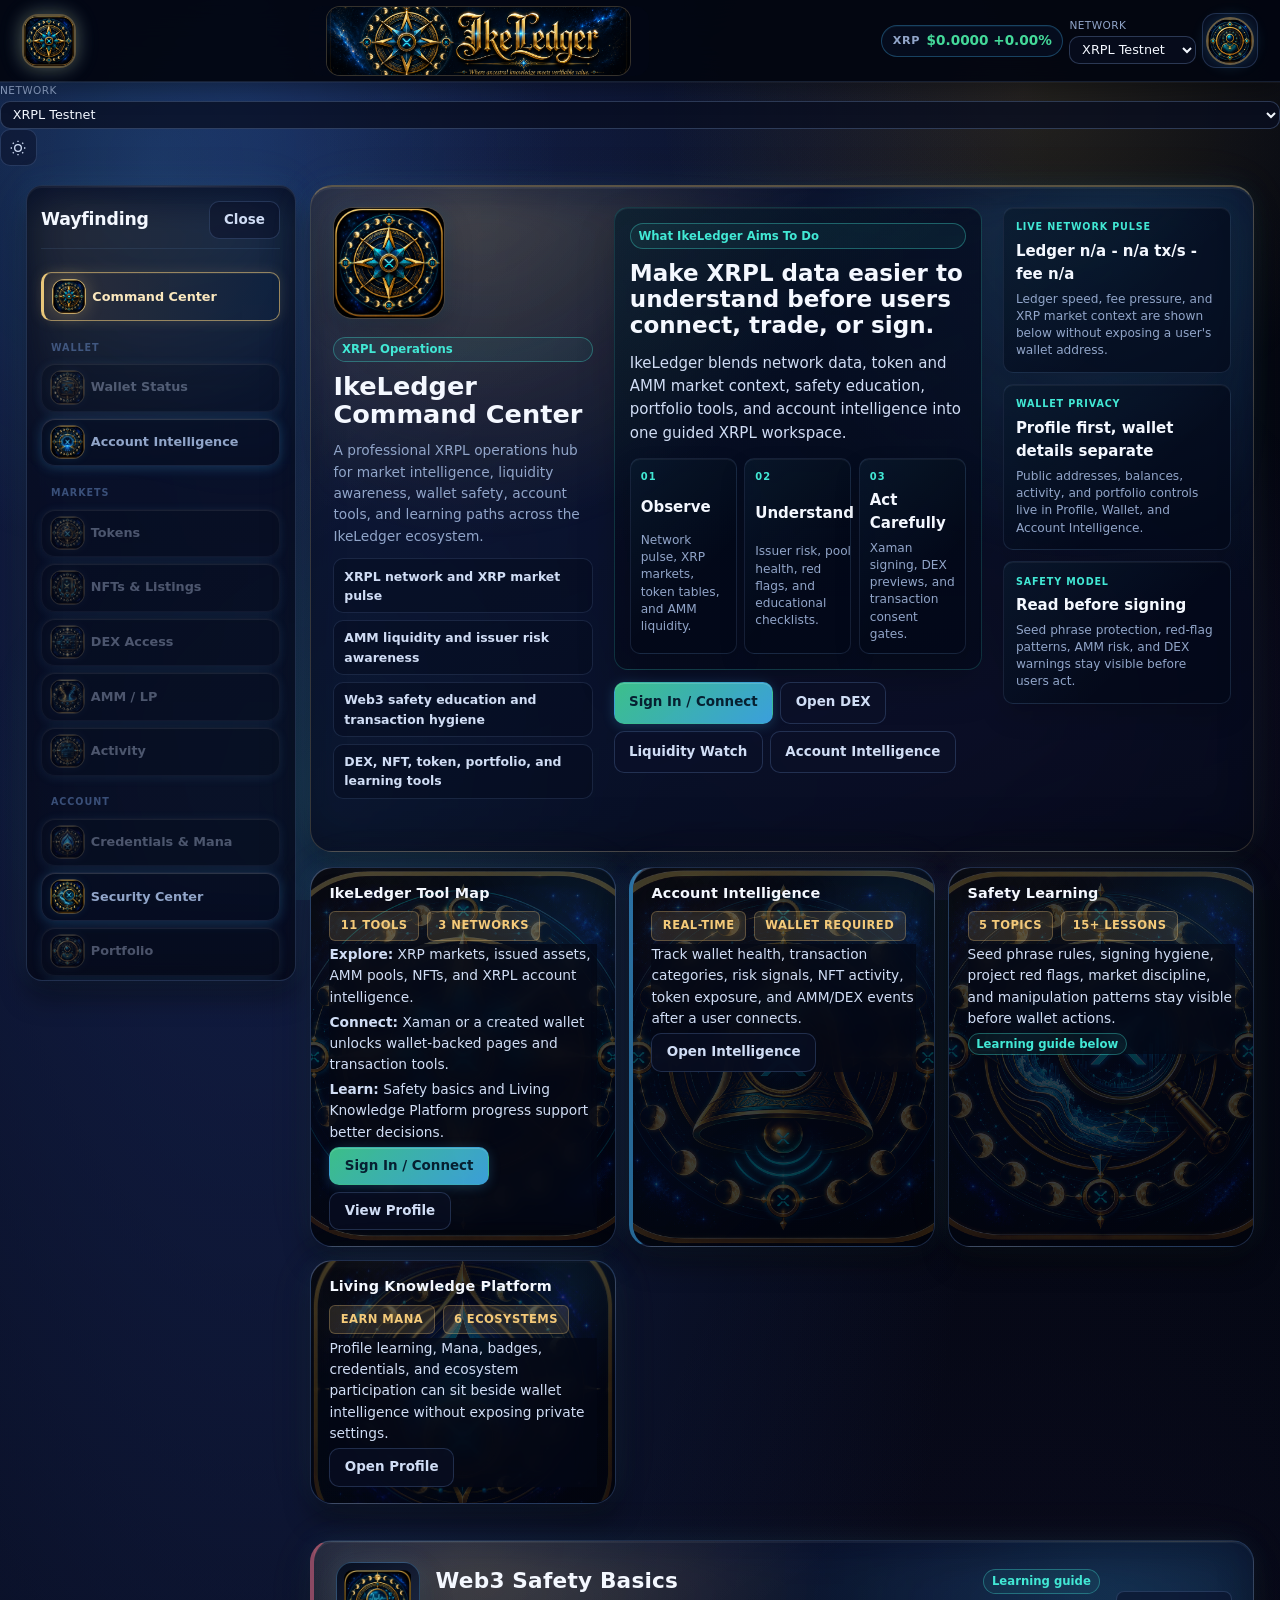
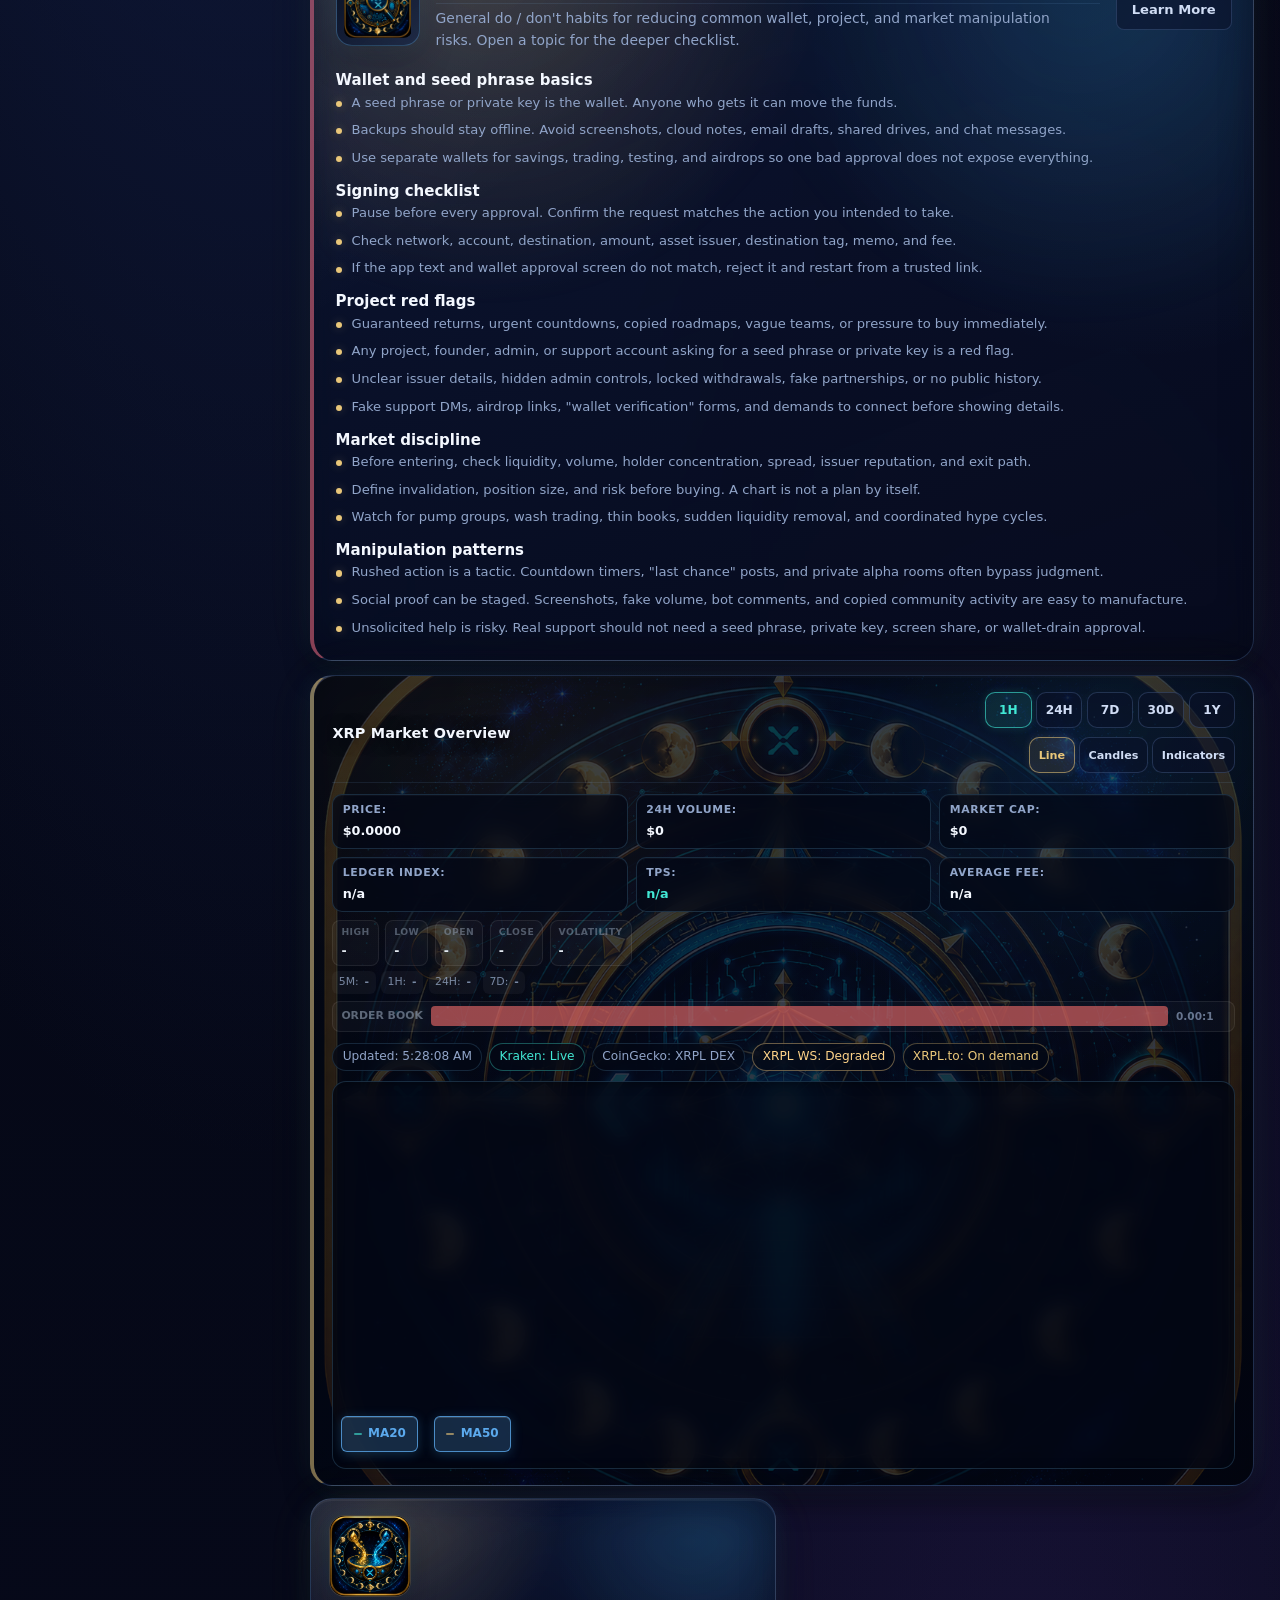
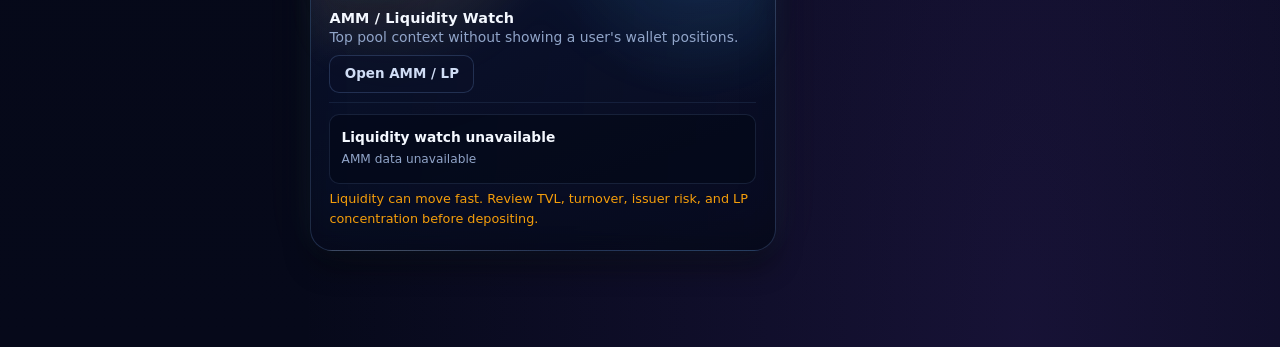
==== commit 795395c6: "Enhance Account Intelligence page with KPI stats header - Add portfolio KPI row with: Wallet Health," ====
--- a/index.html
+++ b/index.html
@@ -1022,6 +1022,24 @@
               <img class="page-visual" src="./ikeledger/assets/images/Ikeledger.png" alt="Account intelligence" loading="lazy" />
               <h2>Account Intelligence</h2>
               <p class="muted">Wallet health, security posture, asset exposure, AMM/NFT signals, and live account activity.</p>
+            </div>
+            <div class="portfolio-kpi-row" id="trackerStatusKpis">
+              <div class="portfolio-kpi">
+                <span class="kpi-label">Wallet Health</span>
+                <span class="kpi-value" id="trackerHealthScore">-</span>
+              </div>
+              <div class="portfolio-kpi">
+                <span class="kpi-label">Risk Level</span>
+                <span class="kpi-value" id="trackerRiskLevel">-</span>
+              </div>
+              <div class="portfolio-kpi">
+                <span class="kpi-label">Assets Tracked</span>
+                <span class="kpi-value" id="trackerAssetCount">-</span>
+              </div>
+              <div class="portfolio-kpi">
+                <span class="kpi-label">Last Refresh</span>
+                <span class="kpi-value" id="trackerLastRefresh">-</span>
+              </div>
             </div>
             <div id="trackerPage" class="tracker-layout"></div>
           </section>
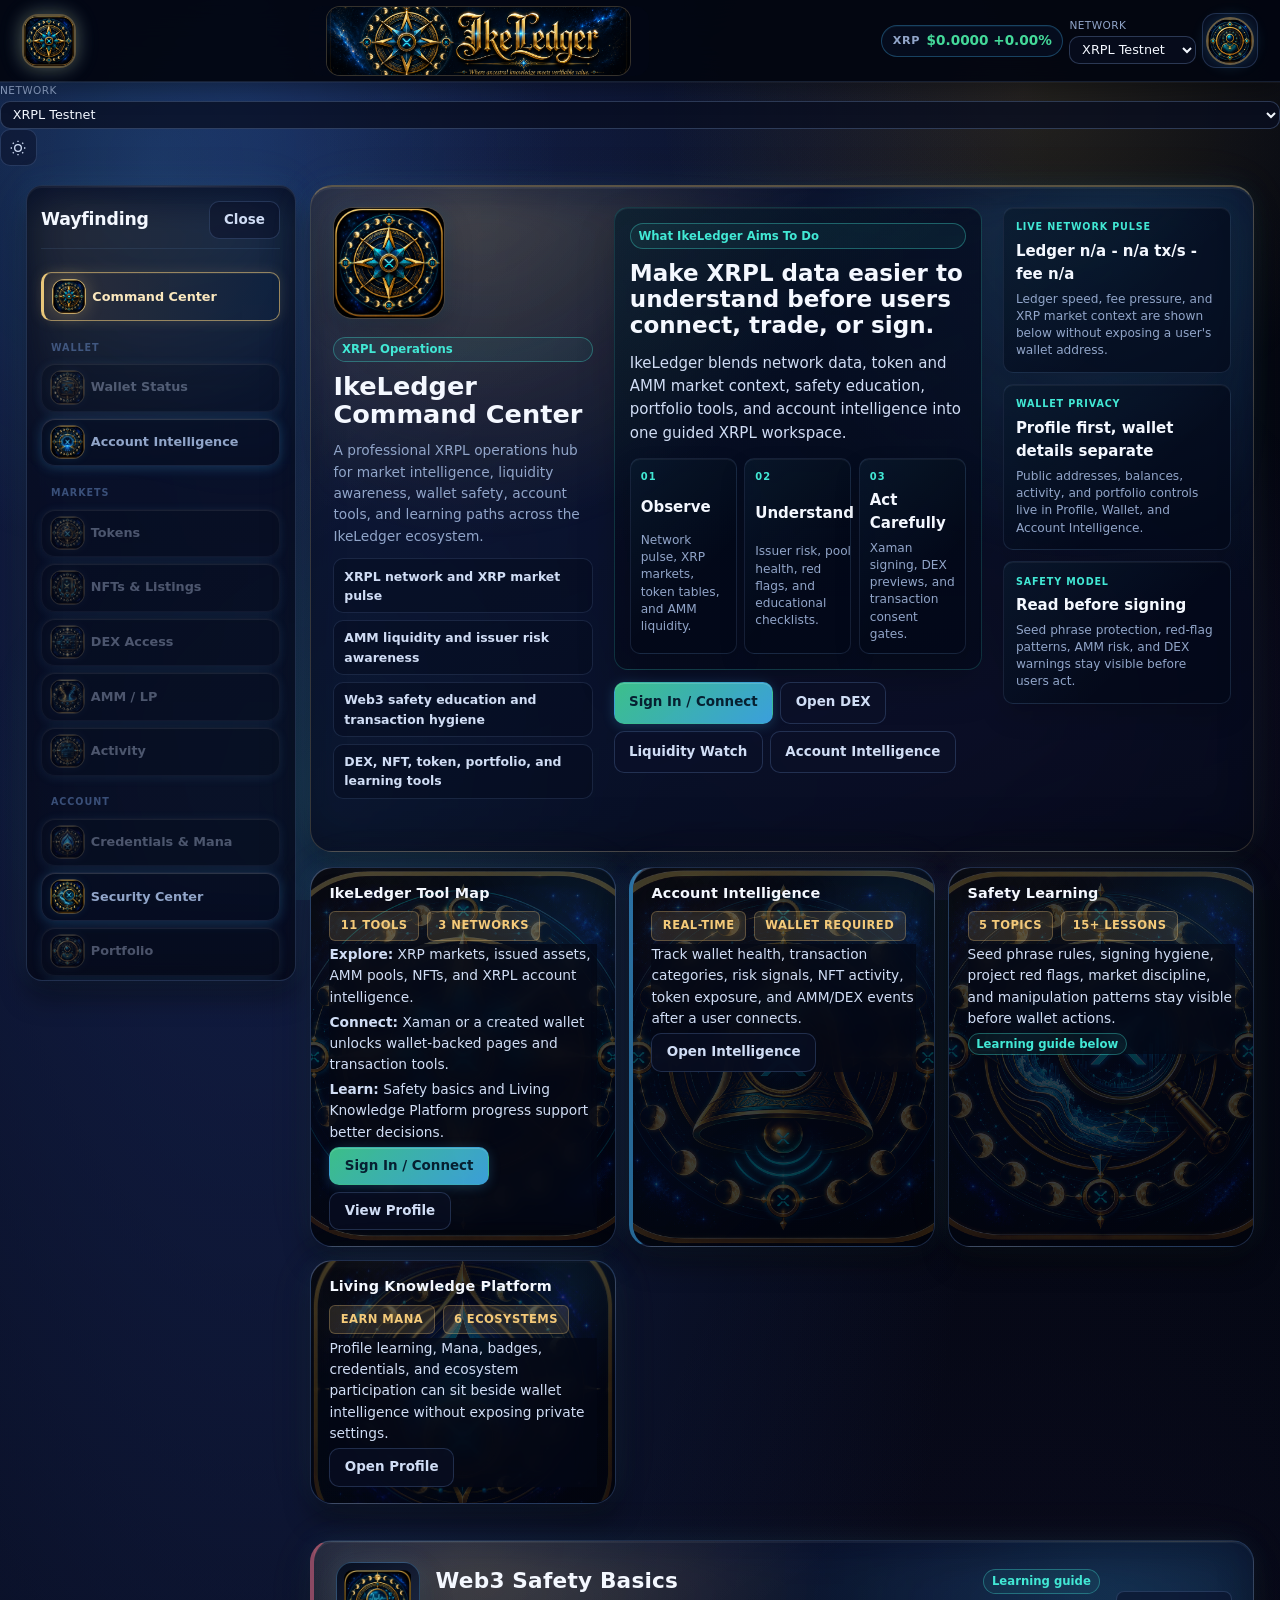
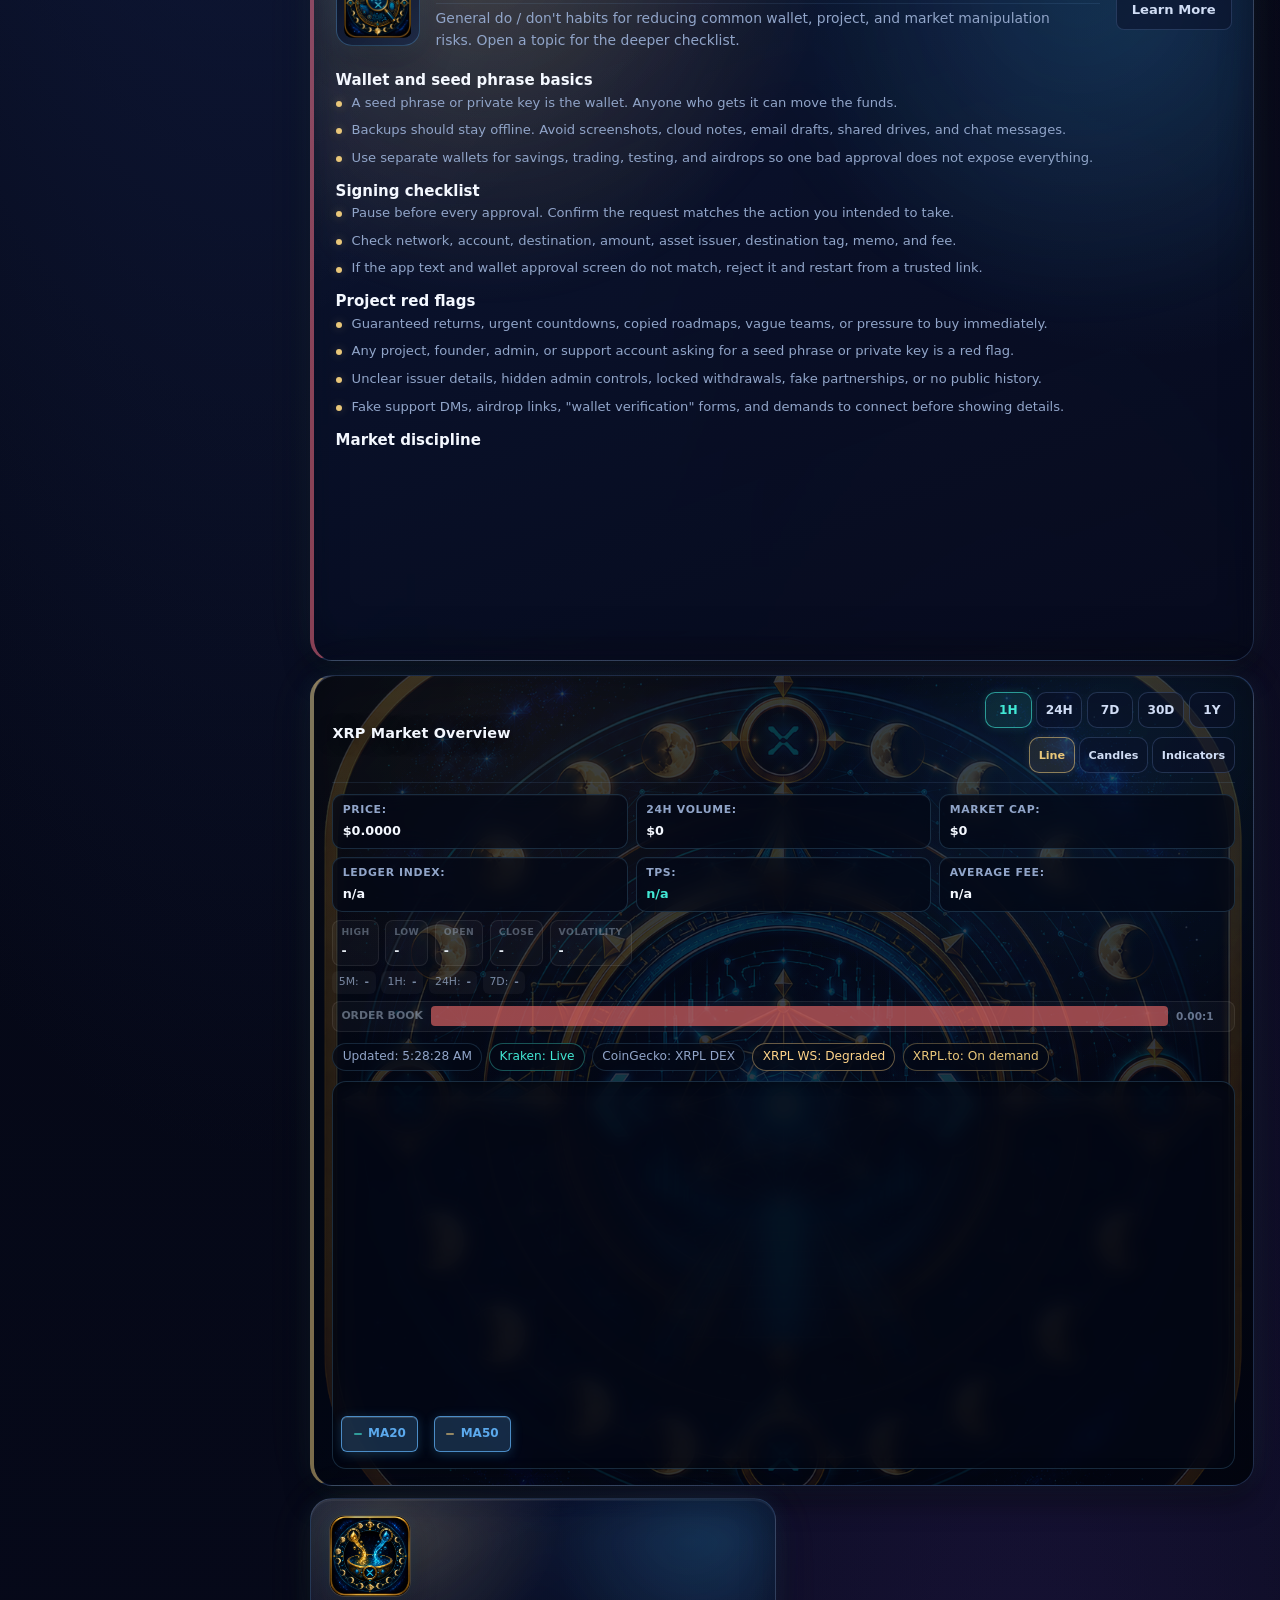
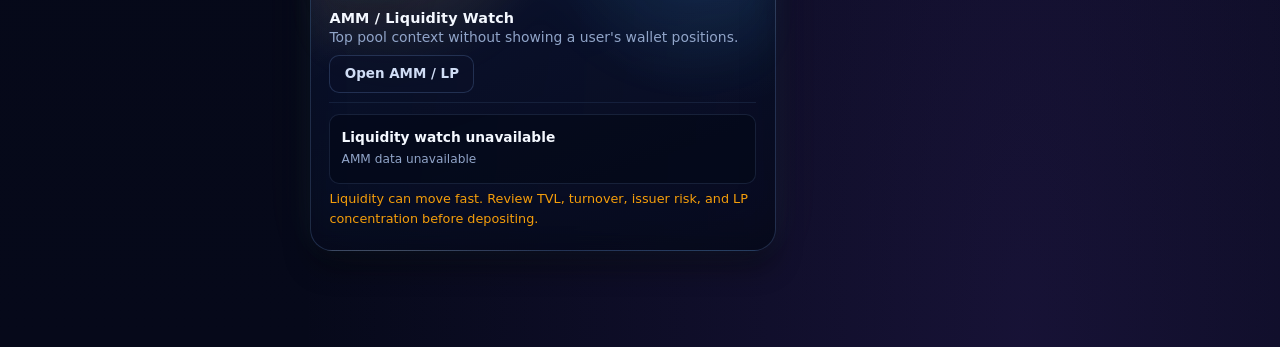
==== commit 5c83968b: "Enhance Create Wallet page with progress indicator and styling - Add visual progress indicator showi" ====
--- a/index.html
+++ b/index.html
@@ -1402,6 +1402,19 @@
               <p class="muted">Generate a fresh Ed25519 keypair directly in your browser — no servers, no network calls, no uploads.</p>
             </div>
 
+            <!-- Progress indicator -->
+            <div class="create-wallet-progress">
+              <div class="progress-step active" id="progressStep1">
+                <div class="progress-marker">1</div>
+                <span>Security Checklist</span>
+              </div>
+              <div class="progress-line"></div>
+              <div class="progress-step" id="progressStep2">
+                <div class="progress-marker">2</div>
+                <span>Key Display & Activation</span>
+              </div>
+            </div>
+
             <!-- Step 1: Security gate -->
             <article class="glass-card keygen-gate" id="keygenGate">
               <div class="keygen-warning-banner">
@@ -1501,7 +1514,7 @@
             </article>
 
             <div class="card-grid overview-grid">
-              <article class="glass-card">
+              <article class="glass-card card-account">
                 <h3>How Key Generation Works</h3>
                 <div class="card-content">
                   <p><strong>Ed25519 keypair</strong> — generated using your browser's built-in <code>crypto.subtle.generateKey</code> API. No external library, no network requests, no servers involved.</p>
@@ -1510,7 +1523,7 @@
                   <p class="muted">Keys are held only in browser memory and cleared the moment you leave this page.</p>
                 </div>
               </article>
-              <article class="glass-card">
+              <article class="glass-card card-account">
                 <h3>XRPL Reserve Requirements</h3>
                 <div class="card-content">
                   <p><strong>Base reserve:</strong> 1 XRP — required to activate any new XRPL account. Cannot be spent; only recovered by deleting the account.</p>
@@ -1519,7 +1532,7 @@
                   <p class="muted">Reserves were lowered from 10 XRP / 2 XRP in December 2024 via validator vote.</p>
                 </div>
               </article>
-              <article class="glass-card">
+              <article class="glass-card card-account">
                 <h3>Security Best Practices</h3>
                 <div class="card-content">
                   <p><strong>Write it down:</strong> Paper and pen, stored offline. Fireproof safe or safety deposit box are ideal locations.</p>
--- a/ikeledger/css/ikeledger.css
+++ b/ikeledger/css/ikeledger.css
@@ -5007,6 +5007,91 @@
     padding-left: 1.2rem;
   }
 
+  /* Create Wallet page progress indicator */
+  .create-wallet-progress {
+    display: flex;
+    align-items: center;
+    justify-content: center;
+    gap: 2rem;
+    margin: 2rem 0 2.5rem;
+    padding: 1.5rem 1rem;
+    background: rgba(70, 188, 255, 0.08);
+    border: 1px solid rgba(70, 188, 255, 0.2);
+    border-radius: 12px;
+  }
+
+  .progress-step {
+    display: flex;
+    flex-direction: column;
+    align-items: center;
+    gap: 0.5rem;
+    flex: 0 0 auto;
+  }
+
+  .progress-marker {
+    display: flex;
+    align-items: center;
+    justify-content: center;
+    width: 40px;
+    height: 40px;
+    border-radius: 50%;
+    background: rgba(99, 183, 255, 0.15);
+    border: 2px solid rgba(99, 183, 255, 0.3);
+    color: rgba(99, 183, 255, 0.6);
+    font-weight: 700;
+    font-size: 0.9rem;
+    transition: all 0.3s ease;
+  }
+
+  .progress-step.active .progress-marker {
+    background: rgba(70, 188, 255, 0.25);
+    border-color: rgba(70, 188, 255, 0.6);
+    color: rgba(70, 188, 255, 0.95);
+    box-shadow: 0 0 12px rgba(70, 188, 255, 0.2);
+  }
+
+  .progress-step span {
+    font-size: 0.75rem;
+    font-weight: 600;
+    text-align: center;
+    max-width: 100px;
+    color: rgba(99, 183, 255, 0.6);
+    transition: color 0.3s ease;
+  }
+
+  .progress-step.active span {
+    color: rgba(70, 188, 255, 0.95);
+  }
+
+  .progress-line {
+    width: 80px;
+    height: 2px;
+    background: linear-gradient(90deg, rgba(99, 183, 255, 0.2), rgba(99, 183, 255, 0.1));
+  }
+
+  @media (max-width: 768px) {
+    .create-wallet-progress {
+      gap: 1rem;
+      margin: 1.5rem 0 2rem;
+      padding: 1rem 0.75rem;
+    }
+
+    .progress-marker {
+      width: 36px;
+      height: 36px;
+      font-size: 0.85rem;
+    }
+
+    .progress-step span {
+      max-width: 80px;
+      font-size: 0.7rem;
+    }
+
+    .progress-line {
+      width: 60px;
+    }
+  }
+
   /* Mobile sticky header */
   .mobile-sticky-header {
     display: none;
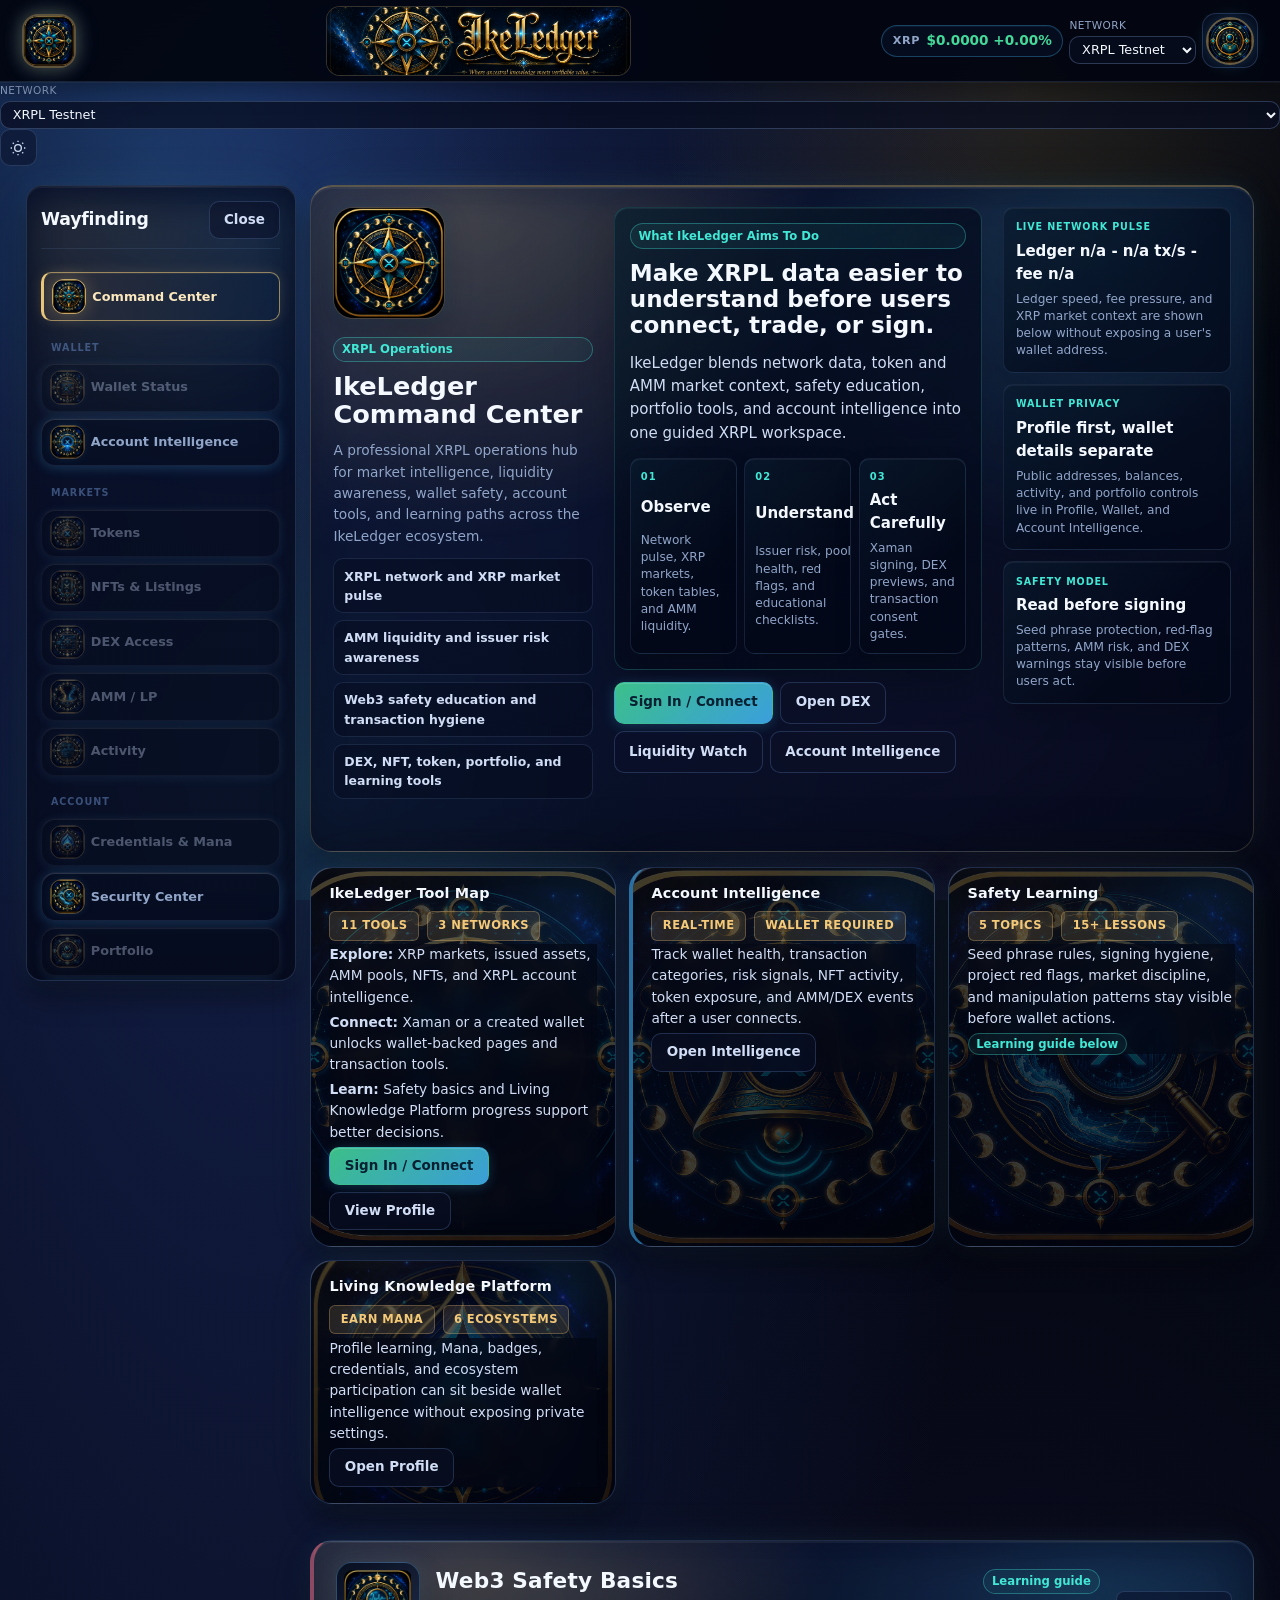
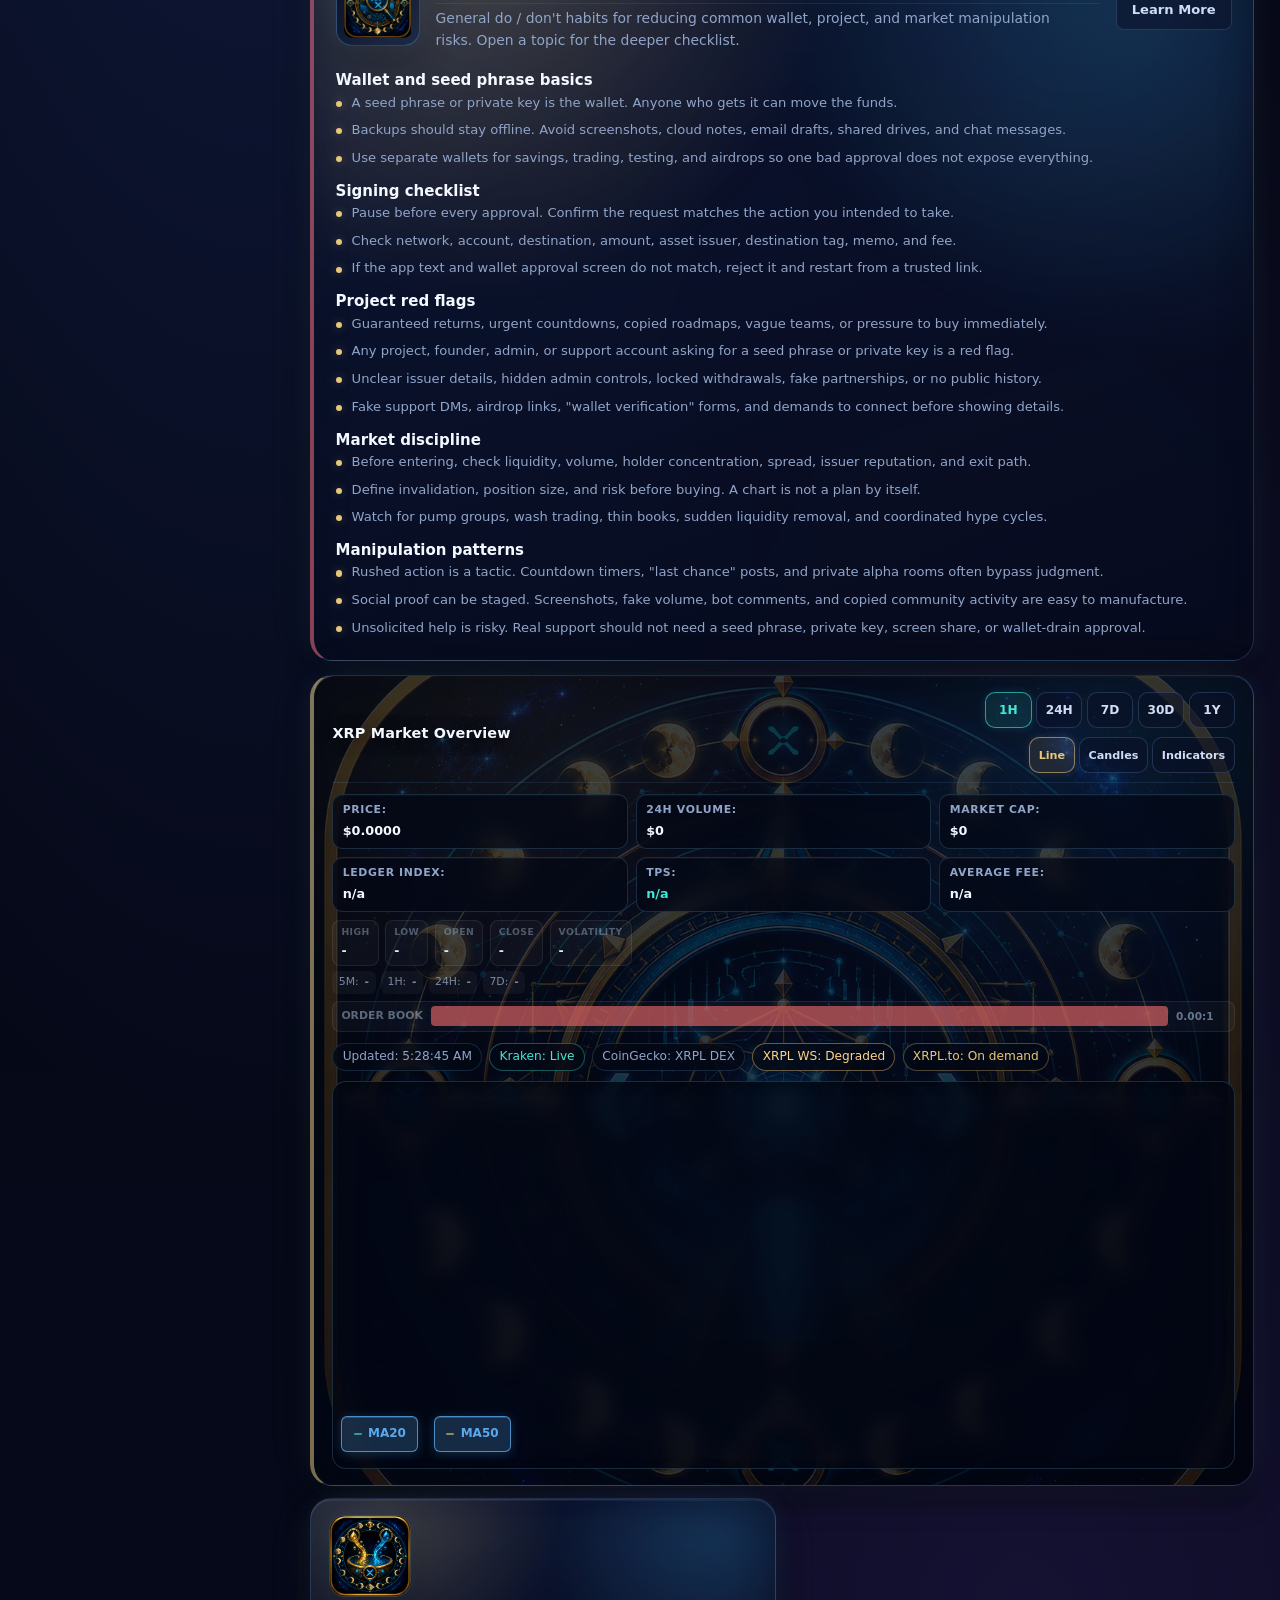
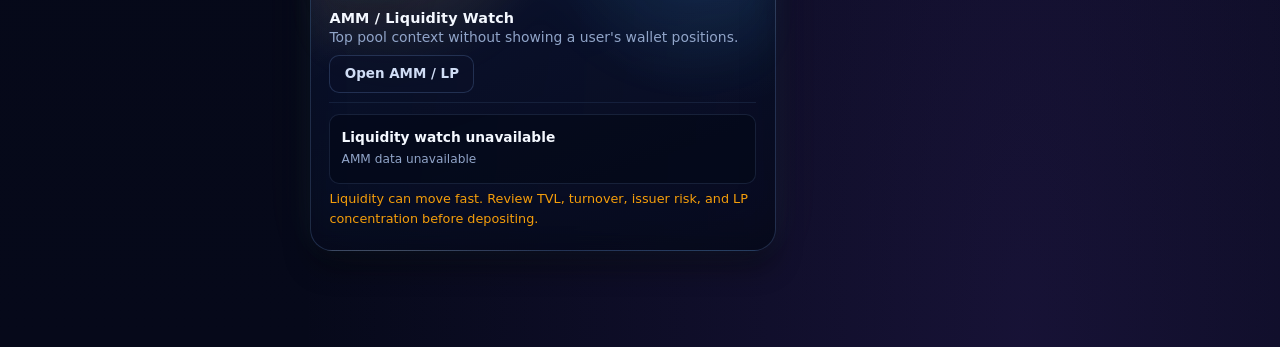
==== commit 371961a2: "Optimize DEX Access layout for professional trading Major improvements: - Add DEX stats header showi" ====
--- a/index.html
+++ b/index.html
@@ -717,13 +717,36 @@
 
                 <div id="dexPagePanel" class="dex-access-panel"></div>
 
+                <!-- DEX Trading Stats Row -->
+                <div class="dex-stats-header" id="dexStatsHeader">
+                  <div class="dex-stat-item">
+                    <span class="dex-stat-label">Mark Price</span>
+                    <span class="dex-stat-value" id="dexMarkPrice">-</span>
+                  </div>
+                  <div class="dex-stat-item">
+                    <span class="dex-stat-label">Spread</span>
+                    <span class="dex-stat-value" id="dexSpread">-</span>
+                  </div>
+                  <div class="dex-stat-item">
+                    <span class="dex-stat-label">24h Volume</span>
+                    <span class="dex-stat-value" id="dexVolume">-</span>
+                  </div>
+                  <div class="dex-stat-item">
+                    <span class="dex-stat-label">Depth (10 BBO)</span>
+                    <span class="dex-stat-value" id="dexDepth">-</span>
+                  </div>
+                </div>
+
                 <div class="dex-trading-layout">
                   <section class="dex-ticket-panel" aria-label="DEX trade ticket">
                     <div class="section-top compact">
                       <h4>Trade Ticket</h4>
                       <span class="mode-pill">OfferCreate</span>
                     </div>
-                    <div class="dex-ticket-grid">
+
+                    <!-- Token Selection Group -->
+                    <fieldset class="dex-form-group">
+                      <legend>Select Asset</legend>
                       <label class="dex-lookup-field">
                         Token Lookup
                         <div class="dex-lookup-row">
@@ -734,34 +757,35 @@
                       </label>
                       <div id="dexLookupResults" class="dex-lookup-results" aria-live="polite"></div>
                       <label>
-                        Asset
+                        Top Assets
                         <select id="dexAssetSelect">
                           <option value="">Select a top issued asset</option>
                         </select>
                       </label>
+                    </fieldset>
+
+                    <!-- Token Details Group -->
+                    <fieldset class="dex-form-group">
+                      <legend>Token Details</legend>
+                      <label>
+                        Currency Code
+                        <input id="dexCurrencyInput" type="text" placeholder="USDC or 40-char hex" autocomplete="off" spellcheck="false" />
+                      </label>
+                      <label>
+                        Issuer Address
+                        <input id="dexIssuerInput" type="text" placeholder="r..." autocomplete="off" spellcheck="false" />
+                      </label>
+                    </fieldset>
+
+                    <!-- Order Setup Group -->
+                    <fieldset class="dex-form-group">
+                      <legend>Order Setup</legend>
                       <label>
                         Side
                         <select id="dexSideSelect">
                           <option value="buy">Buy with XRP</option>
                           <option value="sell">Sell for XRP</option>
                         </select>
-                      </label>
-                      <label>
-                        Currency
-                        <input id="dexCurrencyInput" type="text" placeholder="USDC or 40-char hex" autocomplete="off" spellcheck="false" />
-                      </label>
-                      <label>
-                        Issuer
-                        <input id="dexIssuerInput" type="text" placeholder="r..." autocomplete="off" spellcheck="false" />
-                      </label>
-                      <label>
-                        Token Amount
-                        <input id="dexAmountInput" type="number" min="0" step="0.000001" placeholder="100" inputmode="decimal" />
-                      </label>
-                      <label>
-                        Limit Price
-                        <input id="dexPriceInput" type="number" min="0" step="0.000001" placeholder="0.50" inputmode="decimal" />
-                        <span class="field-hint">XRP per token</span>
                       </label>
                       <label>
                         Order Style
@@ -772,25 +796,57 @@
                           <option value="passive">Passive maker order</option>
                         </select>
                       </label>
+                    </fieldset>
+
+                    <!-- Amount & Price Group -->
+                    <fieldset class="dex-form-group">
+                      <legend>Amount &amp; Price</legend>
+                      <label class="dex-input-pair-label">
+                        <span>Token Amount</span>
+                        <div class="dex-input-pair">
+                          <input id="dexAmountInput" type="number" min="0" step="0.000001" placeholder="100" inputmode="decimal" />
+                          <span class="input-unit" id="dexAmountUnit">tokens</span>
+                        </div>
+                      </label>
+                      <label class="dex-input-pair-label">
+                        <span>Limit Price (XRP per token)</span>
+                        <div class="dex-input-pair">
+                          <input id="dexPriceInput" type="number" min="0" step="0.000001" placeholder="0.50" inputmode="decimal" />
+                          <span class="input-unit">XRP</span>
+                        </div>
+                      </label>
+                      <div class="dex-preview-row" style="margin-top: 0.5rem; padding: 0.5rem; background: rgba(70, 188, 255, 0.08); border-radius: 6px;">
+                        <span>Total Cost</span>
+                        <strong id="dexTotalCost" style="color: var(--gold);">-</strong>
+                      </div>
+                    </fieldset>
+
+                    <!-- Risk Management Group -->
+                    <fieldset class="dex-form-group">
+                      <legend>Risk Management</legend>
                       <label>
                         Slippage Guard
-                        <input id="dexSlippageInput" type="number" min="0" max="50" step="0.1" value="1" inputmode="decimal" />
+                        <div class="dex-input-pair">
+                          <input id="dexSlippageInput" type="number" min="0" max="50" step="0.1" value="1" inputmode="decimal" />
+                          <span class="input-unit">%</span>
+                        </div>
                         <span class="field-hint">Percent tolerance for planning</span>
                       </label>
                       <label>
-                        Stop Loss
-                        <input id="dexStopLossInput" type="number" min="0" step="0.000001" placeholder="Optional" inputmode="decimal" />
+                        Stop Loss (Optional)
+                        <input id="dexStopLossInput" type="number" min="0" step="0.000001" placeholder="Price level to sell" inputmode="decimal" />
                         <span class="field-hint">Planning only, not automatic</span>
                       </label>
                       <label>
-                        Take Profit
-                        <input id="dexTakeProfitInput" type="number" min="0" step="0.000001" placeholder="Optional" inputmode="decimal" />
+                        Take Profit (Optional)
+                        <input id="dexTakeProfitInput" type="number" min="0" step="0.000001" placeholder="Price level to close" inputmode="decimal" />
                         <span class="field-hint">Planning only, not automatic</span>
                       </label>
-                    </div>
+                    </fieldset>
+
                     <div class="button-row dex-action-row">
-                      <button id="dexAnalyzeButton" type="button">Analyze Trade</button>
-                      <button id="dexSignOfferButton" type="button">Create Xumm Sign Request</button>
+                      <button id="dexAnalyzeButton" type="button" class="primary-action">Analyze Trade</button>
+                      <button id="dexSignOfferButton" type="button">Create Xumm Sign</button>
                       <button id="dexRefreshBookButton" type="button" class="ghost">Refresh Book</button>
                     </div>
                     <p id="dexTicketStatus" class="feedback" aria-live="polite"></p>
--- a/ikeledger/css/ikeledger.css
+++ b/ikeledger/css/ikeledger.css
@@ -9335,6 +9335,181 @@
 .dex-grid {
   grid-template-columns: 1fr;
 }
+
+/* DEX Stats Header */
+.dex-stats-header {
+  display: grid;
+  grid-template-columns: repeat(4, 1fr);
+  gap: 1rem;
+  padding: 1rem;
+  margin: 1rem 0;
+  background: linear-gradient(135deg, rgba(70, 188, 255, 0.08), rgba(233, 199, 122, 0.04));
+  border: 1px solid rgba(70, 188, 255, 0.15);
+  border-radius: 12px;
+}
+
+.dex-stat-item {
+  display: flex;
+  flex-direction: column;
+  gap: 0.3rem;
+}
+
+.dex-stat-label {
+  font-size: 0.7rem;
+  font-weight: 700;
+  text-transform: uppercase;
+  letter-spacing: 0.04em;
+  color: rgba(99, 183, 255, 0.6);
+}
+
+.dex-stat-value {
+  font-size: 1.1rem;
+  font-weight: 700;
+  color: rgba(70, 188, 255, 0.95);
+  font-family: var(--mono, monospace);
+}
+
+@media (max-width: 1024px) {
+  .dex-stats-header {
+    grid-template-columns: repeat(2, 1fr);
+  }
+}
+
+@media (max-width: 768px) {
+  .dex-stats-header {
+    grid-template-columns: repeat(2, 1fr);
+    gap: 0.75rem;
+    padding: 0.75rem;
+    margin: 0.75rem 0;
+  }
+
+  .dex-stat-label {
+    font-size: 0.65rem;
+  }
+
+  .dex-stat-value {
+    font-size: 0.95rem;
+  }
+}
+
+/* DEX Form Groups */
+.dex-form-group {
+  border: none;
+  padding: 0;
+  margin: 1.5rem 0;
+  display: grid;
+  gap: 0.75rem;
+}
+
+.dex-form-group:first-of-type {
+  margin-top: 0;
+}
+
+.dex-form-group legend {
+  display: block;
+  font-size: 0.75rem;
+  font-weight: 700;
+  text-transform: uppercase;
+  letter-spacing: 0.04em;
+  color: rgba(99, 183, 255, 0.7);
+  margin-bottom: 0.5rem;
+  padding: 0;
+  width: 100%;
+}
+
+.dex-input-pair {
+  display: flex;
+  align-items: center;
+  border: 1px solid rgba(99, 183, 255, 0.2);
+  border-radius: 8px;
+  overflow: hidden;
+  background: rgba(99, 183, 255, 0.04);
+}
+
+.dex-input-pair input {
+  flex: 1;
+  border: none;
+  background: transparent;
+  padding: 0.6rem 0.8rem;
+  font-size: 0.95rem;
+}
+
+.dex-input-pair input:focus {
+  outline: none;
+  background: rgba(99, 183, 255, 0.08);
+}
+
+.input-unit {
+  display: inline-block;
+  padding: 0.6rem 0.8rem;
+  font-size: 0.75rem;
+  font-weight: 600;
+  color: rgba(99, 183, 255, 0.6);
+  border-left: 1px solid rgba(99, 183, 255, 0.15);
+  white-space: nowrap;
+}
+
+.dex-input-pair-label {
+  display: flex;
+  flex-direction: column;
+  gap: 0.35rem;
+}
+
+.dex-input-pair-label > span {
+  font-size: 0.85rem;
+  font-weight: 500;
+  color: rgba(148, 163, 184, 0.9);
+}
+
+/* Improved Button Styling */
+button.primary-action {
+  background: linear-gradient(135deg, rgba(70, 188, 255, 0.2), rgba(70, 188, 255, 0.1));
+  border: 1px solid rgba(70, 188, 255, 0.5);
+  color: rgba(70, 188, 255, 0.95);
+  font-weight: 600;
+  transition: all 0.25s ease;
+}
+
+button.primary-action:hover {
+  background: linear-gradient(135deg, rgba(70, 188, 255, 0.3), rgba(70, 188, 255, 0.15));
+  border-color: rgba(70, 188, 255, 0.7);
+  box-shadow: 0 0 16px rgba(70, 188, 255, 0.2);
+}
+
+/* DEX Ticket Panel */
+.dex-ticket-grid {
+  display: none;
+}
+
+.dex-ticket-panel {
+  padding: 1rem 0;
+}
+
+/* Improved Order Book */
+.dex-orderbook {
+  background: rgba(99, 183, 255, 0.05);
+  border: 1px solid rgba(99, 183, 255, 0.15);
+  border-radius: 8px;
+  padding: 0.75rem;
+  margin-top: 1rem;
+}
+
+.book-row {
+  padding: 0.3rem 0;
+  font-size: 0.8rem;
+  display: flex;
+  justify-content: space-between;
+  align-items: center;
+}
+
+.book-row.ask {
+  color: rgba(248, 113, 113, 0.8);
+}
+
+.book-row.bid {
+  color: rgba(52, 211, 153, 0.8);
+}
+
 .dex-command-card {
   container-type: inline-size;
 }
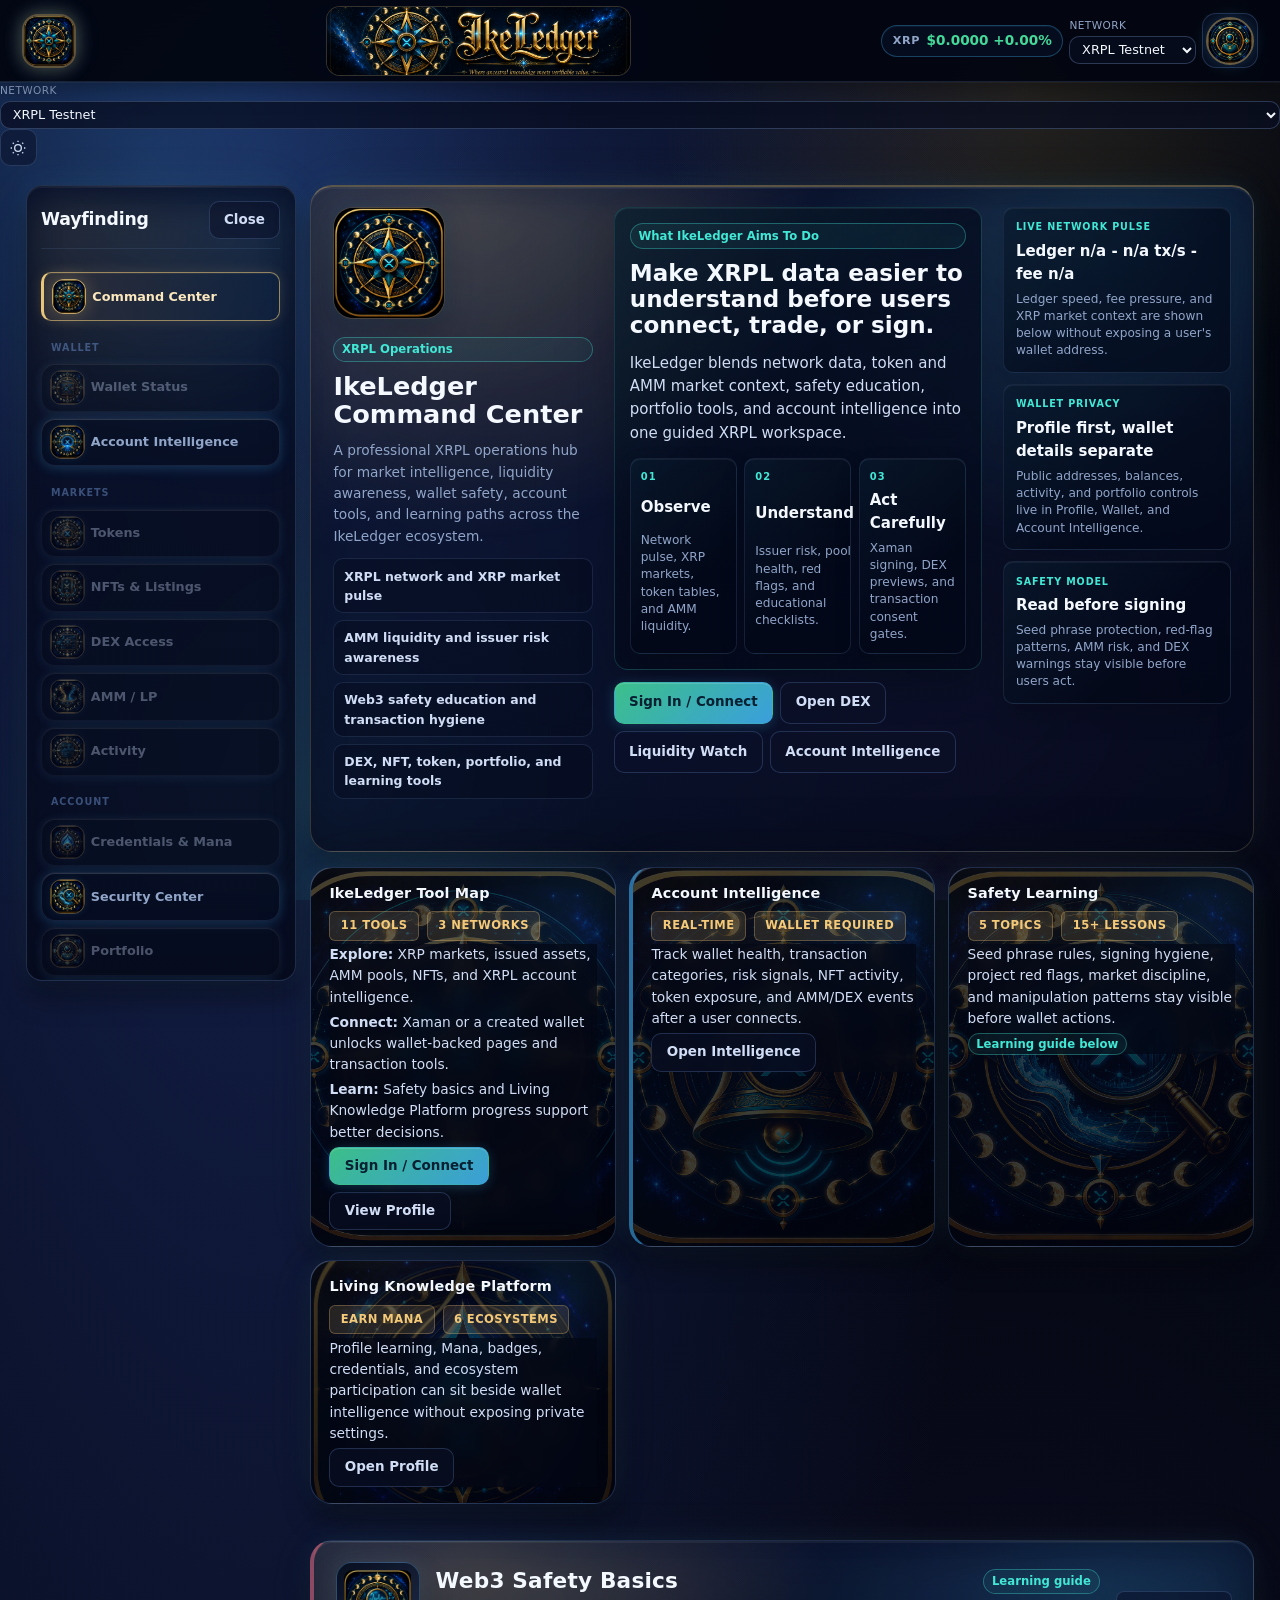
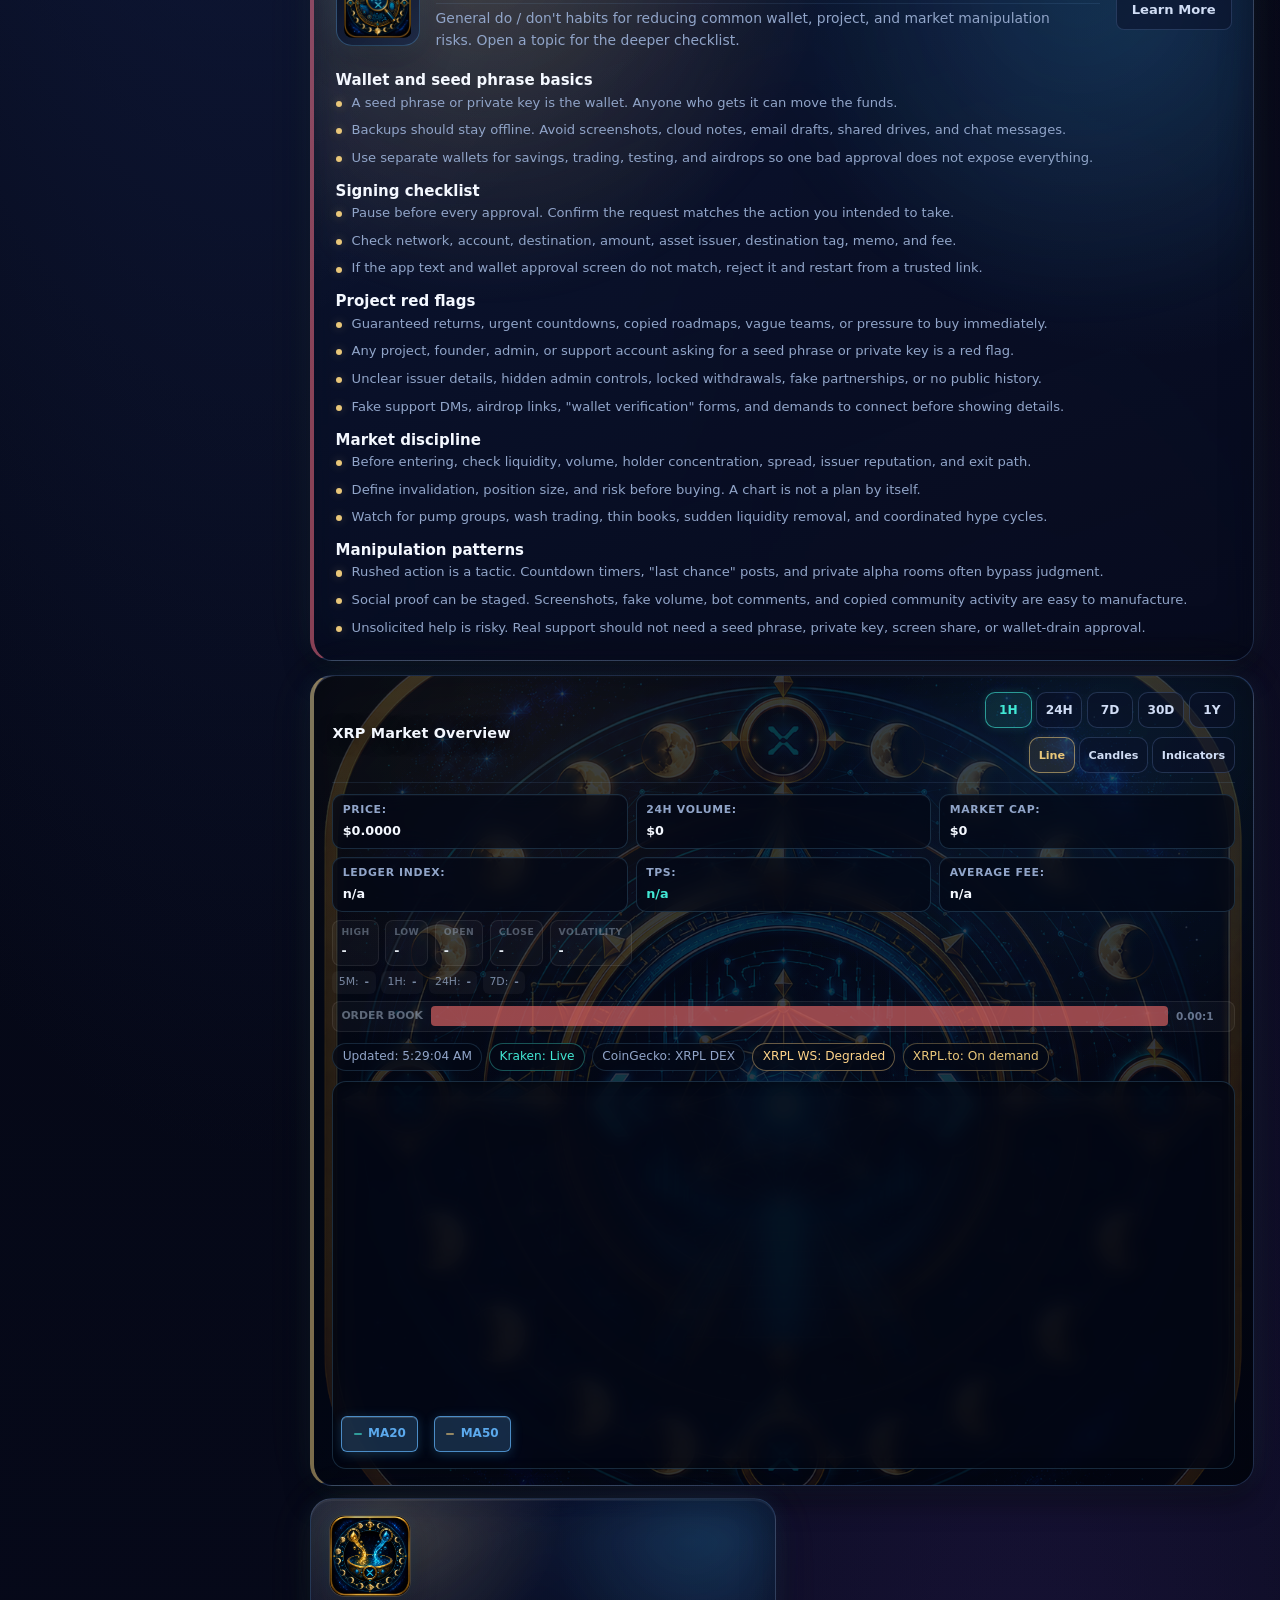
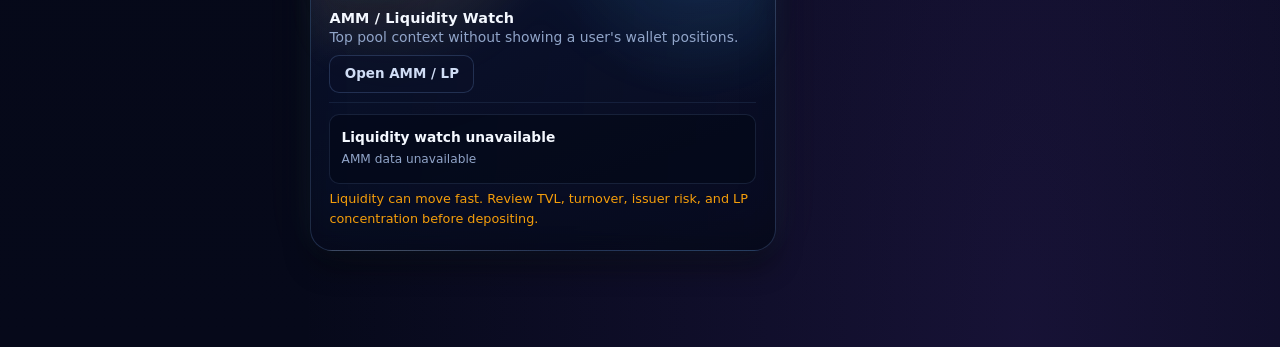
==== commit d29b60c1: "Enhance DEX chart data fetching with pagination, multi-path token resolution, and comprehensive logg" ====
--- a/index.html
+++ b/index.html
@@ -741,107 +741,125 @@
                   <section class="dex-ticket-panel" aria-label="DEX trade ticket">
                     <div class="section-top compact">
                       <h4>Trade Ticket</h4>
-                      <span class="mode-pill">OfferCreate</span>
+                      <details class="dex-quick-toggle">
+                        <summary class="mode-pill">OfferCreate ▾</summary>
+                        <div class="dex-toggle-content">
+                          <label>
+                            Order Style
+                            <select id="dexOrderStyleSelect">
+                              <option value="limit">Limit resting order</option>
+                              <option value="ioc">Immediate or cancel</option>
+                              <option value="fok">Fill or kill</option>
+                              <option value="passive">Passive maker order</option>
+                            </select>
+                          </label>
+                          <label>
+                            Side
+                            <select id="dexSideSelect">
+                              <option value="buy">Buy with XRP</option>
+                              <option value="sell">Sell for XRP</option>
+                            </select>
+                          </label>
+                        </div>
+                      </details>
                     </div>
 
                     <!-- Token Selection Group -->
                     <fieldset class="dex-form-group">
-                      <legend>Select Asset</legend>
-                      <label class="dex-lookup-field">
-                        Token Lookup
-                        <div class="dex-lookup-row">
-                          <input id="dexLookupInput" type="search" placeholder="XRP, RLUSD, USDC, currency.issuer, or currency issuer" autocomplete="off" spellcheck="false" />
-                          <button id="dexLookupButton" type="button" class="ghost">Lookup</button>
-                        </div>
-                        <span class="field-hint">Use XRP for native charting, or currency + issuer for any XRPL issued asset.</span>
-                      </label>
-                      <div id="dexLookupResults" class="dex-lookup-results" aria-live="polite"></div>
-                      <label>
-                        Top Assets
-                        <select id="dexAssetSelect">
-                          <option value="">Select a top issued asset</option>
-                        </select>
-                      </label>
+                      <legend>
+                        <input type="checkbox" class="form-toggle" checked />
+                        Select Asset
+                      </legend>
+                      <div class="form-content">
+                        <label class="dex-lookup-field">
+                          Token Lookup
+                          <div class="dex-lookup-row">
+                            <input id="dexLookupInput" type="search" placeholder="XRP, RLUSD, USDC, currency.issuer" autocomplete="off" spellcheck="false" />
+                            <button id="dexLookupButton" type="button" class="ghost">Lookup</button>
+                          </div>
+                        </label>
+                        <div id="dexLookupResults" class="dex-lookup-results" aria-live="polite"></div>
+                        <label>
+                          Top Assets
+                          <select id="dexAssetSelect">
+                            <option value="">Select a top issued asset</option>
+                          </select>
+                        </label>
+                      </div>
                     </fieldset>
 
-                    <!-- Token Details Group -->
+                    <!-- Token Details (Collapsible) -->
                     <fieldset class="dex-form-group">
-                      <legend>Token Details</legend>
-                      <label>
-                        Currency Code
-                        <input id="dexCurrencyInput" type="text" placeholder="USDC or 40-char hex" autocomplete="off" spellcheck="false" />
-                      </label>
-                      <label>
-                        Issuer Address
-                        <input id="dexIssuerInput" type="text" placeholder="r..." autocomplete="off" spellcheck="false" />
-                      </label>
-                    </fieldset>
-
-                    <!-- Order Setup Group -->
-                    <fieldset class="dex-form-group">
-                      <legend>Order Setup</legend>
-                      <label>
-                        Side
-                        <select id="dexSideSelect">
-                          <option value="buy">Buy with XRP</option>
-                          <option value="sell">Sell for XRP</option>
-                        </select>
-                      </label>
-                      <label>
-                        Order Style
-                        <select id="dexOrderStyleSelect">
-                          <option value="limit">Limit resting order</option>
-                          <option value="ioc">Immediate or cancel</option>
-                          <option value="fok">Fill or kill</option>
-                          <option value="passive">Passive maker order</option>
-                        </select>
-                      </label>
+                      <legend>
+                        <input type="checkbox" class="form-toggle" />
+                        Token Details
+                      </legend>
+                      <div class="form-content hidden">
+                        <label>
+                          Currency Code
+                          <input id="dexCurrencyInput" type="text" placeholder="USDC or 40-char hex" autocomplete="off" spellcheck="false" />
+                        </label>
+                        <label>
+                          Issuer Address
+                          <input id="dexIssuerInput" type="text" placeholder="r..." autocomplete="off" spellcheck="false" />
+                        </label>
+                      </div>
                     </fieldset>
 
                     <!-- Amount & Price Group -->
                     <fieldset class="dex-form-group">
-                      <legend>Amount &amp; Price</legend>
-                      <label class="dex-input-pair-label">
-                        <span>Token Amount</span>
-                        <div class="dex-input-pair">
-                          <input id="dexAmountInput" type="number" min="0" step="0.000001" placeholder="100" inputmode="decimal" />
-                          <span class="input-unit" id="dexAmountUnit">tokens</span>
+                      <legend>
+                        <input type="checkbox" class="form-toggle" checked />
+                        Amount &amp; Price
+                      </legend>
+                      <div class="form-content">
+                        <label class="dex-input-pair-label">
+                          <span>Token Amount</span>
+                          <div class="dex-input-pair">
+                            <input id="dexAmountInput" type="number" min="0" step="0.000001" placeholder="100" inputmode="decimal" />
+                            <span class="input-unit" id="dexAmountUnit">tokens</span>
+                          </div>
+                        </label>
+                        <label class="dex-input-pair-label">
+                          <span>Limit Price (XRP per token)</span>
+                          <div class="dex-input-pair">
+                            <input id="dexPriceInput" type="number" min="0" step="0.000001" placeholder="0.50" inputmode="decimal" />
+                            <span class="input-unit">XRP</span>
+                          </div>
+                        </label>
+                        <div class="dex-preview-row" style="margin-top: 0.5rem; padding: 0.5rem; background: rgba(70, 188, 255, 0.08); border-radius: 6px;">
+                          <span>Total Cost</span>
+                          <strong id="dexTotalCost" style="color: var(--gold);">-</strong>
                         </div>
-                      </label>
-                      <label class="dex-input-pair-label">
-                        <span>Limit Price (XRP per token)</span>
-                        <div class="dex-input-pair">
-                          <input id="dexPriceInput" type="number" min="0" step="0.000001" placeholder="0.50" inputmode="decimal" />
-                          <span class="input-unit">XRP</span>
-                        </div>
-                      </label>
-                      <div class="dex-preview-row" style="margin-top: 0.5rem; padding: 0.5rem; background: rgba(70, 188, 255, 0.08); border-radius: 6px;">
-                        <span>Total Cost</span>
-                        <strong id="dexTotalCost" style="color: var(--gold);">-</strong>
                       </div>
                     </fieldset>
 
-                    <!-- Risk Management Group -->
+                    <!-- Risk Management (Collapsible) -->
                     <fieldset class="dex-form-group">
-                      <legend>Risk Management</legend>
-                      <label>
-                        Slippage Guard
-                        <div class="dex-input-pair">
-                          <input id="dexSlippageInput" type="number" min="0" max="50" step="0.1" value="1" inputmode="decimal" />
-                          <span class="input-unit">%</span>
-                        </div>
-                        <span class="field-hint">Percent tolerance for planning</span>
-                      </label>
-                      <label>
-                        Stop Loss (Optional)
-                        <input id="dexStopLossInput" type="number" min="0" step="0.000001" placeholder="Price level to sell" inputmode="decimal" />
-                        <span class="field-hint">Planning only, not automatic</span>
-                      </label>
-                      <label>
-                        Take Profit (Optional)
-                        <input id="dexTakeProfitInput" type="number" min="0" step="0.000001" placeholder="Price level to close" inputmode="decimal" />
-                        <span class="field-hint">Planning only, not automatic</span>
-                      </label>
+                      <legend>
+                        <input type="checkbox" class="form-toggle" />
+                        Risk Management
+                      </legend>
+                      <div class="form-content hidden">
+                        <label>
+                          Slippage Guard
+                          <div class="dex-input-pair">
+                            <input id="dexSlippageInput" type="number" min="0" max="50" step="0.1" value="1" inputmode="decimal" />
+                            <span class="input-unit">%</span>
+                          </div>
+                          <span class="field-hint">Percent tolerance for planning</span>
+                        </label>
+                        <label>
+                          Stop Loss (Optional)
+                          <input id="dexStopLossInput" type="number" min="0" step="0.000001" placeholder="Price level to sell" inputmode="decimal" />
+                          <span class="field-hint">Planning only, not automatic</span>
+                        </label>
+                        <label>
+                          Take Profit (Optional)
+                          <input id="dexTakeProfitInput" type="number" min="0" step="0.000001" placeholder="Price level to close" inputmode="decimal" />
+                          <span class="field-hint">Planning only, not automatic</span>
+                        </label>
+                      </div>
                     </fieldset>
 
                     <div class="button-row dex-action-row">
@@ -866,20 +884,42 @@
               <article class="glass-card wide dex-analysis-card">
                 <div class="section-top">
                   <div>
-                    <h3>Chart Analysis &amp; Risk / Reward</h3>
-                    <p class="muted">Visualize entry, stop, take-profit, spread, and execution quality before opening Xumm.</p>
-                  </div>
-                  <button id="openSignGateButton" type="button" class="ghost">Preview Current Transaction</button>
-                </div>
-                <div class="dex-analysis-layout">
+                    <h3>Chart Analysis</h3>
+                    <p class="muted">Technical indicators, timeframes, and chart types for XRPL trading analysis.</p>
+                  </div>
+                </div>
+                <div class="dex-chart-container">
+                  <!-- Indicators Toolbar -->
+                  <div class="dex-indicators-toolbar">
+                    <div class="dex-toolbar-label">Indicators:</div>
+                    <div id="dexIndicatorsPanel" class="dex-indicators-list"></div>
+                  </div>
+                  <!-- Chart -->
                   <div class="dex-chart-shell">
                     <canvas id="dexAnalysisChart" width="900" height="300" aria-label="DEX risk reward chart"></canvas>
                   </div>
+                </div>
+                <div id="dexInsightPanel" class="dex-insight-panel"></div>
+              </article>
+
+              <div class="card-grid structured-grid">
+                <article class="glass-card dex-risk-reward-card">
+                  <div class="section-top">
+                    <h3>Risk &amp; Reward Analysis</h3>
+                    <p class="muted">Entry, stop-loss, take-profit, and R/R ratio calculation.</p>
+                  </div>
                   <div id="dexRiskRewardPanel" class="dex-risk-panel"></div>
-                </div>
-                <div id="dexInsightPanel" class="dex-insight-panel"></div>
-                <div id="txPreview" class="card-content dex-tx-preview"></div>
-              </article>
+                </article>
+
+                <article class="glass-card dex-preview-card">
+                  <div class="section-top">
+                    <h3>Transaction Preview</h3>
+                    <p class="muted">Review your trade details before signing on Xumm.</p>
+                  </div>
+                  <button id="openSignGateButton" type="button" class="primary-action full-width">Preview &amp; Sign Transaction</button>
+                  <div id="txPreview" class="card-content dex-tx-preview" style="margin-top: 1rem;"></div>
+                </article>
+              </div>
 
               <article class="glass-card dex-execution-card">
                 <h3>Triggered Execution Plan</h3>
--- a/ikeledger/css/ikeledger.css
+++ b/ikeledger/css/ikeledger.css
@@ -9392,28 +9392,95 @@
   }
 }
 
-/* DEX Form Groups */
-.dex-form-group {
-  border: none;
-  padding: 0;
-  margin: 1.5rem 0;
+/* DEX Form Groups - Collapsible */
+.dex-form-group legend {
+  display: flex;
+  align-items: center;
+  gap: 0.5rem;
+  cursor: pointer;
+  user-select: none;
+  padding: 0.5rem 0;
+}
+.dex-form-group legend input[type="checkbox"] {
+  width: 16px;
+  height: 16px;
+  accent-color: rgba(70, 188, 255, 0.8);
+  cursor: pointer;
+}
+.dex-form-group .form-content {
   display: grid;
   gap: 0.75rem;
-}
-
-.dex-form-group:first-of-type {
-  margin-top: 0;
-}
-
-.dex-form-group legend {
-  display: block;
+  max-height: 500px;
+  overflow: hidden;
+  transition: all 0.25s ease;
+}
+.dex-form-group .form-content.hidden {
+  max-height: 0;
+  gap: 0;
+  margin: 0;
+  visibility: hidden;
+}
+
+/* DEX Quick Toggle */
+.dex-quick-toggle {
+  all: unset;
+  display: inline-block;
+}
+.dex-quick-toggle summary {
+  display: inline-flex;
+  align-items: center;
+  gap: 0.25rem;
+  padding: 0.4rem 0.65rem;
+  font-size: 0.8rem;
+  font-weight: 600;
+  background: linear-gradient(135deg, rgba(70, 188, 255, 0.12), rgba(70, 140, 200, 0.08));
+  border: 1px solid rgba(70, 188, 255, 0.35);
+  border-radius: 5px;
+  color: rgba(200, 208, 224, 0.95);
+  cursor: pointer;
+  transition: all 0.2s ease;
+  list-style: none;
+}
+.dex-quick-toggle summary::-webkit-details-marker {
+  display: none;
+}
+.dex-quick-toggle summary:hover {
+  background: linear-gradient(135deg, rgba(70, 188, 255, 0.18), rgba(70, 140, 200, 0.12));
+  border-color: rgba(70, 188, 255, 0.7);
+}
+.dex-quick-toggle .dex-toggle-content {
+  position: absolute;
+  top: 100%;
+  right: 0;
+  background: rgba(19, 23, 34, 0.95);
+  border: 1px solid rgba(70, 140, 200, 0.25);
+  border-radius: 6px;
+  padding: 0.75rem;
+  margin-top: 0.5rem;
+  min-width: 200px;
+  z-index: 100;
+  backdrop-filter: blur(4px);
+  box-shadow: 0 4px 16px rgba(0, 0, 0, 0.3);
+  animation: slideInDown 0.2s ease;
+}
+.dex-quick-toggle .dex-toggle-content label {
+  display: flex;
+  flex-direction: column;
+  gap: 0.3rem;
+  margin-bottom: 0.6rem;
   font-size: 0.75rem;
-  font-weight: 700;
-  text-transform: uppercase;
-  letter-spacing: 0.04em;
-  color: rgba(99, 183, 255, 0.7);
-  margin-bottom: 0.5rem;
-  padding: 0;
+}
+.dex-quick-toggle .dex-toggle-content label:last-child {
+  margin-bottom: 0;
+}
+
+/* DEX Analysis Sidebar */
+.dex-analysis-sidebar {
+  display: flex;
+  flex-direction: column;
+  gap: 1rem;
+}
+.dex-analysis-sidebar .primary-action.full-width {
   width: 100%;
 }
 
@@ -9553,15 +9620,29 @@
 }
 .dex-stat {
   display: flex;
-  flex-direction: column;
-  gap: 0.1rem;
+  justify-content: space-between;
+  align-items: baseline;
+  gap: 0.5rem;
+  padding: 0.6rem 0;
+  border-bottom: 1px solid rgba(70, 140, 200, 0.1);
   font-size: 0.82rem;
+}
+.dex-stat:last-child {
+  border-bottom: none;
 }
 .dex-label {
   font-size: 0.7rem;
-  color: var(--ink-2, #888);
+  color: rgba(99, 183, 255, 0.6);
   text-transform: uppercase;
   letter-spacing: 0.04em;
+  font-weight: 600;
+  flex-shrink: 0;
+}
+.dex-stat > span:last-child {
+  font-weight: 600;
+  color: rgba(200, 208, 224, 0.95);
+  text-align: right;
+  font-family: var(--mono, monospace);
 }
 .dex-orderbook {
   font-size: 0.8rem;
@@ -9595,14 +9676,58 @@
 }
 .book-asks { display: flex; flex-direction: column-reverse; }
 .dex-analysis-layout {
-  display: grid;
-  grid-template-columns: 1fr 280px;
-  gap: 1rem;
-  align-items: start;
+  display: none;
+}
+
+/* DEX Chart Container - Full Width */
+.dex-chart-container {
+  width: calc(100% + 2.3rem);
+  margin: 0 -1.15rem -1rem -1.15rem;
+  padding: 1.5rem 1.15rem;
+  background: linear-gradient(135deg, rgba(19, 23, 34, 0.3), rgba(19, 23, 34, 0.2));
+  border-top: 1px solid rgba(70, 140, 200, 0.1);
+  border-bottom: 1px solid rgba(70, 140, 200, 0.1);
+}
+
+.dex-chart-container::after {
+  content: "💡 Drag to pan  •  Scroll to zoom  •  Fit ↔ to reset";
+  display: block;
+  font-size: 0.7rem;
+  color: rgba(99, 183, 255, 0.5);
   margin-top: 0.75rem;
-}
+  text-align: center;
+  font-style: italic;
+}
+
 @media (max-width: 760px) {
-  .dex-analysis-layout { grid-template-columns: 1fr; }
+  .dex-chart-container {
+    width: 100%;
+    margin: 0 -1.15rem;
+    padding: 1rem 1.15rem;
+  }
+
+  .dex-chart-container::after {
+    content: "💡 Drag to pan  •  Pinch to zoom";
+  }
+}
+
+/* DEX Risk & Reward Card */
+.dex-risk-reward-card,
+.dex-preview-card {
+  display: flex;
+  flex-direction: column;
+}
+
+/* DEX Preview Card */
+.dex-preview-card {
+  grid-column: auto;
+}
+
+@media (max-width: 760px) {
+  .dex-risk-reward-card,
+  .dex-preview-card {
+    grid-column: 1 / -1;
+  }
 }
 .dex-chart-shell {
   width: 100%;
@@ -9617,7 +9742,13 @@
 .dex-risk-panel {
   display: flex;
   flex-direction: column;
-  gap: 0.4rem;
+  gap: 0.6rem;
+  background: linear-gradient(135deg, rgba(70, 140, 200, 0.08), rgba(70, 140, 200, 0.04));
+  border: 1px solid rgba(70, 140, 200, 0.15);
+  border-radius: 8px;
+  padding: 1rem;
+  max-height: 400px;
+  overflow-y: auto;
 }
 .dex-tx-preview {
   margin-top: 1rem;
@@ -9872,62 +10003,198 @@
   display: flex;
   flex-wrap: wrap;
   align-items: center;
-  gap: 0.5rem 1rem;
-  padding: 0.5rem 0 0.5rem;
-  border-bottom: 1px solid rgba(104,139,197,0.15);
-  margin-bottom: 0.5rem;
+  gap: 0.75rem 1.25rem;
+  padding: 0.75rem 0;
+  border-bottom: 1px solid rgba(70, 140, 200, 0.15);
+  margin-bottom: 0.75rem;
+  background: linear-gradient(180deg, rgba(70, 140, 200, 0.04), transparent);
+}
+.dex-ctrl-divider {
+  width: 1px;
+  height: 16px;
+  background: rgba(70, 140, 200, 0.2);
 }
 .dex-ctrl-group {
   display: flex;
   align-items: center;
-  gap: 0.25rem;
+  gap: 0.35rem;
   flex-wrap: wrap;
 }
 .dex-tf-btn,
 .dex-type-btn {
-  padding: 0.2rem 0.55rem;
-  font-size: 0.75rem;
+  padding: 0.3rem 0.65rem;
+  font-size: 0.76rem;
   font-weight: 600;
-  border-radius: 4px;
-  background: rgba(255,255,255,0.05);
-  border: 1px solid rgba(255,255,255,0.1);
-  color: rgba(255,255,255,0.55);
+  border-radius: 5px;
+  background: rgba(70, 140, 200, 0.08);
+  border: 1px solid rgba(70, 140, 200, 0.25);
+  color: rgba(200, 208, 224, 0.7);
   cursor: pointer;
-  transition: background 0.15s, color 0.15s, border-color 0.15s;
-  line-height: 1.6;
+  transition: all 0.2s ease;
+  line-height: 1.4;
+  white-space: nowrap;
 }
 .dex-tf-btn:hover,
 .dex-type-btn:hover {
-  background: rgba(255,255,255,0.1);
-  color: rgba(255,255,255,0.85);
+  background: rgba(70, 140, 200, 0.15);
+  color: rgba(200, 208, 224, 0.95);
+  border-color: rgba(70, 140, 200, 0.45);
 }
 .dex-tf-btn.is-active,
 .dex-type-btn.is-active {
-  background: rgba(41,98,255,0.2);
-  border-color: rgba(41,98,255,0.6);
-  color: #2962ff;
+  background: linear-gradient(135deg, rgba(70, 188, 255, 0.25), rgba(70, 140, 200, 0.15));
+  border-color: rgba(70, 188, 255, 0.6);
+  color: rgba(70, 188, 255, 0.95);
+  box-shadow: 0 0 8px rgba(70, 188, 255, 0.15);
 }
 .dex-ind-group {
-  gap: 0.5rem;
-}
-.dex-ind-label {
+  gap: 0.6rem;
+  position: relative;
+}
+
+/* Indicators button */
+.dex-ind-btn {
+  background: rgba(70, 140, 200, 0.08);
+  border: 1px solid rgba(70, 140, 200, 0.25);
+  border-radius: 5px;
+  color: rgba(200, 208, 224, 0.7);
+  font-size: 0.76rem;
+  font-weight: 600;
+  padding: 0.3rem 0.65rem;
+  cursor: pointer;
+  transition: all 0.2s ease;
+  white-space: nowrap;
+}
+
+.dex-ind-btn:hover {
+  background: rgba(70, 140, 200, 0.15);
+  color: rgba(200, 208, 224, 0.95);
+  border-color: rgba(70, 140, 200, 0.45);
+}
+
+/* Indicators dropdown menu */
+.dex-ind-dropdown {
+  position: absolute;
+  top: calc(100% + 4px);
+  right: 0;
+  z-index: 100;
+  background: rgba(19, 23, 34, 0.96);
+  border: 1px solid rgba(70, 140, 200, 0.25);
+  border-radius: 6px;
+  box-shadow: 0 8px 32px rgba(0, 0, 0, 0.5);
+  backdrop-filter: blur(8px);
+  padding: 0.75rem;
+  min-width: 160px;
+}
+
+.dex-ind-dropdown.hidden {
+  display: none;
+}
+
+.dex-ind-menu {
+  display: grid;
+  grid-template-columns: 1fr 1fr;
+  gap: 0.5rem 0.75rem;
+}
+
+.dex-ind-menu-item {
   display: flex;
   align-items: center;
-  gap: 0.25rem;
-  font-size: 0.72rem;
-  color: rgba(255,255,255,0.55);
+  gap: 0.35rem;
+  font-size: 0.74rem;
+  color: rgba(200, 208, 224, 0.7);
   cursor: pointer;
   user-select: none;
   white-space: nowrap;
-}
-.dex-ind-label input[type="checkbox"] {
-  width: 12px;
-  height: 12px;
-  accent-color: #2962ff;
+  transition: color 0.2s ease;
+}
+
+.dex-ind-menu-item input[type="checkbox"] {
+  width: 14px;
+  height: 14px;
+  accent-color: rgba(70, 188, 255, 0.8);
   cursor: pointer;
-}
-.dex-ind-label:hover {
-  color: rgba(255,255,255,0.85);
+  opacity: 0.8;
+  transition: opacity 0.2s ease;
+}
+
+.dex-ind-menu-item:hover {
+  color: rgba(200, 208, 224, 0.95);
+}
+
+.dex-ind-menu-item:hover input[type="checkbox"] {
+  opacity: 1;
+}
+
+/* Indicators toolbar (above chart) */
+.dex-indicators-toolbar {
+  display: flex;
+  align-items: center;
+  gap: 0.75rem;
+  padding: 0.75rem;
+  background: rgba(19, 23, 34, 0.4);
+  border: 1px solid rgba(70, 140, 200, 0.12);
+  border-bottom: none;
+  border-radius: 8px 8px 0 0;
+  flex-wrap: wrap;
+}
+
+.dex-toolbar-label {
+  font-size: 0.74rem;
+  font-weight: 600;
+  text-transform: uppercase;
+  letter-spacing: 0.05em;
+  color: rgba(200, 208, 224, 0.6);
+  white-space: nowrap;
+}
+
+#dexIndicatorsPanel {
+  display: flex;
+  align-items: center;
+  gap: 0.5rem;
+  flex-wrap: wrap;
+}
+
+.dex-indicator-pill {
+  display: flex;
+  align-items: center;
+  gap: 0.4rem;
+  padding: 0.3rem 0.6rem;
+  background: rgba(70, 140, 200, 0.08);
+  border: 1px solid rgba(70, 140, 200, 0.25);
+  border-radius: 5px;
+  font-size: 0.74rem;
+  color: rgba(200, 208, 224, 0.7);
+  cursor: pointer;
+  user-select: none;
+  transition: all 0.2s ease;
+}
+
+.dex-indicator-pill:hover {
+  background: rgba(70, 140, 200, 0.15);
+  border-color: rgba(70, 140, 200, 0.45);
+  color: rgba(200, 208, 224, 0.95);
+}
+
+.dex-indicator-pill input[type="checkbox"] {
+  width: 14px;
+  height: 14px;
+  accent-color: rgba(70, 188, 255, 0.8);
+  cursor: pointer;
+  opacity: 0.8;
+  transition: opacity 0.2s ease;
+}
+
+.dex-indicator-pill input[type="checkbox"]:checked {
+  opacity: 1;
+}
+
+.dex-indicator-pill:hover input[type="checkbox"] {
+  opacity: 1;
+}
+
+.dex-indicator-pill span {
+  font-weight: 500;
 }
 
 /* Chart canvas shell */
@@ -9935,46 +10202,108 @@
   width: 100%;
   overflow-x: auto;
   position: relative;
+  background: linear-gradient(135deg, rgba(19, 23, 34, 0.5), rgba(19, 23, 34, 0.3));
+  border: 1px solid rgba(70, 140, 200, 0.12);
+  border-radius: 8px;
+  padding: 0;
+  overflow: hidden;
+  min-height: 550px;
+  display: flex;
+  align-items: stretch;
 }
 .dex-chart-shell canvas {
   display: block;
-  width: 100%;
+  width: 100% !important;
   height: auto;
-  max-width: 100%;
-  border-radius: 4px;
+  flex: 1;
   cursor: crosshair;
+}
+.dex-chart-shell #dexChartLegend {
+  position: absolute;
+  top: 8px;
+  right: 8px;
+  background: rgba(19, 23, 34, 0.92);
+  border: 1px solid rgba(70, 140, 200, 0.25);
+  border-radius: 6px;
+  padding: 0.5rem 0.75rem;
+  max-width: 280px;
+  max-height: 320px;
+  overflow-y: auto;
+  font-size: 0.75rem;
+  z-index: 10;
+  backdrop-filter: blur(4px);
+  animation: slideInDown 0.3s ease;
+}
+.dex-chart-shell #dexChartLegend .legend-title {
+  font-weight: 700;
+  color: rgba(99, 183, 255, 0.8);
+  margin-bottom: 0.5rem;
+  border-bottom: 1px solid rgba(99, 183, 255, 0.2);
+  padding-bottom: 0.4rem;
+}
+.dex-legend-item {
+  display: flex;
+  align-items: center;
+  gap: 0.4rem;
+  padding: 0.3rem 0;
+  color: rgba(200, 208, 224, 0.8);
+  user-select: none;
+}
+.dex-legend-color {
+  width: 10px;
+  height: 2px;
+  border-radius: 1px;
+  flex-shrink: 0;
+}
+.dex-legend-item.legend-volume {
+  color: rgba(148, 163, 184, 0.6);
+  font-size: 0.7rem;
 }
 
 /* Fit button */
 .dex-fit-btn {
-  background: transparent;
-  border: 1px solid rgba(255,255,255,0.12);
-  border-radius: 3px;
-  color: rgba(255,255,255,0.55);
-  font-size: 0.78rem;
-  padding: 0.15rem 0.45rem;
+  background: rgba(70, 140, 200, 0.08);
+  border: 1px solid rgba(70, 140, 200, 0.25);
+  border-radius: 5px;
+  color: rgba(200, 208, 224, 0.7);
+  font-size: 0.8rem;
+  font-weight: 600;
+  padding: 0.3rem 0.5rem;
   cursor: pointer;
   line-height: 1;
-}
-.dex-fit-btn:hover { color: rgba(255,255,255,0.85); border-color: rgba(255,255,255,0.25); }
+  transition: all 0.2s ease;
+  min-width: 28px;
+  text-align: center;
+}
+.dex-fit-btn:hover {
+  color: rgba(200, 208, 224, 0.95);
+  border-color: rgba(70, 140, 200, 0.45);
+  background: rgba(70, 140, 200, 0.15);
+}
 
 /* Asset picker */
 .dex-asset-picker-group { position: relative; }
 .dex-asset-btn {
-  background: rgba(41,98,255,0.12);
-  border: 1px solid rgba(41,98,255,0.35);
-  border-radius: 3px;
-  color: #c8d0e0;
+  background: linear-gradient(135deg, rgba(70, 188, 255, 0.12), rgba(70, 140, 200, 0.08));
+  border: 1px solid rgba(70, 188, 255, 0.35);
+  border-radius: 5px;
+  color: rgba(200, 208, 224, 0.95);
   font-size: 0.78rem;
   font-weight: 600;
-  padding: 0.15rem 0.5rem;
+  padding: 0.3rem 0.65rem;
   cursor: pointer;
   white-space: nowrap;
-  max-width: 160px;
+  max-width: 180px;
   overflow: hidden;
   text-overflow: ellipsis;
-}
-.dex-asset-btn:hover { border-color: rgba(41,98,255,0.7); color: #fff; }
+  transition: all 0.2s ease;
+}
+.dex-asset-btn:hover {
+  border-color: rgba(70, 188, 255, 0.7);
+  color: #fff;
+  background: linear-gradient(135deg, rgba(70, 188, 255, 0.18), rgba(70, 140, 200, 0.12));
+  box-shadow: 0 0 8px rgba(70, 188, 255, 0.1);
+}
 .dex-asset-dropdown {
   position: absolute;
   top: calc(100% + 4px);
@@ -10018,11 +10347,19 @@
 .dex-asset-item-sub   { font-size: 0.68rem; color: rgba(255,255,255,0.35); white-space: nowrap; overflow: hidden; text-overflow: ellipsis; }
 
 @media (max-width: 600px) {
-  .dex-chart-controls { gap: 0.4rem 0.6rem; }
-  .dex-ind-group { gap: 0.3rem; }
-  .dex-tf-btn, .dex-type-btn { padding: 0.15rem 0.4rem; font-size: 0.7rem; }
-  .dex-asset-btn { max-width: 110px; font-size: 0.72rem; }
+  .dex-chart-controls { gap: 0.5rem 0.8rem; padding: 0.5rem 0; }
+  .dex-ind-group { gap: 0.4rem; }
+  .dex-tf-btn, .dex-type-btn { padding: 0.25rem 0.5rem; font-size: 0.7rem; }
+  .dex-asset-btn { max-width: 130px; font-size: 0.72rem; padding: 0.25rem 0.45rem; }
+  .dex-fit-btn { padding: 0.25rem 0.4rem; font-size: 0.75rem; }
   .dex-asset-dropdown { width: 220px; }
+  .dex-chart-shell #dexChartLegend {
+    top: 4px;
+    right: 4px;
+    padding: 0.4rem 0.6rem;
+    max-width: 240px;
+    font-size: 0.7rem;
+  }
   .dex-lookup-row { grid-template-columns: 1fr; }
   .dex-lookup-card { grid-template-columns: auto minmax(0, 1fr); }
   .dex-lookup-meta {
@@ -10186,6 +10523,17 @@
 @keyframes pulse-live {
   0%, 100% { opacity: 1; }
   50%       { opacity: 0.65; }
+}
+
+@keyframes slideInDown {
+  from {
+    opacity: 0;
+    transform: translateY(-8px);
+  }
+  to {
+    opacity: 1;
+    transform: translateY(0);
+  }
 }
 
 /* ── Active tracker layout ────────────────────────────────── */
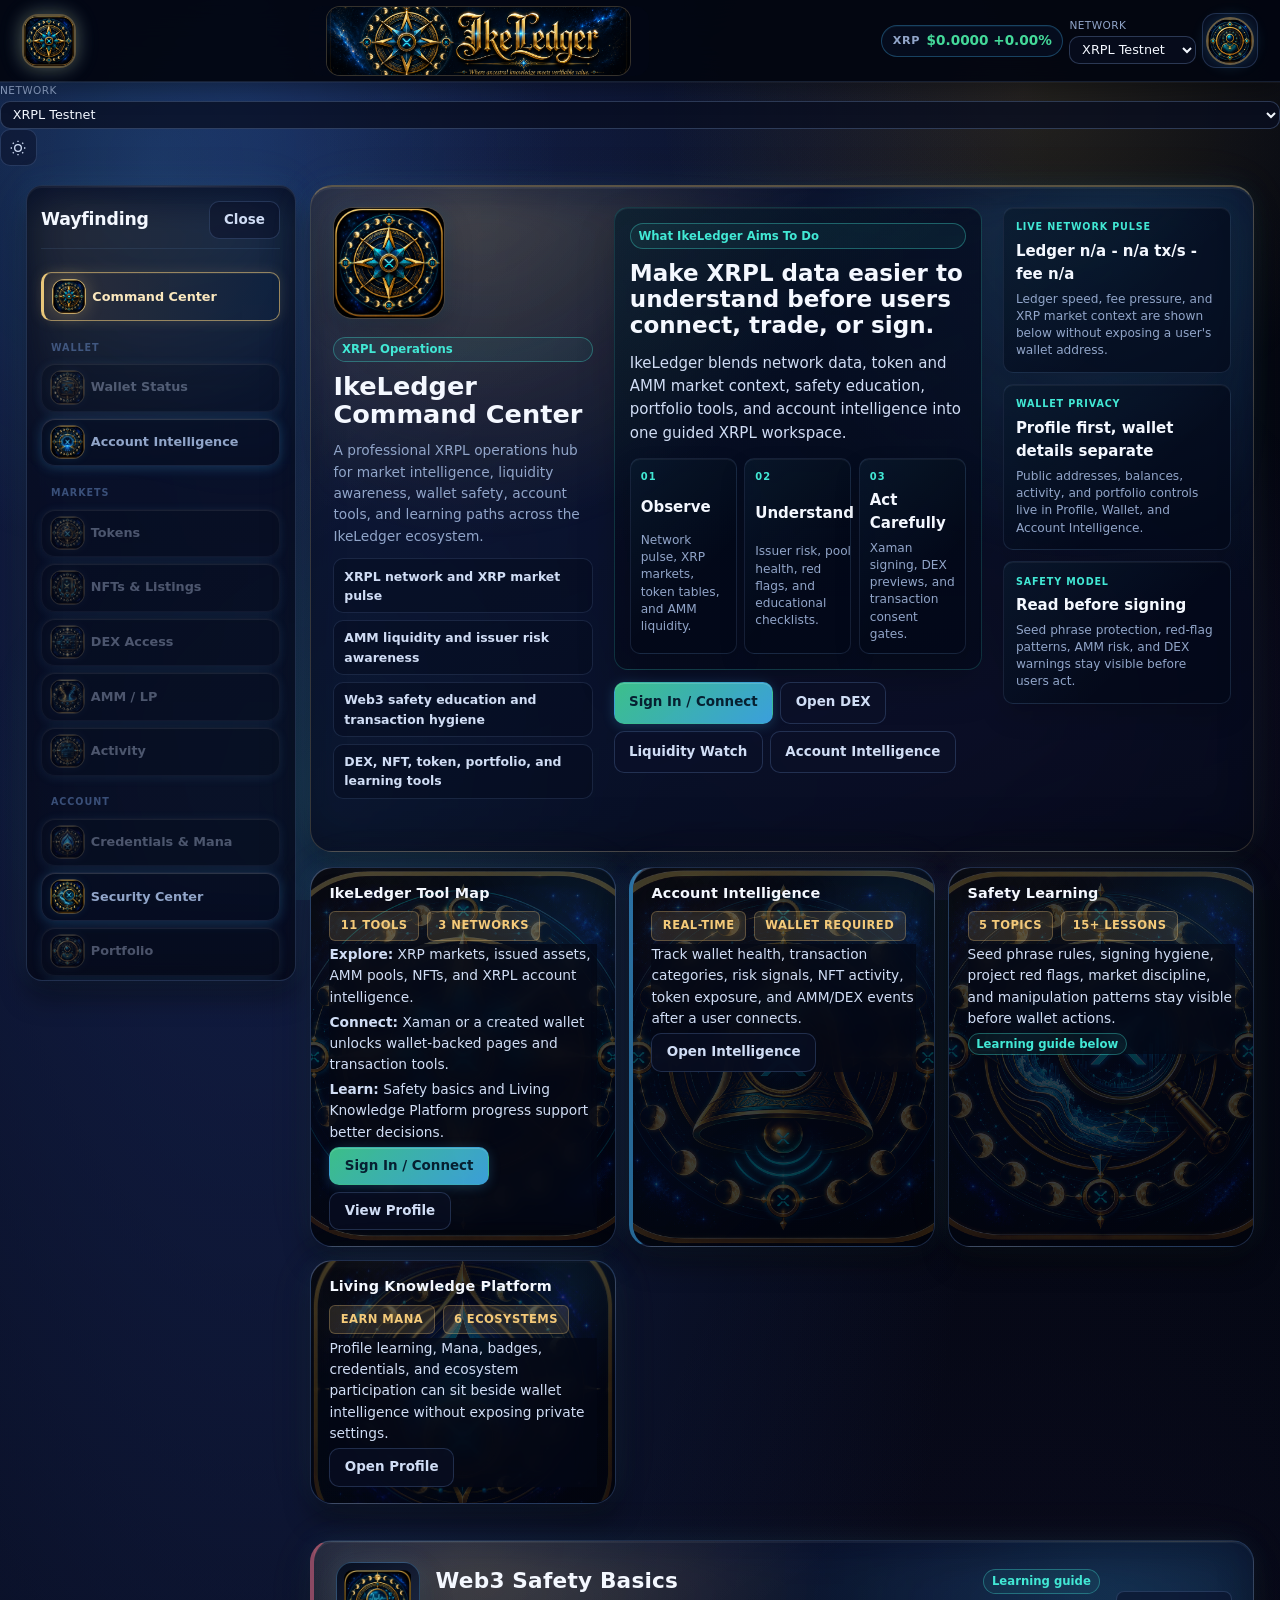
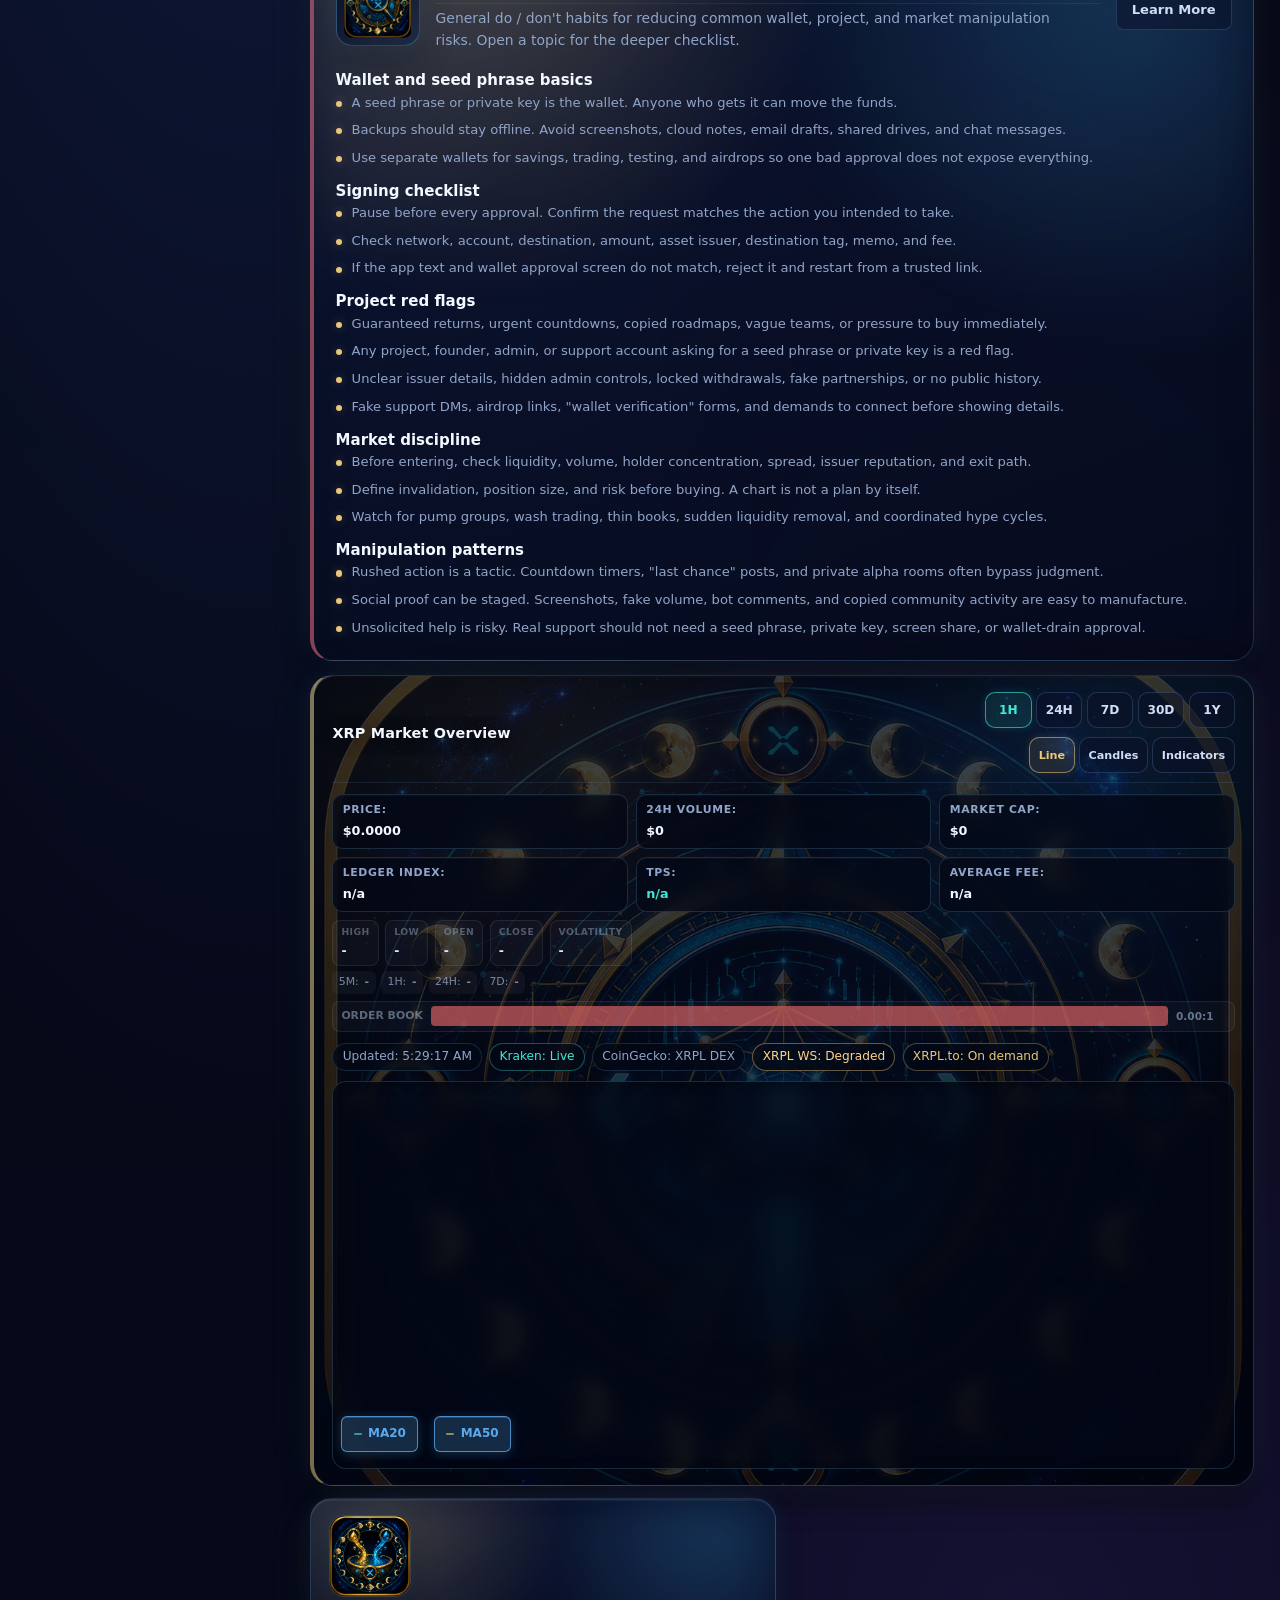
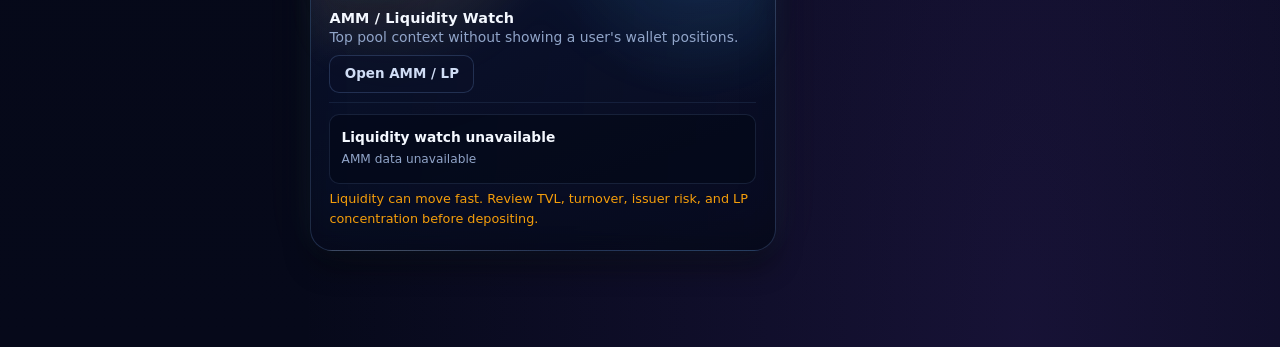
==== commit 6e629fcc: "putting the dex underconstruction and adding images" ====
--- a/index.html
+++ b/index.html
@@ -702,7 +702,7 @@
             <div class="page-hero">
               <img class="page-visual" src="./ikeledger/assets/images/ikedex.png" alt="DEX access" loading="lazy" />
               <h2>DEX Access</h2>
-              <p class="muted">On-chain order book trading via the XRPL native decentralized exchange.</p>
+              <p class="muted">Under construction while the XRPL DEX workflow is rebuilt for safer, quieter data loading.</p>
             </div>
             <div class="card-grid structured-grid dex-grid">
               <article class="glass-card wide dex-command-card">
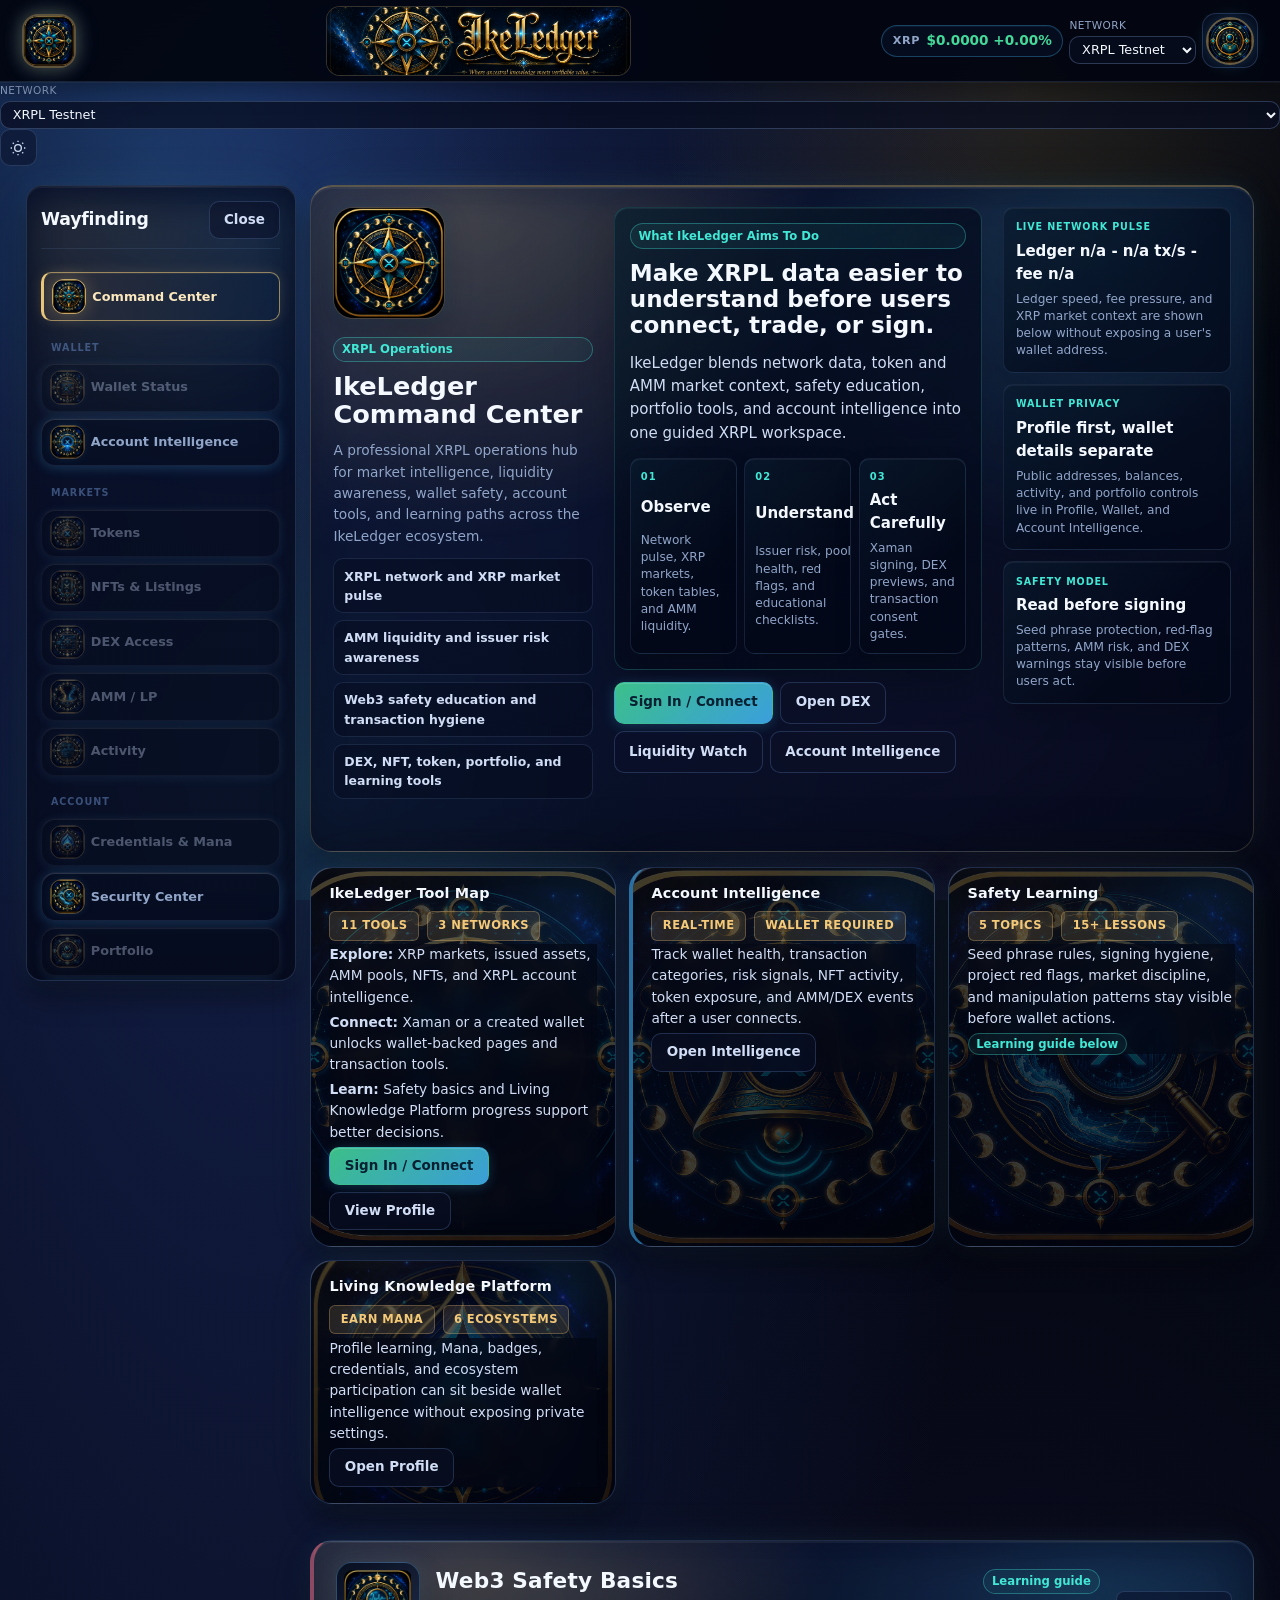
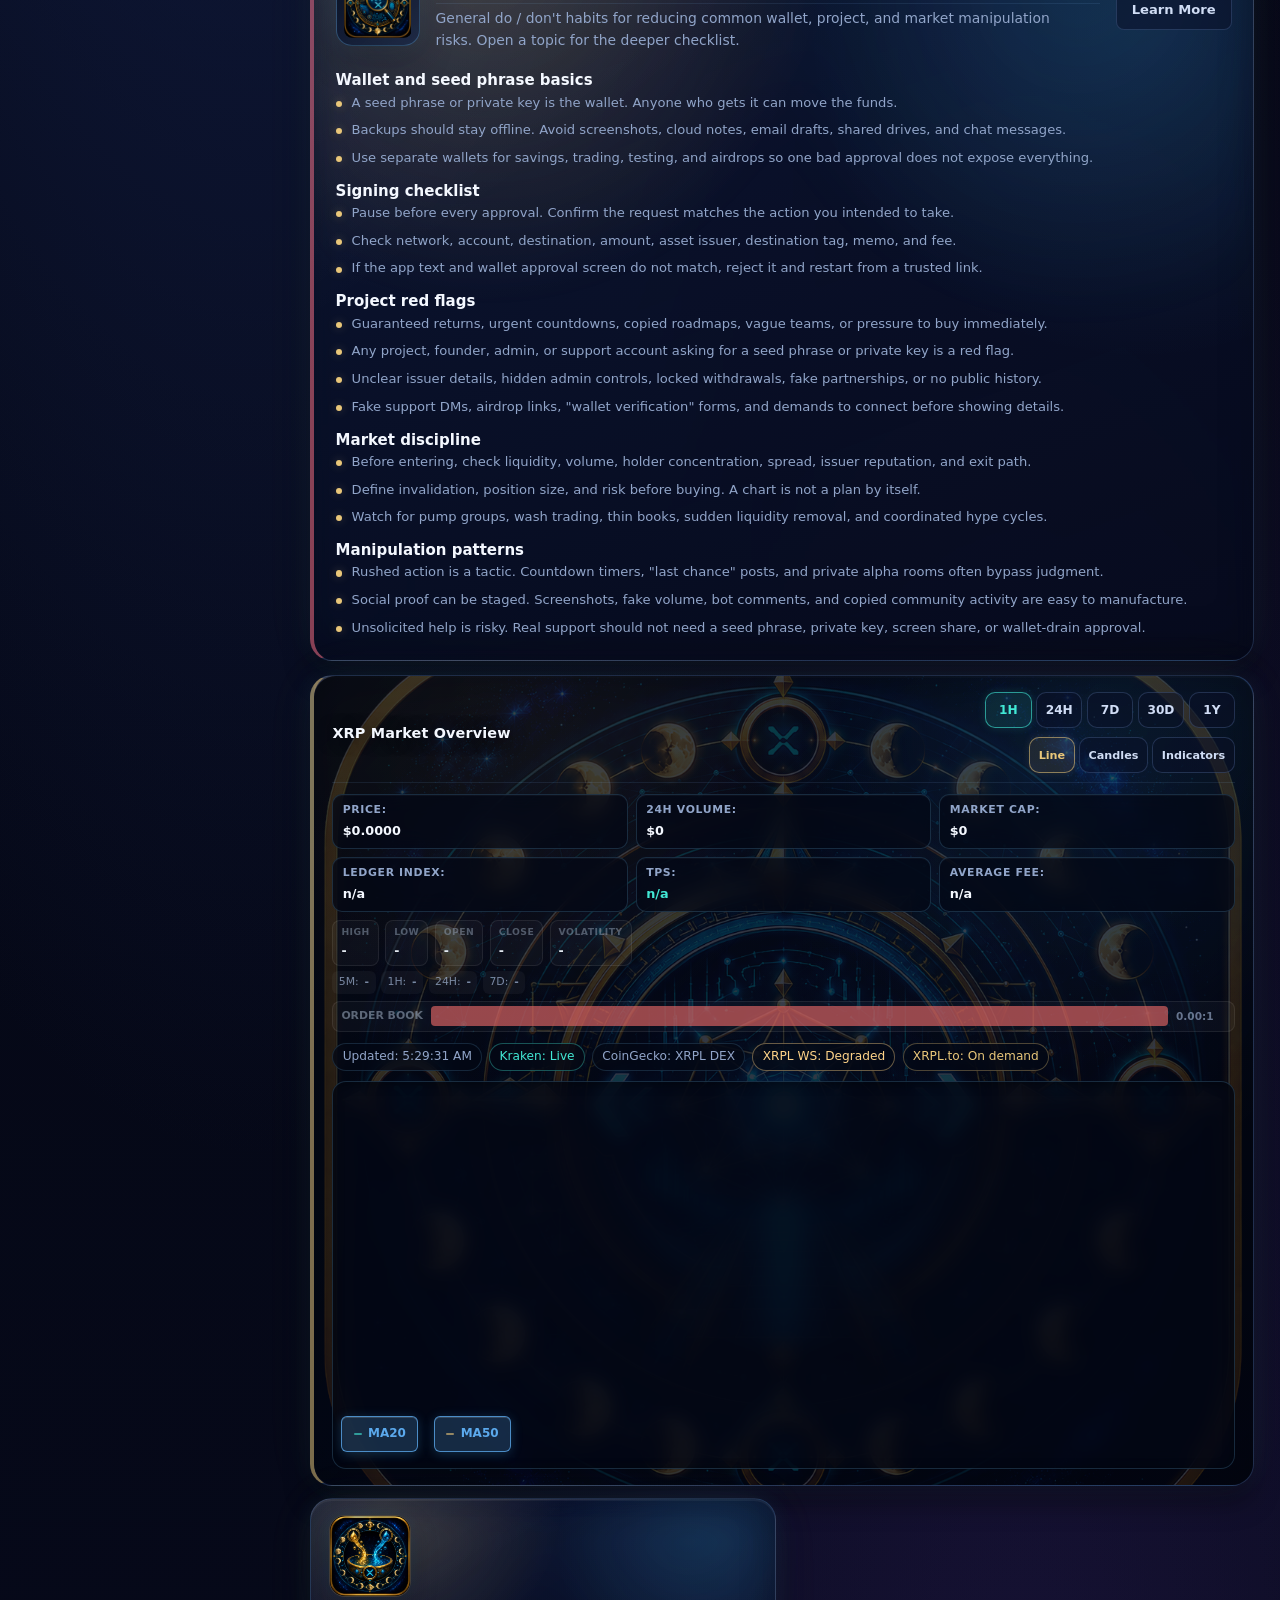
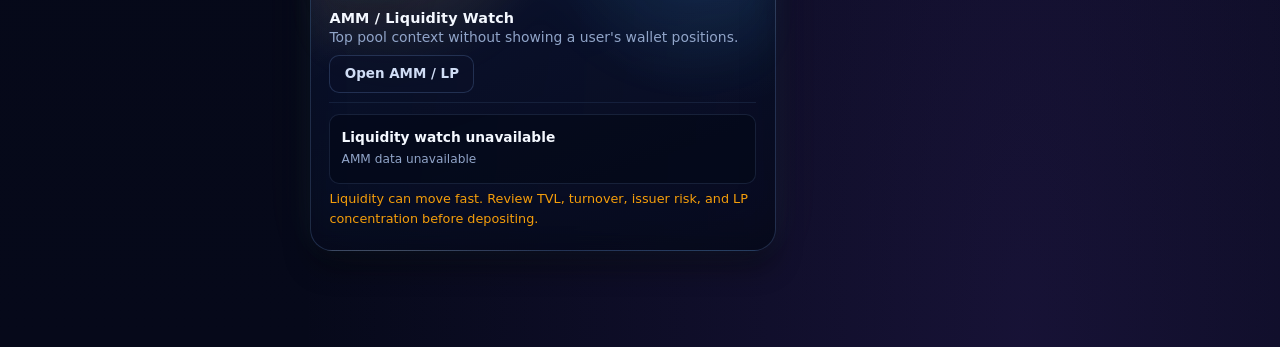
==== commit e4ee5411: "adding banner images" ====
--- a/index.html
+++ b/index.html
@@ -1194,15 +1194,15 @@
           <section class="page-section" data-page="profile">
             <article class="glass-card portfolio-unified-card">
               <div class="portfolio-unified-layout">
-                <aside class="profile-card profile-settings-card portfolio-studio-card" aria-hidden="true">
+                <section class="profile-card profile-settings-card portfolio-studio-card" aria-label="Profile settings">
               <div class="section-top">
                 <div>
                   <h2>Profile Settings</h2>
-                  <p class="muted">Edit the same identity, wallet view, and profile styling shown in the portfolio overview.</p>
+                  <p class="muted">Edit identity, profile media, wallet visibility, badge display, and portfolio styling directly on this page.</p>
                 </div>
                 <div class="button-row">
                   <button id="saveProfileButton" type="button">Save Settings</button>
-                  <button id="closeProfileSettingsButton" type="button" class="ghost">Close</button>
+                  <button id="closeProfileSettingsButton" type="button" class="ghost">View Portfolio</button>
                 </div>
               </div>
               <div class="profile-layout">
@@ -1467,7 +1467,7 @@
                   </details>
                 </div>
               </div>
-                </aside>
+                </section>
 
                 <section class="portfolio-primary-card" id="profileWalletCard">
               <div class="section-top">
@@ -1645,20 +1645,53 @@
             <div class="page-hero">
               <img class="page-visual" src="./ikeledger/assets/images/settings.png" alt="IkeLedger settings" loading="lazy" />
               <h2>Settings</h2>
-              <p class="muted">Customize your IkeLedger experience — appearance, privacy, and network preferences.</p>
-            </div>
-            <div class="card-grid overview-grid">
-              <article class="glass-card">
-                <h3>Appearance</h3>
+              <p class="muted">Control app appearance, session safety, network routing, and data services. Profile identity lives on the Profile page.</p>
+            </div>
+            <div class="settings-page-grid">
+              <article class="glass-card settings-group settings-feature-card">
+                <div class="section-top compact">
+                  <div>
+                    <h3>App Appearance</h3>
+                    <p class="muted">Global interface theme and accent controls.</p>
+                  </div>
+                  <span class="mode-pill">App UI</span>
+                </div>
                 <div class="card-content">
-                  <p>Change theme, accent color, and display preferences in the settings drawer.</p>
+                  <p>Use the drawer for quick theme changes that affect the whole workspace, not just your public profile design.</p>
                   <div class="button-row">
                     <button id="settingsPageOpenDrawerButton" type="button">Open Settings Drawer</button>
-                  </div>
-                </div>
-              </article>
-              <article class="glass-card">
-                <h3>Privacy &amp; Security</h3>
+                    <button type="button" class="ghost profile-wallet-nav-btn" data-nav="profile">Edit Profile Style</button>
+                  </div>
+                </div>
+              </article>
+              <article class="glass-card settings-group settings-feature-card">
+                <div class="section-top compact">
+                  <div>
+                    <h3>Profile Settings</h3>
+                    <p class="muted">Identity, avatar, banner, badges, sharing, and portfolio layout.</p>
+                  </div>
+                  <span class="mode-pill">Profile page</span>
+                </div>
+                <div class="card-content">
+                  <p>Profile-specific controls moved out of global Settings so the Profile page is the single place to edit what your portfolio shows.</p>
+                  <div class="settings-check-list">
+                    <span>Display name, handle, realm, and bio</span>
+                    <span>Avatar, banner, badge stack, and share URL</span>
+                    <span>Portfolio colors, layout, privacy preview, and section order</span>
+                  </div>
+                  <div class="button-row">
+                    <button type="button" class="profile-wallet-nav-btn" data-nav="profile">Open Profile Settings</button>
+                  </div>
+                </div>
+              </article>
+              <article class="glass-card settings-group settings-feature-card">
+                <div class="section-top compact">
+                  <div>
+                    <h3>Privacy &amp; Session</h3>
+                    <p class="muted">Local browser data, wallet connection state, and safety resets.</p>
+                  </div>
+                  <span class="mode-pill">Local only</span>
+                </div>
                 <div class="card-content">
                   <p><strong>No private keys:</strong> IkeLedger never requests or stores your seed phrase or secret key.</p>
                   <p><strong>Local storage only:</strong> Session data lives in your browser — not on any server.</p>
@@ -1669,22 +1702,39 @@
                   </div>
                 </div>
               </article>
-              <article class="glass-card">
-                <h3>Network Info</h3>
+              <article class="glass-card settings-group settings-feature-card">
+                <div class="section-top compact">
+                  <div>
+                    <h3>Network Routing</h3>
+                    <p class="muted">Understand which XRPL network the workspace is reading from.</p>
+                  </div>
+                  <span class="mode-pill">XRPL</span>
+                </div>
                 <div class="card-content">
                   <p><strong>Mainnet:</strong> Real XRP, real assets. Use with care.</p>
                   <p><strong>Testnet:</strong> Safe environment for learning and testing.</p>
                   <p class="muted">Switch networks via the selector in the top navigation bar.</p>
                 </div>
               </article>
-              <article class="glass-card">
-                <h3>Market Proxy</h3>
+              <article class="glass-card settings-group settings-feature-card wide">
+                <div class="section-top compact">
+                  <div>
+                    <h3>Data Services</h3>
+                    <p class="muted">Optional proxy/cache endpoints for market data and the future DEX indexer.</p>
+                  </div>
+                  <span class="mode-pill">Backend</span>
+                </div>
                 <div class="card-content">
                   <p>Optional cache/proxy endpoint for XRPL.to, CoinGecko, and token images.</p>
                   <label>
                     <span>Proxy Base URL</span>
                     <input id="marketProxyUrlInput" type="url" placeholder="http://127.0.0.1:8788" autocomplete="off" />
                   </label>
+                  <div class="settings-check-list">
+                    <span><strong>/market</strong> caches market and token API responses</span>
+                    <span><strong>/image</strong> proxies remote token artwork safely</span>
+                    <span><strong>/dex-history</strong> is ready for server-side issued-token candles</span>
+                  </div>
                   <div class="button-row">
                     <button id="saveMarketProxyButton" type="button">Save Proxy</button>
                     <button id="clearMarketProxyButton" type="button" class="ghost">Use Direct APIs</button>
--- a/ikeledger/css/ikeledger.css
+++ b/ikeledger/css/ikeledger.css
@@ -2916,30 +2916,31 @@
 }
 
 .page-section[data-page="profile"] .portfolio-studio-card {
-  position: fixed;
-  top: 0;
-  right: 0;
-  bottom: 0;
-  z-index: 38;
-  width: min(430px, 94vw);
+  position: relative;
+  z-index: 1;
+  width: 100%;
   max-height: none;
-  overflow: auto;
   min-width: 0;
+  margin-bottom: 1rem;
   padding: 1rem;
-  border-left: 1px solid rgba(var(--portfolio-accent-rgb), 0.28);
-  border-radius: var(--radius-xl) 0 0 var(--radius-xl);
+  border: var(--portfolio-card-border-width) solid color-mix(in srgb, var(--portfolio-card-border-color) 70%, transparent);
+  border-radius: var(--portfolio-card-radius);
   background:
     linear-gradient(155deg, rgba(var(--portfolio-accent-rgb), 0.13), transparent 34%),
-    rgba(4, 10, 24, 0.96);
+    rgba(var(--portfolio-card-rgb), 0.84);
   box-shadow:
-    -24px 0 70px rgba(0, 0, 0, 0.45),
-    0 0 calc(var(--portfolio-glow-size) * 0.65) rgba(var(--portfolio-accent-rgb), calc(var(--portfolio-glow-alpha) * 0.75));
-  transform: translateX(108%);
-  transition: transform 220ms ease;
-}
-
-.page-section[data-page="profile"] .portfolio-studio-card.open {
-  transform: translateX(0);
+    0 18px 42px rgba(0, 0, 0, 0.24),
+    0 0 calc(var(--portfolio-glow-size) * 0.45) rgba(var(--portfolio-accent-rgb), calc(var(--portfolio-glow-alpha) * 0.6));
+  transform: none;
+  transition: border-color 180ms ease, box-shadow 180ms ease;
+}
+
+.page-section[data-page="profile"] .portfolio-studio-card.open,
+.page-section[data-page="profile"] .portfolio-studio-card.is-focused {
+  border-color: color-mix(in srgb, var(--portfolio-card-border-color) 92%, white 8%);
+  box-shadow:
+    0 22px 52px rgba(0, 0, 0, 0.28),
+    0 0 calc(var(--portfolio-glow-size) * 0.85) rgba(var(--portfolio-accent-rgb), calc(var(--portfolio-glow-alpha) * 0.9));
 }
 
 .portfolio-showcase-hero {
@@ -4162,11 +4163,25 @@
   display: grid;
   grid-template-columns: repeat(2, minmax(0, 1fr));
   gap: 0.8rem;
+  align-items: stretch;
 }
 
 .settings-group {
   display: grid;
   gap: 0.55rem;
+}
+
+.settings-feature-card {
+  min-width: 0;
+}
+
+.settings-feature-card.wide {
+  grid-column: 1 / -1;
+}
+
+.settings-feature-card .card-content {
+  display: grid;
+  gap: 0.72rem;
 }
 
 .settings-group h4 {
@@ -4177,6 +4192,32 @@
   border-bottom: 1px solid rgba(118, 153, 212, 0.16);
   padding-bottom: 0.35rem;
   margin-bottom: 0.2rem;
+}
+
+.settings-check-list {
+  display: grid;
+  gap: 0.44rem;
+}
+
+.settings-check-list span {
+  display: flex;
+  align-items: flex-start;
+  gap: 0.42rem;
+  min-width: 0;
+  color: var(--ink-2);
+  font-size: 0.84rem;
+  line-height: 1.38;
+}
+
+.settings-check-list span::before {
+  content: "";
+  flex: 0 0 auto;
+  width: 0.44rem;
+  height: 0.44rem;
+  margin-top: 0.36rem;
+  border-radius: 50%;
+  background: var(--turquoise);
+  box-shadow: 0 0 12px rgba(66, 232, 213, 0.32);
 }
 
 /* ---------------------------------------------
@@ -4693,15 +4734,6 @@
   .page-section[data-page="profile"] .portfolio-studio-card {
     grid-column: 1;
     grid-row: auto;
-  }
-
-  .page-section[data-page="profile"] .portfolio-studio-card {
-    position: fixed;
-    max-height: none;
-    overflow: auto;
-    padding: 1rem;
-    border-left: 1px solid rgba(var(--portfolio-accent-rgb), 0.28);
-    border-top: 0;
   }
 
   .portfolio-studio-card .profile-summary {
@@ -9603,9 +9635,350 @@
   flex-wrap: wrap;
   gap: 0.5rem;
 }
+
+.dex-construction-mode .dex-command-card > .section-visual,
+.dex-construction-mode .dex-command-card > .section-top,
+.dex-construction-mode .dex-stats-header,
+.dex-construction-mode .dex-trading-layout,
+.dex-construction-mode .dex-risk-reward-card,
+.dex-construction-mode .dex-preview-card,
+.dex-construction-mode .dex-execution-card,
+.dex-construction-mode .dex-safety-card,
+.dex-construction-mode .dex-insight-panel {
+  display: none;
+}
+
+.dex-construction-mode .dex-analysis-card .section-top p::after {
+  content: " DEX token/order-book calls are paused; this chart uses live XRP/USD market data only.";
+}
+
+.dex-construction-mode .dex-asset-picker-group,
+.dex-construction-mode .dex-ctrl-divider:first-of-type {
+  display: none;
+}
+
 .dex-access-panel {
   padding: 0.75rem 0;
 }
+
+.dex-construction-panel {
+  position: relative;
+  display: grid;
+  gap: 1rem;
+  padding: 1.2rem;
+  border: 1px solid rgba(233, 199, 122, 0.28);
+  border-radius: 14px;
+  background:
+    linear-gradient(135deg, rgba(233, 199, 122, 0.12), rgba(70, 188, 255, 0.06)),
+    rgba(6, 12, 24, 0.78);
+  box-shadow: 0 18px 44px rgba(0, 0, 0, 0.24);
+}
+
+.dex-construction-panel__banner {
+  width: 100%;
+  max-height: 280px;
+  object-fit: cover;
+  border-radius: 10px;
+  border: 1px solid rgba(233, 199, 122, 0.22);
+  background: rgba(3, 8, 18, 0.5);
+}
+
+.dex-construction-panel__headline {
+  display: grid;
+  grid-template-columns: 72px minmax(0, 1fr);
+  align-items: center;
+  gap: 0.9rem;
+}
+
+.dex-construction-panel__icon {
+  width: 72px;
+  height: 72px;
+  object-fit: cover;
+  border-radius: 14px;
+  border: 1px solid rgba(233, 199, 122, 0.28);
+  box-shadow: 0 10px 28px rgba(0, 0, 0, 0.28);
+}
+
+.dex-construction-panel__badge {
+  width: fit-content;
+  padding: 0.35rem 0.65rem;
+  border: 1px solid rgba(233, 199, 122, 0.45);
+  border-radius: 999px;
+  color: rgba(233, 199, 122, 0.98);
+  background: rgba(233, 199, 122, 0.10);
+  font-size: 0.72rem;
+  font-weight: 800;
+  letter-spacing: 0.12em;
+  text-transform: uppercase;
+}
+
+.dex-construction-panel h3,
+.dex-construction-panel h4 {
+  margin: 0;
+}
+
+.dex-construction-panel h4 {
+  display: flex;
+  align-items: center;
+  gap: 0.45rem;
+  flex-wrap: wrap;
+}
+
+.dex-construction-panel p {
+  margin: 0;
+  color: rgba(226, 232, 240, 0.86);
+  line-height: 1.62;
+}
+
+.dex-construction-grid {
+  display: grid;
+  grid-template-columns: minmax(0, 1fr) minmax(0, 1fr);
+  gap: 1rem;
+}
+
+.dex-construction-grid article {
+  padding: 0.9rem;
+  border: 1px solid rgba(99, 183, 255, 0.16);
+  border-radius: 10px;
+  background: rgba(3, 8, 18, 0.46);
+}
+
+.dex-construction-grid ul {
+  margin: 0.55rem 0 0;
+  padding-left: 1.1rem;
+  color: rgba(226, 232, 240, 0.82);
+}
+
+.dex-construction-grid li {
+  margin: 0.35rem 0;
+  line-height: 1.45;
+}
+
+.dex-learning-path {
+  display: grid;
+  grid-template-columns: repeat(3, minmax(0, 1fr));
+  gap: 0.8rem;
+}
+
+.dex-learning-path article {
+  display: grid;
+  gap: 0.5rem;
+  padding: 0.95rem;
+  border: 1px solid rgba(70, 188, 255, 0.18);
+  border-radius: 10px;
+  background:
+    linear-gradient(180deg, rgba(70, 188, 255, 0.08), rgba(3, 8, 18, 0.35)),
+    rgba(3, 8, 18, 0.48);
+}
+
+.dex-learning-path article > span {
+  width: fit-content;
+  padding: 0.2rem 0.5rem;
+  border: 1px solid rgba(70, 188, 255, 0.3);
+  border-radius: 999px;
+  color: rgba(125, 211, 252, 0.96);
+  background: rgba(70, 188, 255, 0.09);
+  font-size: 0.72rem;
+  font-weight: 900;
+  text-transform: uppercase;
+}
+
+.dex-construction-roadmap {
+  display: grid;
+  grid-template-columns: repeat(3, minmax(0, 1fr));
+  gap: 0.8rem;
+}
+
+.dex-construction-roadmap article {
+  display: grid;
+  gap: 0.45rem;
+  padding: 0.9rem;
+  border: 1px solid rgba(233, 199, 122, 0.18);
+  border-radius: 10px;
+  background: rgba(233, 199, 122, 0.06);
+}
+
+.dex-construction-roadmap span {
+  width: fit-content;
+  padding: 0.2rem 0.45rem;
+  border-radius: 999px;
+  color: rgba(10, 16, 28, 0.95);
+  background: rgba(233, 199, 122, 0.92);
+  font-size: 0.72rem;
+  font-weight: 900;
+}
+
+.dex-chart-learning {
+  display: flex;
+  align-items: center;
+  justify-content: space-between;
+  gap: 0.9rem;
+  padding: 0.9rem;
+  border: 1px solid rgba(34, 197, 94, 0.18);
+  border-radius: 10px;
+  background: rgba(34, 197, 94, 0.07);
+  color: rgba(226, 232, 240, 0.84);
+  line-height: 1.5;
+}
+
+.dex-chart-learning div {
+  display: grid;
+  gap: 0.25rem;
+}
+
+.dex-chart-learning strong {
+  color: rgba(134, 239, 172, 0.95);
+}
+
+.dex-learn-tip {
+  position: relative;
+  display: inline-grid;
+  place-items: center;
+  flex: 0 0 auto;
+  width: 1.25rem;
+  height: 1.25rem;
+  border: 1px solid rgba(233, 199, 122, 0.45);
+  border-radius: 999px;
+  color: rgba(10, 16, 28, 0.95);
+  background: rgba(233, 199, 122, 0.92);
+  cursor: help;
+  font-size: 0.78rem;
+  font-weight: 900;
+  line-height: 1;
+  outline: none;
+}
+
+.dex-learn-tip::after {
+  content: attr(aria-label);
+  position: absolute;
+  z-index: 20;
+  left: 50%;
+  bottom: calc(100% + 0.65rem);
+  width: min(18rem, 72vw);
+  padding: 0.7rem 0.75rem;
+  border: 1px solid rgba(233, 199, 122, 0.28);
+  border-radius: 8px;
+  color: rgba(226, 232, 240, 0.95);
+  background: rgba(3, 8, 18, 0.96);
+  box-shadow: 0 18px 36px rgba(0, 0, 0, 0.3);
+  font-size: 0.78rem;
+  font-weight: 650;
+  line-height: 1.45;
+  opacity: 0;
+  pointer-events: none;
+  text-transform: none;
+  transform: translate(-50%, 0.35rem);
+  transition: opacity 160ms ease, transform 160ms ease;
+}
+
+.dex-learn-tip::before {
+  content: "";
+  position: absolute;
+  left: 50%;
+  bottom: calc(100% + 0.25rem);
+  border: 0.35rem solid transparent;
+  border-top: 0;
+  border-bottom-color: rgba(3, 8, 18, 0.96);
+  opacity: 0;
+  transform: translate(-50%, 0.35rem);
+  transition: opacity 160ms ease, transform 160ms ease;
+}
+
+.dex-learn-tip:hover::after,
+.dex-learn-tip:focus-visible::after,
+.dex-learn-tip:hover::before,
+.dex-learn-tip:focus-visible::before {
+  opacity: 1;
+  transform: translate(-50%, 0);
+}
+
+.dex-learn-tip:focus-visible {
+  box-shadow: 0 0 0 3px rgba(233, 199, 122, 0.22);
+}
+
+.dex-learn-tip--wide::after {
+  width: min(22rem, 76vw);
+}
+
+.dex-education-strip {
+  display: flex;
+  gap: 0.55rem;
+  align-items: flex-start;
+  padding: 0.85rem;
+  border: 1px solid rgba(70, 188, 255, 0.18);
+  border-radius: 10px;
+  background: rgba(70, 188, 255, 0.07);
+  color: rgba(226, 232, 240, 0.84);
+  line-height: 1.5;
+}
+
+.dex-education-strip strong {
+  color: rgba(99, 183, 255, 0.95);
+  white-space: nowrap;
+}
+
+.dex-construction-panel__note {
+  padding-top: 0.85rem;
+  border-top: 1px solid rgba(99, 183, 255, 0.15);
+  font-size: 0.9rem;
+}
+
+@media (max-width: 760px) {
+  .dex-construction-panel__banner {
+    max-height: 190px;
+  }
+
+  .dex-construction-panel__headline {
+    grid-template-columns: 56px minmax(0, 1fr);
+  }
+
+  .dex-construction-panel__icon {
+    width: 56px;
+    height: 56px;
+    border-radius: 12px;
+  }
+
+  .dex-construction-grid {
+    grid-template-columns: 1fr;
+  }
+
+  .dex-learning-path {
+    grid-template-columns: 1fr;
+  }
+
+  .dex-construction-roadmap {
+    grid-template-columns: 1fr;
+  }
+
+  .dex-chart-learning {
+    align-items: flex-start;
+  }
+
+  .dex-learn-tip::after {
+    left: auto;
+    right: -0.25rem;
+    width: min(17rem, 78vw);
+    transform: translate(0, 0.35rem);
+  }
+
+  .dex-learn-tip::before {
+    left: auto;
+    right: 0.2rem;
+    transform: translate(0, 0.35rem);
+  }
+
+  .dex-learn-tip:hover::after,
+  .dex-learn-tip:focus-visible::after,
+  .dex-learn-tip:hover::before,
+  .dex-learn-tip:focus-visible::before {
+    transform: translate(0, 0);
+  }
+
+  .dex-education-strip {
+    display: grid;
+  }
+}
+
 .dex-access-connected {
   display: flex;
   align-items: center;
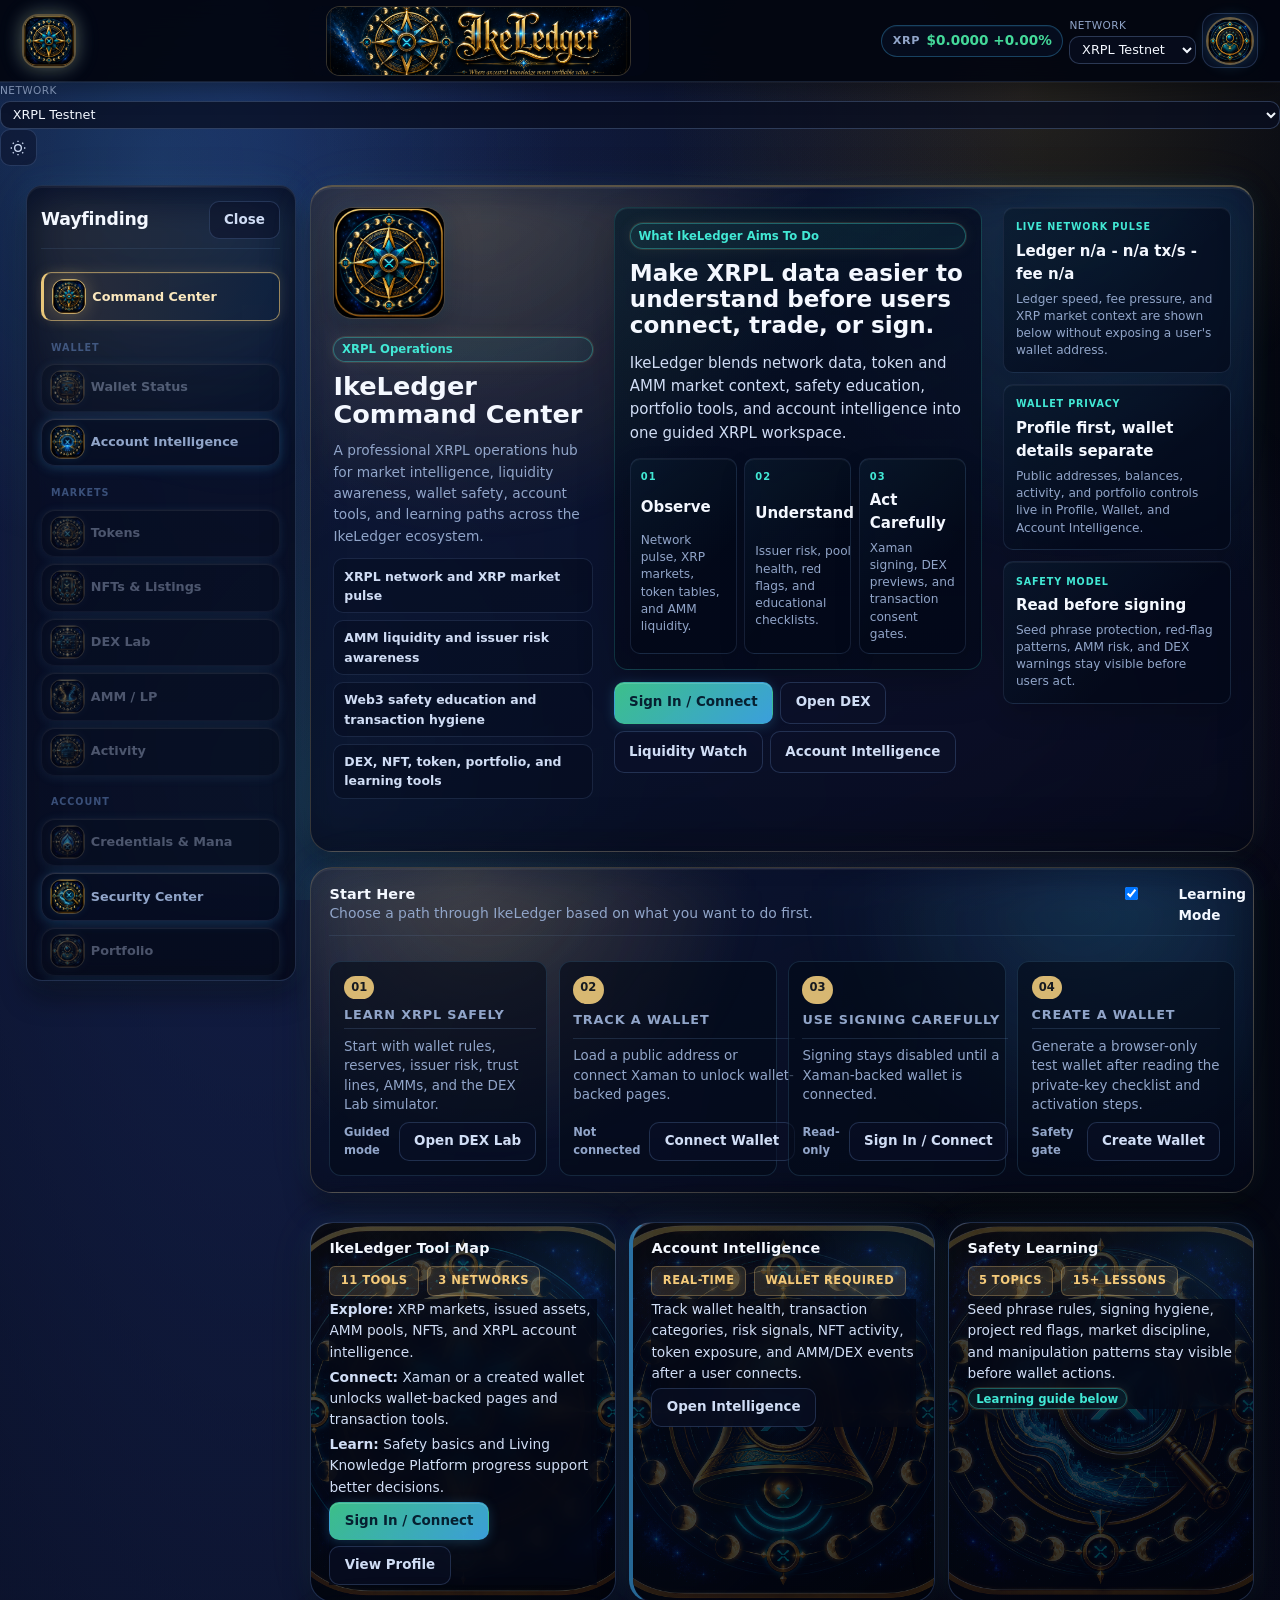
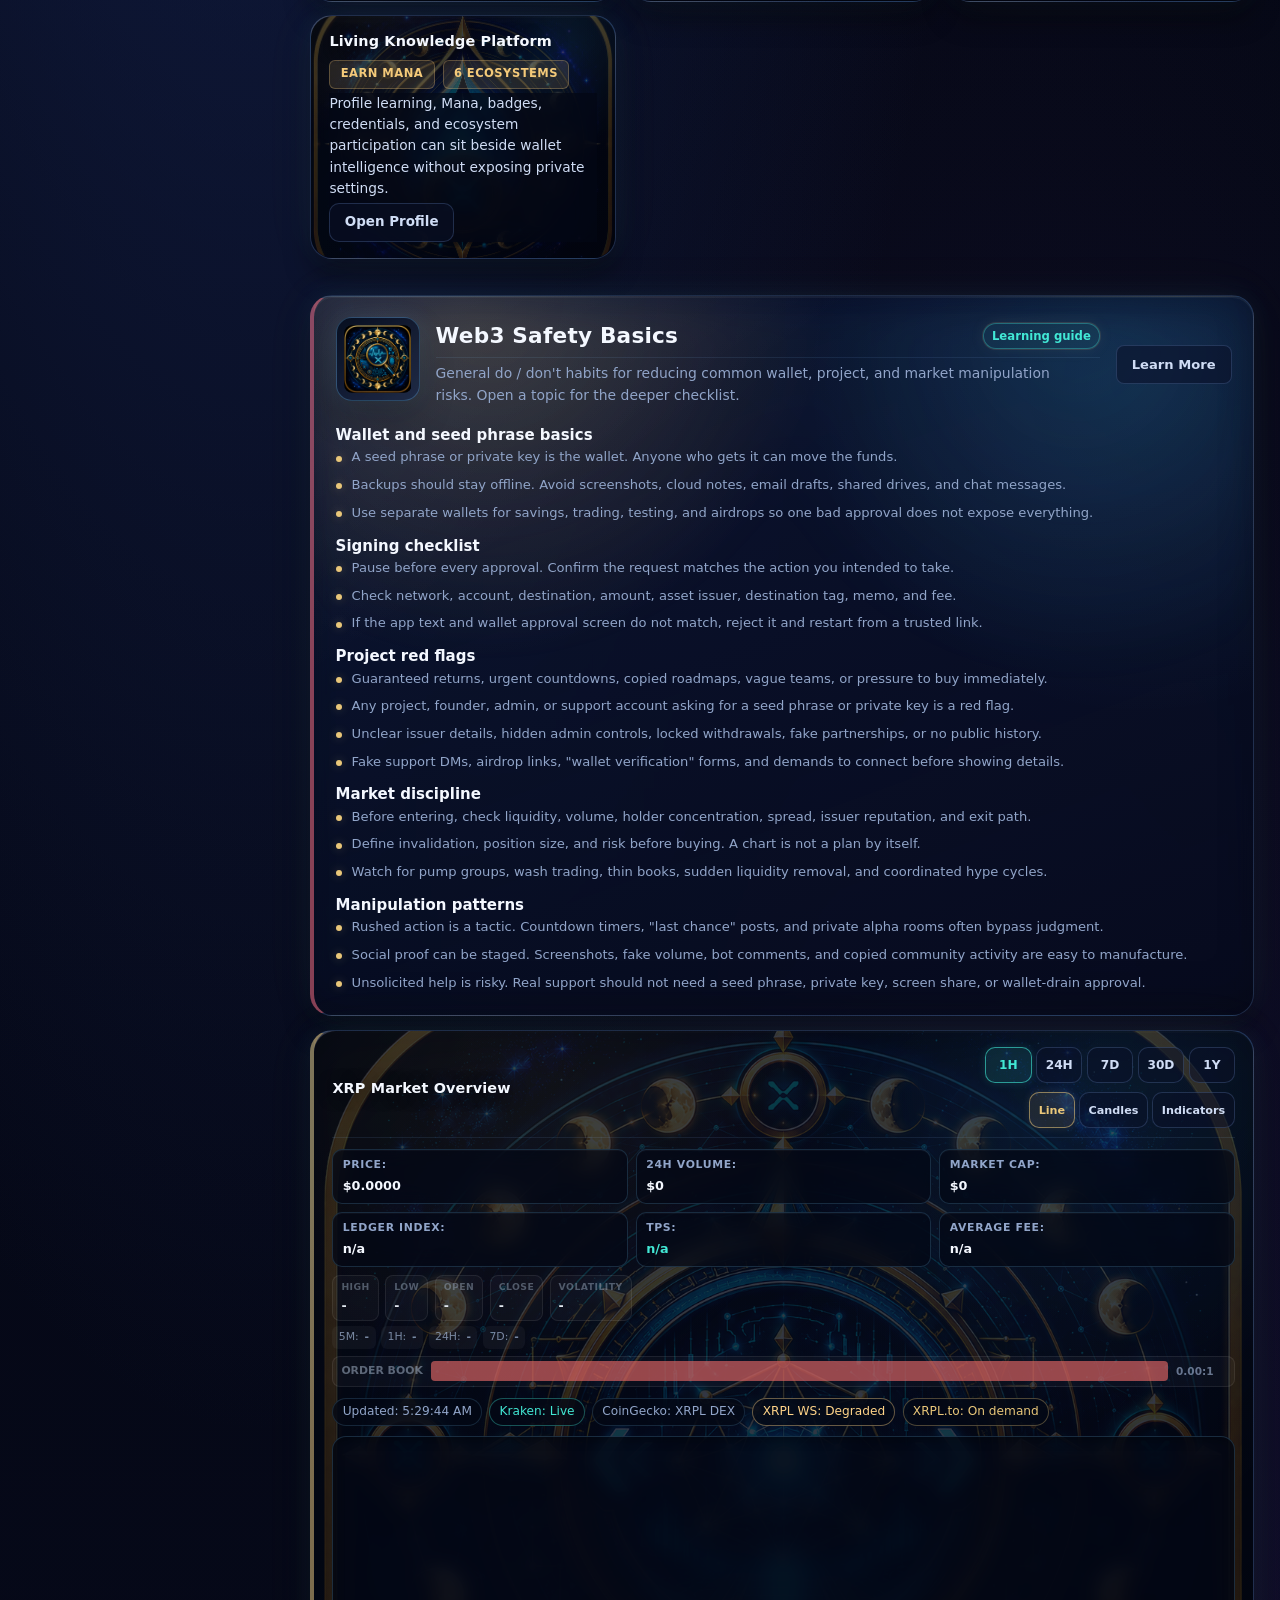
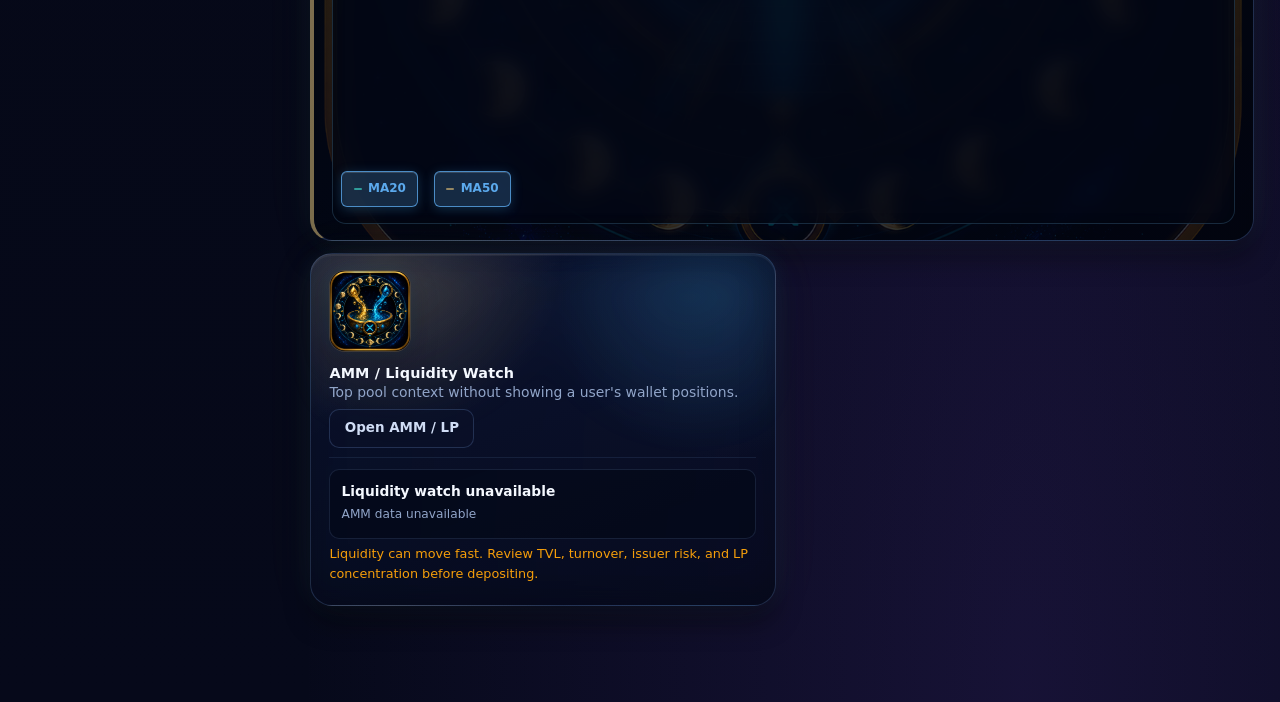
==== commit 70a4c0d0: "working on organizing and asthetics" ====
--- a/index.html
+++ b/index.html
@@ -79,7 +79,7 @@
             <div class="nav-section-label">Markets</div>
             <button class="sidebar-btn" data-page="tokens" type="button"><span class="nav-icon"><img src="./ikeledger/assets/images/tokens.png" alt="" /></span>Tokens</button>
             <button class="sidebar-btn" data-page="nfts" type="button"><span class="nav-icon"><img src="./ikeledger/assets/images/ikenft.png" alt="" /></span>NFTs & Listings</button>
-            <button class="sidebar-btn" data-page="dex" type="button"><span class="nav-icon"><img src="./ikeledger/assets/images/ikedex.png" alt="" /></span>DEX Access</button>
+            <button class="sidebar-btn" data-page="dex" type="button"><span class="nav-icon"><img src="./ikeledger/assets/images/ikedex.png" alt="" /></span>DEX Lab</button>
             <button class="sidebar-btn" data-page="amm" type="button"><span class="nav-icon"><img src="./ikeledger/assets/images/ikeamm.png" alt="" /></span>AMM / LP</button>
             <button class="sidebar-btn" data-page="activity" type="button"><span class="nav-icon"><img src="./ikeledger/assets/images/activity.png" alt="" /></span>Activity</button>
 
@@ -264,6 +264,20 @@
                 </div>
               </div>
             </article>
+
+            <section class="glass-card command-onboarding-card" aria-label="IkeLedger onboarding">
+              <div class="section-top">
+                <div>
+                  <h3>Start Here</h3>
+                  <p class="muted">Choose a path through IkeLedger based on what you want to do first.</p>
+                </div>
+                <label class="learning-mode-toggle">
+                  <input id="learningModeToggle" type="checkbox" />
+                  <span>Learning Mode</span>
+                </label>
+              </div>
+              <div id="onboardingPathPanel" class="onboarding-path-grid"></div>
+            </section>
 
             <section id="commandOverviewCards" class="card-grid overview-grid">
               <article class="glass-card command-bg-card wallet-connection-card">
@@ -627,6 +641,16 @@
                 <span class="kpi-value" id="walletStatusTps">-</span>
               </div>
             </div>
+            <article class="glass-card wallet-health-card">
+              <div class="section-top">
+                <div>
+                  <h3>Wallet Health Checkup</h3>
+                  <p class="muted">A quick readiness score based on account loading, reserve pressure, owned objects, trust lines, and network risk.</p>
+                </div>
+                <span class="mode-pill">Daily check</span>
+              </div>
+              <div id="walletHealthPanel" class="wallet-health-panel"></div>
+            </article>
             <div class="card-grid overview-grid">
               <article class="glass-card card-account">
                 <img class="card-visual" src="./ikeledger/assets/images/ikewallet.png" alt="Account overview" loading="lazy" />
@@ -701,8 +725,8 @@
           <section class="page-section" data-page="dex">
             <div class="page-hero">
               <img class="page-visual" src="./ikeledger/assets/images/ikedex.png" alt="DEX access" loading="lazy" />
-              <h2>DEX Access</h2>
-              <p class="muted">Under construction while the XRPL DEX workflow is rebuilt for safer, quieter data loading.</p>
+              <h2>DEX Lab</h2>
+              <p class="muted">Educational DEX simulator preview with live XRP/USD chart context while issued-token trading is rebuilt.</p>
             </div>
             <div class="card-grid structured-grid dex-grid">
               <article class="glass-card wide dex-command-card">
@@ -1194,15 +1218,15 @@
           <section class="page-section" data-page="profile">
             <article class="glass-card portfolio-unified-card">
               <div class="portfolio-unified-layout">
-                <section class="profile-card profile-settings-card portfolio-studio-card" aria-label="Profile settings">
+                <aside class="profile-card profile-settings-card portfolio-studio-card" aria-hidden="true" aria-label="Profile settings panel">
               <div class="section-top">
                 <div>
                   <h2>Profile Settings</h2>
-                  <p class="muted">Edit identity, profile media, wallet visibility, badge display, and portfolio styling directly on this page.</p>
+                  <p class="muted">Edit identity, profile media, wallet visibility, badge display, and portfolio styling without changing the public profile view.</p>
                 </div>
                 <div class="button-row">
                   <button id="saveProfileButton" type="button">Save Settings</button>
-                  <button id="closeProfileSettingsButton" type="button" class="ghost">View Portfolio</button>
+                  <button id="closeProfileSettingsButton" type="button" class="ghost">Close</button>
                 </div>
               </div>
               <div class="profile-layout">
@@ -1467,7 +1491,7 @@
                   </details>
                 </div>
               </div>
-                </section>
+                </aside>
 
                 <section class="portfolio-primary-card" id="profileWalletCard">
               <div class="section-top">
@@ -1652,15 +1676,22 @@
                 <div class="section-top compact">
                   <div>
                     <h3>App Appearance</h3>
-                    <p class="muted">Global interface theme and accent controls.</p>
+                    <p class="muted">Global interface theme, accent controls, and guided learning overlays.</p>
                   </div>
                   <span class="mode-pill">App UI</span>
                 </div>
                 <div class="card-content">
                   <p>Use the drawer for quick theme changes that affect the whole workspace, not just your public profile design.</p>
+                  <label class="settings-toggle-row">
+                    <input id="settingsLearningModeToggle" type="checkbox" />
+                    <span>
+                      <strong>Learning Mode</strong>
+                      <em>Show more guided explanations, safety nudges, and simulator-first language.</em>
+                    </span>
+                  </label>
                   <div class="button-row">
                     <button id="settingsPageOpenDrawerButton" type="button">Open Settings Drawer</button>
-                    <button type="button" class="ghost profile-wallet-nav-btn" data-nav="profile">Edit Profile Style</button>
+                    <button id="settingsPageProfileStyleButton" type="button" class="ghost">Edit Profile Style</button>
                   </div>
                 </div>
               </article>
@@ -1670,17 +1701,17 @@
                     <h3>Profile Settings</h3>
                     <p class="muted">Identity, avatar, banner, badges, sharing, and portfolio layout.</p>
                   </div>
-                  <span class="mode-pill">Profile page</span>
+                  <span class="mode-pill">Editor panel</span>
                 </div>
                 <div class="card-content">
-                  <p>Profile-specific controls moved out of global Settings so the Profile page is the single place to edit what your portfolio shows.</p>
+                  <p>Open the dedicated editor panel when you want to change what your portfolio shows, while keeping the Profile page focused on the public-facing view.</p>
                   <div class="settings-check-list">
                     <span>Display name, handle, realm, and bio</span>
                     <span>Avatar, banner, badge stack, and share URL</span>
                     <span>Portfolio colors, layout, privacy preview, and section order</span>
                   </div>
                   <div class="button-row">
-                    <button type="button" class="profile-wallet-nav-btn" data-nav="profile">Open Profile Settings</button>
+                    <button id="settingsPageProfileSettingsButton" type="button">Open Profile Settings</button>
                   </div>
                 </div>
               </article>
@@ -1735,6 +1766,7 @@
                     <span><strong>/image</strong> proxies remote token artwork safely</span>
                     <span><strong>/dex-history</strong> is ready for server-side issued-token candles</span>
                   </div>
+                  <div id="settingsBackendStatusPanel" class="settings-backend-status" aria-live="polite"></div>
                   <div class="button-row">
                     <button id="saveMarketProxyButton" type="button">Save Proxy</button>
                     <button id="clearMarketProxyButton" type="button" class="ghost">Use Direct APIs</button>
@@ -1788,6 +1820,13 @@
                 <option value="gold">Mana Gold</option>
                 <option value="emerald">Emerald</option>
               </select>
+            </label>
+            <label class="settings-toggle-row">
+              <input id="drawerLearningModeToggle" type="checkbox" />
+              <span>
+                <strong>Learning Mode</strong>
+                <em>Extra guidance and safety-first explanations.</em>
+              </span>
             </label>
           </div>
         </section>
--- a/ikeledger/css/ikeledger.css
+++ b/ikeledger/css/ikeledger.css
@@ -1643,6 +1643,83 @@
 
 .wallet-balance-strip strong { color: var(--mana-gold); }
 
+.wallet-health-card {
+  display: grid;
+  gap: 0.85rem;
+  margin-bottom: 0.9rem;
+}
+
+.wallet-health-panel {
+  display: grid;
+  grid-template-columns: 150px minmax(0, 1fr);
+  gap: 0.85rem;
+  align-items: stretch;
+}
+
+.wallet-health-panel > p {
+  grid-column: 1 / -1;
+  margin: 0;
+}
+
+.wallet-health-score {
+  display: grid;
+  place-items: center;
+  align-content: center;
+  gap: 0.15rem;
+  min-height: 130px;
+  border: 1px solid rgba(118, 153, 212, 0.18);
+  border-radius: 14px;
+  background: rgba(8, 15, 36, 0.58);
+}
+
+.wallet-health-score strong {
+  font-size: 2.8rem;
+  line-height: 1;
+}
+
+.wallet-health-score span {
+  color: var(--ink-2);
+  font-size: 0.82rem;
+  font-weight: 800;
+}
+
+.wallet-health-score.safe { border-color: rgba(68, 217, 153, 0.32); background: rgba(68, 217, 153, 0.08); }
+.wallet-health-score.low { border-color: rgba(233, 199, 122, 0.32); background: rgba(233, 199, 122, 0.08); }
+.wallet-health-score.medium { border-color: rgba(247, 185, 85, 0.34); background: rgba(247, 185, 85, 0.08); }
+
+.wallet-health-checks {
+  display: grid;
+  grid-template-columns: repeat(2, minmax(0, 1fr));
+  gap: 0.55rem;
+}
+
+.wallet-health-check {
+  display: grid;
+  gap: 0.2rem;
+  min-width: 0;
+  padding: 0.7rem;
+  border: 1px solid rgba(118, 153, 212, 0.15);
+  border-radius: 12px;
+  background: rgba(8, 15, 36, 0.5);
+}
+
+.wallet-health-check span {
+  color: var(--ink-2);
+  font-size: 0.74rem;
+}
+
+.wallet-health-check strong {
+  overflow: hidden;
+  color: var(--ink-0);
+  font-size: 0.9rem;
+  text-overflow: ellipsis;
+  white-space: nowrap;
+}
+
+.wallet-health-check.ok { border-color: rgba(68, 217, 153, 0.2); }
+.wallet-health-check.warn { border-color: rgba(247, 185, 85, 0.25); }
+.wallet-health-check.info { border-color: rgba(70, 188, 255, 0.2); }
+
 /* ---------------------------------------------
    Portfolio KPI Grid
    --------------------------------------------- */
@@ -2565,6 +2642,68 @@
     radial-gradient(circle at 12% 0%, rgba(233, 199, 122, 0.12), transparent 34%),
     radial-gradient(circle at 84% 8%, rgba(70, 188, 255, 0.14), transparent 36%),
     rgba(5, 12, 30, 0.8);
+}
+
+.command-onboarding-card {
+  display: grid;
+  gap: 0.9rem;
+  margin-bottom: 0.9rem;
+  border-color: rgba(233, 199, 122, 0.22);
+  background:
+    linear-gradient(125deg, rgba(233, 199, 122, 0.1), transparent 42%),
+    rgba(5, 12, 30, 0.78);
+}
+
+.onboarding-path-grid {
+  display: grid;
+  grid-template-columns: repeat(4, minmax(0, 1fr));
+  gap: 0.7rem;
+}
+
+.onboarding-path-card {
+  display: grid;
+  gap: 0.48rem;
+  min-width: 0;
+  padding: 0.85rem;
+  border: 1px solid rgba(116, 202, 255, 0.15);
+  border-radius: 12px;
+  background: rgba(4, 10, 24, 0.6);
+}
+
+.onboarding-path-card > span {
+  width: fit-content;
+  padding: 0.18rem 0.45rem;
+  border-radius: 999px;
+  color: rgba(10, 16, 28, 0.94);
+  background: rgba(233, 199, 122, 0.92);
+  font-size: 0.72rem;
+  font-weight: 900;
+}
+
+.onboarding-path-card h4,
+.onboarding-path-card p {
+  margin: 0;
+}
+
+.onboarding-path-card p {
+  color: var(--ink-2);
+  font-size: 0.84rem;
+  line-height: 1.45;
+}
+
+.onboarding-path-footer {
+  display: flex;
+  align-items: center;
+  justify-content: space-between;
+  gap: 0.55rem;
+  margin-top: auto;
+}
+
+.onboarding-path-footer em {
+  color: var(--ink-2);
+  font-size: 0.72rem;
+  font-style: normal;
+  font-weight: 750;
 }
 
 .portfolio-connection-hero {
@@ -2916,31 +3055,35 @@
 }
 
 .page-section[data-page="profile"] .portfolio-studio-card {
-  position: relative;
-  z-index: 1;
-  width: 100%;
+  position: fixed;
+  top: 0;
+  right: 0;
+  bottom: 0;
+  z-index: 42;
+  width: min(520px, 94vw);
   max-height: none;
+  overflow: auto;
   min-width: 0;
-  margin-bottom: 1rem;
   padding: 1rem;
-  border: var(--portfolio-card-border-width) solid color-mix(in srgb, var(--portfolio-card-border-color) 70%, transparent);
-  border-radius: var(--portfolio-card-radius);
+  border-left: var(--portfolio-card-border-width) solid color-mix(in srgb, var(--portfolio-card-border-color) 76%, transparent);
+  border-radius: var(--radius-xl) 0 0 var(--radius-xl);
   background:
     linear-gradient(155deg, rgba(var(--portfolio-accent-rgb), 0.13), transparent 34%),
-    rgba(var(--portfolio-card-rgb), 0.84);
+    rgba(4, 10, 24, 0.96);
   box-shadow:
-    0 18px 42px rgba(0, 0, 0, 0.24),
-    0 0 calc(var(--portfolio-glow-size) * 0.45) rgba(var(--portfolio-accent-rgb), calc(var(--portfolio-glow-alpha) * 0.6));
-  transform: none;
-  transition: border-color 180ms ease, box-shadow 180ms ease;
+    -24px 0 70px rgba(0, 0, 0, 0.45),
+    0 0 calc(var(--portfolio-glow-size) * 0.65) rgba(var(--portfolio-accent-rgb), calc(var(--portfolio-glow-alpha) * 0.75));
+  transform: translateX(108%);
+  transition: transform 220ms ease, border-color 180ms ease, box-shadow 180ms ease;
 }
 
 .page-section[data-page="profile"] .portfolio-studio-card.open,
 .page-section[data-page="profile"] .portfolio-studio-card.is-focused {
   border-color: color-mix(in srgb, var(--portfolio-card-border-color) 92%, white 8%);
   box-shadow:
-    0 22px 52px rgba(0, 0, 0, 0.28),
+    -24px 0 70px rgba(0, 0, 0, 0.45),
     0 0 calc(var(--portfolio-glow-size) * 0.85) rgba(var(--portfolio-accent-rgb), calc(var(--portfolio-glow-alpha) * 0.9));
+  transform: translateX(0);
 }
 
 .portfolio-showcase-hero {
@@ -4220,6 +4363,73 @@
   box-shadow: 0 0 12px rgba(66, 232, 213, 0.32);
 }
 
+.settings-toggle-row,
+.learning-mode-toggle {
+  display: flex;
+  align-items: flex-start;
+  gap: 0.55rem;
+  cursor: pointer;
+}
+
+.settings-toggle-row span,
+.learning-mode-toggle span {
+  display: grid;
+  gap: 0.14rem;
+  min-width: 0;
+}
+
+.settings-toggle-row strong,
+.learning-mode-toggle span {
+  color: var(--ink-0);
+  font-weight: 800;
+}
+
+.settings-toggle-row em {
+  color: var(--ink-2);
+  font-size: 0.78rem;
+  font-style: normal;
+  line-height: 1.35;
+}
+
+.settings-backend-status {
+  display: grid;
+  grid-template-columns: repeat(4, minmax(0, 1fr));
+  gap: 0.55rem;
+}
+
+.settings-status-pill {
+  display: grid;
+  gap: 0.16rem;
+  min-width: 0;
+  padding: 0.62rem;
+  border: 1px solid rgba(118, 153, 212, 0.16);
+  border-radius: 10px;
+  background: rgba(8, 15, 36, 0.5);
+}
+
+.settings-status-pill span {
+  color: var(--ink-2);
+  font-size: 0.72rem;
+}
+
+.settings-status-pill strong {
+  overflow: hidden;
+  color: var(--ink-0);
+  font-size: 0.82rem;
+  text-overflow: ellipsis;
+  white-space: nowrap;
+}
+
+.settings-status-pill.online { border-color: rgba(68, 217, 153, 0.26); background: rgba(68, 217, 153, 0.08); }
+.settings-status-pill.warn { border-color: rgba(247, 185, 85, 0.3); background: rgba(247, 185, 85, 0.08); }
+.settings-status-pill.standby { border-color: rgba(233, 199, 122, 0.24); background: rgba(233, 199, 122, 0.07); }
+.settings-status-pill.direct { border-color: rgba(70, 188, 255, 0.22); background: rgba(70, 188, 255, 0.07); }
+
+.learning-mode .dex-learn-tip,
+.learning-mode .mode-pill {
+  box-shadow: 0 0 0 1px rgba(233, 199, 122, 0.12), 0 0 16px rgba(233, 199, 122, 0.08);
+}
+
 /* ---------------------------------------------
    Utility
    --------------------------------------------- */
@@ -4736,6 +4946,15 @@
     grid-row: auto;
   }
 
+  .page-section[data-page="profile"] .portfolio-studio-card {
+    position: fixed;
+    max-height: none;
+    overflow: auto;
+    padding: 1rem;
+    border-left: 1px solid rgba(var(--portfolio-accent-rgb), 0.28);
+    border-top: 0;
+  }
+
   .portfolio-studio-card .profile-summary {
     grid-template-columns: minmax(160px, 0.38fr) minmax(0, 1fr);
   }
@@ -4772,6 +4991,11 @@
 
   .settings-page-grid {
     grid-template-columns: 1fr;
+  }
+
+  .onboarding-path-grid,
+  .settings-backend-status {
+    grid-template-columns: repeat(2, minmax(0, 1fr));
   }
 
   /* Profile identity in hero is accessible via Profile page � hide on tablet/mobile */
@@ -4857,6 +5081,13 @@
   }
 
   .profile-layout {
+    grid-template-columns: 1fr;
+  }
+
+  .onboarding-path-grid,
+  .settings-backend-status,
+  .wallet-health-panel,
+  .wallet-health-checks {
     grid-template-columns: 1fr;
   }
 
